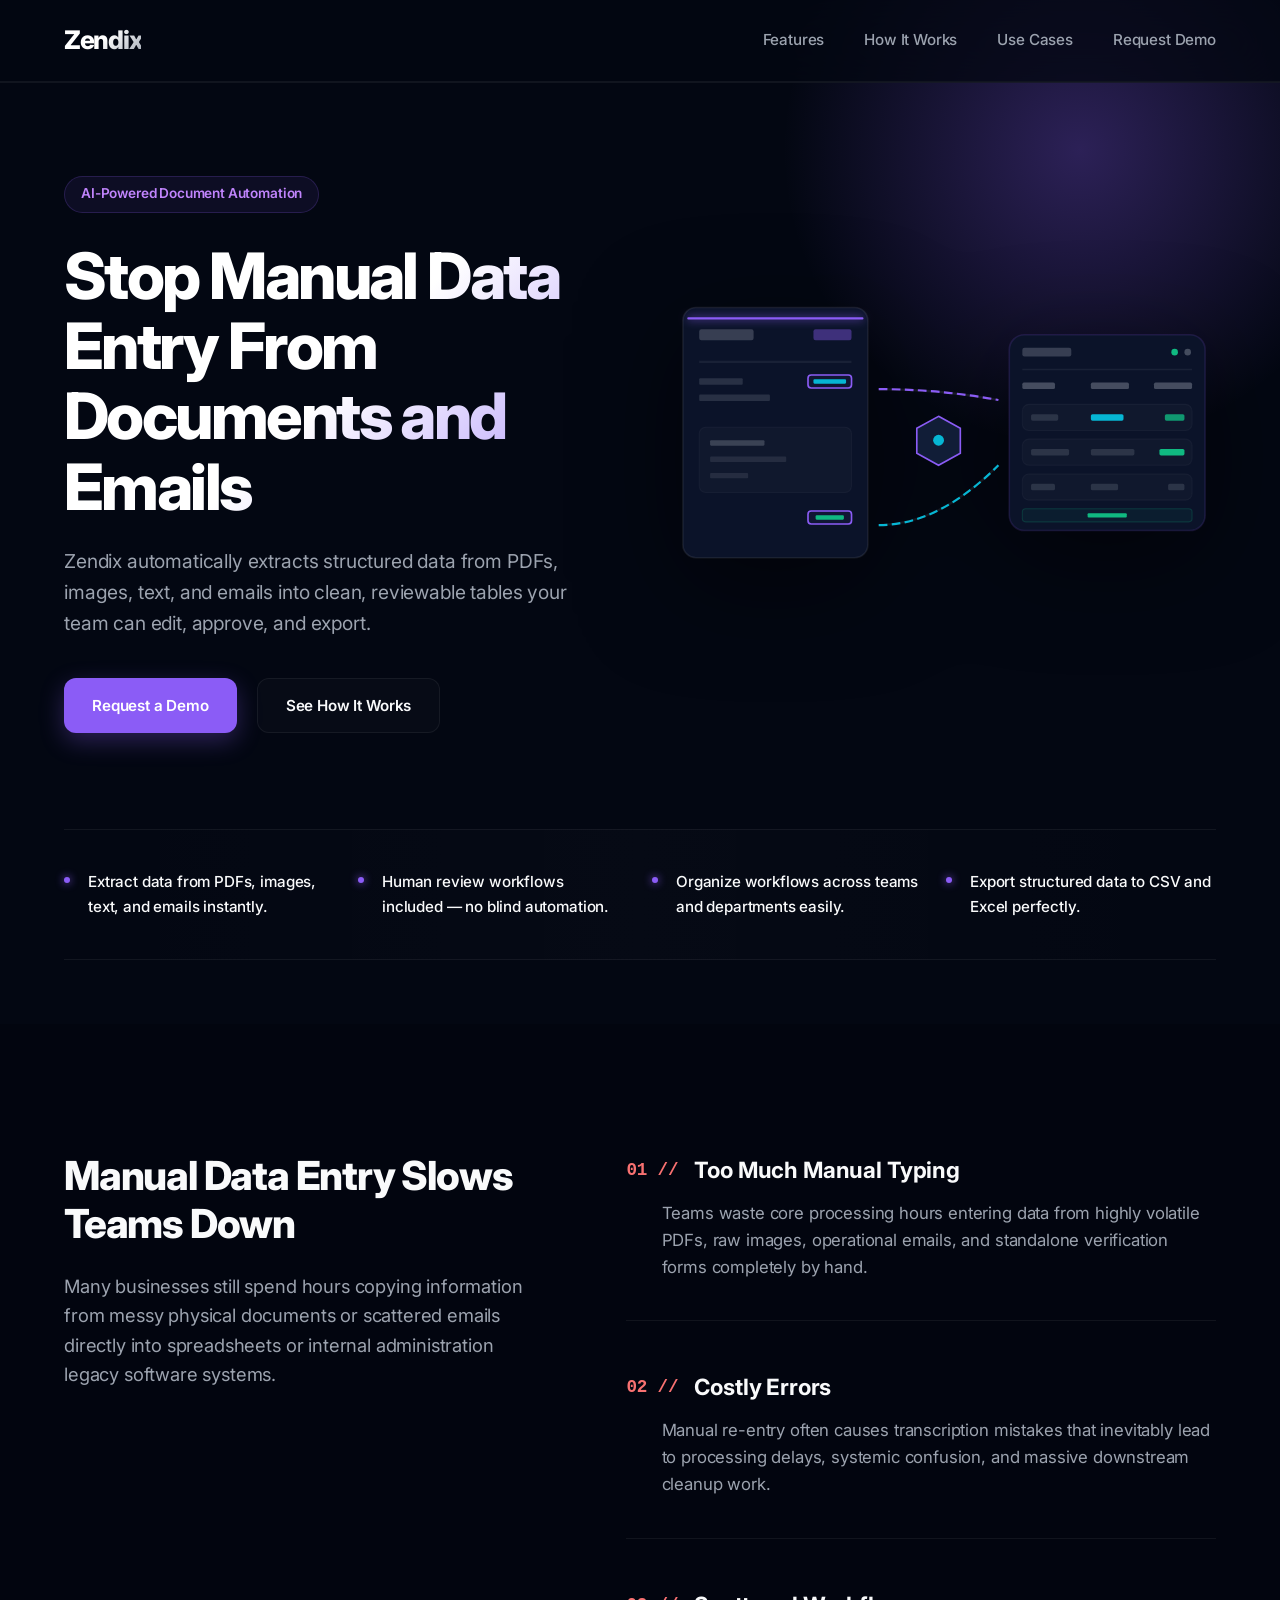
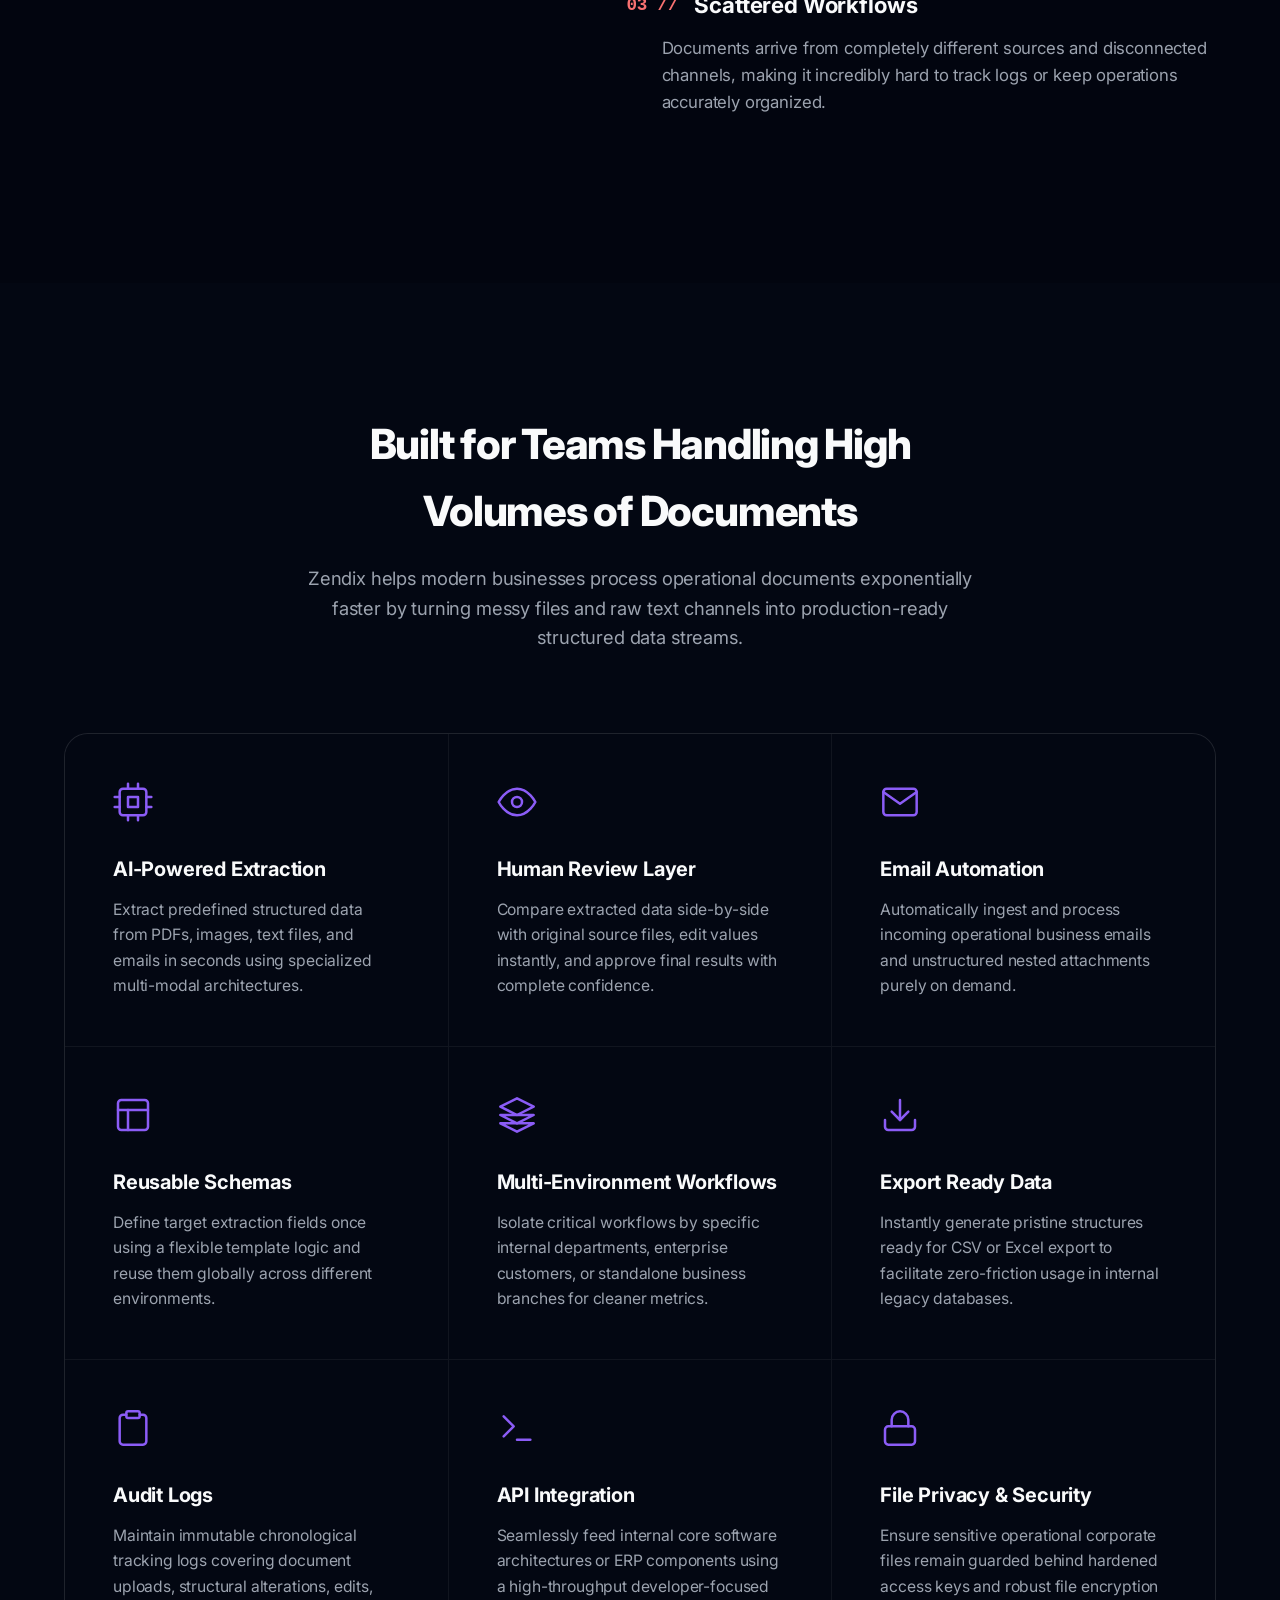
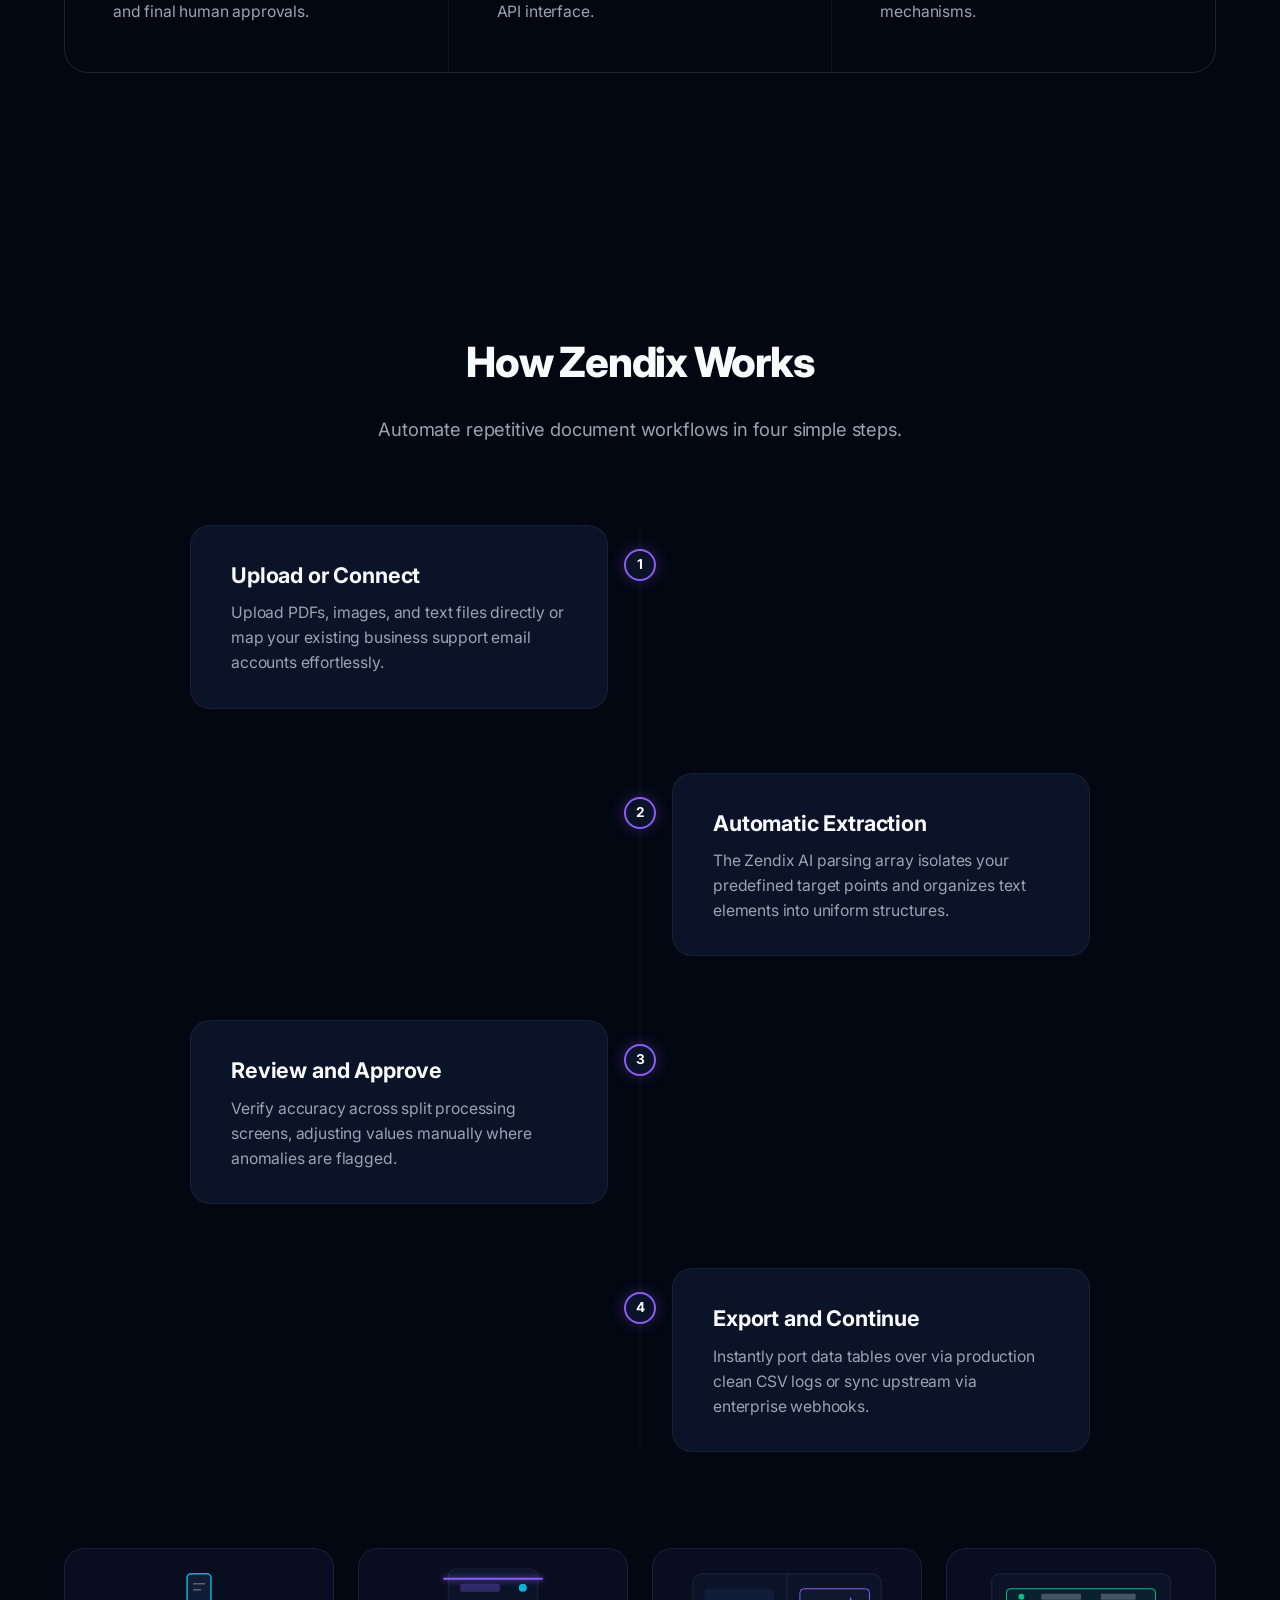
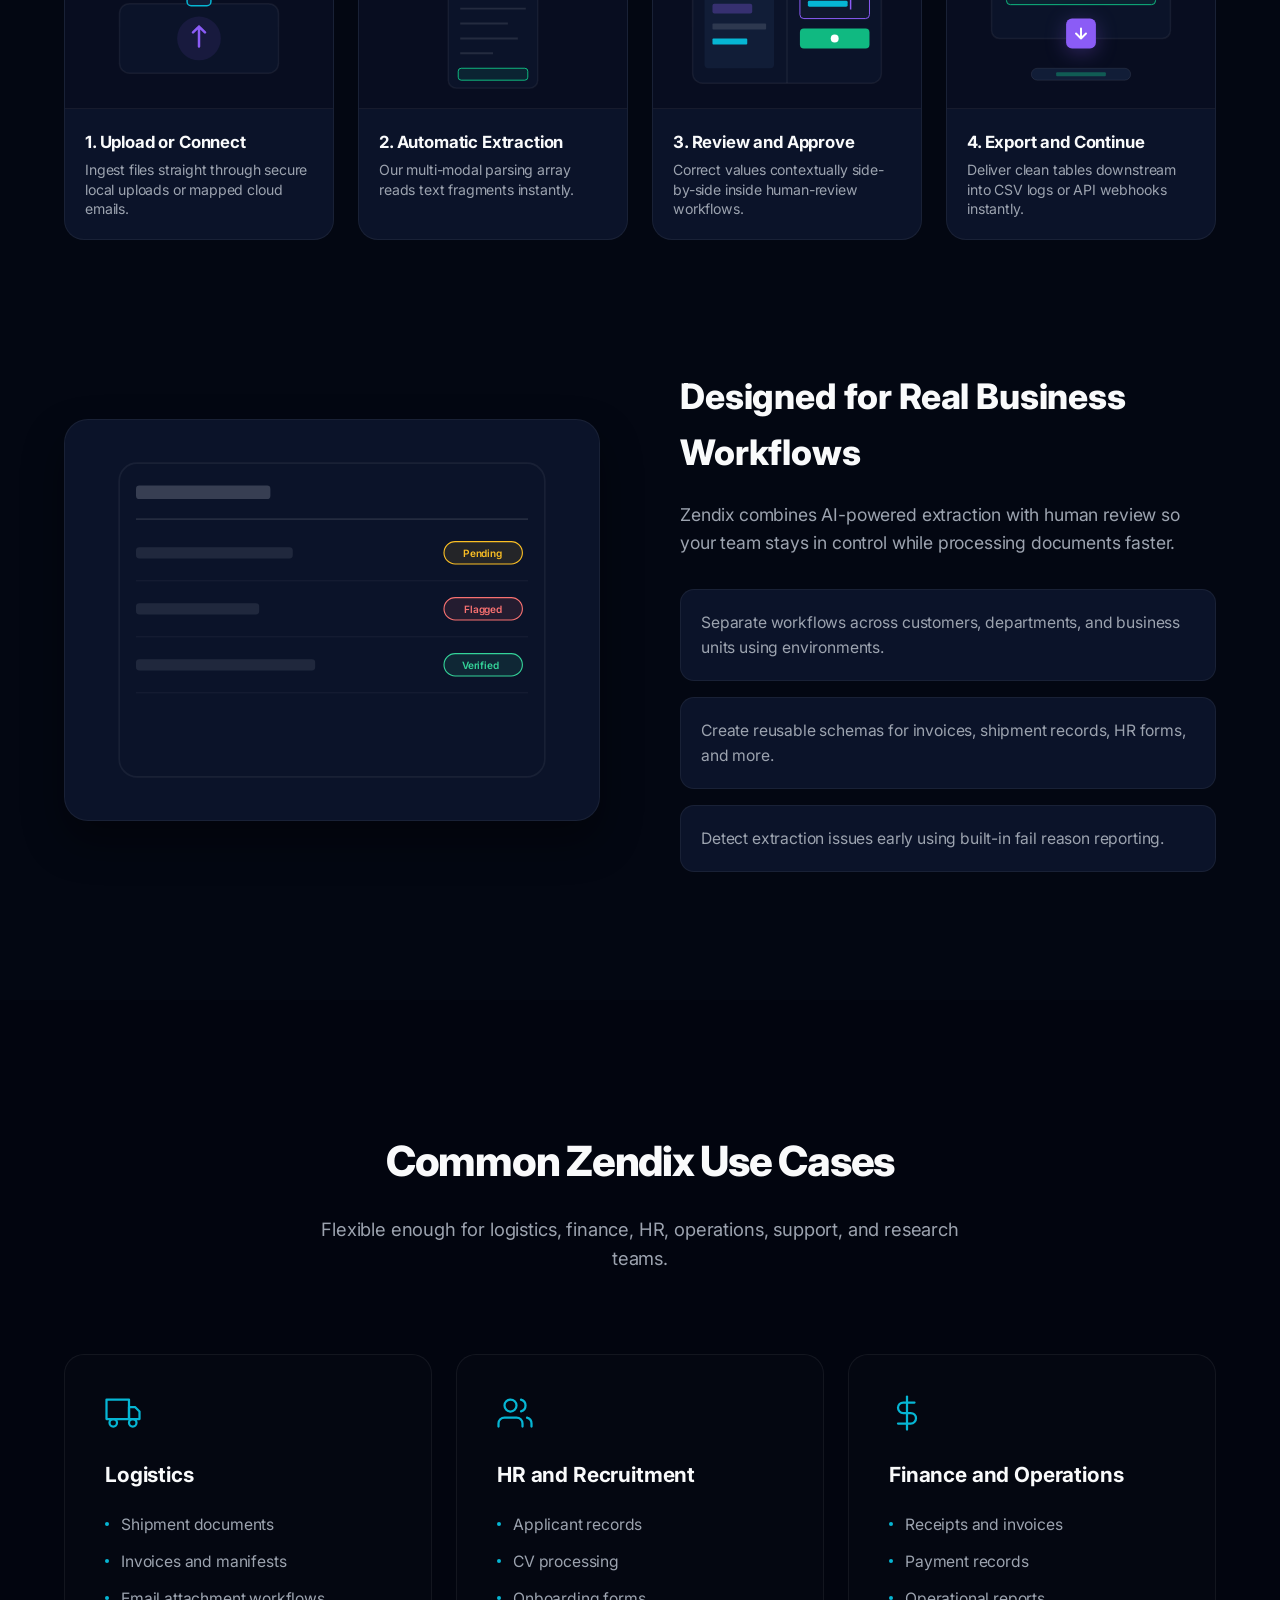
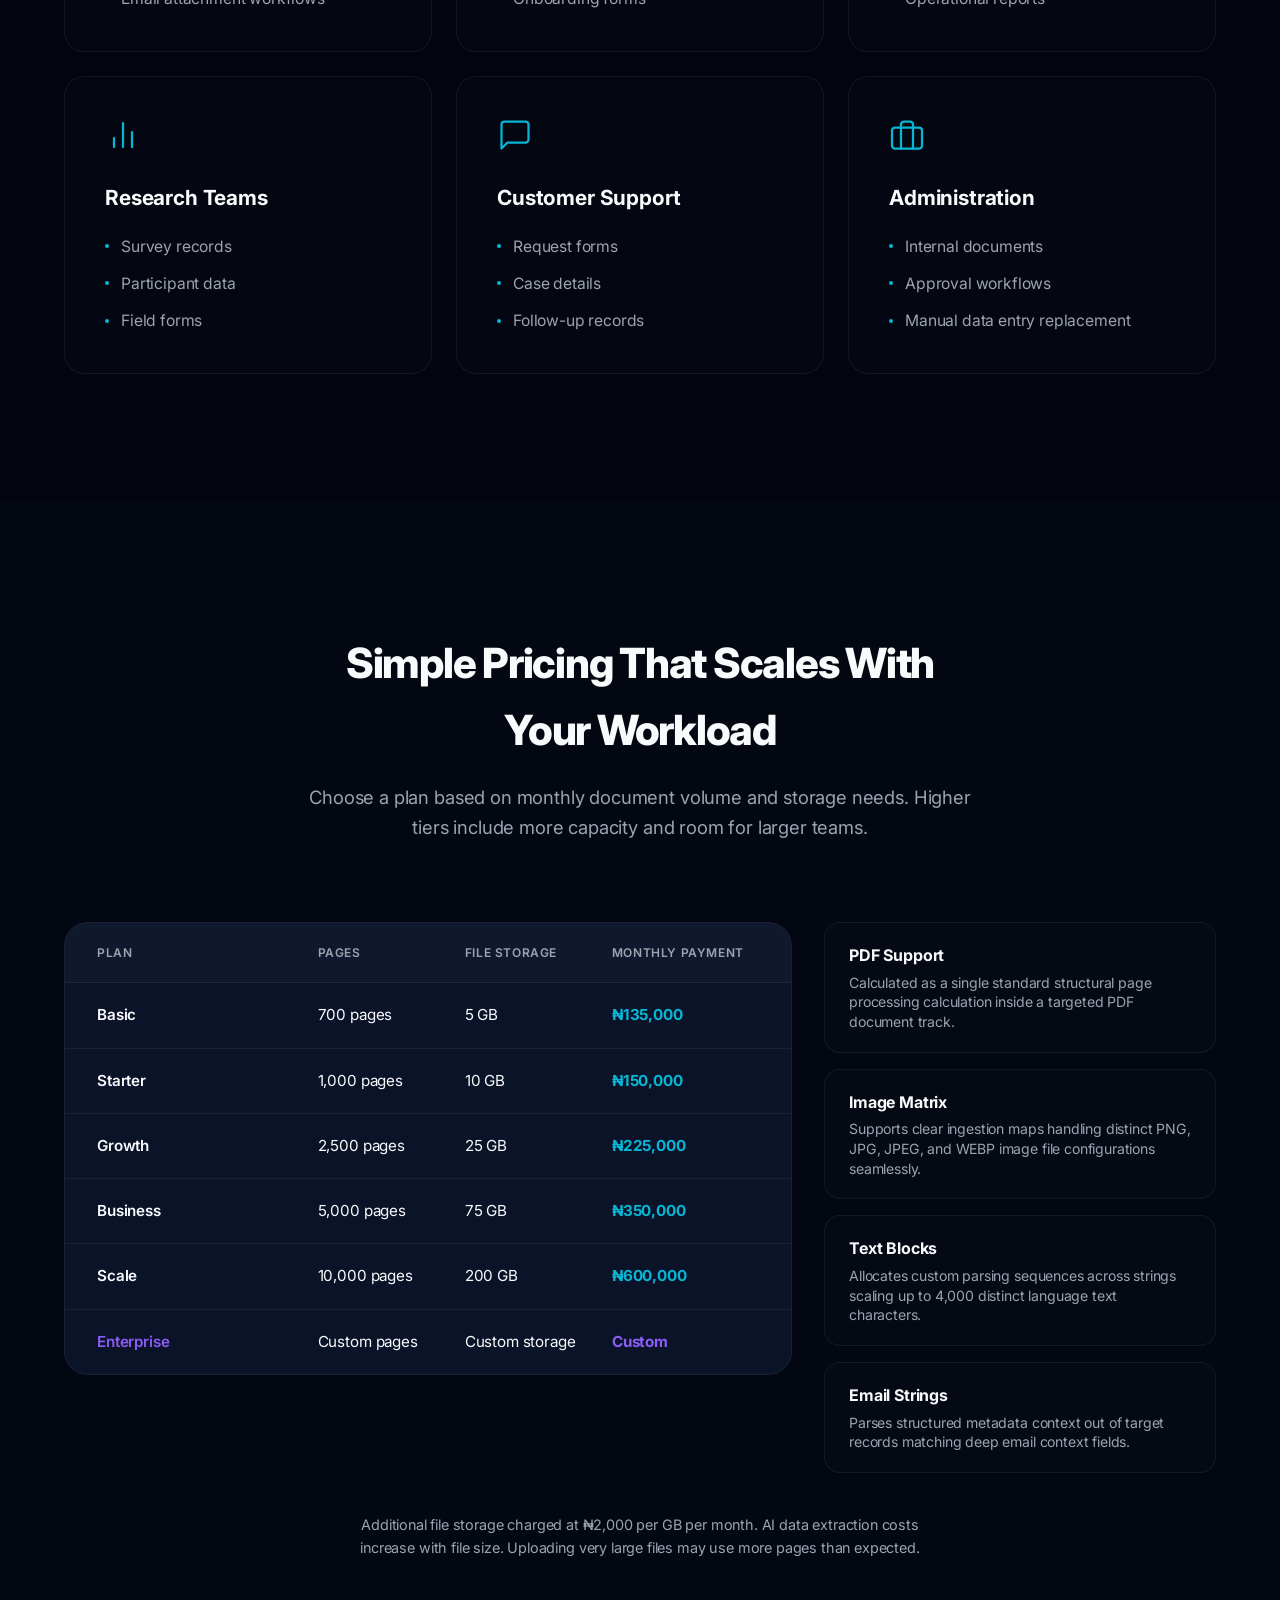
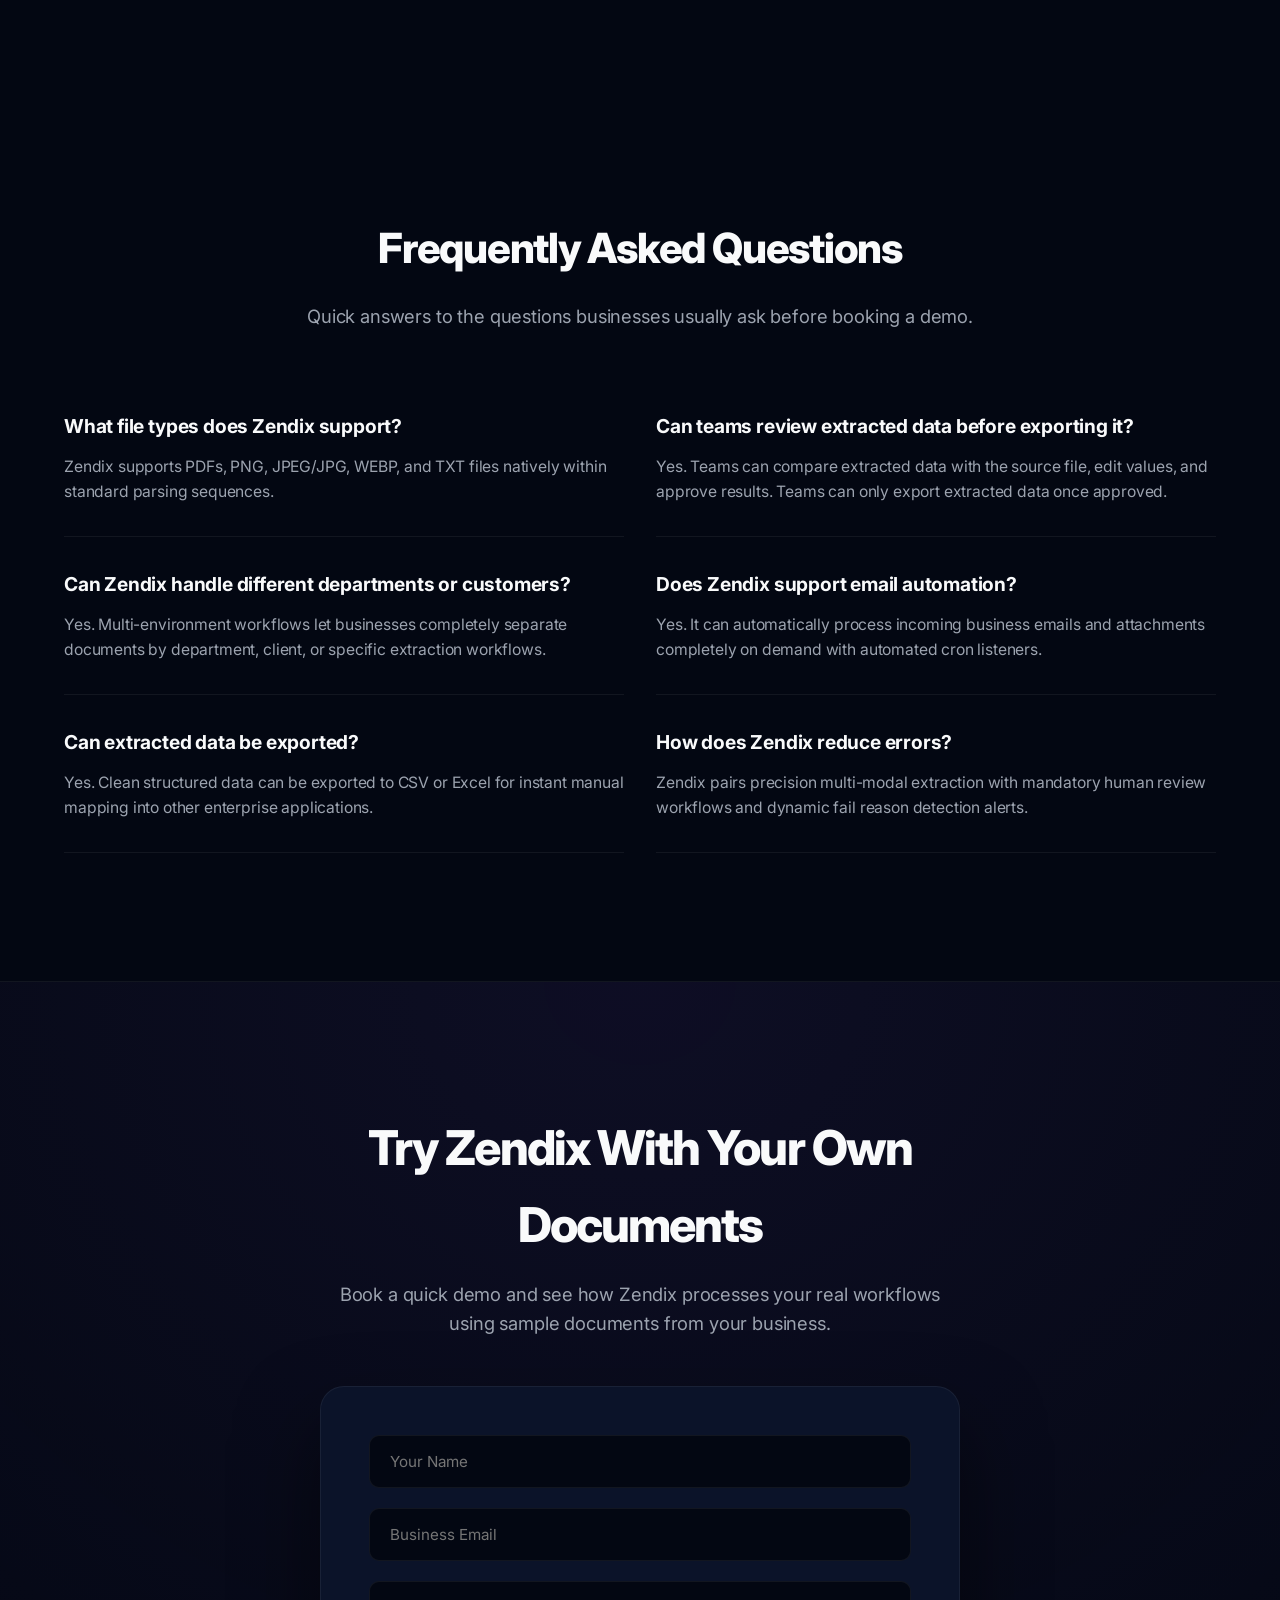
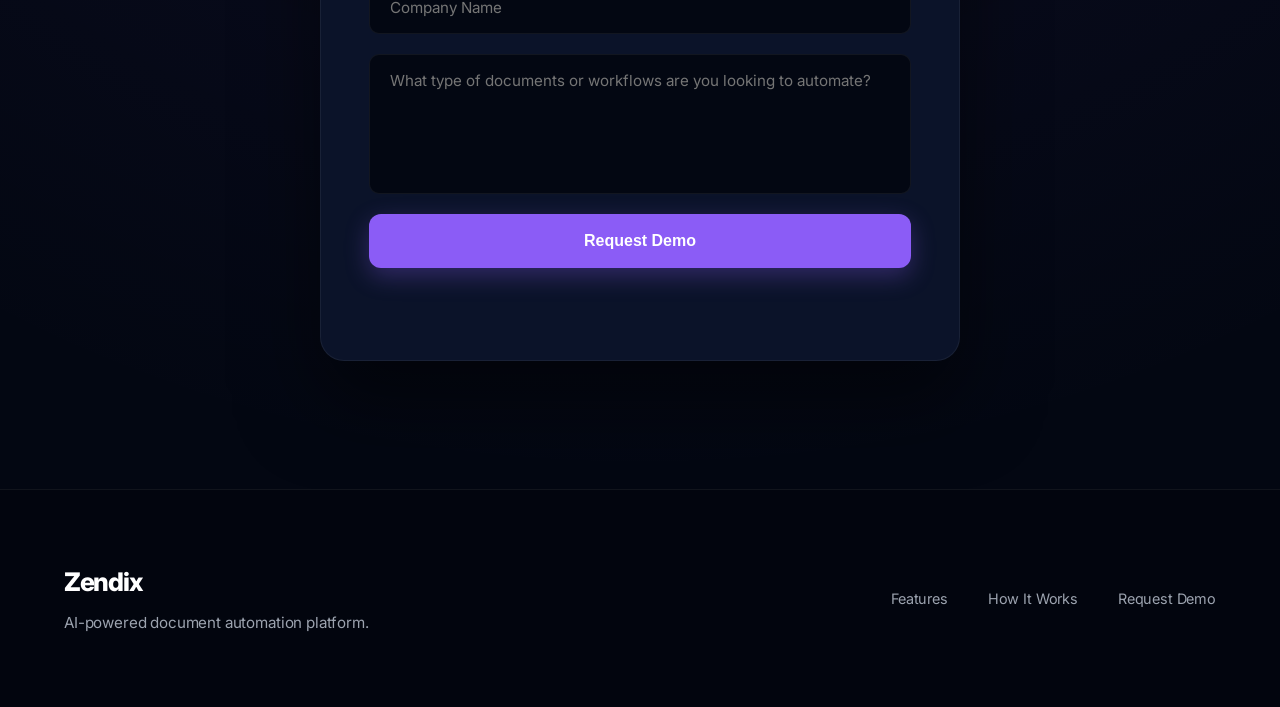
==== index.html @ 42fc2ec9 "modify index file" ====
<!DOCTYPE html>
<html lang="en">

<head>
  <meta charset="UTF-8" />
  <meta name="viewport" content="width=device-width, initial-scale=1.0" />
  <title>Zendix - Document Automation Platform</title>
  <link rel="preconnect" href="https://fonts.googleapis.com">
  <link rel="preconnect" href="https://fonts.gstatic.com" crossorigin>
  <link href="https://fonts.googleapis.com/css2?family=Inter:wght@400;500;600;700;800&display=swap" rel="stylesheet">
  <link rel="icon" href="/favicon.ico" type="image/x-icon">
  <meta name="description" content="Zendix — Automate your data entry workflow with AI." />
  
  <style>
    :root {
      --bg: #030712;
      --surface: #0b1329;
      --surface-card: #111d37;
      
      /* Vibrant Cyber Purple Core & Accents */
      --primary: #8b5cf6;
      --primary-hover: #7c3aed;
      --primary-glow: rgba(139, 92, 246, 0.3);
      --primary-muted: rgba(139, 92, 246, 0.08);
      
      --accent-cyan: #06b6d4;
      --accent-green: #10b981;
      
      /* Neutral Typography & Borders */
      --text: #f9fafb;
      --muted: #9ca3af;
      --border: rgba(255, 255, 255, 0.06);
      --border-hover: rgba(139, 92, 246, 0.35);
      
      --success: #34d399;
      --error: #f87171;
      --easing: cubic-bezier(0.4, 0, 0.2, 1);
    }

    * {
      margin: 0;
      padding: 0;
      box-sizing: border-box;
    }

    html {
      scroll-behavior: smooth;
      overflow-x: hidden;
    }

    body {
      font-family: 'Inter', sans-serif;
      background: var(--bg);
      color: var(--text);
      line-height: 1.6;
      letter-spacing: -0.01em;
      overflow-x: hidden;
    }

    a {
      text-decoration: none;
      color: inherit;
    }

    img {
      width: 100%;
      display: block;
    }

    .container {
      width: min(1200px, 90%);
      margin: 0 auto;
    }

    /* --- Navbar --- */
    .navbar {
      position: fixed;
      width: 100%;
      top: 0;
      z-index: 1000;
      backdrop-filter: blur(24px);
      -webkit-backdrop-filter: blur(24px);
      background: rgba(3, 7, 18, 0.75);
      border-bottom: 1px solid var(--border);
    }

    .nav-content {
      display: flex;
      justify-content: space-between;
      align-items: center;
      padding: 1.25rem 0;
    }

    .logo {
      font-size: 1.6rem;
      font-weight: 800;
      letter-spacing: -0.05em;
      background: linear-gradient(135deg, #ffffff 50%, var(--muted));
      -webkit-background-clip: text;
      -webkit-text-fill-color: transparent;
    }

    .nav-links {
      display: flex;
      gap: 2.5rem;
      align-items: center;
    }

    .nav-links a {
      color: var(--muted);
      transition: color 0.2s var(--easing);
      font-weight: 500;
      font-size: 0.95rem;
    }

    .nav-links a:hover {
      color: var(--text);
    }

    /* --- Mobile Navigation Menu --- */
    .menu-toggle {
      display: none;
      flex-direction: column;
      gap: 6px;
      cursor: pointer;
      z-index: 2001;
    }

    .menu-toggle span {
      width: 24px;
      height: 2px;
      background: var(--text);
      transition: all 0.3s var(--easing);
    }

    .menu-toggle.active span:nth-child(1) { transform: translateY(8px) rotate(45deg); }
    .menu-toggle.active span:nth-child(2) { opacity: 0; }
    .menu-toggle.active span:nth-child(3) { transform: translateY(-8px) rotate(-45deg); }

    .mobile-menu {
      display: block;
      max-height: 0;
      overflow: hidden;
      background: rgba(3, 7, 18, 0.98);
      backdrop-filter: blur(20px);
      border-bottom: 1px solid var(--border);
      transition: max-height 0.4s var(--easing);
    }

    .mobile-menu.active { max-height: 360px; }

    .mobile-menu-inner {
      display: flex;
      flex-direction: column;
      align-items: center;
      gap: 1.25rem;
      padding: 2rem 1.5rem;
    }

    .mobile-menu a {
      color: var(--text);
      font-size: 1.1rem;
      font-weight: 600;
      padding: 0.85rem;
      width: 100%;
      text-align: center;
    }

    /* --- Button System --- */
    .btn {
      display: inline-flex;
      align-items: center;
      justify-content: center;
      padding: 0.9rem 1.75rem;
      border-radius: 12px;
      font-weight: 600;
      font-size: 0.95rem;
      transition: all 0.25s var(--easing);
      cursor: pointer;
      border: none;
    }

    .btn-primary {
      background: var(--primary);
      color: white;
      box-shadow: 0 8px 24px var(--primary-glow);
    }

    .btn-primary:hover {
      background: var(--primary-hover);
      transform: translateY(-2px);
      box-shadow: 0 12px 28px rgba(139, 92, 246, 0.5);
    }

    .btn-secondary {
      border: 1px solid var(--border);
      color: var(--text);
      background: rgba(255, 255, 255, 0.02);
    }

    .btn-secondary:hover {
      background: rgba(255, 255, 255, 0.06);
      transform: translateY(-2px);
    }

    /* --- Premium Hero Section --- */
    .hero {
      padding: 11rem 0 6rem;
      position: relative;
    }

    .hero::before {
      content: "";
      position: absolute;
      width: 600px;
      height: 600px;
      background: radial-gradient(circle, var(--primary-glow) 0%, transparent 70%);
      top: -150px;
      right: -100px;
      z-index: -1;
      pointer-events: none;
    }

    .hero-grid {
      display: grid;
      grid-template-columns: 1fr 1fr;
      gap: 4rem;
      align-items: center;
    }

    .badge {
      display: inline-flex;
      align-items: center;
      padding: 0.4rem 1rem;
      border-radius: 999px;
      background: var(--primary-muted);
      color: #c084fc;
      font-size: 0.85rem;
      font-weight: 600;
      margin-bottom: 1.75rem;
      border: 1px solid rgba(139, 92, 246, 0.2);
    }

    .hero h1 {
      font-size: clamp(2.5rem, 5vw, 4rem);
      line-height: 1.1;
      letter-spacing: -0.04em;
      font-weight: 800;
      margin-bottom: 1.5rem;
      background: linear-gradient(135deg, #ffffff 50%, #a78bfa);
      -webkit-background-clip: text;
      -webkit-text-fill-color: transparent;
    }

    .hero p {
      color: var(--muted);
      font-size: 1.2rem;
      line-height: 1.6;
      margin-bottom: 2.5rem;
    }

    .hero-actions {
      display: flex;
      gap: 1.25rem;
      flex-wrap: wrap;
    }

    .hero-illustration {
      width: 100%;
      height: auto;
      max-width: 580px;
      justify-self: center;
      filter: drop-shadow(0 25px 50px rgba(0, 0, 0, 0.5));
    }

    /* --- Extraction Keyframes (Hero Automation) --- */
    @keyframes scanline {
      0%, 100% { transform: translateY(0); opacity: 0.3; }
      50% { transform: translateY(110px); opacity: 0.9; }
    }

    @keyframes pulsePath {
      0% { stroke-dashoffset: 24; }
      100% { stroke-dashoffset: 0; }
    }

    @keyframes flashBox {
      0%, 100% { stroke: var(--primary); fill: rgba(139, 92, 246, 0.05); }
      50% { stroke: var(--accent-cyan); fill: rgba(6, 182, 212, 0.15); }
    }

    @keyframes rowReveal {
      0%, 15% { opacity: 0.1; transform: translateX(-4px); }
      40%, 100% { opacity: 1; transform: translateX(0); }
    }

    /* CSS hooks targeting internal SVG nodes safely */
    .scan-line { animation: scanline 4s ease-in-out infinite; }
    .pulse-flow { stroke-dasharray: 8, 4; animation: pulsePath 1.5s linear infinite; }
    .extract-box { animation: flashBox 3s ease-in-out infinite; }
    .row-1 { animation: rowReveal 5s infinite ease-in-out; }
    .row-2 { animation: rowReveal 5s infinite ease-in-out 1s; }
    .row-3 { animation: rowReveal 5s infinite ease-in-out 2s; }

    /* --- Gallery Micro-Animations (Card SVG Elements) --- */
    @keyframes floatFile {
      0%, 100% { transform: translateY(0); }
      50% { transform: translateY(-8px); }
    }
    @keyframes pulseArrow {
      0%, 100% { transform: translateY(0); opacity: 0.4; }
      50% { transform: translateY(4px); opacity: 1; }
    }
    @keyframes cardScan {
      0% { transform: translateY(0); opacity: 0; }
      10%, 90% { opacity: 0.8; }
      100% { transform: translateY(90px); opacity: 0; }
    }
    @keyframes cursorBlink {
      0%, 100% { opacity: 0; }
      50% { opacity: 1; }
    }
    @keyframes slideExport {
      0% { transform: translateY(-15px); opacity: 0; }
      20%, 80% { transform: translateY(0); opacity: 1; }
      100% { transform: translateY(20px); opacity: 0; }
    }

    .anim-file { animation: floatFile 3s ease-in-out infinite; }
    .anim-arrow { animation: pulseArrow 2s ease-in-out infinite; }
    .anim-scan { animation: cardScan 3s linear infinite; }
    .anim-cursor { animation: cursorBlink 1s infinite; }
    .anim-export { animation: slideExport 3s ease-in-out infinite; }

    /* --- Section Global Structure --- */
    section {
      padding: 8rem 0;
    }

    .section-header {
      text-align: center;
      max-width: 680px;
      margin: 0 auto 5rem;
    }

    .section-header h2 {
      font-size: clamp(2rem, 3.5vw, 2.6rem);
      font-weight: 800;
      margin-bottom: 1.25rem;
      letter-spacing: -0.03em;
    }

    .section-header p {
      color: var(--muted);
      font-size: 1.15rem;
    }

    /* Inline Value Props Bar */
    .hero-points {
      display: grid;
      grid-template-columns: repeat(4, 1fr);
      gap: 1.5rem;
      border-top: 1px solid var(--border);
      border-bottom: 1px solid var(--border);
      padding: 2.5rem 0;
      background: linear-gradient(90deg, transparent, rgba(255,255,255,0.01) 50%, transparent);
    }

    .hero-point {
      color: var(--text);
      font-size: 0.95rem;
      font-weight: 500;
      position: relative;
      padding-left: 1.5rem;
    }

    .hero-point::before {
      content: "";
      position: absolute;
      left: 0;
      top: 0.4rem;
      width: 6px;
      height: 6px;
      border-radius: 50%;
      background: var(--primary);
      box-shadow: 0 0 8px var(--primary);
    }

    /* --- Asymmetrical Problems Section --- */
    #problems {
      background: #02050f;
    }

    .problems-layout {
      display: grid;
      grid-template-columns: 0.9fr 1.1fr;
      gap: 5rem;
      align-items: flex-start;
    }

    .problems-sticky h2 {
      font-size: 2.5rem;
      font-weight: 800;
      letter-spacing: -0.03em;
      line-height: 1.2;
      margin-bottom: 1.5rem;
    }

    .problems-sticky p {
      color: var(--muted);
      font-size: 1.15rem;
    }

    .problems-list {
      display: flex;
      flex-direction: column;
      gap: 3rem;
    }

    .problem-item {
      padding-bottom: 2.5rem;
      border-bottom: 1px solid var(--border);
    }

    .problem-item:last-child {
      border: none;
    }

    .problem-item h3 {
      font-size: 1.4rem;
      font-weight: 700;
      margin-bottom: 0.75rem;
      display: flex;
      align-items: center;
      gap: 1rem;
    }

    .problem-item h3 span {
      color: var(--error);
      font-family: monospace;
      font-size: 1.1rem;
    }

    .problem-item p {
      color: var(--muted);
      font-size: 1.05rem;
      padding-left: 2.2rem;
    }

    /* --- Borderless Seamless Features Matrix --- */
    #features .features-matrix {
      display: grid;
      grid-template-columns: repeat(3, 1fr);
      gap: 1px;
      background: var(--border);
      border-radius: 24px;
      overflow: hidden;
      border: 1px solid var(--border);
    }

    .feature-tile {
      background: var(--bg);
      padding: 3rem;
      transition: all 0.3s var(--easing);
    }

    .feature-tile:hover {
      background: rgba(11, 19, 41, 0.4);
    }

    /* Outlined Vector Icon Styling for Matrix */
    .feature-tile .tile-icon {
      width: 40px;
      height: 40px;
      margin-bottom: 1.5rem;
      color: var(--primary);
      stroke-width: 1.5px;
      transition: transform 0.3s var(--easing);
    }
    
    .feature-tile:hover .tile-icon {
      transform: scale(1.1);
      color: #a78bfa;
    }

    .feature-tile h3 {
      font-size: 1.25rem;
      font-weight: 700;
      margin-bottom: 0.75rem;
      letter-spacing: -0.01em;
    }

    .feature-tile p {
      color: var(--muted);
      font-size: 0.98rem;
      line-height: 1.6;
    }

    /* --- Alternating Workflow Timeline --- */
    .timeline-track {
      position: relative;
      max-width: 900px;
      margin: 0 auto;
      display: flex;
      flex-direction: column;
      gap: 4rem;
    }

    .timeline-track::before {
      content: "";
      position: absolute;
      top: 0;
      bottom: 0;
      left: 50%;
      width: 1px;
      background: var(--border);
      transform: translateX(-50%);
    }

    .timeline-node {
      display: grid;
      grid-template-columns: 1fr 1fr;
      gap: 4rem;
      align-items: center;
      position: relative;
    }

    .timeline-node:nth-child(even) .timeline-content {
      grid-column: 2;
    }

    .timeline-node:nth-child(even) .timeline-space {
      grid-column: 1;
      grid-row: 1;
    }

    .timeline-marker {
      position: absolute;
      left: 50%;
      top: 1.5rem;
      transform: translateX(-50%);
      width: 32px;
      height: 32px;
      border-radius: 50%;
      background: var(--surface);
      border: 2px solid var(--primary);
      color: var(--text);
      display: flex;
      align-items: center;
      justify-content: center;
      font-weight: 700;
      font-size: 0.85rem;
      box-shadow: 0 0 15px var(--primary-glow);
      z-index: 5;
    }

    .timeline-content {
      background: var(--surface);
      border: 1px solid var(--border);
      padding: 2rem 2.5rem;
      border-radius: 20px;
      transition: border 0.3s;
    }

    .timeline-content:hover {
      border-color: var(--border-hover);
    }

    .timeline-content h3 {
      font-size: 1.35rem;
      font-weight: 700;
      margin-bottom: 0.5rem;
    }

    .timeline-content p {
      color: var(--muted);
      font-size: 0.98rem;
    }

    /* Gallery & Showcases */
    .workflow-gallery {
      margin-top: 6rem;
      display: grid;
      grid-template-columns: repeat(4, 1fr);
      gap: 1.5rem;
    }

    .workflow-shot {
      background: var(--surface);
      border: 1px solid var(--border);
      border-radius: 20px;
      overflow: hidden;
      display: flex;
      flex-direction: column;
    }

    .workflow-shot svg {
      width: 100%;
      height: 160px;
      background: rgba(3, 7, 18, 0.4);
      border-bottom: 1px solid var(--border);
    }

    .shot-label {
      padding: 1.25rem 1.25rem 0.25rem;
      font-weight: 700;
      font-size: 1.05rem;
      color: var(--text);
    }

    .shot-desc {
      padding: 0 1.25rem 1.25rem;
      color: var(--muted);
      font-size: 0.88rem;
      line-height: 1.4;
    }

    .showcase {
      display: grid;
      grid-template-columns: repeat(2, 1fr);
      gap: 5rem;
      align-items: center;
      margin-top: 8rem;
    }

    /* --- Rotating Dynamic SVG Showcase --- */
    .showcase-display {
      position: relative;
      width: 100%;
      aspect-ratio: 4/3;
      background: var(--surface);
      border-radius: 24px;
      border: 1px solid var(--border);
      box-shadow: 0 20px 40px rgba(0,0,0,0.4);
      overflow: hidden;
    }

    .showcase-slide {
      position: absolute;
      top: 0;
      left: 0;
      width: 100%;
      height: 100%;
      opacity: 0;
      transform: scale(0.98);
      transition: opacity 0.6s var(--easing), transform 0.6s var(--easing);
      display: flex;
      align-items: center;
      justify-content: center;
      padding: 2rem;
      pointer-events: none;
    }

    .showcase-slide.active {
      opacity: 1;
      transform: scale(1);
      pointer-events: auto;
    }

    .showcase-slide svg {
      width: 100%;
      height: 100%;
    }

    .showcase-content h3 {
      font-size: 2.2rem;
      font-weight: 800;
      margin-bottom: 1.25rem;
    }

    .showcase-content p {
      color: var(--muted);
      font-size: 1.1rem;
      margin-bottom: 2rem;
    }

    .showcase-list {
      display: flex;
      flex-direction: column;
      gap: 1rem;
    }

    .showcase-list div {
      padding: 1.25rem;
      border-radius: 14px;
      background: var(--surface);
      border: 1px solid var(--border);
      color: var(--muted);
      font-size: 0.98rem;
    }

    /* --- Use Cases Grid with Custom Icons --- */
    #use-cases {
      background: #02050f;
    }

    .use-cases-grid {
      display: grid;
      grid-template-columns: repeat(3, 1fr);
      gap: 1.5rem;
    }

    .use-case-box {
      background: rgba(255,255,255,0.01);
      border: 1px solid var(--border);
      padding: 2.5rem;
      border-radius: 20px;
      transition: border 0.3s var(--easing);
    }

    .use-case-box:hover {
      border-color: rgba(6, 182, 212, 0.3);
    }

    .use-case-box .case-icon {
      width: 36px;
      height: 36px;
      margin-bottom: 1.25rem;
      color: var(--accent-cyan);
      stroke-width: 1.5px;
    }

    .use-case-box h3 {
      font-size: 1.3rem;
      font-weight: 700;
      margin-bottom: 1.25rem;
      color: var(--text);
    }

    .use-case-box ul {
      list-style: none;
      display: flex;
      flex-direction: column;
      gap: 0.75rem;
    }

    .use-case-box ul li {
      color: var(--muted);
      font-size: 0.98rem;
      display: flex;
      align-items: center;
      gap: 0.75rem;
    }

    .use-case-box ul li::before {
      content: "";
      width: 4px;
      height: 4px;
      background: var(--accent-cyan);
      border-radius: 50%;
    }

    /* --- Pricing Module --- */
    .pricing-split-grid {
      display: grid;
      grid-template-columns: 1.3fr 0.7fr;
      gap: 2rem;
      align-items: flex-start;
      margin-bottom: 2.5rem;
    }

    .pricing-main-block {
      background: var(--surface);
      border: 1px solid var(--border);
      border-radius: 24px;
      overflow: hidden;
    }

    .pricing-table-header {
      display: grid;
      grid-template-columns: 1.5fr repeat(3, 1fr);
      padding: 1.25rem 2rem;
      background: rgba(255, 255, 255, 0.02);
      border-bottom: 1px solid var(--border);
      font-size: 0.75rem;
      text-transform: uppercase;
      letter-spacing: 0.05em;
      color: var(--muted);
      font-weight: 600;
    }

    .pricing-row {
      display: grid;
      grid-template-columns: 1.5fr repeat(3, 1fr);
      padding: 1.25rem 2rem;
      border-bottom: 1px solid var(--border);
      font-size: 0.95rem;
      align-items: center;
      transition: background 0.2s;
    }

    .pricing-row:last-child { border: none; }
    .pricing-row:hover { background: rgba(255,255,255,0.01); }
    .pricing-row .plan-name { font-weight: 600; color: var(--text); }
    .pricing-row .plan-price { font-weight: 700; color: var(--accent-cyan); }

    .pricing-sidebar-block {
      display: flex;
      flex-direction: column;
      gap: 1rem;
    }

    .def-card {
      background: rgba(255, 255, 255, 0.01);
      border: 1px solid var(--border);
      border-radius: 16px;
      padding: 1.25rem 1.5rem;
    }

    .def-card h4 {
      font-size: 1rem;
      font-weight: 700;
      margin-bottom: 0.25rem;
      color: var(--text);
    }

    .def-card p {
      color: var(--muted);
      font-size: 0.88rem;
      line-height: 1.4;
    }

    .pricing-disclaimer {
      color: var(--muted);
      font-size: 0.9rem;
      text-align: center;
      max-width: 600px;
      margin: 0 auto;
    }

    /* --- Modern Masonry FAQs --- */
    .faq-masonry {
      display: grid;
      grid-template-columns: repeat(2, 1fr);
      gap: 2rem;
    }

    .faq-node {
      border-bottom: 1px solid var(--border);
      padding-bottom: 2rem;
    }

    .faq-node h3 {
      font-size: 1.2rem;
      font-weight: 700;
      margin-bottom: 0.75rem;
      letter-spacing: -0.01em;
    }

    .faq-node p {
      color: var(--muted);
      font-size: 0.98rem;
      line-height: 1.6;
    }

    /* --- Conversion Form --- */
    .cta {
      background: radial-gradient(100% 100% at 50% 0%, var(--primary-muted) 0%, transparent 100%);
      border-top: 1px solid var(--border);
    }

    .cta-box {
      max-width: 640px;
      margin: 0 auto;
      text-align: center;
    }

    .cta h2 {
      font-size: clamp(2.2rem, 4.5vw, 3rem);
      font-weight: 800;
      letter-spacing: -0.04em;
      margin-bottom: 1rem;
    }

    .cta p {
      color: var(--muted);
      font-size: 1.15rem;
      margin-bottom: 3rem;
    }

    .demo-form {
      display: grid;
      gap: 1.25rem;
      background: var(--surface);
      padding: 3rem;
      border-radius: 24px;
      border: 1px solid var(--border);
      box-shadow: 0 40px 80px rgba(0,0,0,0.5);
      text-align: left;
    }

    .demo-form input,
    .demo-form textarea {
      background: var(--bg);
      border: 1px solid var(--border);
      border-radius: 10px;
      padding: 1rem 1.25rem;
      color: white;
      font-size: 0.95rem;
      font-family: inherit;
      outline: none;
      transition: all 0.2s var(--easing);
    }

    .demo-form input:focus,
    .demo-form textarea:focus {
      border-color: var(--primary);
      box-shadow: 0 0 0 4px rgba(139, 92, 246, 0.15);
    }

    .demo-form textarea {
      min-height: 140px;
      resize: none;
    }

    .demo-form .btn {
      padding: 1.1rem;
      font-size: 1rem;
    }

    .form-status {
      min-height: 1.5rem;
      font-size: 0.95rem;
      font-weight: 600;
      text-align: center;
    }

    /* --- Footer Context --- */
    footer {
      padding: 4.5rem 0;
      border-top: 1px solid var(--border);
      background: #02050e;
    }

    .footer-content {
      display: flex;
      justify-content: space-between;
      align-items: center;
      gap: 2rem;
      flex-wrap: wrap;
    }

    .footer-content p {
      font-size: 0.95rem;
      margin-top: 0.5rem;
      color: var(--muted);
    }

    .footer-links {
      display: flex;
      gap: 2.5rem;
    }

    .footer-links a {
      color: var(--muted);
      font-size: 0.9rem;
      transition: color 0.2s;
    }

    .footer-links a:hover { color: var(--text); }

    /* --- Layout Adapters & Media Queries --- */
    @media (max-width: 1024px) {
      .hero-grid, .problems-layout, .showcase, .pricing-split-grid {
        grid-template-columns: 1fr;
        gap: 4rem;
      }
      .hero-grid { text-align: center; }
      .hero-actions { justify-content: center; }
      .hero-points { grid-template-columns: repeat(2, 1fr); gap: 2rem; }
      #features .features-matrix { grid-template-columns: repeat(2, 1fr); }
      .use-cases-grid { grid-template-columns: repeat(2, 1fr); }
      .timeline-track::before { left: 1.5rem; }
      .timeline-node { grid-template-columns: 1fr; gap: 1.5rem; }
      .timeline-node:nth-child(even) .timeline-content { grid-column: 1; }
      .timeline-marker { left: 1.5rem; }
      .timeline-content { margin-left: 3.5rem; }
      .workflow-gallery { grid-template-columns: repeat(2, 1fr); }
    }

    @media (max-width: 768px) {
      section { padding: 5rem 0; }
      .hero-points, #features .features-matrix, .use-cases-grid, .pricing-table-header, .pricing-row, .faq-masonry, .workflow-gallery {
        grid-template-columns: 1fr;
      }
      .pricing-table-header { display: none; }
      .pricing-row { gap: 0.5rem; padding: 1.5rem; }
      .pricing-row div::before {
        content: attr(data-label) ": ";
        color: var(--muted);
        font-size: 0.8rem;
        display: inline-block;
        width: 100px;
      }
      .pricing-row .plan-name::before { display: none; }
      .nav-links { display: none; }
      .menu-toggle { display: flex; }
      .demo-form { padding: 2rem 1.5rem; }
      .footer-content { flex-direction: column; text-align: center; }
    }
  </style>
</head>

<body>
  <nav class="navbar">
    <div class="container nav-content">
      <div class="logo">Zendix</div>
      <div class="nav-links">
        <a href="#features">Features</a>
        <a href="#workflow">How It Works</a>
        <a href="#use-cases">Use Cases</a>
        <a href="#demo">Request Demo</a>
      </div>

      <div class="menu-toggle" id="menuToggle" aria-label="Open menu" role="button" tabindex="0">
        <span></span>
        <span></span>
        <span></span>
      </div>
    </div>

    <div class="mobile-menu" id="mobileMenu">
      <div class="mobile-menu-inner">
        <a href="#features" class="mobile-link">Features</a>
        <a href="#workflow" class="mobile-link">How It Works</a>
        <a href="#use-cases" class="mobile-link">Use Cases</a>
        <a href="#demo" class="mobile-link">Request Demo</a>
      </div>
    </div>
  </nav>

  <section class="hero">
    <div class="container hero-grid">
      <div>
        <div class="badge">AI-Powered Document Automation</div>
        <h1>Stop Manual Data Entry From Documents and Emails</h1>
        <p>
          Zendix automatically extracts structured data from PDFs, images, text, and emails into clean, reviewable
          tables your team can edit, approve, and export.
        </p>
        <div class="hero-actions">
          <a href="#demo" class="btn btn-primary">Request a Demo</a>
          <a href="#workflow" class="btn btn-secondary">See How It Works</a>
        </div>
      </div>
      
      <!-- Native Self-Contained Document-To-Table Animated SVG Hero Illustration -->
      <svg class="hero-illustration" viewBox="0 0 500 350" fill="none" xmlns="http://www.w3.org/2000/svg">
        <!-- Left Side: Source Invoice Card -->
        <g transform="translate(10, 40)">
          <rect x="0" y="0" width="170" height="230" rx="12" fill="#0b1329" stroke="rgba(255, 255, 255, 0.08)" stroke-width="1.5"/>
          <rect x="15" y="20" width="50" height="10" rx="2" fill="#9ca3af" opacity="0.3"/>
          <rect x="120" y="20" width="35" height="10" rx="2" fill="#8b5cf6" opacity="0.4"/>
          
          <line x1="15" y1="50" x2="155" y2="50" stroke="rgba(255,255,255,0.06)" stroke-width="2"/>
          <rect x="15" y="65" width="40" height="6" rx="1" fill="#9ca3af" opacity="0.2"/>
          <rect x="15" y="80" width="65" height="6" rx="1" fill="#9ca3af" opacity="0.2"/>
          
          <!-- Highlight Extraction Targets (Animated OCR Overlays) -->
          <rect class="extract-box" x="115" y="62" width="40" height="12" rx="3" stroke="#8b5cf6" stroke-width="1.5" fill="rgba(139, 92, 246, 0.05)"/>
          <rect x="120" y="66" width="30" height="4" rx="1" fill="#06b6d4"/>
          
          <rect class="extract-box" x="115" y="187" width="40" height="12" rx="3" stroke="#8b5cf6" stroke-width="1.5" fill="rgba(139, 92, 246, 0.05)"/>
          <rect x="122" y="191" width="26" height="4" rx="1" fill="#10b981"/>
          
          <rect x="15" y="110" width="140" height="60" rx="6" fill="rgba(255,255,255,0.02)" stroke="rgba(255,255,255,0.04)"/>
          <rect x="25" y="122" width="50" height="5" rx="1" fill="#9ca3af" opacity="0.3"/>
          <rect x="25" y="137" width="70" height="5" rx="1" fill="#9ca3af" opacity="0.15"/>
          <rect x="25" y="152" width="35" height="5" rx="1" fill="#9ca3af" opacity="0.15"/>
          
          <line class="scan-line" x1="5" y1="10" x2="165" y2="10" stroke="#8b5cf6" stroke-width="2" stroke-linecap="round" filter="drop-shadow(0 0 4px #8b5cf6)"/>
        </g>

        <!-- Center Connecting Flow -->
        <g transform="translate(180, 0)">
          <path d="M 10 115 Q 65 115 120 125" fill="none" stroke="rgba(255, 255, 255, 0.08)" stroke-width="2"/>
          <path class="pulse-flow" d="M 10 115 Q 65 115 120 125" fill="none" stroke="#8b5cf6" stroke-width="2"/>
          
          <path d="M 10 240 Q 65 240 120 185" fill="none" stroke="rgba(255, 255, 255, 0.08)" stroke-width="2"/>
          <path class="pulse-flow" d="M 10 240 Q 65 240 120 185" fill="none" stroke="#06b6d4" stroke-width="2"/>
          
          <g transform="translate(45, 140)">
            <polygon points="20,0 40,11 40,34 20,45 0,34 0,11" fill="#111d37" stroke="#8b5cf6" stroke-width="1.5"/>
            <circle cx="20" cy="22" r="5" fill="#06b6d4">
              <animate attributeName="r" values="4;7;4" dur="3s" infinite="true"/>
              <animate attributeName="opacity" values="0.6;1;0.6" dur="3s" infinite="true"/>
            </circle>
          </g>
        </g>

        <!-- Right Side: Destination Data Table -->
        <g transform="translate(310, 65)">
          <rect x="0" y="0" width="180" height="180" rx="14" fill="#0b1329" stroke="rgba(139, 92, 246, 0.15)" stroke-width="1.5"/>
          
          <rect x="12" y="12" width="45" height="8" rx="2" fill="#9ca3af" opacity="0.3"/>
          <circle cx="152" cy="16" r="3" fill="#10b981"/>
          <circle cx="164" cy="16" r="3" fill="#9ca3af" opacity="0.4"/>
          <line x1="12" y1="32" x2="168" y2="32" stroke="rgba(255,255,255,0.06)" stroke-width="1.5"/>
          
          <rect x="12" y="44" width="30" height="6" rx="1.5" fill="#9ca3af" opacity="0.4"/>
          <rect x="75" y="44" width="35" height="6" rx="1.5" fill="#9ca3af" opacity="0.4"/>
          <rect x="133" y="44" width="35" height="6" rx="1.5" fill="#9ca3af" opacity="0.4"/>
          
          <g class="row-1">
            <rect x="12" y="64" width="156" height="24" rx="6" fill="rgba(255,255,255,0.02)" stroke="rgba(255,255,255,0.04)"/>
            <rect x="20" y="73" width="25" height="6" rx="1.5" fill="#9ca3af" opacity="0.2"/>
            <rect x="75" y="73" width="30" height="6" rx="1.5" fill="#06b6d4"/>
            <rect x="143" y="73" width="18" height="6" rx="1.5" fill="#10b981" opacity="0.8"/>
          </g>
          
          <g class="row-2">
            <rect x="12" y="96" width="156" height="24" rx="6" fill="rgba(255,255,255,0.02)" stroke="rgba(255,255,255,0.04)"/>
            <rect x="20" y="105" width="35" height="6" rx="1.5" fill="#9ca3af" opacity="0.2"/>
            <rect x="75" y="105" width="40" height="6" rx="1.5" fill="#9ca3af" opacity="0.2"/>
            <rect x="138" y="105" width="23" height="6" rx="1.5" fill="#10b981"/>
          </g>
          
          <g class="row-3">
            <rect x="12" y="128" width="156" height="24" rx="6" fill="rgba(255,255,255,0.02)" stroke="rgba(255,255,255,0.04)"/>
            <rect x="20" y="137" width="22" height="6" rx="1.5" fill="#9ca3af" opacity="0.2"/>
            <rect x="75" y="137" width="25" height="6" rx="1.5" fill="#9ca3af" opacity="0.2"/>
            <rect x="146" y="137" width="15" height="6" rx="1.5" fill="#9ca3af" opacity="0.2"/>
          </g>
          
          <rect x="12" y="160" width="156" height="12" rx="3" fill="rgba(16, 185, 129, 0.06)" stroke="rgba(16, 185, 129, 0.2)"/>
          <rect x="72" y="164" width="36" height="4" rx="1" fill="#10b981"/>
        </g>
      </svg>
    </div>
  </section>

  <section style="padding: 0 0 4rem 0;">
    <div class="container">
      <div class="hero-points">
        <div class="hero-point">Extract data from PDFs, images, text, and emails instantly.</div>
        <div class="hero-point">Human review workflows included — no blind automation.</div>
        <div class="hero-point">Organize workflows across teams and departments easily.</div>
        <div class="hero-point">Export structured data to CSV and Excel perfectly.</div>
      </div>
    </div>
  </section>

  <section id="problems">
    <div class="container problems-layout">
      <div class="problems-sticky">
        <h2>Manual Data Entry Slows Teams Down</h2>
        <p>Many businesses still spend hours copying information from messy physical documents or scattered emails directly into spreadsheets or internal administration legacy software systems.</p>
      </div>
      <div class="problems-list">
        <div class="problem-item">
          <h3><span>01 //</span> Too Much Manual Typing</h3>
          <p>Teams waste core processing hours entering data from highly volatile PDFs, raw images, operational emails, and standalone verification forms completely by hand.</p>
        </div>
        <div class="problem-item">
          <h3><span>02 //</span> Costly Errors</h3>
          <p>Manual re-entry often causes transcription mistakes that inevitably lead to processing delays, systemic confusion, and massive downstream cleanup work.</p>
        </div>
        <div class="problem-item">
          <h3><span>03 //</span> Scattered Workflows</h3>
          <p>Documents arrive from completely different sources and disconnected channels, making it incredibly hard to track logs or keep operations accurately organized.</p>
        </div>
      </div>
    </div>
  </section>

  <section id="features">
    <div class="container">
      <div class="section-header">
        <h2>Built for Teams Handling High Volumes of Documents</h2>
        <p>Zendix helps modern businesses process operational documents exponentially faster by turning messy files and raw text channels into production-ready structured data streams.</p>
      </div>
      <div class="features-matrix">
        <div class="feature-tile">
          <svg class="tile-icon" viewBox="0 0 24 24" fill="none" stroke="currentColor" stroke-linecap="round" stroke-linejoin="round"><rect x="4" y="4" width="16" height="16" rx="2"/><rect x="9" y="9" width="6" height="6"/><path d="M9 1v3M15 1v3M9 20v3M15 20v3M20 9h3M20 15h3M1 9h3M1 15h3"/></svg>
          <h3>AI-Powered Extraction</h3>
          <p>Extract predefined structured data from PDFs, images, text files, and emails in seconds using specialized multi-modal architectures.</p>
        </div>
        <div class="feature-tile">
          <svg class="tile-icon" viewBox="0 0 24 24" fill="none" stroke="currentColor" stroke-linecap="round" stroke-linejoin="round"><path d="M1 12s4-8 11-8 11 8 11 8-4 8-11 8-11-8-11-8z"/><circle cx="12" cy="12" r="3"/></svg>
          <h3>Human Review Layer</h3>
          <p>Compare extracted data side-by-side with original source files, edit values instantly, and approve final results with complete confidence.</p>
        </div>
        <div class="feature-tile">
          <svg class="tile-icon" viewBox="0 0 24 24" fill="none" stroke="currentColor" stroke-linecap="round" stroke-linejoin="round"><path d="M4 4h16c1.1 0 2 .9 2 2v12c0 1.1-.9 2-2 2H4c-1.1 0-2-.9-2-2V6c0-1.1.9-2 2-2z"/><polyline points="22,6 12,13 2,6"/></svg>
          <h3>Email Automation</h3>
          <p>Automatically ingest and process incoming operational business emails and unstructured nested attachments purely on demand.</p>
        </div>
        <div class="feature-tile">
          <svg class="tile-icon" viewBox="0 0 24 24" fill="none" stroke="currentColor" stroke-linecap="round" stroke-linejoin="round"><rect x="3" y="3" width="18" height="18" rx="2" ry="2"/><line x1="3" y1="9" x2="21" y2="9"/><line x1="9" y1="21" x2="9" y2="9"/></svg>
          <h3>Reusable Schemas</h3>
          <p>Define target extraction fields once using a flexible template logic and reuse them globally across different environments.</p>
        </div>
        <div class="feature-tile">
          <svg class="tile-icon" viewBox="0 0 24 24" fill="none" stroke="currentColor" stroke-linecap="round" stroke-linejoin="round"><polygon points="12 2 2 7 12 12 22 7"/><polygon points="2 17 12 22 22 17"/><polygon points="2 12 12 17 22 12"/></svg>
          <h3>Multi-Environment Workflows</h3>
          <p>Isolate critical workflows by specific internal departments, enterprise customers, or standalone business branches for cleaner metrics.</p>
        </div>
        <div class="feature-tile">
          <svg class="tile-icon" viewBox="0 0 24 24" fill="none" stroke="currentColor" stroke-linecap="round" stroke-linejoin="round"><path d="M21 15v4a2 2 0 0 1-2 2H5a2 2 0 0 1-2-2v-4"/><polyline points="17 10 12 15 7 10"/><line x1="12" y1="15" x2="12" y2="3"/></svg>
          <h3>Export Ready Data</h3>
          <p>Instantly generate pristine structures ready for CSV or Excel export to facilitate zero-friction usage in internal legacy databases.</p>
        </div>
        <div class="feature-tile">
          <svg class="tile-icon" viewBox="0 0 24 24" fill="none" stroke="currentColor" stroke-linecap="round" stroke-linejoin="round"><path d="M16 4h2a2 2 0 0 1 2 2v14a2 2 0 0 1-2 2H6a2 2 0 0 1-2-2V6a2 2 0 0 1 2-2h2"/><rect x="8" y="2" width="8" height="4" rx="1" ry="1"/></svg>
          <h3>Audit Logs</h3>
          <p>Maintain immutable chronological tracking logs covering document uploads, structural alterations, edits, and final human approvals.</p>
        </div>
        <div class="feature-tile">
          <svg class="tile-icon" viewBox="0 0 24 24" fill="none" stroke="currentColor" stroke-linecap="round" stroke-linejoin="round"><polyline points="4 17 10 11 4 5"/><line x1="12" y1="19" x2="20" y2="19"/></svg>
          <h3>API Integration</h3>
          <p>Seamlessly feed internal core software architectures or ERP components using a high-throughput developer-focused API interface.</p>
        </div>
        <div class="feature-tile">
          <svg class="tile-icon" viewBox="0 0 24 24" fill="none" stroke="currentColor" stroke-linecap="round" stroke-linejoin="round"><rect x="3" y="11" width="18" height="11" rx="2" ry="2"/><path d="M7 11V7a5 5 0 0 1 10 0v4"/></svg>
          <h3>File Privacy & Security</h3>
          <p>Ensure sensitive operational corporate files remain guarded behind hardened access keys and robust file encryption mechanisms.</p>
        </div>
      </div>
    </div>
  </section>

  <section id="workflow">
    <div class="container">
      <div class="section-header">
        <h2>How Zendix Works</h2>
        <p>Automate repetitive document workflows in four simple steps.</p>
      </div>
      
      <div class="timeline-track">
        <div class="timeline-node">
          <div class="timeline-marker">1</div>
          <div class="timeline-content">
            <h3>Upload or Connect</h3>
            <p>Upload PDFs, images, and text files directly or map your existing business support email accounts effortlessly.</p>
          </div>
          <div class="timeline-space"></div>
        </div>
        
        <div class="timeline-node">
          <div class="timeline-marker">2</div>
          <div class="timeline-space"></div>
          <div class="timeline-content">
            <h3>Automatic Extraction</h3>
            <p>The Zendix AI parsing array isolates your predefined target points and organizes text elements into uniform structures.</p>
          </div>
        </div>
        
        <div class="timeline-node">
          <div class="timeline-marker">3</div>
          <div class="timeline-content">
            <h3>Review and Approve</h3>
            <p>Verify accuracy across split processing screens, adjusting values manually where anomalies are flagged.</p>
          </div>
          <div class="timeline-space"></div>
        </div>
        
        <div class="timeline-node">
          <div class="timeline-marker">4</div>
          <div class="timeline-space"></div>
          <div class="timeline-content">
            <h3>Export and Continue</h3>
            <p>Instantly port data tables over via production clean CSV logs or sync upstream via enterprise webhooks.</p>
          </div>
        </div>
      </div>

      <!-- Updated Workflow Gallery with Interactive, High-Context Animated SVGs -->
      <div class="workflow-gallery">
        <div class="workflow-shot">
          <!-- Card 1: Upload or Connect SVG -->
          <svg viewBox="0 0 240 160" fill="none" xmlns="http://www.w3.org/2000/svg">
            <g transform="translate(40, 25)">
              <rect x="0" y="30" width="160" height="70" rx="10" fill="#0b1329" stroke="rgba(255,255,255,0.06)" stroke-width="1.5"/>
              <circle cx="80" cy="65" r="22" fill="rgba(139,92,246,0.1)"/>
              <path class="anim-arrow" d="M80 53 V73 M74 59 L80 53 L86 59" stroke="#8b5cf6" stroke-width="2.5" stroke-linecap="round" stroke-linejoin="round"/>
              <g class="anim-file">
                <rect x="68" y="0" width="24" height="32" rx="4" fill="#111d37" stroke="#06b6d4" stroke-width="1.5"/>
                <line x1="74" y1="10" x2="86" y2="10" stroke="rgba(255,255,255,0.3)" stroke-width="1.5"/>
                <line x1="74" y1="16" x2="82" y2="16" stroke="rgba(255,255,255,0.3)" stroke-width="1.5"/>
              </g>
            </g>
          </svg>
          <div class="shot-label">1. Upload or Connect</div>
          <div class="shot-desc">Ingest files straight through secure local uploads or mapped cloud emails.</div>
        </div>

        <div class="workflow-shot">
          <!-- Card 2: Automatic Extraction SVG -->
          <svg viewBox="0 0 240 160" fill="none" xmlns="http://www.w3.org/2000/svg">
            <g transform="translate(75, 20)">
              <rect x="0" y="0" width="90" height="120" rx="8" fill="#0b1329" stroke="rgba(255,255,255,0.06)" stroke-width="1.5"/>
              <rect x="12" y="15" width="40" height="8" rx="2" fill="#8b5cf6" opacity="0.3"/>
              <circle cx="75" cy="19" r="4" fill="#06b6d4"/>
              <line x1="12" y1="40" x2="78" y2="40" stroke="rgba(255,255,255,0.1)" stroke-width="2"/>
              <line x1="12" y1="55" x2="60" y2="55" stroke="rgba(255,255,255,0.1)" stroke-width="2"/>
              <line x1="12" y1="70" x2="70" y2="70" stroke="rgba(255,255,255,0.1)" stroke-width="2"/>
              <line x1="12" y1="85" x2="45" y2="85" stroke="rgba(255,255,255,0.1)" stroke-width="2"/>
              <rect x="10" y="100" width="70" height="12" rx="3" fill="rgba(16,185,129,0.1)" stroke="#10b981" stroke-width="1"/>
              <line class="anim-scan" x1="-5" y1="10" x2="95" y2="10" stroke="#8b5cf6" stroke-width="2" filter="drop-shadow(0 0 3px #8b5cf6)"/>
            </g>
          </svg>
          <div class="shot-label">2. Automatic Extraction</div>
          <div class="shot-desc">Our multi-modal parsing array reads text fragments instantly.</div>
        </div>

        <div class="workflow-shot">
          <!-- Card 3: Review and Approve SVG -->
          <svg viewBox="0 0 240 160" fill="none" xmlns="http://www.w3.org/2000/svg">
            <g transform="translate(25, 25)">
              <rect x="0" y="0" width="190" height="110" rx="10" fill="#0b1329" stroke="rgba(255,255,255,0.06)" stroke-width="1.5"/>
              <line x1="95" y1="0" x2="95" y2="110" stroke="rgba(255,255,255,0.06)" stroke-width="1.5"/>
              <!-- Left Split Frame View -->
              <rect x="12" y="15" width="70" height="80" rx="4" fill="#111d37"/>
              <rect x="20" y="30" width="40" height="10" rx="2" fill="#8b5cf6" opacity="0.3"/>
              <rect x="20" y="50" width="54" height="6" rx="1" fill="#9ca3af" opacity="0.2"/>
              <rect x="20" y="65" width="35" height="6" rx="1" fill="#06b6d4"/>
              <!-- Right Split Editor View -->
              <rect x="108" y="15" width="70" height="30" rx="4" fill="rgba(255,255,255,0.02)" stroke="#8b5cf6" stroke-width="1"/>
              <rect x="116" y="27" width="40" height="6" rx="1.5" fill="#06b6d4"/>
              <line class="anim-cursor" x1="159" y1="24" x2="159" y2="36" stroke="#8b5cf6" stroke-width="1.5"/>
              <rect x="108" y="55" width="70" height="20" rx="4" fill="#10b981"/>
              <circle cx="143" cy="65" r="4" fill="white"/>
            </g>
          </svg>
          <div class="shot-label">3. Review and Approve</div>
          <div class="shot-desc">Correct values contextually side-by-side inside human-review workflows.</div>
        </div>

        <div class="workflow-shot">
          <!-- Card 4: Export and Continue SVG -->
          <svg viewBox="0 0 240 160" fill="none" xmlns="http://www.w3.org/2000/svg">
            <g transform="translate(30, 25)">
              <rect x="0" y="0" width="180" height="65" rx="8" fill="#0b1329" stroke="rgba(255,255,255,0.06)" stroke-width="1.5"/>
              <rect x="15" y="15" width="150" height="16" rx="4" fill="rgba(16,185,129,0.08)" stroke="#10b981" stroke-width="1"/>
              <circle cx="30" cy="23" r="3" fill="#10b981"/>
              <rect x="50" y="20" width="40" height="6" rx="1" fill="#9ca3af" opacity="0.4"/>
              <rect x="110" y="20" width="35" height="6" rx="1" fill="#9ca3af" opacity="0.4"/>
              <g class="anim-export">
                <rect x="75" y="45" width="30" height="30" rx="6" fill="#8b5cf6" filter="drop-shadow(0 4px 10px rgba(139,92,246,0.3))"/>
                <path d="M85 60 L90 65 L95 60 M90 55 V65" stroke="white" stroke-width="2" stroke-linecap="round" stroke-linejoin="round"/>
              </g>
              <rect x="40" y="95" width="100" height="12" rx="6" fill="#111d37" stroke="rgba(255,255,255,0.08)"/>
              <rect x="65" y="99" width="50" height="4" rx="1" fill="#10b981" opacity="0.4"/>
            </g>
          </svg>
          <div class="shot-label">4. Export and Continue</div>
          <div class="shot-desc">Deliver clean tables downstream into CSV logs or API webhooks instantly.</div>
        </div>
      </div>

      <div class="showcase">
        <div class="showcase-display" id="showcaseDisplay">
          <!-- Slide 1: Pending Tasks Table Interface -->
          <div class="showcase-slide active">
            <svg viewBox="0 0 400 300" fill="none" xmlns="http://www.w3.org/2000/svg">
              <rect x="10" y="10" width="380" height="280" rx="16" fill="#0b1329" stroke="rgba(255,255,255,0.06)" stroke-width="1.5"/>
              <!-- Table Header -->
              <rect x="25" y="30" width="120" height="12" rx="3" fill="#9ca3af" opacity="0.3"/>
              <line x1="25" y1="60" x2="375" y2="60" stroke="rgba(255,255,255,0.1)" stroke-width="1.5"/>
              <!-- Row 1: Pending -->
              <g transform="translate(0, 20)">
                <rect x="25" y="65" width="140" height="10" rx="3" fill="#9ca3af" opacity="0.15"/>
                <rect x="300" y="60" width="70" height="20" rx="10" fill="rgba(251, 191, 36, 0.1)" stroke="#fbbf24" stroke-width="1"/>
                <text x="317" y="74" fill="#fbbf24" font-family="'Inter', sans-serif" font-size="9" font-weight="600">Pending</text>
                <line x1="25" y1="95" x2="375" y2="95" stroke="rgba(255,255,255,0.05)" stroke-width="1"/>
              </g>
              <!-- Row 2: Flagged -->
              <g transform="translate(0, 70)">
                <rect x="25" y="65" width="110" height="10" rx="3" fill="#9ca3af" opacity="0.15"/>
                <rect x="300" y="60" width="70" height="20" rx="10" fill="rgba(248, 113, 113, 0.1)" stroke="#f87171" stroke-width="1"/>
                <text x="318" y="74" fill="#f87171" font-family="'Inter', sans-serif" font-size="9" font-weight="600">Flagged</text>
                <line x1="25" y1="95" x2="375" y2="95" stroke="rgba(255,255,255,0.05)" stroke-width="1"/>
              </g>
              <!-- Row 3: Verified -->
              <g transform="translate(0, 120)">
                <rect x="25" y="65" width="160" height="10" rx="3" fill="#9ca3af" opacity="0.15"/>
                <rect x="300" y="60" width="70" height="20" rx="10" fill="rgba(52, 211, 153, 0.1)" stroke="#34d399" stroke-width="1"/>
                <text x="316" y="74" fill="#34d399" font-family="'Inter', sans-serif" font-size="9" font-weight="600">Verified</text>
                <line x1="25" y1="95" x2="375" y2="95" stroke="rgba(255,255,255,0.05)" stroke-width="1"/>
              </g>
            </svg>
          </div>

          <!-- Slide 2: Zendix Engine Hub Connections -->
          <div class="showcase-slide">
            <svg viewBox="0 0 400 300" fill="none" xmlns="http://www.w3.org/2000/svg">
              <!-- Connector Lines -->
              <path d="M 100 70 Q 200 70 200 150" stroke="#8b5cf6" stroke-width="1.5" stroke-dasharray="4 4"/>
              <path d="M 100 150 L 200 150" stroke="#06b6d4" stroke-width="1.5"/>
              <path d="M 100 230 Q 200 230 200 150" stroke="#10b981" stroke-width="1.5" stroke-dasharray="4 4"/>
              
              <!-- Left Nodes (Business Tools) -->
              <!-- Email Node -->
              <g transform="translate(40, 45)">
                <rect x="0" y="0" width="60" height="40" rx="8" fill="#111d37" stroke="rgba(255,255,255,0.06)"/>
                <path d="M18 14 h24 v12 h-24 z M18 14 l12 8 l12 -8" stroke="#8b5cf6" stroke-width="1.5" stroke-linejoin="round" fill="none"/>
              </g>
              <!-- ERP Node -->
              <g transform="translate(40, 130)">
                <rect x="0" y="0" width="60" height="40" rx="8" fill="#111d37" stroke="rgba(255,255,255,0.06)"/>
                <text x="18" y="25" fill="#06b6d4" font-family="'Inter', sans-serif" font-size="11" font-weight="700" letter-spacing="0.05em">ERP</text>
              </g>
              <!-- Spreadsheet Node -->
              <g transform="translate(40, 210)">
                <rect x="0" y="0" width="60" height="40" rx="8" fill="#111d37" stroke="rgba(255,255,255,0.06)"/>
                <path d="M22 14 h16 v12 h-16 z M22 20 h16 M30 14 v12" stroke="#10b981" stroke-width="1.5" fill="none"/>
              </g>

              <!-- Central Zendix Engine Core Hub -->
              <g transform="translate(220, 105)">
                <rect x="0" y="0" width="140" height="90" rx="16" fill="#030712" stroke="#8b5cf6" stroke-width="2" filter="drop-shadow(0 0 15px rgba(139,92,246,0.2))"/>
                <text x="38" y="44" fill="#ffffff" font-family="'Inter', sans-serif" font-size="15" font-weight="800" letter-spacing="-0.03em">Zendix</text>
                <rect x="35" y="56" width="70" height="12" rx="6" fill="rgba(139, 92, 246, 0.15)"/>
                <circle cx="45" cy="62" r="3" fill="#06b6d4"/>
                <circle cx="57" cy="62" r="3" fill="#10b981"/>
                <circle cx="69" cy="62" r="3" fill="#8b5cf6"/>
              </g>
            </svg>
          </div>

          <!-- Slide 3: Efficiency Performance Analytics -->
          <div class="showcase-slide">
            <svg viewBox="0 0 400 300" fill="none" xmlns="http://www.w3.org/2000/svg">
              <rect x="10" y="10" width="380" height="280" rx="16" fill="#0b1329" stroke="rgba(255,255,255,0.06)" stroke-width="1.5"/>
              
              <!-- Core Line Chart Grid & Vector Path -->
              <g transform="translate(30, 30)">
                <path d="M 10 130 Q 90 120 130 70 T 250 30" fill="none" stroke="#8b5cf6" stroke-width="3" filter="drop-shadow(0 4px 8px rgba(139,92,246,0.3))"/>
                <line x1="10" y1="150" x2="250" y2="150" stroke="rgba(255,255,255,0.06)" stroke-width="1.5"/>
                <line x1="10" y1="10" x2="10" y2="150" stroke="rgba(255,255,255,0.06)" stroke-width="1.5"/>
                <circle cx="250" cy="30" r="4" fill="#06b6d4"/>
              </g>

              <!-- Metric KPI Block 1: Accuracy -->
              <g transform="translate(40, 205)">
                <rect x="0" y="0" width="145" height="65" rx="12" fill="#111d37" stroke="rgba(255,255,255,0.04)"/>
                <text x="15" y="22" fill="#9ca3af" font-family="'Inter', sans-serif" font-size="10" font-weight="500">ACCURACY</text>
                <text x="15" y="50" fill="#34d399" font-family="'Inter', sans-serif" font-size="20" font-weight="700" letter-spacing="-0.02em">99.4%</text>
              </g>

              <!-- Metric KPI Block 2: Hours Saved -->
              <g transform="translate(215, 205)">
                <rect x="0" y="0" width="145" height="65" rx="12" fill="#111d37" stroke="rgba(255,255,255,0.04)"/>
                <text x="15" y="22" fill="#9ca3af" font-family="'Inter', sans-serif" font-size="10" font-weight="500">HOURS SAVED</text>
                <text x="15" y="50" fill="#ffffff" font-family="'Inter', sans-serif" font-size="20" font-weight="700" letter-spacing="-0.02em">6.2 hrs</text>
              </g>
            </svg>
          </div>
        </div>

        <div class="showcase-content">
          <h3>Designed for Real Business Workflows</h3>
          <p>Zendix combines AI-powered extraction with human review so your team stays in control while processing documents faster.</p>
          <div class="showcase-list">
            <div>Separate workflows across customers, departments, and business units using environments.</div>
            <div>Create reusable schemas for invoices, shipment records, HR forms, and more.</div>
            <div>Detect extraction issues early using built-in fail reason reporting.</div>
          </div>
        </div>
      </div>
    </div>
  </section>

  <section id="use-cases">
    <div class="container">
      <div class="section-header">
        <h2>Common Zendix Use Cases</h2>
        <p>Flexible enough for logistics, finance, HR, operations, support, and research teams.</p>
      </div>
      <div class="use-cases-grid">
        <div class="use-case-box">
          <svg class="case-icon" viewBox="0 0 24 24" fill="none" stroke="currentColor" stroke-linecap="round" stroke-linejoin="round"><rect x="1" y="3" width="15" height="13"/><polygon points="16 8 20 8 23 11 23 16 16 16 16 8"/><circle cx="5.5" cy="18.5" r="2.5"/><circle cx="18.5" cy="18.5" r="2.5"/></svg>
          <h3>Logistics</h3>
          <ul>
            <li>Shipment documents</li>
            <li>Invoices and manifests</li>
            <li>Email attachment workflows</li>
          </ul>
        </div>
        <div class="use-case-box">
          <svg class="case-icon" viewBox="0 0 24 24" fill="none" stroke="currentColor" stroke-linecap="round" stroke-linejoin="round"><path d="M17 21v-2a4 4 0 0 0-4-4H5a4 4 0 0 0-4 4v2"/><circle cx="9" cy="7" r="4"/><path d="M23 21v-2a4 4 0 0 0-3-3.87"/><path d="M16 3.13a4 4 0 0 1 0 7.75"/></svg>
          <h3>HR and Recruitment</h3>
          <ul>
            <li>Applicant records</li>
            <li>CV processing</li>
            <li>Onboarding forms</li>
          </ul>
        </div>
        <div class="use-case-box">
          <svg class="case-icon" viewBox="0 0 24 24" fill="none" stroke="currentColor" stroke-linecap="round" stroke-linejoin="round"><line x1="12" y1="1" x2="12" y2="23"/><path d="M17 5H9.5a3.5 3.5 0 0 0 0 7h5a3.5 3.5 0 0 1 0 7H6"/></svg>
          <h3>Finance and Operations</h3>
          <ul>
            <li>Receipts and invoices</li>
            <li>Payment records</li>
            <li>Operational reports</li>
          </ul>
        </div>
        <div class="use-case-box">
          <svg class="case-icon" viewBox="0 0 24 24" fill="none" stroke="currentColor" stroke-linecap="round" stroke-linejoin="round"><line x1="18" y1="20" x2="18" y2="10"/><line x1="12" y1="20" x2="12" y2="4"/><line x1="6" y1="20" x2="6" y2="14"/></svg>
          <h3>Research Teams</h3>
          <ul>
            <li>Survey records</li>
            <li>Participant data</li>
            <li>Field forms</li>
          </ul>
        </div>
        <div class="use-case-box">
          <svg class="case-icon" viewBox="0 0 24 24" fill="none" stroke="currentColor" stroke-linecap="round" stroke-linejoin="round"><path d="M21 15a2 2 0 0 1-2 2H7l-4 4V5a2 2 0 0 1 2-2h14a2 2 0 0 1 2 2z"/></svg>
          <h3>Customer Support</h3>
          <ul>
            <li>Request forms</li>
            <li>Case details</li>
            <li>Follow-up records</li>
          </ul>
        </div>
        <div class="use-case-box">
          <svg class="case-icon" viewBox="0 0 24 24" fill="none" stroke="currentColor" stroke-linecap="round" stroke-linejoin="round"><rect x="2" y="7" width="20" height="14" rx="2" ry="2"/><path d="M16 21V5a2 2 0 0 0-2-2h-4a2 2 0 0 0-2 2v16"/></svg>
          <h3>Administration</h3>
          <ul>
            <li>Internal documents</li>
            <li>Approval workflows</li>
            <li>Manual data entry replacement</li>
          </ul>
        </div>
      </div>
    </div>
  </section>

  <section id="pricing">
    <div class="container">
      <div class="section-header">
        <h2>Simple Pricing That Scales With Your Workload</h2>
        <p>Choose a plan based on monthly document volume and storage needs. Higher tiers include more capacity and room for larger teams.</p>
      </div>
      
      <div class="pricing-split-grid">
        <div class="pricing-main-block">
          <div class="pricing-table-header">
            <div>Plan</div>
            <div>Pages</div>
            <div>File Storage</div>
            <div>Monthly Payment</div>
          </div>
          
          <div class="pricing-row">
            <div class="plan-name">Basic</div>
            <div data-label="Pages">700 pages</div>
            <div data-label="Storage">5 GB</div>
            <div data-label="Price" class="plan-price">₦135,000</div>
          </div>
          <div class="pricing-row">
            <div class="plan-name">Starter</div>
            <div data-label="Pages">1,000 pages</div>
            <div data-label="Storage">10 GB</div>
            <div data-label="Price" class="plan-price">₦150,000</div>
          </div>
          <div class="pricing-row">
            <div class="plan-name">Growth</div>
            <div data-label="Pages">2,500 pages</div>
            <div data-label="Storage">25 GB</div>
            <div data-label="Price" class="plan-price">₦225,000</div>
          </div>
          <div class="pricing-row">
            <div class="plan-name">Business</div>
            <div data-label="Pages">5,000 pages</div>
            <div data-label="Storage">75 GB</div>
            <div data-label="Price" class="plan-price">₦350,000</div>
          </div>
          <div class="pricing-row">
            <div class="plan-name">Scale</div>
            <div data-label="Pages">10,000 pages</div>
            <div data-label="Storage">200 GB</div>
            <div data-label="Price" class="plan-price">₦600,000</div>
          </div>
          <div class="pricing-row">
            <div class="plan-name" style="color: var(--primary);">Enterprise</div>
            <div data-label="Pages">Custom pages</div>
            <div data-label="Storage">Custom storage</div>
            <div data-label="Price" class="plan-price" style="color: var(--primary);">Custom</div>
          </div>
        </div>

        <div class="pricing-sidebar-block">
          <div class="def-card">
            <h4>PDF Support</h4>
            <p>Calculated as a single standard structural page processing calculation inside a targeted PDF document track.</p>
          </div>
          <div class="def-card">
            <h4>Image Matrix</h4>
            <p>Supports clear ingestion maps handling distinct PNG, JPG, JPEG, and WEBP image file configurations seamlessly.</p>
          </div>
          <div class="def-card">
            <h4>Text Blocks</h4>
            <p>Allocates custom parsing sequences across strings scaling up to 4,000 distinct language text characters.</p>
          </div>
          <div class="def-card">
            <h4>Email Strings</h4>
            <p>Parses structured metadata context out of target records matching deep email context fields.</p>
          </div>
        </div>
      </div>

      <div class="pricing-disclaimer">
        <p>Additional file storage charged at ₦2,000 per GB per month. AI data extraction costs increase with file size. Uploading very large files may use more pages than expected.</p>
      </div>
    </div>
  </section>

  <section id="faq">
    <div class="container">
      <div class="section-header">
        <h2>Frequently Asked Questions</h2>
        <p>Quick answers to the questions businesses usually ask before booking a demo.</p>
      </div>
      <div class="faq-masonry">
        <div class="faq-node">
          <h3>What file types does Zendix support?</h3>
          <p>Zendix supports PDFs, PNG, JPEG/JPG, WEBP, and TXT files natively within standard parsing sequences.</p>
        </div>
        <div class="faq-node">
          <h3>Can teams review extracted data before exporting it?</h3>
          <p>Yes. Teams can compare extracted data with the source file, edit values, and approve results. Teams can only export extracted data once approved.</p>
        </div>
        <div class="faq-node">
          <h3>Can Zendix handle different departments or customers?</h3>
          <p>Yes. Multi-environment workflows let businesses completely separate documents by department, client, or specific extraction workflows.</p>
        </div>
        <div class="faq-node">
          <h3>Does Zendix support email automation?</h3>
          <p>Yes. It can automatically process incoming business emails and attachments completely on demand with automated cron listeners.</p>
        </div>
        <div class="faq-node">
          <h3>Can extracted data be exported?</h3>
          <p>Yes. Clean structured data can be exported to CSV or Excel for instant manual mapping into other enterprise applications.</p>
        </div>
        <div class="faq-node">
          <h3>How does Zendix reduce errors?</h3>
          <p>Zendix pairs precision multi-modal extraction with mandatory human review workflows and dynamic fail reason detection alerts.</p>
        </div>
      </div>
    </div>
  </section>

  <section class="cta" id="demo">
    <div class="container">
      <div class="cta-box">
        <h2>Try Zendix With Your Own Documents</h2>
        <p>Book a quick demo and see how Zendix processes your real workflows using sample documents from your business.</p>
        <form class="demo-form" id="demoForm" action="https://formspree.io/f/xzdaqpjr" method="POST">
          <input type="text" name="name" placeholder="Your Name" required>
          <input type="email" name="email" placeholder="Business Email" required>
          <input type="text" name="company" placeholder="Company Name">
          <textarea name="message" placeholder="What type of documents or workflows are you looking to automate?" required></textarea>
          <button class="btn btn-primary" type="submit" id="submitBtn">Request Demo</button>
          <div class="form-status" id="formStatus" aria-live="polite"></div>
        </form>
      </div>
    </div>
  </section>

  <footer>
    <div class="container footer-content">
      <div>
        <div class="logo">Zendix</div>
        <p>AI-powered document automation platform.</p>
      </div>
      <div class="footer-links">
        <a href="#features">Features</a>
        <a href="#workflow">How It Works</a>
        <a href="#demo">Request Demo</a>
      </div>
    </div>
  </footer>

  <script>
    // --- Mobile Menu Toggle ---
    const menuToggle = document.getElementById('menuToggle');
    const mobileMenu = document.getElementById('mobileMenu');
    
    if (menuToggle && mobileMenu) {
      menuToggle.addEventListener('click', () => {
        menuToggle.classList.toggle('active');
        mobileMenu.classList.toggle('active');
      });
      
      document.querySelectorAll('.mobile-link').forEach(link => {
        link.addEventListener('click', () => {
          menuToggle.classList.remove('active');
          mobileMenu.classList.remove('active');
        });
      });
    }

    // --- Dynamic SVG Showcase Rotation ---
    const slides = document.querySelectorAll('.showcase-slide');
    let currentSlide = 0;

    if (slides.length > 0) {
      setInterval(() => {
        slides[currentSlide].classList.remove('active');
        currentSlide = (currentSlide + 1) % slides.length;
        slides[currentSlide].classList.add('active');
      }, 4000); // Transitions to the next image seamlessly every 4 seconds
    }

    // --- Formspree AJAX Submission & UI State Handler ---
    const demoForm = document.getElementById('demoForm');
    const submitBtn = document.getElementById('submitBtn');
    const formStatus = document.getElementById('formStatus');

    if (demoForm) {
      demoForm.addEventListener('submit', async (event) => {
        event.preventDefault();
        
        submitBtn.disabled = true;
        submitBtn.textContent = 'Sending Request...';
        formStatus.textContent = '';
        formStatus.style.color = 'var(--text)';

        const formData = new FormData(demoForm);

        try {
          const response = await fetch(demoForm.action, {
            method: demoForm.method,
            body: formData,
            headers: {
              'Accept': 'application/json'
            }
          });

          if (response.ok) {
            formStatus.style.color = 'var(--success)';
            formStatus.textContent = 'Thank you! Your demo request has been sent successfully.';
            demoForm.reset();
          } else {
            const data = await response.json();
            formStatus.style.color = 'var(--error)';
            if (data.errors) {
              formStatus.textContent = data.errors.map(error => error.message).join(', ');
            } else {
              formStatus.textContent = 'Oops! There was a problem submitting your form.';
            }
          }
        } catch (error) {
          formStatus.style.color = 'var(--error)';
          formStatus.textContent = 'Network error. Please check your internet connection and try again.';
        } finally {
          submitBtn.disabled = false;
          submitBtn.textContent = 'Request Demo';
        }
      });
    }
  </script>
</body>
</html>
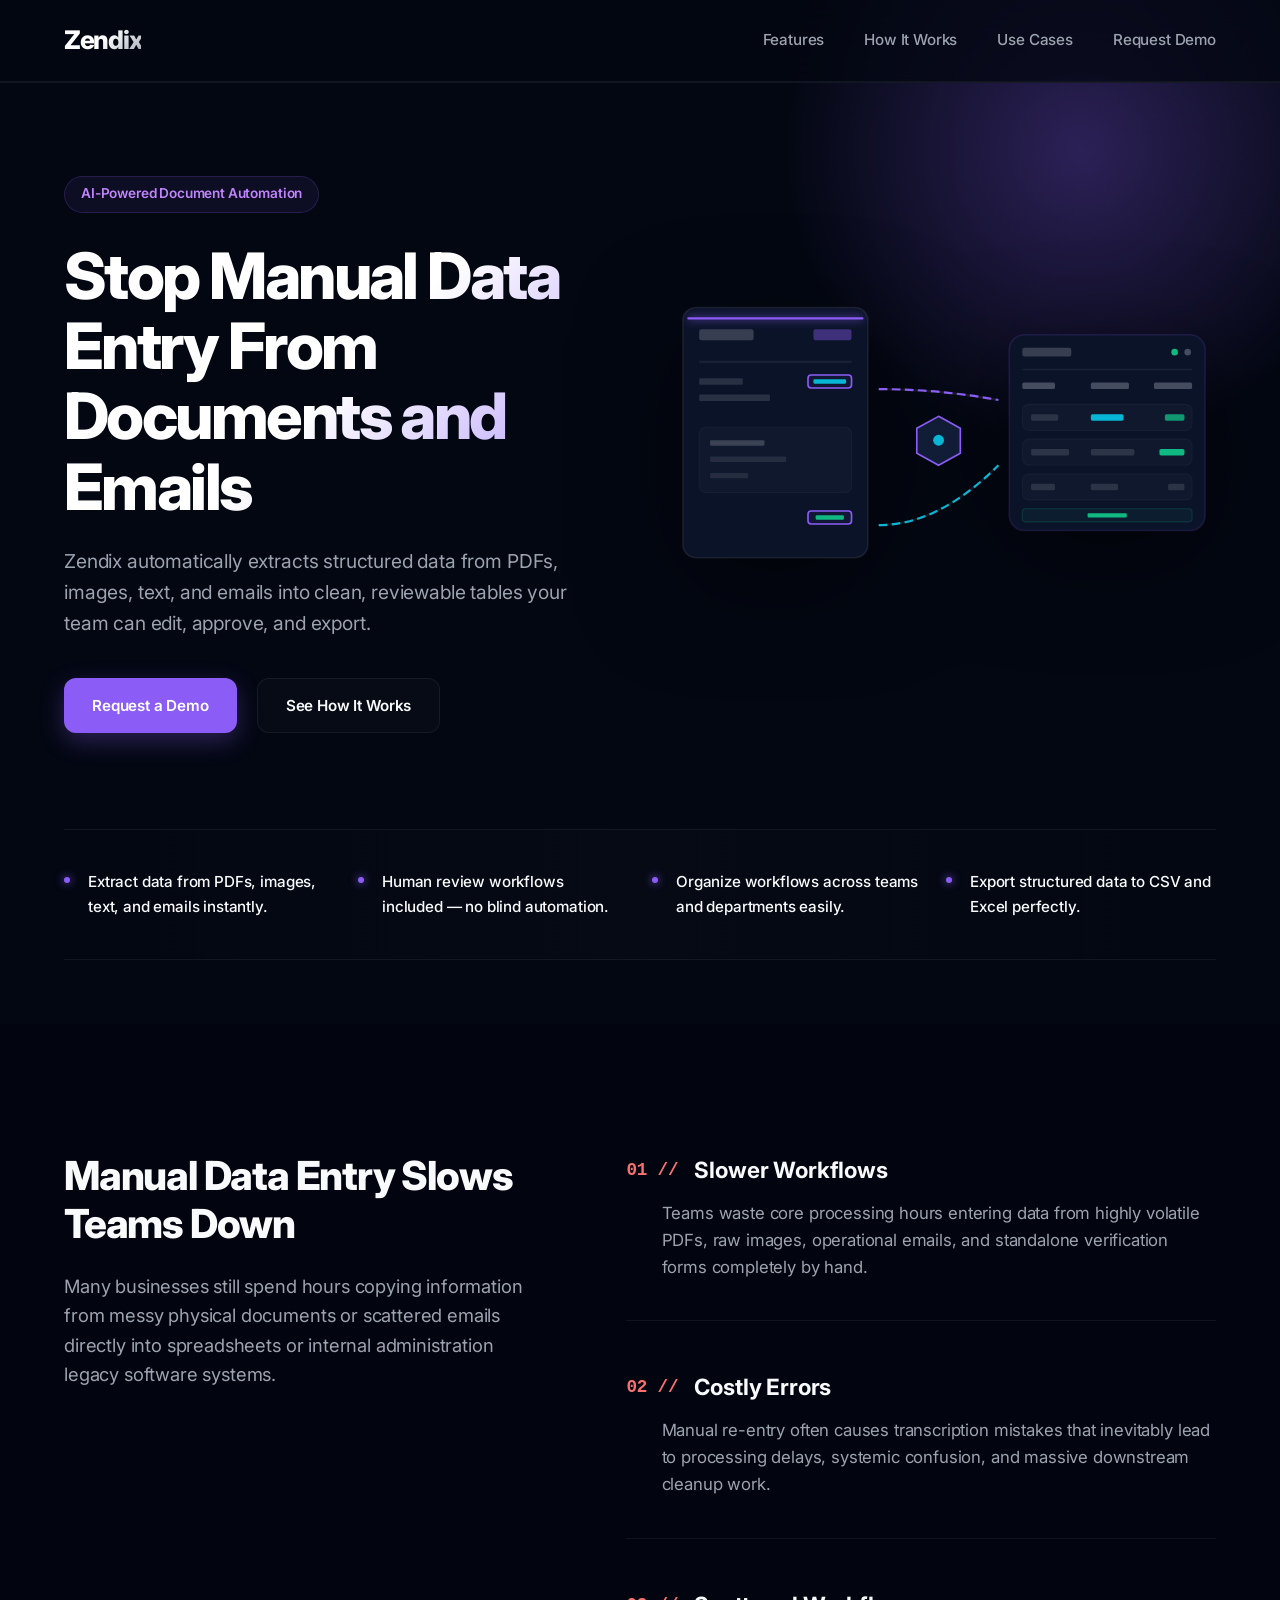
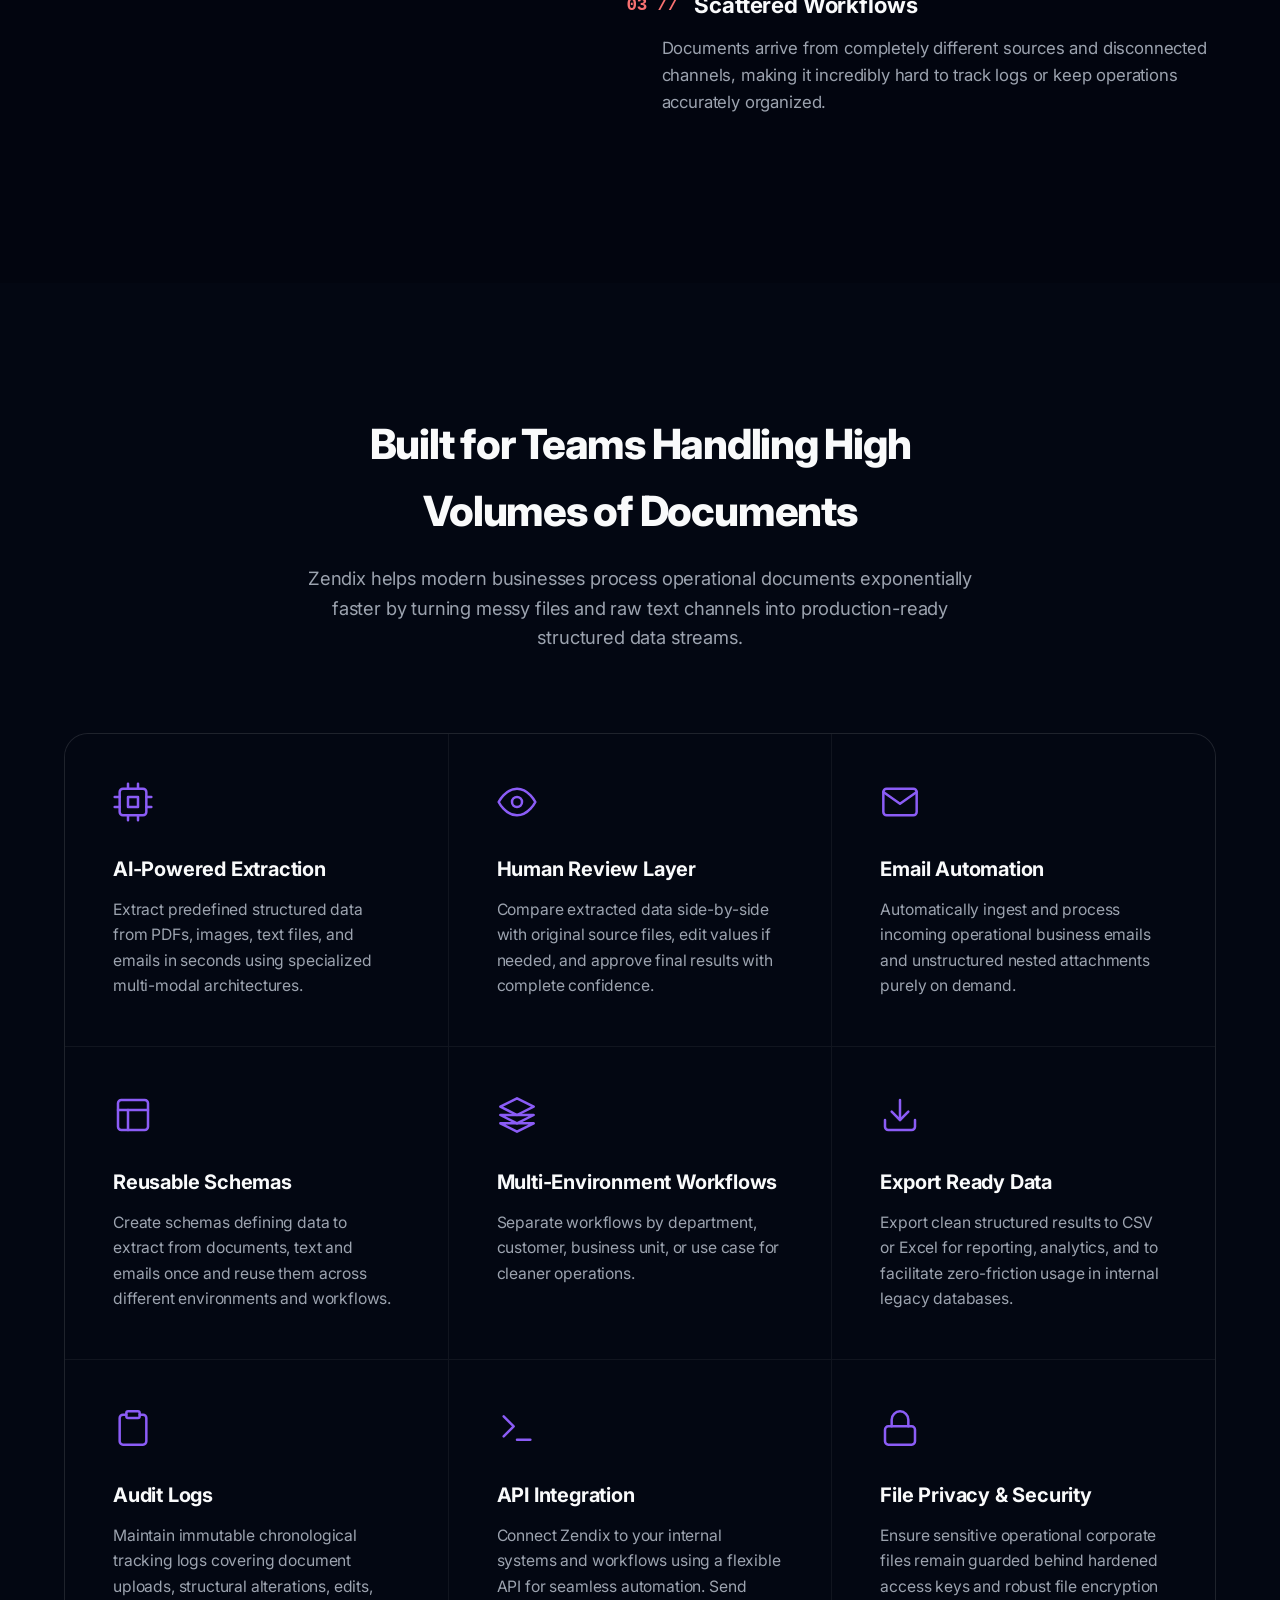
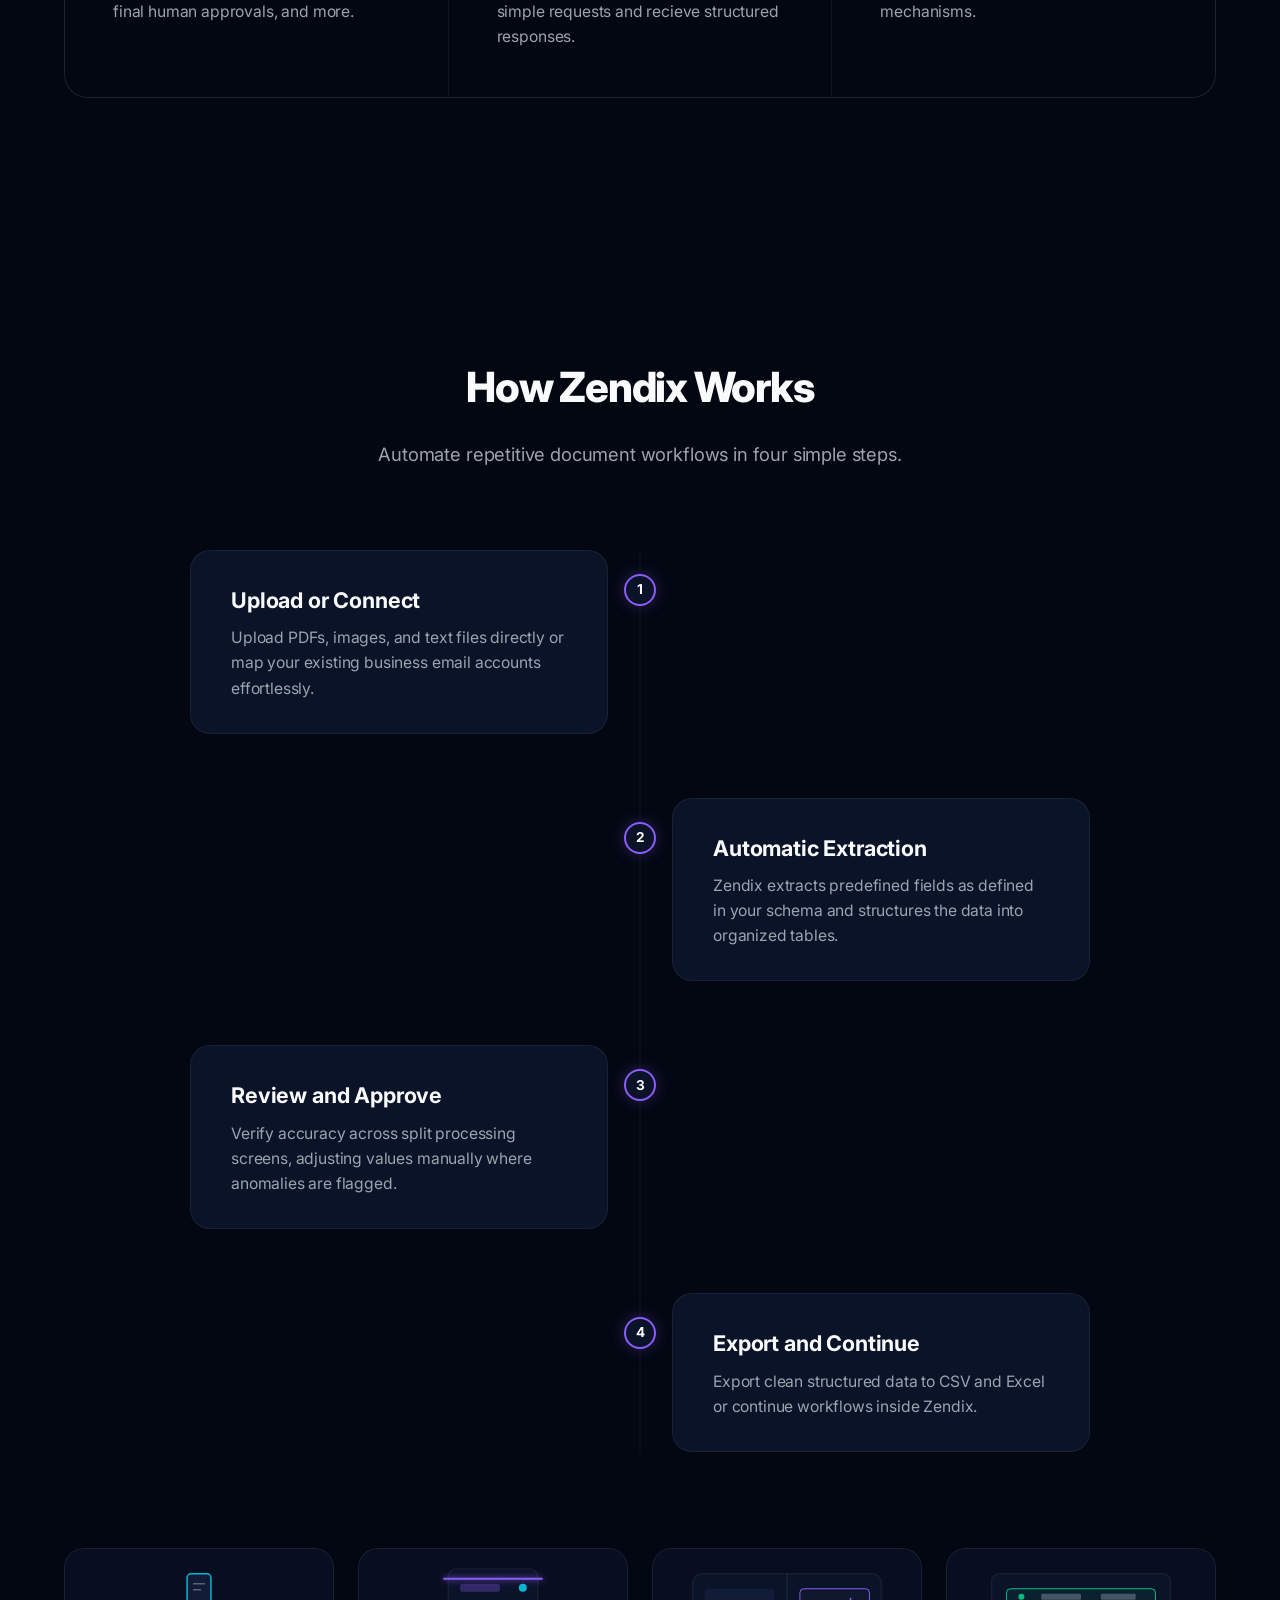
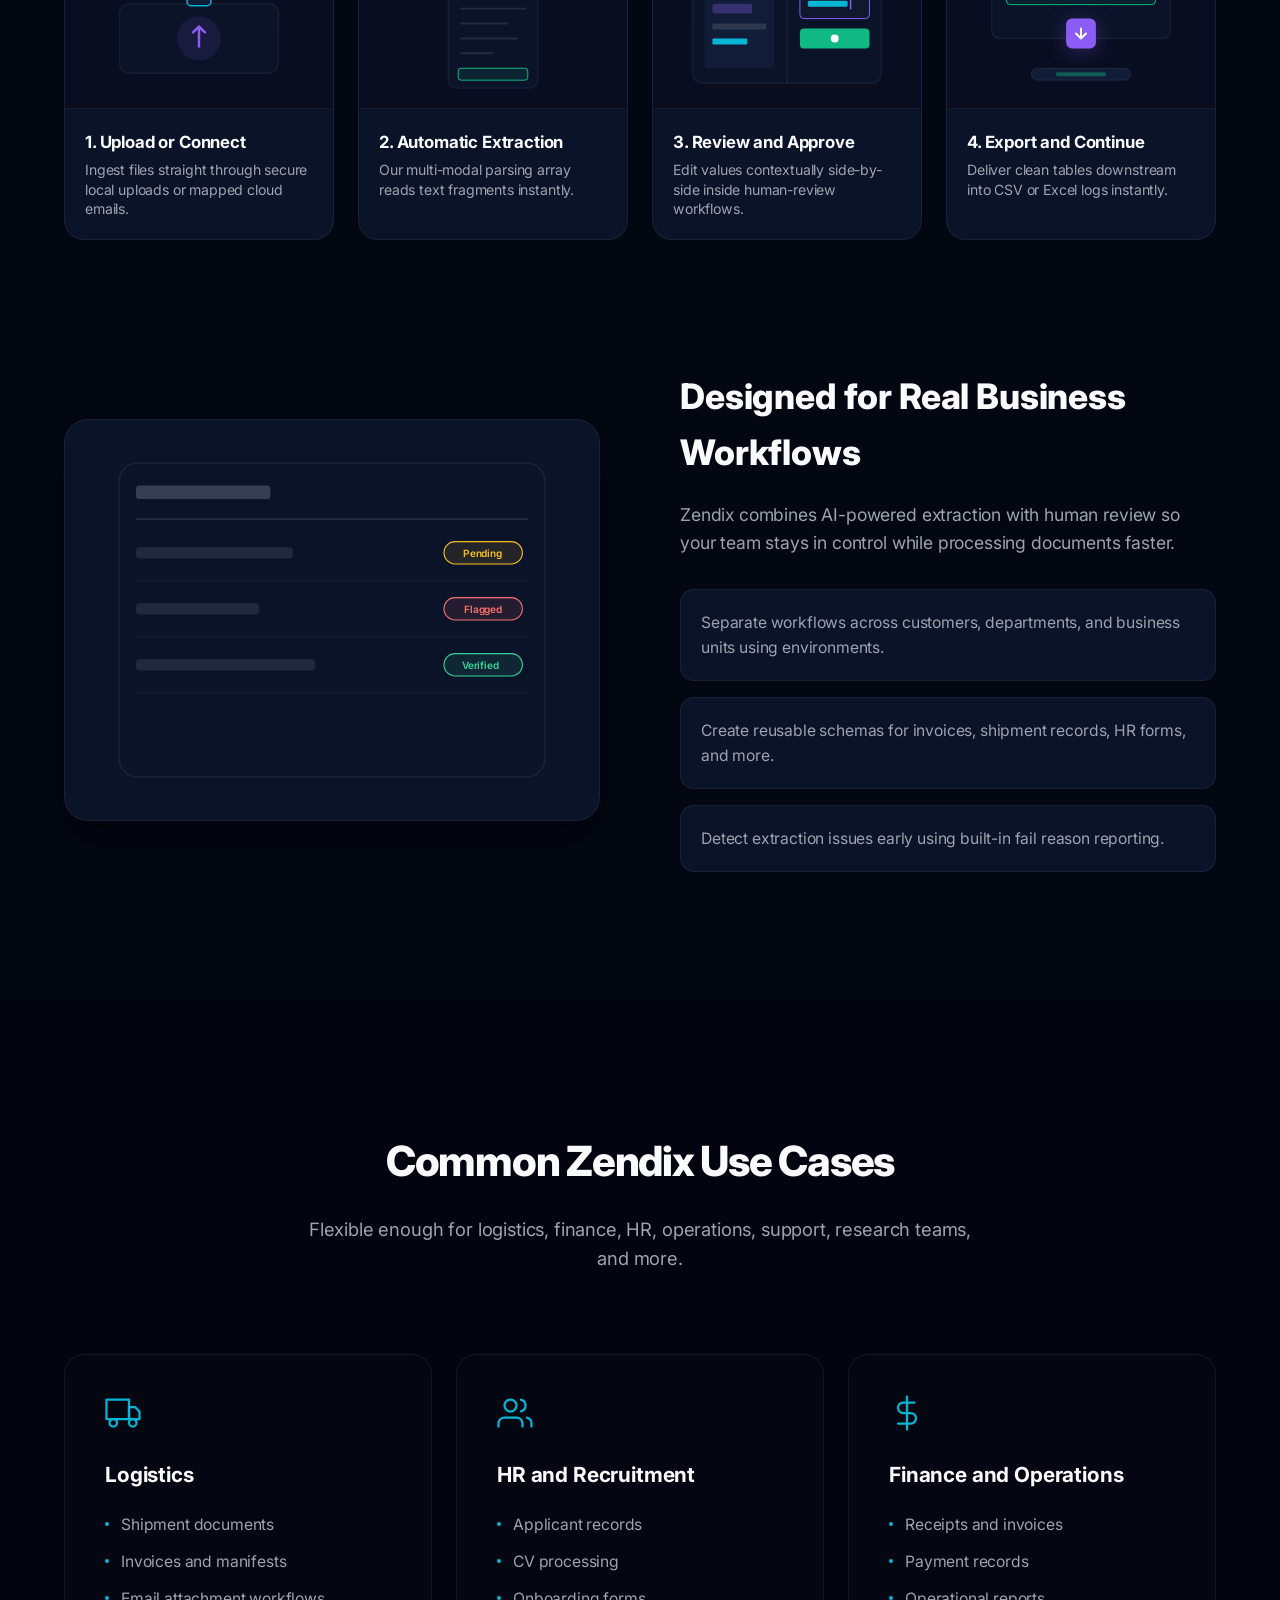
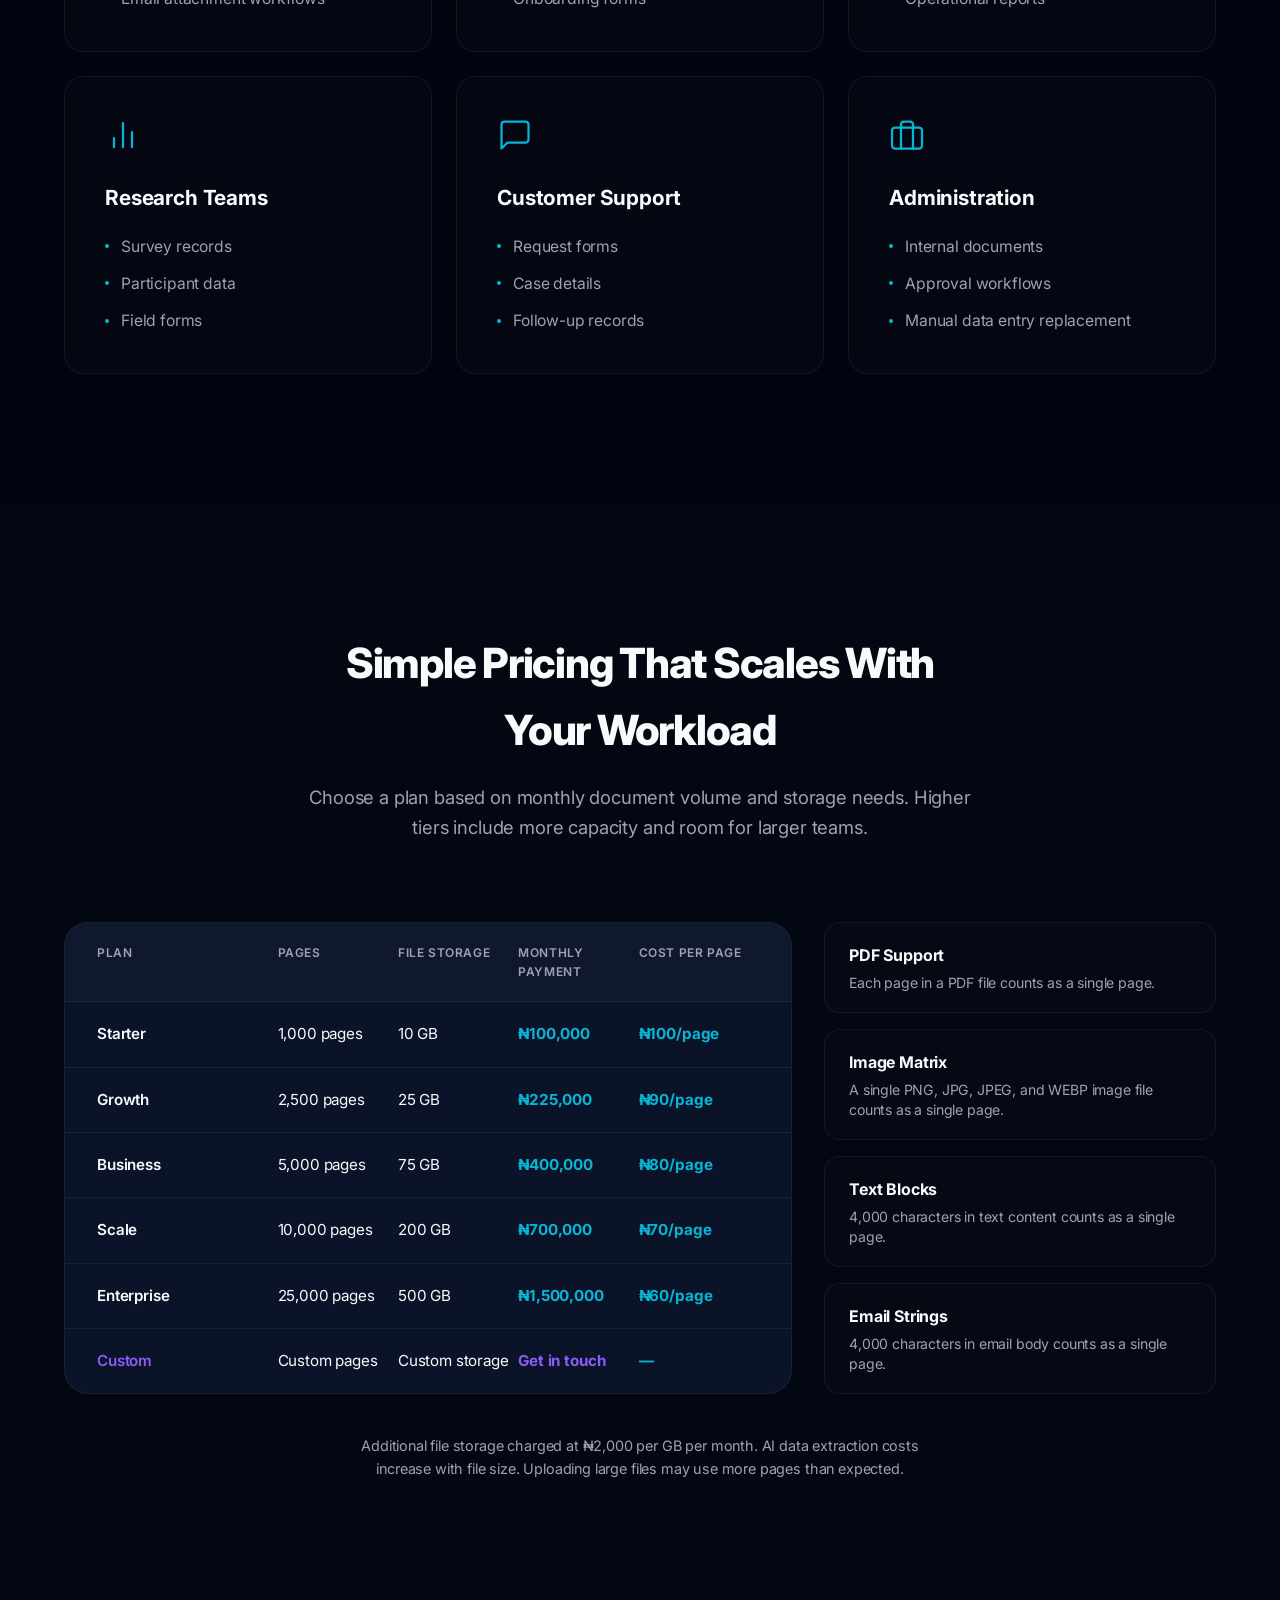
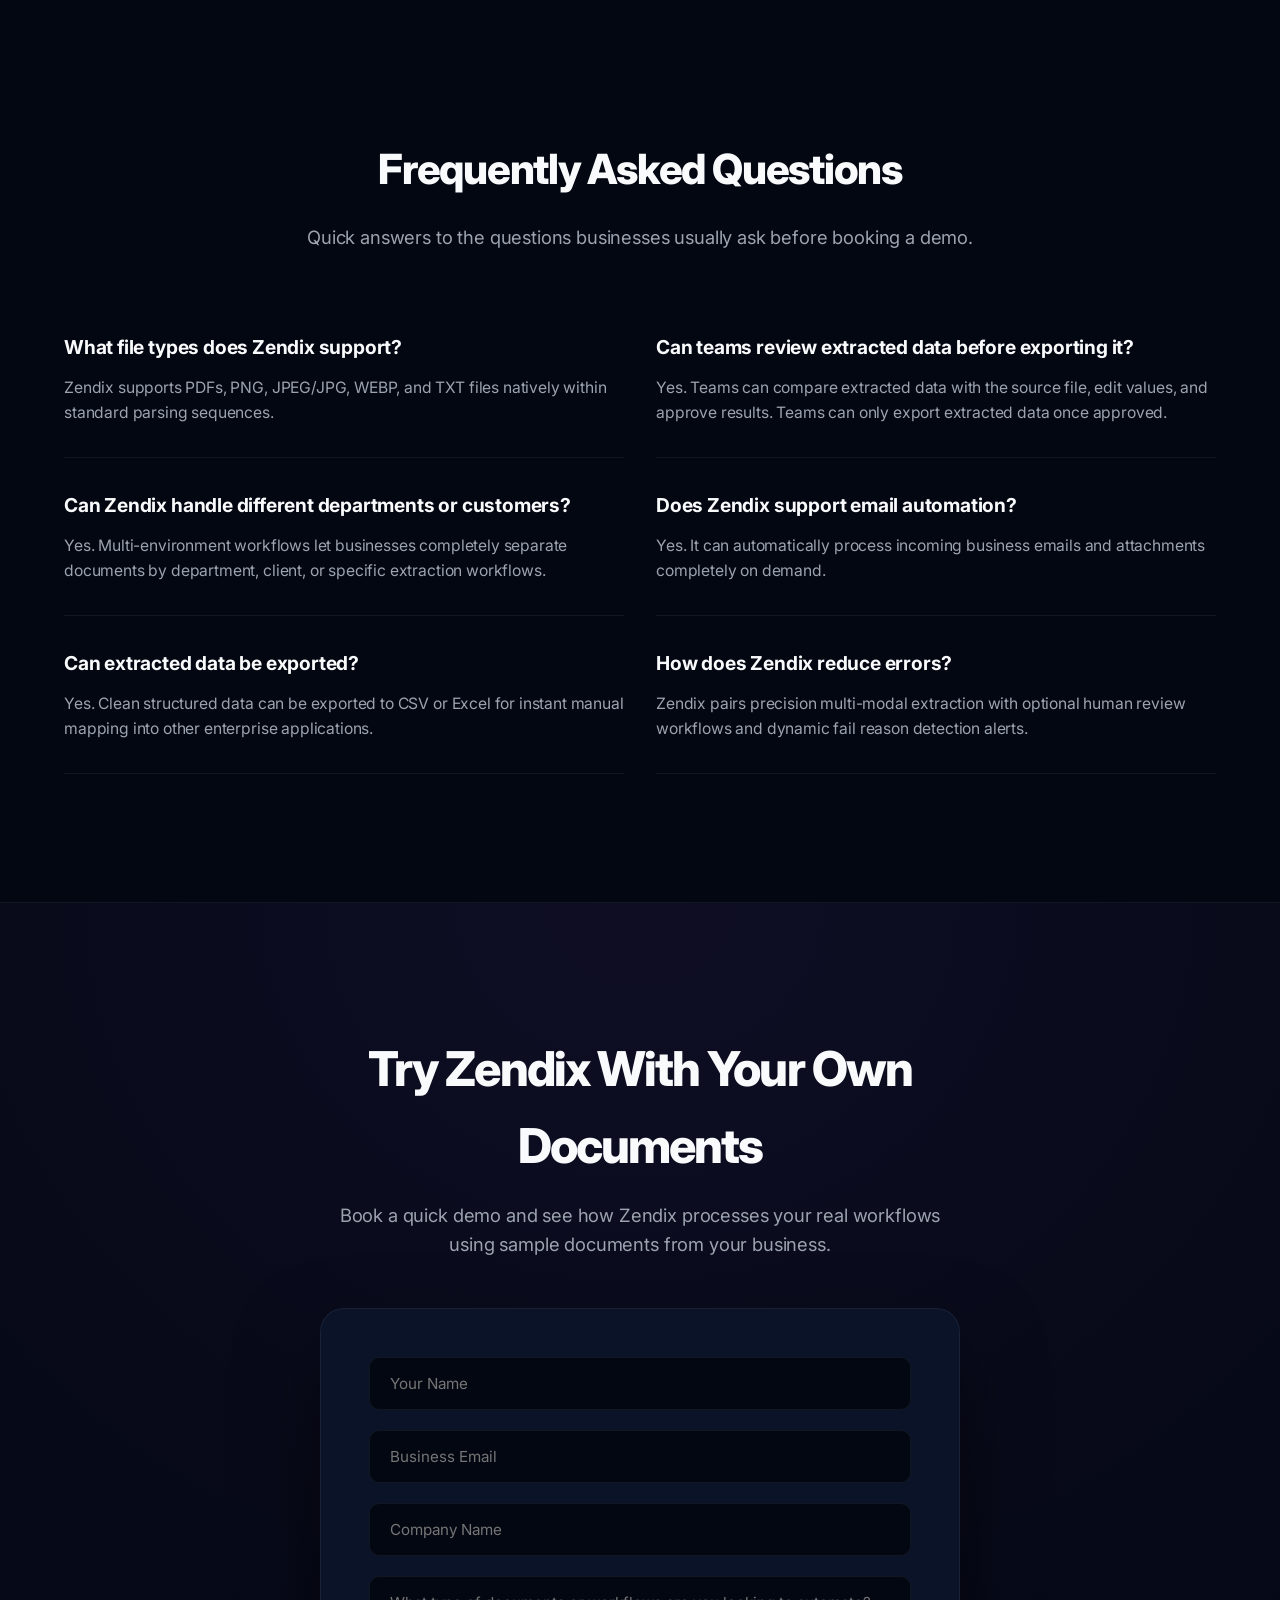
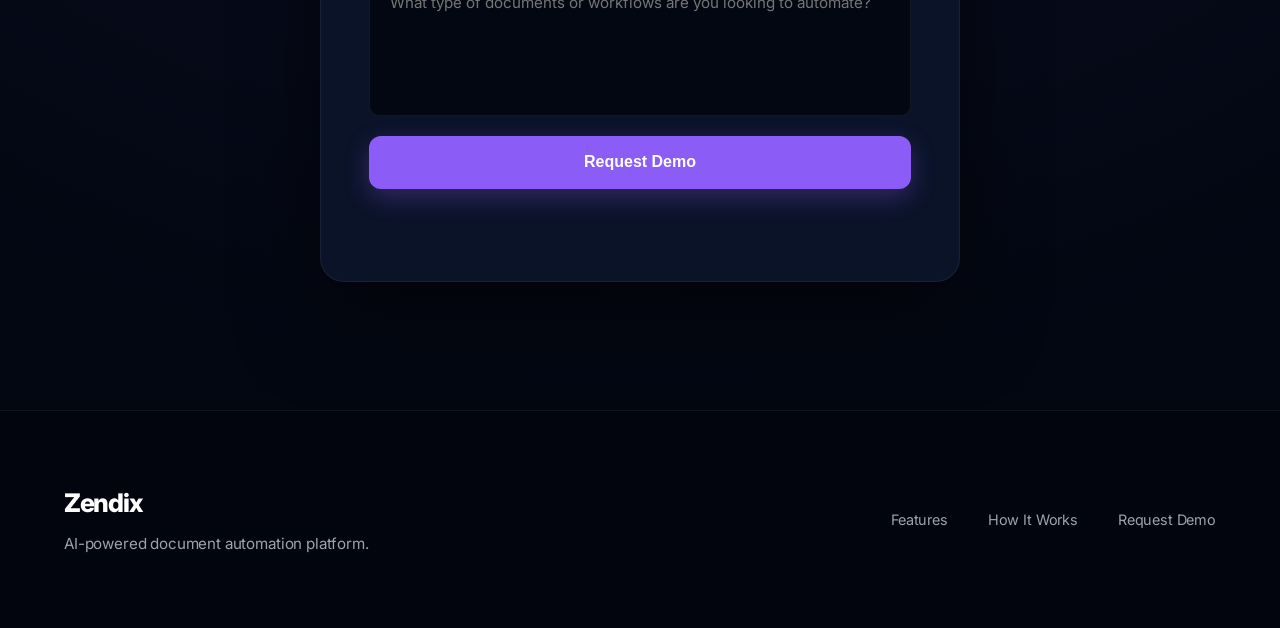
==== commit 85213c14: "update index file" ====
--- a/index.html
+++ b/index.html
@@ -4,7 +4,7 @@
 <head>
   <meta charset="UTF-8" />
   <meta name="viewport" content="width=device-width, initial-scale=1.0" />
-  <title>Zendix - Document Automation Platform</title>
+  <title>Zendix - Automate your data entry workflow with AI.</title>
   <link rel="preconnect" href="https://fonts.googleapis.com">
   <link rel="preconnect" href="https://fonts.gstatic.com" crossorigin>
   <link href="https://fonts.googleapis.com/css2?family=Inter:wght@400;500;600;700;800&display=swap" rel="stylesheet">
@@ -768,7 +768,7 @@
 
     .pricing-table-header {
       display: grid;
-      grid-template-columns: 1.5fr repeat(3, 1fr);
+      grid-template-columns: 1.5fr repeat(4, 1fr);
       padding: 1.25rem 2rem;
       background: rgba(255, 255, 255, 0.02);
       border-bottom: 1px solid var(--border);
@@ -781,7 +781,7 @@
 
     .pricing-row {
       display: grid;
-      grid-template-columns: 1.5fr repeat(3, 1fr);
+      grid-template-columns: 1.5fr repeat(4, 1fr);
       padding: 1.25rem 2rem;
       border-bottom: 1px solid var(--border);
       font-size: 0.95rem;
@@ -1148,7 +1148,7 @@
       </div>
       <div class="problems-list">
         <div class="problem-item">
-          <h3><span>01 //</span> Too Much Manual Typing</h3>
+          <h3><span>01 //</span> Slower Workflows</h3>
           <p>Teams waste core processing hours entering data from highly volatile PDFs, raw images, operational emails, and standalone verification forms completely by hand.</p>
         </div>
         <div class="problem-item">
@@ -1178,7 +1178,7 @@
         <div class="feature-tile">
           <svg class="tile-icon" viewBox="0 0 24 24" fill="none" stroke="currentColor" stroke-linecap="round" stroke-linejoin="round"><path d="M1 12s4-8 11-8 11 8 11 8-4 8-11 8-11-8-11-8z"/><circle cx="12" cy="12" r="3"/></svg>
           <h3>Human Review Layer</h3>
-          <p>Compare extracted data side-by-side with original source files, edit values instantly, and approve final results with complete confidence.</p>
+          <p>Compare extracted data side-by-side with original source files, edit values if needed, and approve final results with complete confidence.</p>
         </div>
         <div class="feature-tile">
           <svg class="tile-icon" viewBox="0 0 24 24" fill="none" stroke="currentColor" stroke-linecap="round" stroke-linejoin="round"><path d="M4 4h16c1.1 0 2 .9 2 2v12c0 1.1-.9 2-2 2H4c-1.1 0-2-.9-2-2V6c0-1.1.9-2 2-2z"/><polyline points="22,6 12,13 2,6"/></svg>
@@ -1188,27 +1188,27 @@
         <div class="feature-tile">
           <svg class="tile-icon" viewBox="0 0 24 24" fill="none" stroke="currentColor" stroke-linecap="round" stroke-linejoin="round"><rect x="3" y="3" width="18" height="18" rx="2" ry="2"/><line x1="3" y1="9" x2="21" y2="9"/><line x1="9" y1="21" x2="9" y2="9"/></svg>
           <h3>Reusable Schemas</h3>
-          <p>Define target extraction fields once using a flexible template logic and reuse them globally across different environments.</p>
+          <p>Create schemas defining data to extract from documents, text and emails once and reuse them across different environments and workflows.</p>
         </div>
         <div class="feature-tile">
           <svg class="tile-icon" viewBox="0 0 24 24" fill="none" stroke="currentColor" stroke-linecap="round" stroke-linejoin="round"><polygon points="12 2 2 7 12 12 22 7"/><polygon points="2 17 12 22 22 17"/><polygon points="2 12 12 17 22 12"/></svg>
           <h3>Multi-Environment Workflows</h3>
-          <p>Isolate critical workflows by specific internal departments, enterprise customers, or standalone business branches for cleaner metrics.</p>
+          <p>Separate workflows by department, customer, business unit, or use case for cleaner operations.</p>
         </div>
         <div class="feature-tile">
           <svg class="tile-icon" viewBox="0 0 24 24" fill="none" stroke="currentColor" stroke-linecap="round" stroke-linejoin="round"><path d="M21 15v4a2 2 0 0 1-2 2H5a2 2 0 0 1-2-2v-4"/><polyline points="17 10 12 15 7 10"/><line x1="12" y1="15" x2="12" y2="3"/></svg>
           <h3>Export Ready Data</h3>
-          <p>Instantly generate pristine structures ready for CSV or Excel export to facilitate zero-friction usage in internal legacy databases.</p>
+          <p>Export clean structured results to CSV or Excel for reporting, analytics, and to facilitate zero-friction usage in internal legacy databases.</p>
         </div>
         <div class="feature-tile">
           <svg class="tile-icon" viewBox="0 0 24 24" fill="none" stroke="currentColor" stroke-linecap="round" stroke-linejoin="round"><path d="M16 4h2a2 2 0 0 1 2 2v14a2 2 0 0 1-2 2H6a2 2 0 0 1-2-2V6a2 2 0 0 1 2-2h2"/><rect x="8" y="2" width="8" height="4" rx="1" ry="1"/></svg>
           <h3>Audit Logs</h3>
-          <p>Maintain immutable chronological tracking logs covering document uploads, structural alterations, edits, and final human approvals.</p>
+          <p>Maintain immutable chronological tracking logs covering document uploads, structural alterations, edits, final human approvals, and more.</p>
         </div>
         <div class="feature-tile">
           <svg class="tile-icon" viewBox="0 0 24 24" fill="none" stroke="currentColor" stroke-linecap="round" stroke-linejoin="round"><polyline points="4 17 10 11 4 5"/><line x1="12" y1="19" x2="20" y2="19"/></svg>
           <h3>API Integration</h3>
-          <p>Seamlessly feed internal core software architectures or ERP components using a high-throughput developer-focused API interface.</p>
+          <p>Connect Zendix to your internal systems and workflows using a flexible API for seamless automation. Send simple requests and recieve structured responses.</p>
         </div>
         <div class="feature-tile">
           <svg class="tile-icon" viewBox="0 0 24 24" fill="none" stroke="currentColor" stroke-linecap="round" stroke-linejoin="round"><rect x="3" y="11" width="18" height="11" rx="2" ry="2"/><path d="M7 11V7a5 5 0 0 1 10 0v4"/></svg>
@@ -1231,7 +1231,7 @@
           <div class="timeline-marker">1</div>
           <div class="timeline-content">
             <h3>Upload or Connect</h3>
-            <p>Upload PDFs, images, and text files directly or map your existing business support email accounts effortlessly.</p>
+            <p>Upload PDFs, images, and text files directly or map your existing business email accounts effortlessly.</p>
           </div>
           <div class="timeline-space"></div>
         </div>
@@ -1241,7 +1241,7 @@
           <div class="timeline-space"></div>
           <div class="timeline-content">
             <h3>Automatic Extraction</h3>
-            <p>The Zendix AI parsing array isolates your predefined target points and organizes text elements into uniform structures.</p>
+            <p>Zendix extracts predefined fields as defined in your schema and structures the data into organized tables.</p>
           </div>
         </div>
         
@@ -1259,7 +1259,7 @@
           <div class="timeline-space"></div>
           <div class="timeline-content">
             <h3>Export and Continue</h3>
-            <p>Instantly port data tables over via production clean CSV logs or sync upstream via enterprise webhooks.</p>
+            <p>Export clean structured data to CSV and Excel or continue workflows inside Zendix.</p>
           </div>
         </div>
       </div>
@@ -1323,7 +1323,7 @@
             </g>
           </svg>
           <div class="shot-label">3. Review and Approve</div>
-          <div class="shot-desc">Correct values contextually side-by-side inside human-review workflows.</div>
+          <div class="shot-desc">Edit values contextually side-by-side inside human-review workflows.</div>
         </div>
 
         <div class="workflow-shot">
@@ -1344,7 +1344,7 @@
             </g>
           </svg>
           <div class="shot-label">4. Export and Continue</div>
-          <div class="shot-desc">Deliver clean tables downstream into CSV logs or API webhooks instantly.</div>
+          <div class="shot-desc">Deliver clean tables downstream into CSV or Excel logs instantly.</div>
         </div>
       </div>
 
@@ -1465,7 +1465,7 @@
     <div class="container">
       <div class="section-header">
         <h2>Common Zendix Use Cases</h2>
-        <p>Flexible enough for logistics, finance, HR, operations, support, and research teams.</p>
+        <p>Flexible enough for logistics, finance, HR, operations, support, research teams, and more.</p>
       </div>
       <div class="use-cases-grid">
         <div class="use-case-box">
@@ -1540,68 +1540,75 @@
             <div>Pages</div>
             <div>File Storage</div>
             <div>Monthly Payment</div>
+            <div>Cost Per Page</div>
           </div>
           
-          <div class="pricing-row">
-            <div class="plan-name">Basic</div>
-            <div data-label="Pages">700 pages</div>
-            <div data-label="Storage">5 GB</div>
-            <div data-label="Price" class="plan-price">₦135,000</div>
-          </div>
           <div class="pricing-row">
             <div class="plan-name">Starter</div>
             <div data-label="Pages">1,000 pages</div>
             <div data-label="Storage">10 GB</div>
-            <div data-label="Price" class="plan-price">₦150,000</div>
+            <div data-label="Price" class="plan-price">₦100,000</div>
+            <div data-label="Cost" class="plan-price">₦100/page</div>
           </div>
           <div class="pricing-row">
             <div class="plan-name">Growth</div>
             <div data-label="Pages">2,500 pages</div>
             <div data-label="Storage">25 GB</div>
             <div data-label="Price" class="plan-price">₦225,000</div>
+            <div data-label="Cost" class="plan-price">₦90/page</div>
           </div>
           <div class="pricing-row">
             <div class="plan-name">Business</div>
             <div data-label="Pages">5,000 pages</div>
             <div data-label="Storage">75 GB</div>
-            <div data-label="Price" class="plan-price">₦350,000</div>
+            <div data-label="Price" class="plan-price">₦400,000</div>
+            <div data-label="Cost" class="plan-price">₦80/page</div>
           </div>
           <div class="pricing-row">
             <div class="plan-name">Scale</div>
             <div data-label="Pages">10,000 pages</div>
             <div data-label="Storage">200 GB</div>
-            <div data-label="Price" class="plan-price">₦600,000</div>
+            <div data-label="Price" class="plan-price">₦700,000</div>
+            <div data-label="Cost" class="plan-price">₦70/page</div>
           </div>
           <div class="pricing-row">
-            <div class="plan-name" style="color: var(--primary);">Enterprise</div>
+            <div class="plan-name">Enterprise</div>
+            <div data-label="Pages">25,000 pages</div>
+            <div data-label="Storage">500 GB</div>
+            <div data-label="Price" class="plan-price">₦1,500,000</div>
+            <div data-label="Cost" class="plan-price">₦60/page</div>
+          </div>
+          <div class="pricing-row">
+            <div class="plan-name" style="color: var(--primary);">Custom</div>
             <div data-label="Pages">Custom pages</div>
             <div data-label="Storage">Custom storage</div>
-            <div data-label="Price" class="plan-price" style="color: var(--primary);">Custom</div>
+            <div data-label="Price" class="plan-price" style="color: var(--primary);">Get in touch</div>
+            <div data-label="Cost" class="plan-price">—</div>
           </div>
         </div>
 
         <div class="pricing-sidebar-block">
           <div class="def-card">
             <h4>PDF Support</h4>
-            <p>Calculated as a single standard structural page processing calculation inside a targeted PDF document track.</p>
+            <p>Each page in a PDF file counts as a single page.</p>
           </div>
           <div class="def-card">
             <h4>Image Matrix</h4>
-            <p>Supports clear ingestion maps handling distinct PNG, JPG, JPEG, and WEBP image file configurations seamlessly.</p>
+            <p>A single PNG, JPG, JPEG, and WEBP image file counts as a single page.</p>
           </div>
           <div class="def-card">
             <h4>Text Blocks</h4>
-            <p>Allocates custom parsing sequences across strings scaling up to 4,000 distinct language text characters.</p>
+            <p>4,000 characters in text content counts as a single page.</p>
           </div>
           <div class="def-card">
             <h4>Email Strings</h4>
-            <p>Parses structured metadata context out of target records matching deep email context fields.</p>
+            <p>4,000 characters in email body counts as a single page.</p>
           </div>
         </div>
       </div>
 
       <div class="pricing-disclaimer">
-        <p>Additional file storage charged at ₦2,000 per GB per month. AI data extraction costs increase with file size. Uploading very large files may use more pages than expected.</p>
+        <p>Additional file storage charged at ₦2,000 per GB per month. AI data extraction costs increase with file size. Uploading large files may use more pages than expected.</p>
       </div>
     </div>
   </section>
@@ -1627,7 +1634,7 @@
         </div>
         <div class="faq-node">
           <h3>Does Zendix support email automation?</h3>
-          <p>Yes. It can automatically process incoming business emails and attachments completely on demand with automated cron listeners.</p>
+          <p>Yes. It can automatically process incoming business emails and attachments completely on demand.</p>
         </div>
         <div class="faq-node">
           <h3>Can extracted data be exported?</h3>
@@ -1635,7 +1642,7 @@
         </div>
         <div class="faq-node">
           <h3>How does Zendix reduce errors?</h3>
-          <p>Zendix pairs precision multi-modal extraction with mandatory human review workflows and dynamic fail reason detection alerts.</p>
+          <p>Zendix pairs precision multi-modal extraction with optional human review workflows and dynamic fail reason detection alerts.</p>
         </div>
       </div>
     </div>
@@ -1646,7 +1653,7 @@
       <div class="cta-box">
         <h2>Try Zendix With Your Own Documents</h2>
         <p>Book a quick demo and see how Zendix processes your real workflows using sample documents from your business.</p>
-        <form class="demo-form" id="demoForm" action="https://formspree.io/f/xzdaqpjr" method="POST">
+        <form class="demo-form" id="demoForm" action="https://formspree.io/f/mqejzyog" method="POST">
           <input type="text" name="name" placeholder="Your Name" required>
           <input type="email" name="email" placeholder="Business Email" required>
           <input type="text" name="company" placeholder="Company Name">
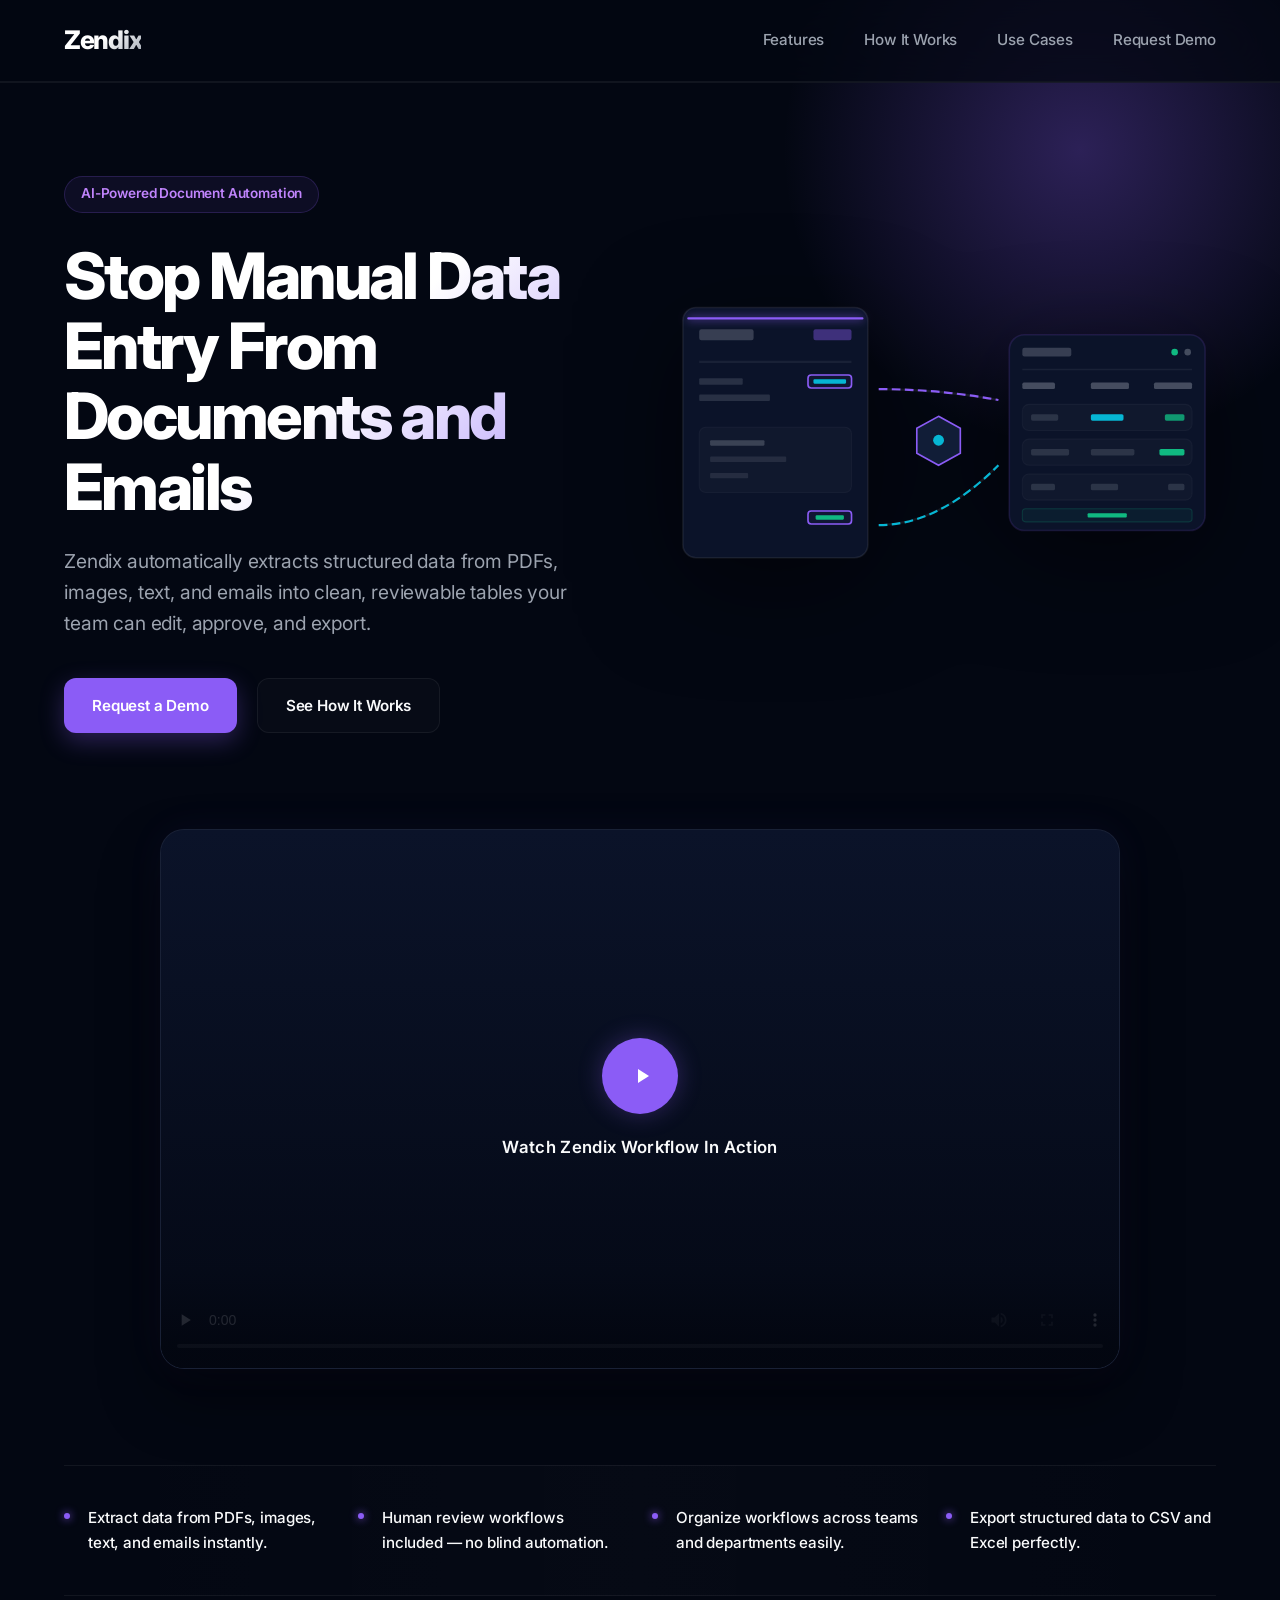
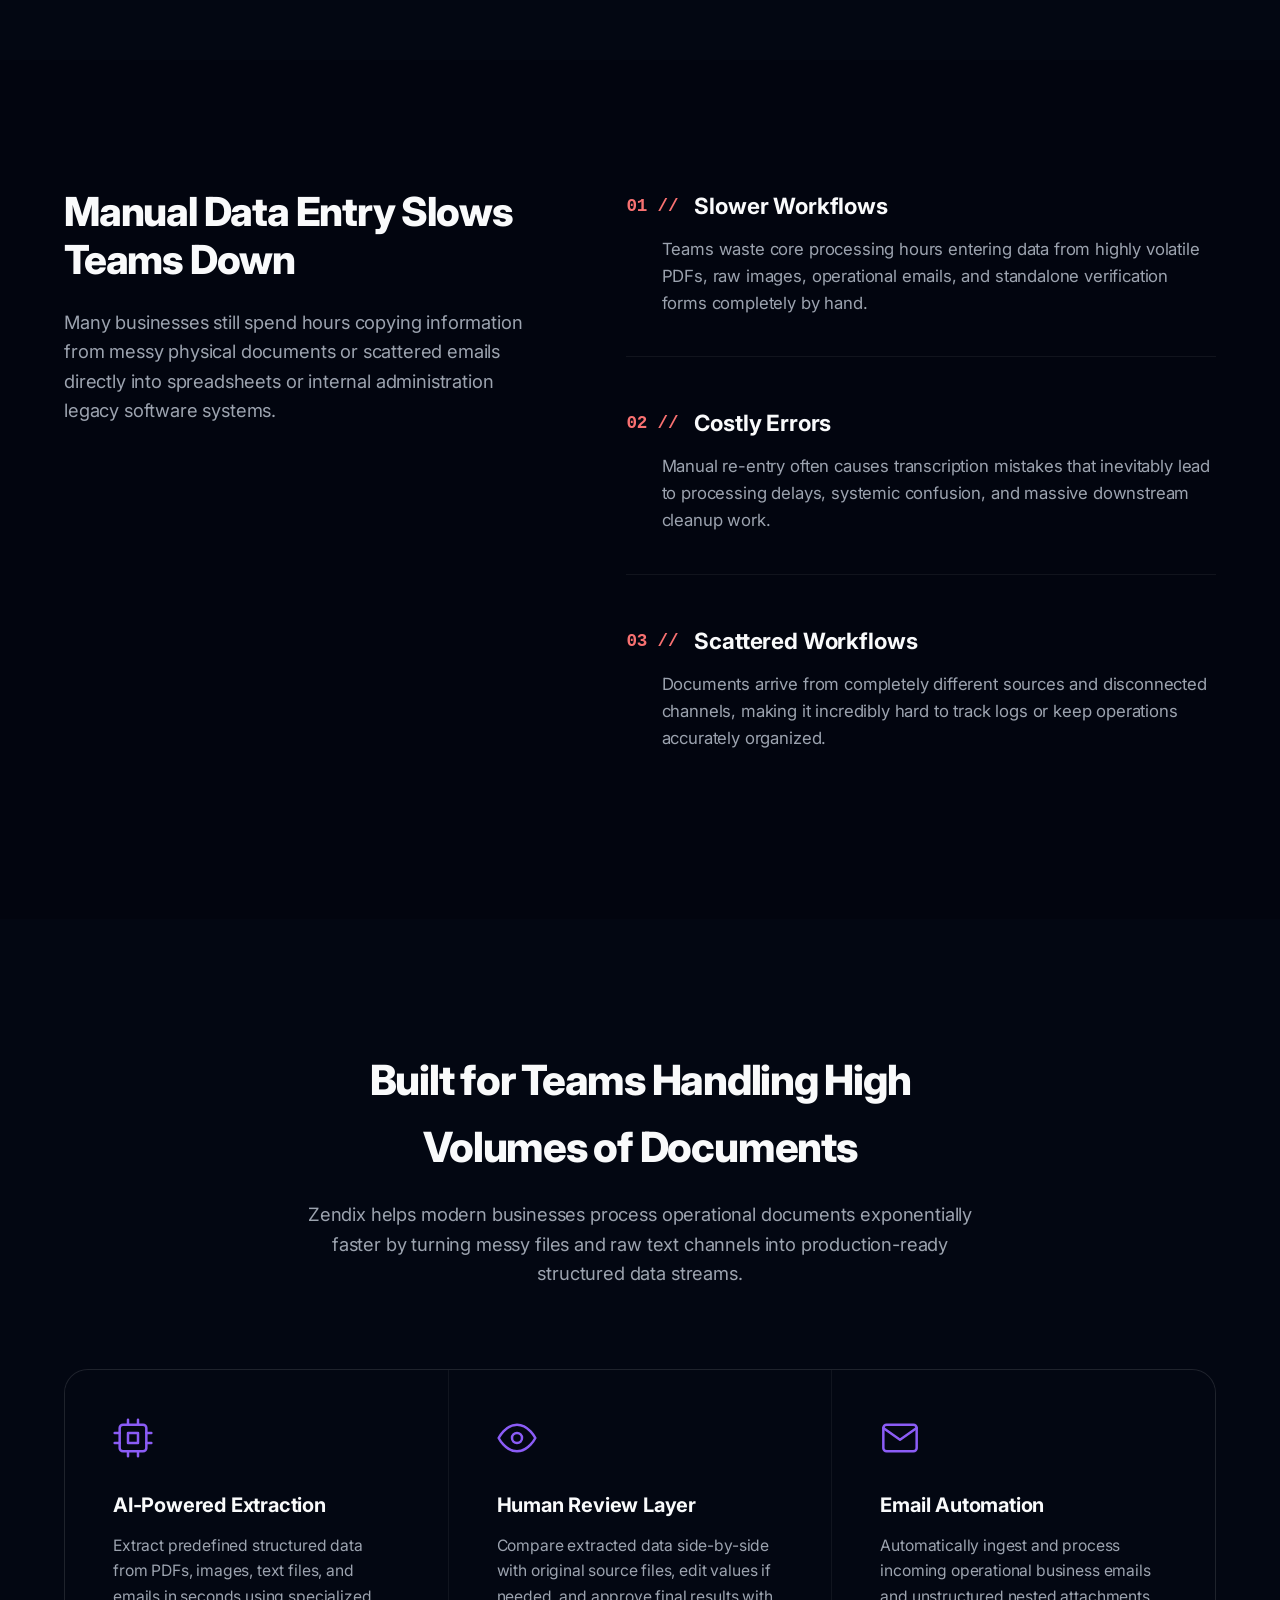
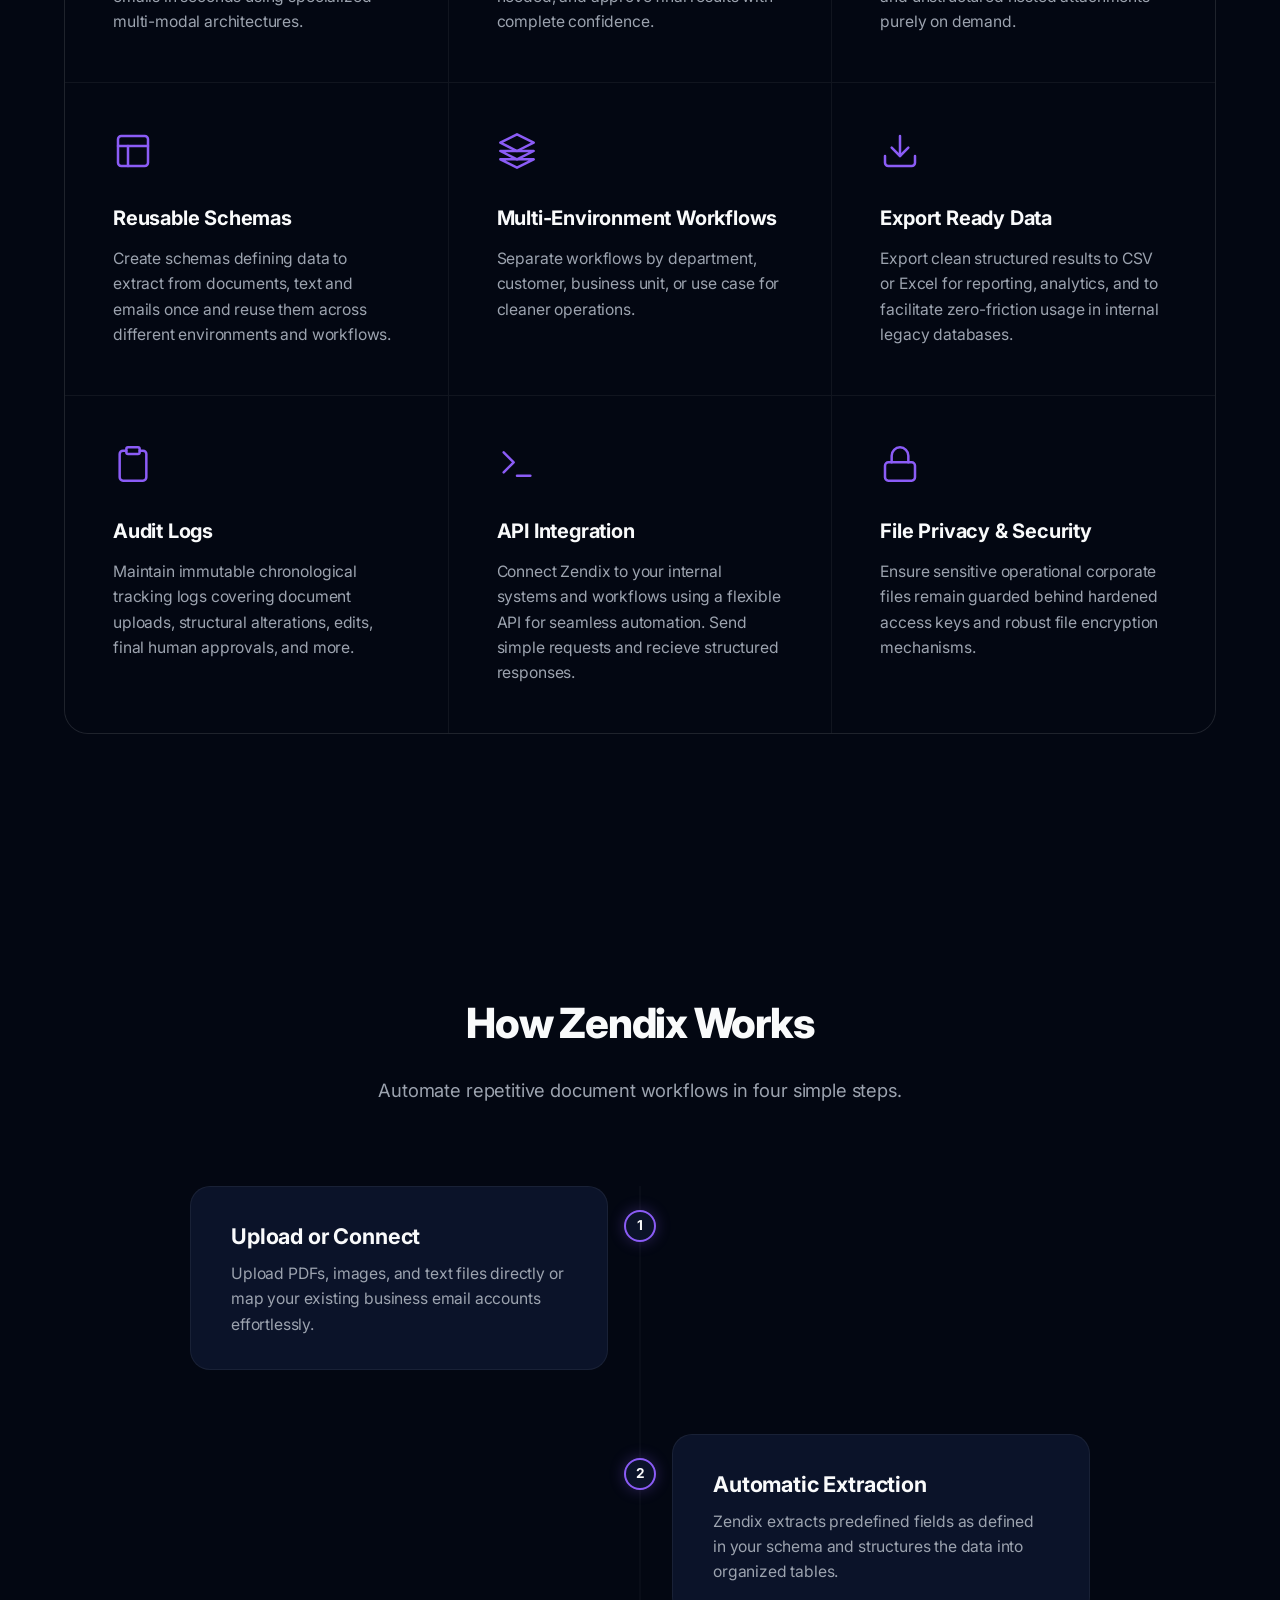
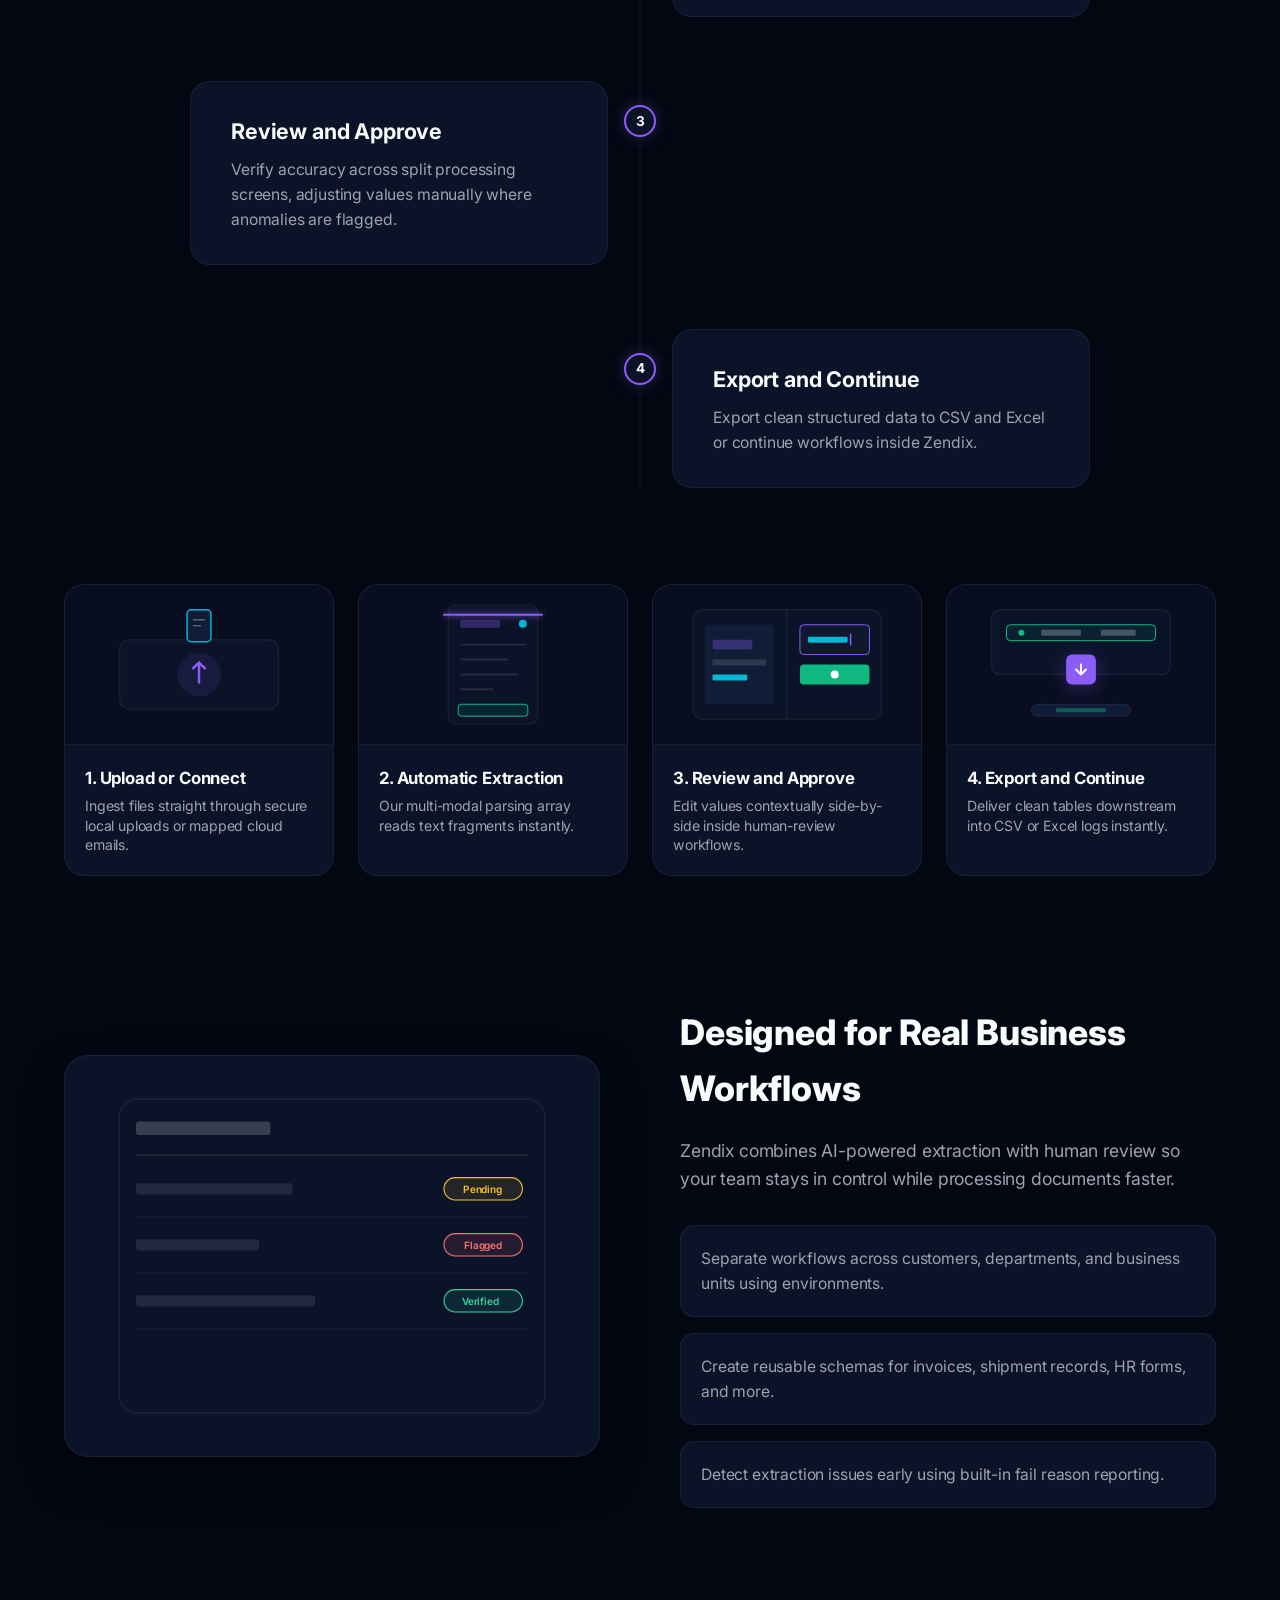
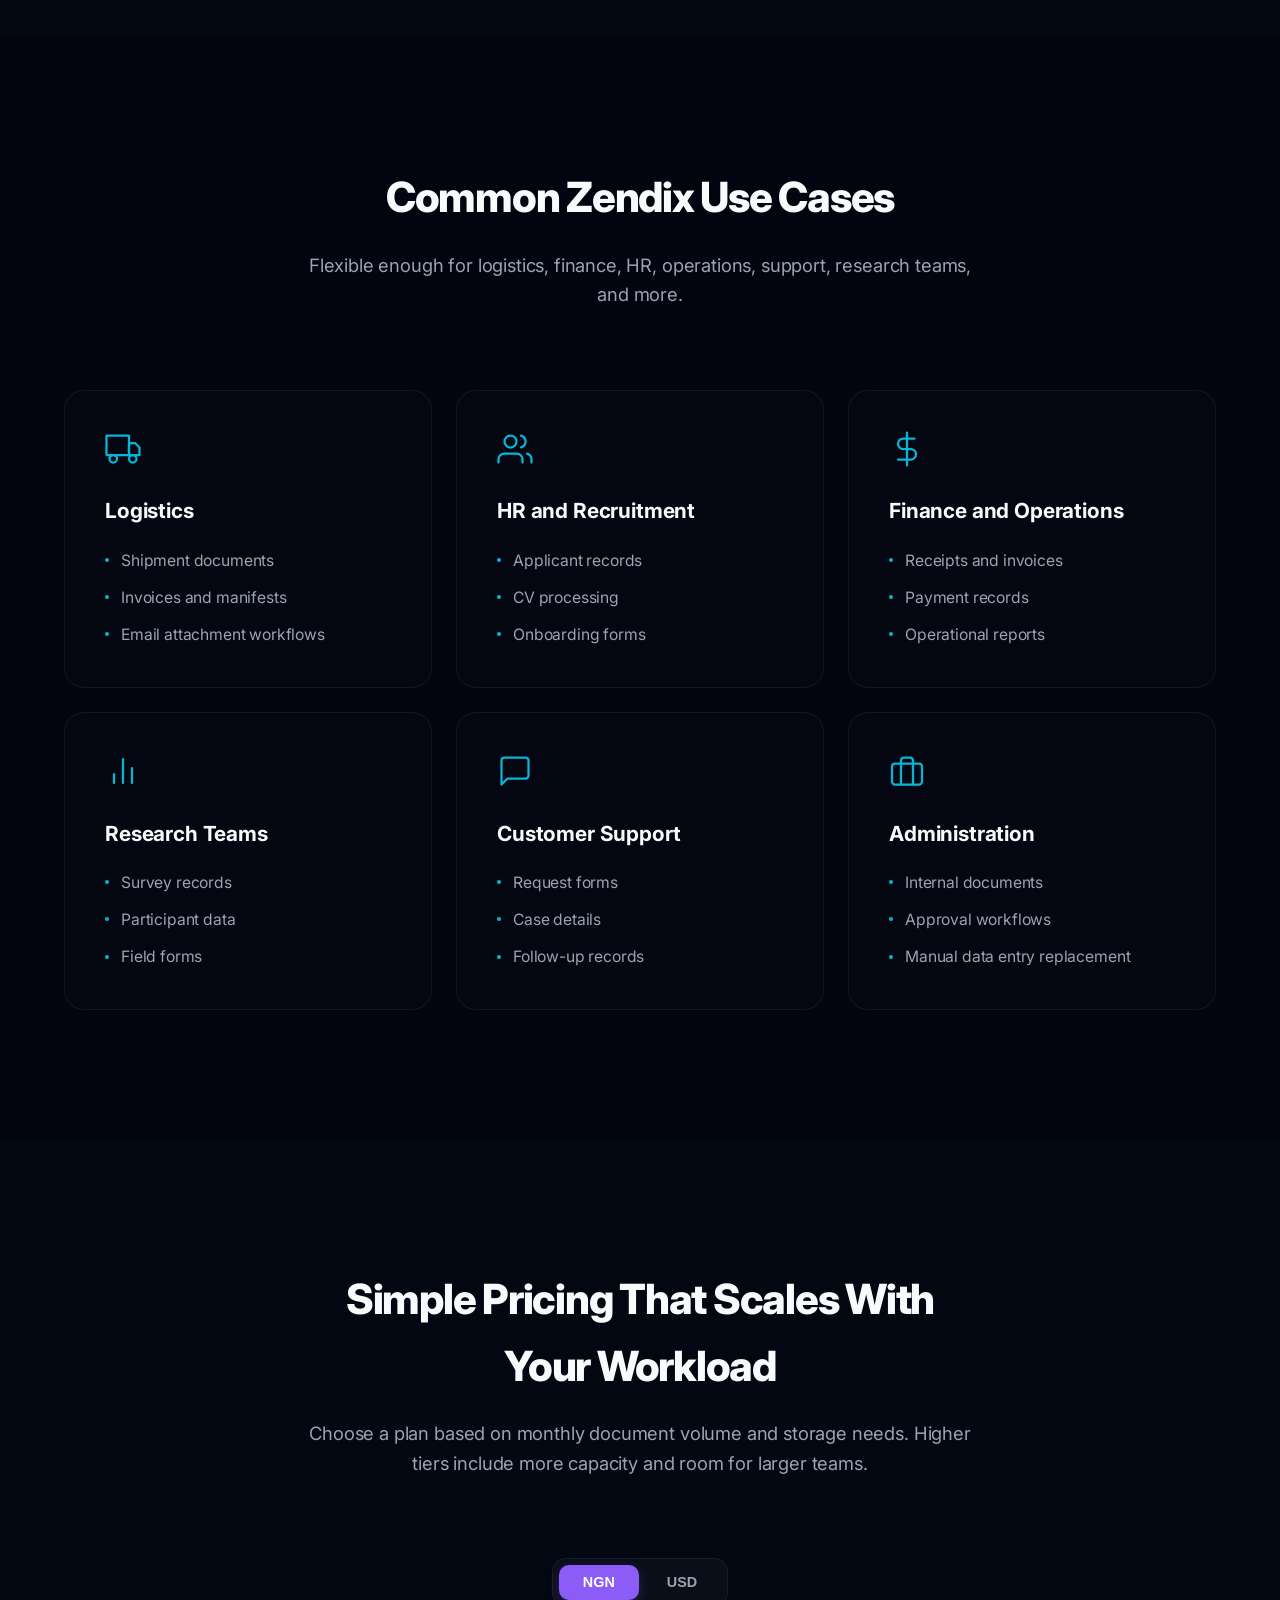
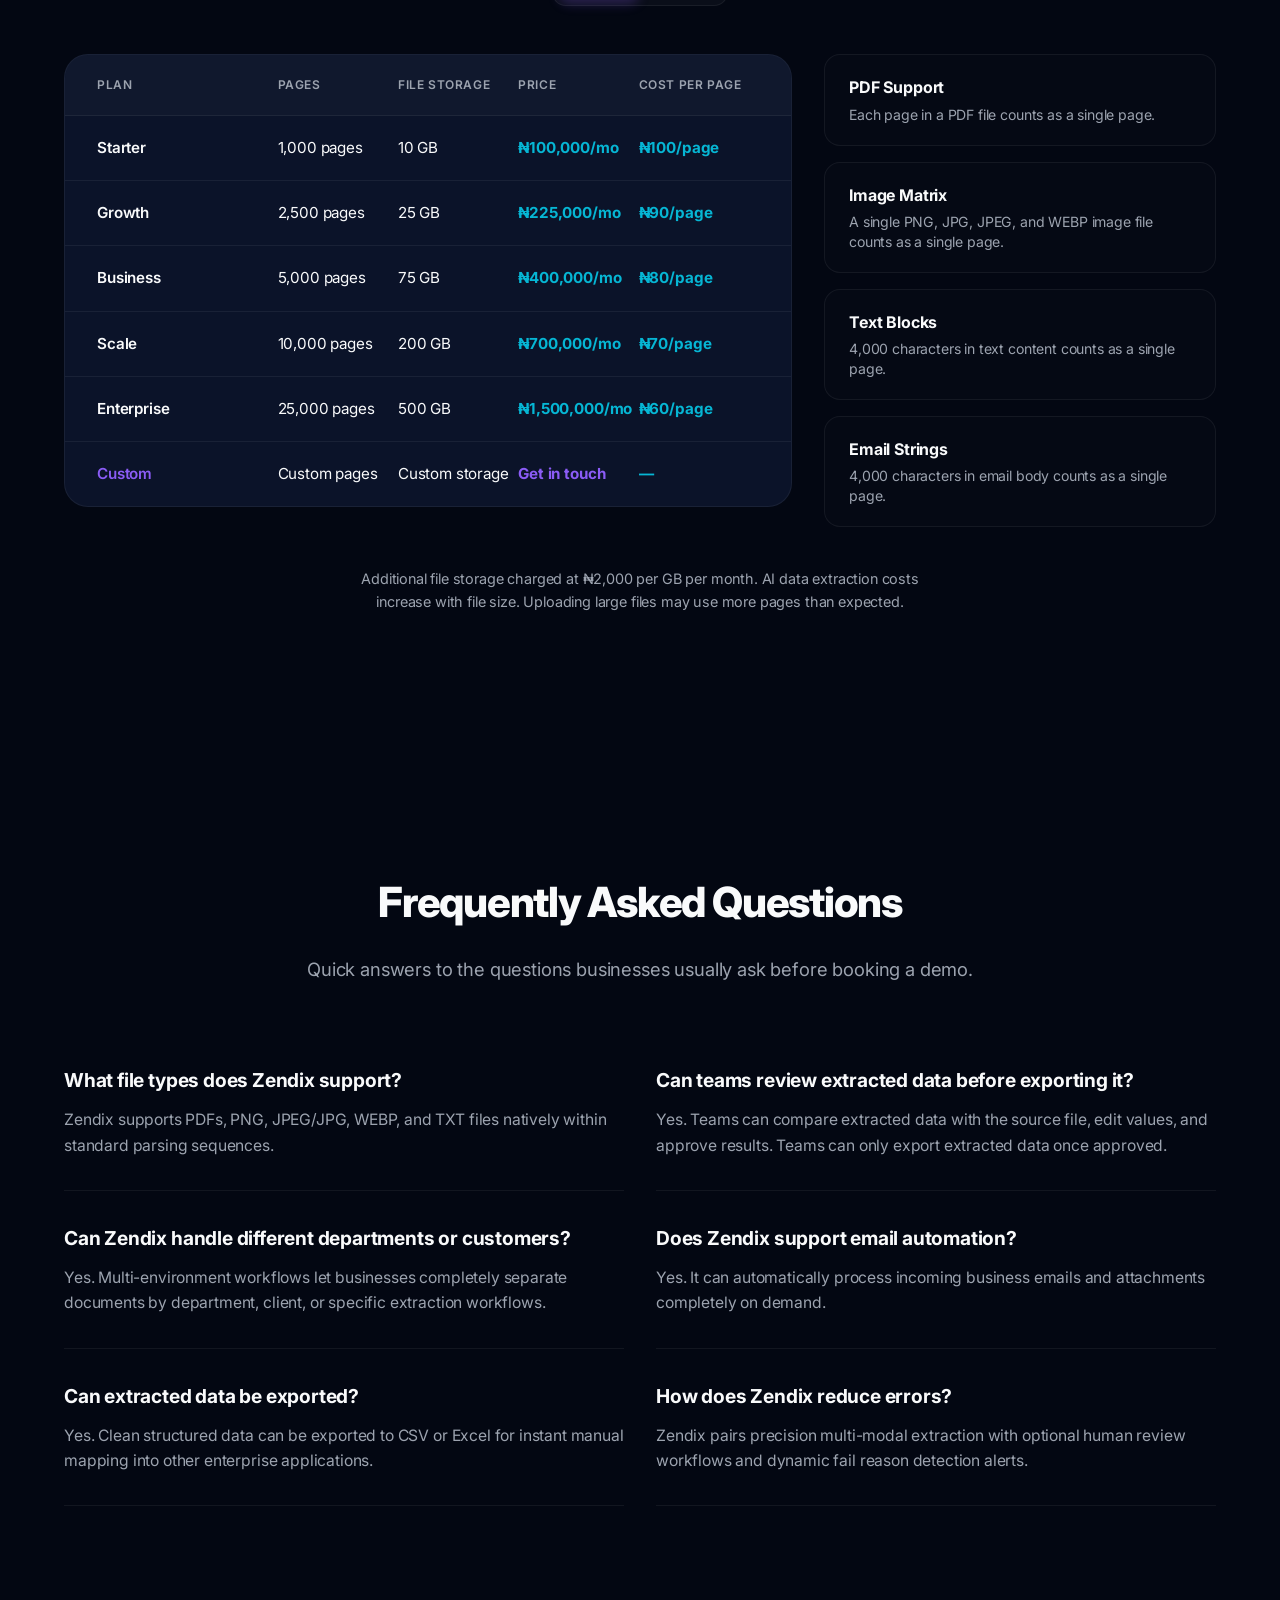
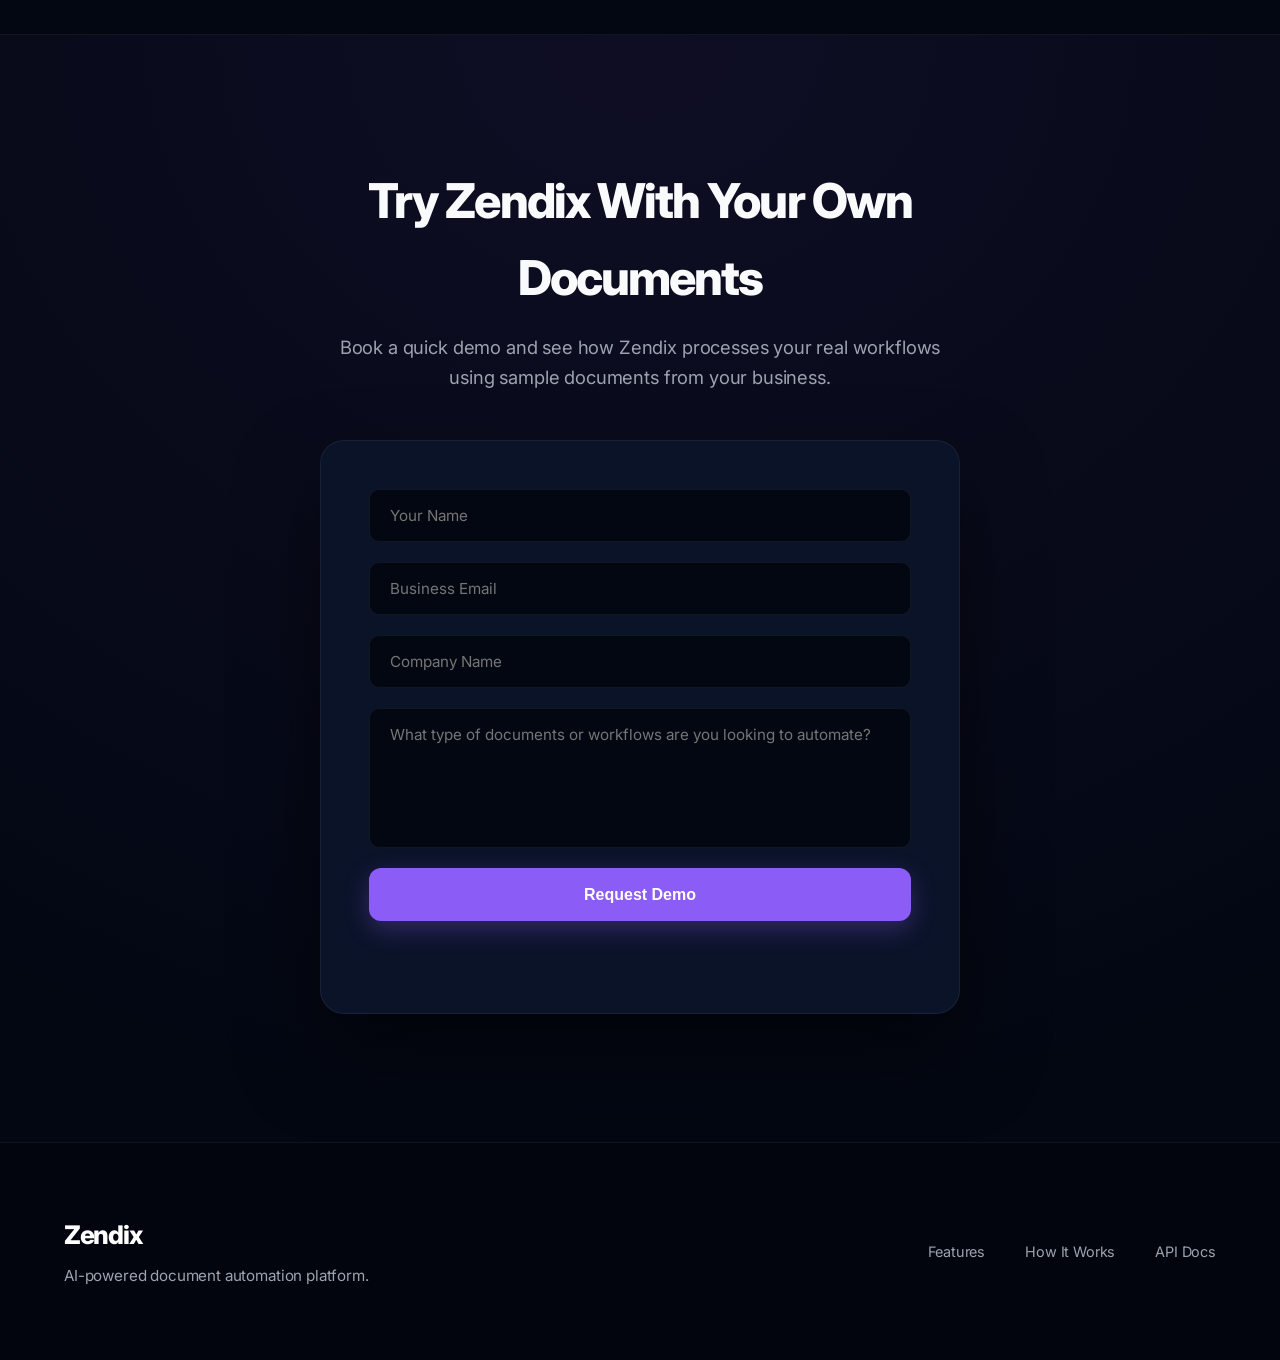
==== commit 151fc7a3: "update index file 2" ====
--- a/index.html
+++ b/index.html
@@ -205,7 +205,7 @@
 
     /* --- Premium Hero Section --- */
     .hero {
-      padding: 11rem 0 6rem;
+      padding: 11rem 0 4rem;
       position: relative;
     }
 
@@ -273,6 +273,82 @@
       filter: drop-shadow(0 25px 50px rgba(0, 0, 0, 0.5));
     }
 
+    /* --- Video Section --- */
+    .video-section {
+      padding: 2rem 0 6rem;
+    }
+
+    .video-wrapper {
+      position: relative;
+      width: 100%;
+      max-width: 960px;
+      margin: 0 auto;
+      aspect-ratio: 16/9;
+      background: var(--surface);
+      border-radius: 24px;
+      border: 1px solid var(--border);
+      box-shadow: 0 30px 60px rgba(0, 0, 0, 0.4), 0 0 40px rgba(139, 92, 246, 0.05);
+      overflow: hidden;
+    }
+
+    .video-wrapper iframe, 
+    .video-wrapper video {
+      width: 100%;
+      height: 100%;
+      border: none;
+      display: block;
+    }
+
+    /* Video Placeholder Overlay Styling */
+    .video-overlay {
+      position: absolute;
+      top: 0;
+      left: 0;
+      width: 100%;
+      height: 100%;
+      background: linear-gradient(180deg, rgba(11, 19, 41, 0.6) 0%, rgba(3, 7, 18, 0.9) 100%);
+      display: flex;
+      flex-direction: column;
+      align-items: center;
+      justify-content: center;
+      cursor: pointer;
+      z-index: 10;
+      transition: opacity 0.4s var(--easing);
+    }
+
+    .video-overlay:hover .play-btn {
+      transform: scale(1.08);
+      background: var(--primary-hover);
+      box-shadow: 0 0 35px var(--primary);
+    }
+
+    .play-btn {
+      width: 76px;
+      height: 76px;
+      background: var(--primary);
+      border-radius: 50%;
+      display: flex;
+      align-items: center;
+      justify-content: center;
+      margin-bottom: 1.25rem;
+      transition: all 0.3s var(--easing);
+      box-shadow: 0 0 25px var(--primary-glow);
+    }
+
+    .play-btn svg {
+      width: 24px;
+      height: 24px;
+      fill: #ffffff;
+      transform: translateX(2px);
+    }
+
+    .video-overlay p {
+      font-size: 1.05rem;
+      font-weight: 600;
+      color: var(--text);
+      letter-spacing: 0.02em;
+    }
+
     /* --- Extraction Keyframes (Hero Automation) --- */
     @keyframes scanline {
       0%, 100% { transform: translateY(0); opacity: 0.3; }
@@ -294,7 +370,6 @@
       40%, 100% { opacity: 1; transform: translateX(0); }
     }
 
-    /* CSS hooks targeting internal SVG nodes safely */
     .scan-line { animation: scanline 4s ease-in-out infinite; }
     .pulse-flow { stroke-dasharray: 8, 4; animation: pulsePath 1.5s linear infinite; }
     .extract-box { animation: flashBox 3s ease-in-out infinite; }
@@ -468,7 +543,6 @@
       background: rgba(11, 19, 41, 0.4);
     }
 
-    /* Outlined Vector Icon Styling for Matrix */
     .feature-tile .tile-icon {
       width: 40px;
       height: 40px;
@@ -751,6 +825,47 @@
     }
 
     /* --- Pricing Module --- */
+    .pricing-toggle-container {
+      display: flex;
+      justify-content: center;
+      margin-bottom: 3rem;
+    }
+
+    .currency-switcher {
+      background: rgba(255, 255, 255, 0.03);
+      border: 1px solid var(--border);
+      padding: 0.35rem;
+      border-radius: 14px;
+      display: inline-flex;
+      gap: 0.25rem;
+    }
+
+    .switcher-btn {
+      background: transparent;
+      border: none;
+      color: var(--muted);
+      padding: 0.6rem 1.5rem;
+      border-radius: 10px;
+      font-size: 0.9rem;
+      font-weight: 600;
+      cursor: pointer;
+      transition: all 0.2s var(--easing);
+    }
+
+    .switcher-btn.active {
+      background: var(--primary);
+      color: #ffffff;
+      box-shadow: 0 4px 12px rgba(139, 92, 246, 0.25);
+    }
+
+    .pricing-table-wrapper {
+      display: none;
+    }
+
+    .pricing-table-wrapper.active {
+      display: block;
+    }
+
     .pricing-split-grid {
       display: grid;
       grid-template-columns: 1.3fr 0.7fr;
@@ -1056,7 +1171,6 @@
           <rect x="15" y="65" width="40" height="6" rx="1" fill="#9ca3af" opacity="0.2"/>
           <rect x="15" y="80" width="65" height="6" rx="1" fill="#9ca3af" opacity="0.2"/>
           
-          <!-- Highlight Extraction Targets (Animated OCR Overlays) -->
           <rect class="extract-box" x="115" y="62" width="40" height="12" rx="3" stroke="#8b5cf6" stroke-width="1.5" fill="rgba(139, 92, 246, 0.05)"/>
           <rect x="120" y="66" width="30" height="4" rx="1" fill="#06b6d4"/>
           
@@ -1129,6 +1243,27 @@
     </div>
   </section>
 
+  <!-- Premium Video Showcase Section -->
+  <section class="video-section">
+    <div class="container">
+      <div class="video-wrapper">
+        <div class="video-overlay" id="videoOverlay">
+          <div class="play-btn">
+            <svg viewBox="0 0 24 24" xmlns="http://www.w3.org/2000/svg">
+              <path d="M8 5v14l11-7z"/>
+            </svg>
+          </div>
+          <p>Watch Zendix Workflow In Action</p>
+        </div>
+        <!-- Default video element placeholder. Replace URL source with your actual platform demo video or an embedded player -->
+        <video id="demoVideo" controls preload="none" poster="[data-uri]">
+          <source src="https://assets.mixkit.co/videos/preview/mixkit-software-developer-working-on-a-conceptual-code-40131-large.mp4" type="video/mp4">
+          Your browser does not support the video tag.
+        </video>
+      </div>
+    </div>
+  </section>
+
   <section style="padding: 0 0 4rem 0;">
     <div class="container">
       <div class="hero-points">
@@ -1264,10 +1399,8 @@
         </div>
       </div>
 
-      <!-- Updated Workflow Gallery with Interactive, High-Context Animated SVGs -->
       <div class="workflow-gallery">
         <div class="workflow-shot">
-          <!-- Card 1: Upload or Connect SVG -->
           <svg viewBox="0 0 240 160" fill="none" xmlns="http://www.w3.org/2000/svg">
             <g transform="translate(40, 25)">
               <rect x="0" y="30" width="160" height="70" rx="10" fill="#0b1329" stroke="rgba(255,255,255,0.06)" stroke-width="1.5"/>
@@ -1285,7 +1418,6 @@
         </div>
 
         <div class="workflow-shot">
-          <!-- Card 2: Automatic Extraction SVG -->
           <svg viewBox="0 0 240 160" fill="none" xmlns="http://www.w3.org/2000/svg">
             <g transform="translate(75, 20)">
               <rect x="0" y="0" width="90" height="120" rx="8" fill="#0b1329" stroke="rgba(255,255,255,0.06)" stroke-width="1.5"/>
@@ -1304,17 +1436,14 @@
         </div>
 
         <div class="workflow-shot">
-          <!-- Card 3: Review and Approve SVG -->
           <svg viewBox="0 0 240 160" fill="none" xmlns="http://www.w3.org/2000/svg">
             <g transform="translate(25, 25)">
               <rect x="0" y="0" width="190" height="110" rx="10" fill="#0b1329" stroke="rgba(255,255,255,0.06)" stroke-width="1.5"/>
               <line x1="95" y1="0" x2="95" y2="110" stroke="rgba(255,255,255,0.06)" stroke-width="1.5"/>
-              <!-- Left Split Frame View -->
               <rect x="12" y="15" width="70" height="80" rx="4" fill="#111d37"/>
               <rect x="20" y="30" width="40" height="10" rx="2" fill="#8b5cf6" opacity="0.3"/>
               <rect x="20" y="50" width="54" height="6" rx="1" fill="#9ca3af" opacity="0.2"/>
               <rect x="20" y="65" width="35" height="6" rx="1" fill="#06b6d4"/>
-              <!-- Right Split Editor View -->
               <rect x="108" y="15" width="70" height="30" rx="4" fill="rgba(255,255,255,0.02)" stroke="#8b5cf6" stroke-width="1"/>
               <rect x="116" y="27" width="40" height="6" rx="1.5" fill="#06b6d4"/>
               <line class="anim-cursor" x1="159" y1="24" x2="159" y2="36" stroke="#8b5cf6" stroke-width="1.5"/>
@@ -1327,7 +1456,6 @@
         </div>
 
         <div class="workflow-shot">
-          <!-- Card 4: Export and Continue SVG -->
           <svg viewBox="0 0 240 160" fill="none" xmlns="http://www.w3.org/2000/svg">
             <g transform="translate(30, 25)">
               <rect x="0" y="0" width="180" height="65" rx="8" fill="#0b1329" stroke="rgba(255,255,255,0.06)" stroke-width="1.5"/>
@@ -1350,7 +1478,6 @@
 
       <div class="showcase">
         <div class="showcase-display" id="showcaseDisplay">
-          <!-- Slide 1: Pending Tasks Table Interface -->
           <div class="showcase-slide active">
             <svg viewBox="0 0 400 300" fill="none" xmlns="http://www.w3.org/2000/svg">
               <rect x="10" y="10" width="380" height="280" rx="16" fill="#0b1329" stroke="rgba(255,255,255,0.06)" stroke-width="1.5"/>
@@ -1381,32 +1508,25 @@
             </svg>
           </div>
 
-          <!-- Slide 2: Zendix Engine Hub Connections -->
           <div class="showcase-slide">
             <svg viewBox="0 0 400 300" fill="none" xmlns="http://www.w3.org/2000/svg">
-              <!-- Connector Lines -->
               <path d="M 100 70 Q 200 70 200 150" stroke="#8b5cf6" stroke-width="1.5" stroke-dasharray="4 4"/>
               <path d="M 100 150 L 200 150" stroke="#06b6d4" stroke-width="1.5"/>
               <path d="M 100 230 Q 200 230 200 150" stroke="#10b981" stroke-width="1.5" stroke-dasharray="4 4"/>
               
-              <!-- Left Nodes (Business Tools) -->
-              <!-- Email Node -->
               <g transform="translate(40, 45)">
                 <rect x="0" y="0" width="60" height="40" rx="8" fill="#111d37" stroke="rgba(255,255,255,0.06)"/>
                 <path d="M18 14 h24 v12 h-24 z M18 14 l12 8 l12 -8" stroke="#8b5cf6" stroke-width="1.5" stroke-linejoin="round" fill="none"/>
               </g>
-              <!-- ERP Node -->
               <g transform="translate(40, 130)">
                 <rect x="0" y="0" width="60" height="40" rx="8" fill="#111d37" stroke="rgba(255,255,255,0.06)"/>
                 <text x="18" y="25" fill="#06b6d4" font-family="'Inter', sans-serif" font-size="11" font-weight="700" letter-spacing="0.05em">ERP</text>
               </g>
-              <!-- Spreadsheet Node -->
               <g transform="translate(40, 210)">
                 <rect x="0" y="0" width="60" height="40" rx="8" fill="#111d37" stroke="rgba(255,255,255,0.06)"/>
                 <path d="M22 14 h16 v12 h-16 z M22 20 h16 M30 14 v12" stroke="#10b981" stroke-width="1.5" fill="none"/>
               </g>
 
-              <!-- Central Zendix Engine Core Hub -->
               <g transform="translate(220, 105)">
                 <rect x="0" y="0" width="140" height="90" rx="16" fill="#030712" stroke="#8b5cf6" stroke-width="2" filter="drop-shadow(0 0 15px rgba(139,92,246,0.2))"/>
                 <text x="38" y="44" fill="#ffffff" font-family="'Inter', sans-serif" font-size="15" font-weight="800" letter-spacing="-0.03em">Zendix</text>
@@ -1418,12 +1538,10 @@
             </svg>
           </div>
 
-          <!-- Slide 3: Efficiency Performance Analytics -->
           <div class="showcase-slide">
             <svg viewBox="0 0 400 300" fill="none" xmlns="http://www.w3.org/2000/svg">
               <rect x="10" y="10" width="380" height="280" rx="16" fill="#0b1329" stroke="rgba(255,255,255,0.06)" stroke-width="1.5"/>
               
-              <!-- Core Line Chart Grid & Vector Path -->
               <g transform="translate(30, 30)">
                 <path d="M 10 130 Q 90 120 130 70 T 250 30" fill="none" stroke="#8b5cf6" stroke-width="3" filter="drop-shadow(0 4px 8px rgba(139,92,246,0.3))"/>
                 <line x1="10" y1="150" x2="250" y2="150" stroke="rgba(255,255,255,0.06)" stroke-width="1.5"/>
@@ -1431,14 +1549,12 @@
                 <circle cx="250" cy="30" r="4" fill="#06b6d4"/>
               </g>
 
-              <!-- Metric KPI Block 1: Accuracy -->
               <g transform="translate(40, 205)">
                 <rect x="0" y="0" width="145" height="65" rx="12" fill="#111d37" stroke="rgba(255,255,255,0.04)"/>
                 <text x="15" y="22" fill="#9ca3af" font-family="'Inter', sans-serif" font-size="10" font-weight="500">ACCURACY</text>
                 <text x="15" y="50" fill="#34d399" font-family="'Inter', sans-serif" font-size="20" font-weight="700" letter-spacing="-0.02em">99.4%</text>
               </g>
 
-              <!-- Metric KPI Block 2: Hours Saved -->
               <g transform="translate(215, 205)">
                 <rect x="0" y="0" width="145" height="65" rx="12" fill="#111d37" stroke="rgba(255,255,255,0.04)"/>
                 <text x="15" y="22" fill="#9ca3af" font-family="'Inter', sans-serif" font-size="10" font-weight="500">HOURS SAVED</text>
@@ -1532,77 +1648,165 @@
         <h2>Simple Pricing That Scales With Your Workload</h2>
         <p>Choose a plan based on monthly document volume and storage needs. Higher tiers include more capacity and room for larger teams.</p>
       </div>
+
+      <!-- Currency Switching Toggle Button Bar -->
+      <div class="pricing-toggle-container">
+        <div class="currency-switcher">
+          <button type="button" class="switcher-btn active" id="btnNgn">NGN</button>
+          <button type="button" class="switcher-btn" id="btnUsd">USD</button>
+        </div>
+      </div>
       
-      <div class="pricing-split-grid">
-        <div class="pricing-main-block">
-          <div class="pricing-table-header">
-            <div>Plan</div>
-            <div>Pages</div>
-            <div>File Storage</div>
-            <div>Monthly Payment</div>
-            <div>Cost Per Page</div>
+      <!-- Container Wrapper 1: Naira (NGN) Pricing Block -->
+      <div class="pricing-table-wrapper active" id="tableNgn">
+        <div class="pricing-split-grid">
+          <div class="pricing-main-block">
+            <div class="pricing-table-header">
+              <div>Plan</div>
+              <div>Pages</div>
+              <div>File Storage</div>
+              <div>Price</div>
+              <div>Cost Per Page</div>
+            </div>
+            
+            <div class="pricing-row">
+              <div class="plan-name">Starter</div>
+              <div data-label="Pages">1,000 pages</div>
+              <div data-label="File Storage">10 GB</div>
+              <div data-label="Price" class="plan-price">₦100,000/mo</div>
+              <div data-label="Cost Per Page" class="plan-price">₦100/page</div>
+            </div>
+            <div class="pricing-row">
+              <div class="plan-name">Growth</div>
+              <div data-label="Pages">2,500 pages</div>
+              <div data-label="File Storage">25 GB</div>
+              <div data-label="Price" class="plan-price">₦225,000/mo</div>
+              <div data-label="Cost Per Page" class="plan-price">₦90/page</div>
+            </div>
+            <div class="pricing-row">
+              <div class="plan-name">Business</div>
+              <div data-label="Pages">5,000 pages</div>
+              <div data-label="File Storage">75 GB</div>
+              <div data-label="Price" class="plan-price">₦400,000/mo</div>
+              <div data-label="Cost Per Page" class="plan-price">₦80/page</div>
+            </div>
+            <div class="pricing-row">
+              <div class="plan-name">Scale</div>
+              <div data-label="Pages">10,000 pages</div>
+              <div data-label="File Storage">200 GB</div>
+              <div data-label="Price" class="plan-price">₦700,000/mo</div>
+              <div data-label="Cost Per Page" class="plan-price">₦70/page</div>
+            </div>
+            <div class="pricing-row">
+              <div class="plan-name">Enterprise</div>
+              <div data-label="Pages">25,000 pages</div>
+              <div data-label="File Storage">500 GB</div>
+              <div data-label="Price" class="plan-price">₦1,500,000/mo</div>
+              <div data-label="Cost Per Page" class="plan-price">₦60/page</div>
+            </div>
+            <div class="pricing-row">
+              <div class="plan-name" style="color: var(--primary);">Custom</div>
+              <div data-label="Pages">Custom pages</div>
+              <div data-label="File Storage">Custom storage</div>
+              <div data-label="Price" class="plan-price" style="color: var(--primary);">Get in touch</div>
+              <div data-label="Cost Per Page" class="plan-price">—</div>
+            </div>
           </div>
-          
-          <div class="pricing-row">
-            <div class="plan-name">Starter</div>
-            <div data-label="Pages">1,000 pages</div>
-            <div data-label="Storage">10 GB</div>
-            <div data-label="Price" class="plan-price">₦100,000</div>
-            <div data-label="Cost" class="plan-price">₦100/page</div>
+
+          <div class="pricing-sidebar-block">
+            <div class="def-card">
+              <h4>PDF Support</h4>
+              <p>Each page in a PDF file counts as a single page.</p>
+            </div>
+            <div class="def-card">
+              <h4>Image Matrix</h4>
+              <p>A single PNG, JPG, JPEG, and WEBP image file counts as a single page.</p>
+            </div>
+            <div class="def-card">
+              <h4>Text Blocks</h4>
+              <p>4,000 characters in text content counts as a single page.</p>
+            </div>
+            <div class="def-card">
+              <h4>Email Strings</h4>
+              <p>4,000 characters in email body counts as a single page.</p>
+            </div>
           </div>
-          <div class="pricing-row">
-            <div class="plan-name">Growth</div>
-            <div data-label="Pages">2,500 pages</div>
-            <div data-label="Storage">25 GB</div>
-            <div data-label="Price" class="plan-price">₦225,000</div>
-            <div data-label="Cost" class="plan-price">₦90/page</div>
+        </div>
+      </div>
+
+      <!-- Container Wrapper 2: Dollar (USD) Pricing Block -->
+      <div class="pricing-table-wrapper" id="tableUsd">
+        <div class="pricing-split-grid">
+          <div class="pricing-main-block">
+            <div class="pricing-table-header">
+              <div>Plan</div>
+              <div>Pages</div>
+              <div>File Storage</div>
+              <div>Price</div>
+              <div>Cost Per Page</div>
+            </div>
+            
+            <div class="pricing-row">
+              <div class="plan-name">Starter</div>
+              <div data-label="Pages">1,000 pages</div>
+              <div data-label="File Storage">10 GB</div>
+              <div data-label="Price" class="plan-price">$150/mo</div>
+              <div data-label="Cost Per Page" class="plan-price">$0.15/page</div>
+            </div>
+            <div class="pricing-row">
+              <div class="plan-name">Growth</div>
+              <div data-label="Pages">2,500 pages</div>
+              <div data-label="File Storage">25 GB</div>
+              <div data-label="Price" class="plan-price">$275/mo</div>
+              <div data-label="Cost Per Page" class="plan-price">$0.11/page</div>
+            </div>
+            <div class="pricing-row">
+              <div class="plan-name">Business</div>
+              <div data-label="Pages">5,000 pages</div>
+              <div data-label="File Storage">75 GB</div>
+              <div data-label="Price" class="plan-price">$450/mo</div>
+              <div data-label="Cost Per Page" class="plan-price">$0.09/page</div>
+            </div>
+            <div class="pricing-row">
+              <div class="plan-name">Scale</div>
+              <div data-label="Pages">10,000 pages</div>
+              <div data-label="File Storage">200 GB</div>
+              <div data-label="Price" class="plan-price">$750/mo</div>
+              <div data-label="Cost Per Page" class="plan-price">$0.075/page</div>
+            </div>
+            <div class="pricing-row">
+              <div class="plan-name">Enterprise</div>
+              <div data-label="Pages">25,000 pages</div>
+              <div data-label="File Storage">500 GB</div>
+              <div data-label="Price" class="plan-price">$1,550/mo</div>
+              <div data-label="Cost Per Page" class="plan-price">$0.062/page</div>
+            </div>
+            <div class="pricing-row">
+              <div class="plan-name" style="color: var(--primary);">Custom</div>
+              <div data-label="Pages">Custom pages</div>
+              <div data-label="File Storage">Custom storage</div>
+              <div data-label="Price" class="plan-price" style="color: var(--primary);">Get in touch</div>
+              <div data-label="Cost Per Page" class="plan-price">—</div>
+            </div>
           </div>
-          <div class="pricing-row">
-            <div class="plan-name">Business</div>
-            <div data-label="Pages">5,000 pages</div>
-            <div data-label="Storage">75 GB</div>
-            <div data-label="Price" class="plan-price">₦400,000</div>
-            <div data-label="Cost" class="plan-price">₦80/page</div>
-          </div>
-          <div class="pricing-row">
-            <div class="plan-name">Scale</div>
-            <div data-label="Pages">10,000 pages</div>
-            <div data-label="Storage">200 GB</div>
-            <div data-label="Price" class="plan-price">₦700,000</div>
-            <div data-label="Cost" class="plan-price">₦70/page</div>
-          </div>
-          <div class="pricing-row">
-            <div class="plan-name">Enterprise</div>
-            <div data-label="Pages">25,000 pages</div>
-            <div data-label="Storage">500 GB</div>
-            <div data-label="Price" class="plan-price">₦1,500,000</div>
-            <div data-label="Cost" class="plan-price">₦60/page</div>
-          </div>
-          <div class="pricing-row">
-            <div class="plan-name" style="color: var(--primary);">Custom</div>
-            <div data-label="Pages">Custom pages</div>
-            <div data-label="Storage">Custom storage</div>
-            <div data-label="Price" class="plan-price" style="color: var(--primary);">Get in touch</div>
-            <div data-label="Cost" class="plan-price">—</div>
-          </div>
-        </div>
-
-        <div class="pricing-sidebar-block">
-          <div class="def-card">
-            <h4>PDF Support</h4>
-            <p>Each page in a PDF file counts as a single page.</p>
-          </div>
-          <div class="def-card">
-            <h4>Image Matrix</h4>
-            <p>A single PNG, JPG, JPEG, and WEBP image file counts as a single page.</p>
-          </div>
-          <div class="def-card">
-            <h4>Text Blocks</h4>
-            <p>4,000 characters in text content counts as a single page.</p>
-          </div>
-          <div class="def-card">
-            <h4>Email Strings</h4>
-            <p>4,000 characters in email body counts as a single page.</p>
+
+          <div class="pricing-sidebar-block">
+            <div class="def-card">
+              <h4>PDF Support</h4>
+              <p>Each page in a PDF file counts as a single page.</p>
+            </div>
+            <div class="def-card">
+              <h4>Image Matrix</h4>
+              <p>A single PNG, JPG, JPEG, and WEBP image file counts as a single page.</p>
+            </div>
+            <div class="def-card">
+              <h4>Text Blocks</h4>
+              <p>4,000 characters in text content counts as a single page.</p>
+            </div>
+            <div class="def-card">
+              <h4>Email Strings</h4>
+              <p>4,000 characters in email body counts as a single page.</p>
+            </div>
           </div>
         </div>
       </div>
@@ -1674,7 +1878,7 @@
       <div class="footer-links">
         <a href="#features">Features</a>
         <a href="#workflow">How It Works</a>
-        <a href="#demo">Request Demo</a>
+        <a href="https://docs.zendix.app/">API Docs</a>
       </div>
     </div>
   </footer>
@@ -1698,6 +1902,42 @@
       });
     }
 
+    // --- Interactive Video Section Layer Handler ---
+    const videoOverlay = document.getElementById('videoOverlay');
+    const demoVideo = document.getElementById('demoVideo');
+
+    if (videoOverlay && demoVideo) {
+      videoOverlay.addEventListener('click', () => {
+        videoOverlay.style.opacity = '0';
+        setTimeout(() => {
+          videoOverlay.style.display = 'none';
+        }, 400);
+        demoVideo.play();
+      });
+    }
+
+    // --- Dynamic Pricing Currency Switcher ---
+    const btnNgn = document.getElementById('btnNgn');
+    const btnUsd = document.getElementById('btnUsd');
+    const tableNgn = document.getElementById('tableNgn');
+    const tableUsd = document.getElementById('tableUsd');
+
+    if (btnNgn && btnUsd && tableNgn && tableUsd) {
+      btnNgn.addEventListener('click', () => {
+        btnUsd.classList.remove('active');
+        btnNgn.classList.add('active');
+        tableUsd.classList.remove('active');
+        tableNgn.classList.add('active');
+      });
+
+      btnUsd.addEventListener('click', () => {
+        btnNgn.classList.remove('active');
+        btnUsd.classList.add('active');
+        tableNgn.classList.remove('active');
+        tableUsd.classList.add('active');
+      });
+    }
+
     // --- Dynamic SVG Showcase Rotation ---
     const slides = document.querySelectorAll('.showcase-slide');
     let currentSlide = 0;
@@ -1707,7 +1947,7 @@
         slides[currentSlide].classList.remove('active');
         currentSlide = (currentSlide + 1) % slides.length;
         slides[currentSlide].classList.add('active');
-      }, 4000); // Transitions to the next image seamlessly every 4 seconds
+      }, 4000);
     }
 
     // --- Formspree AJAX Submission & UI State Handler ---
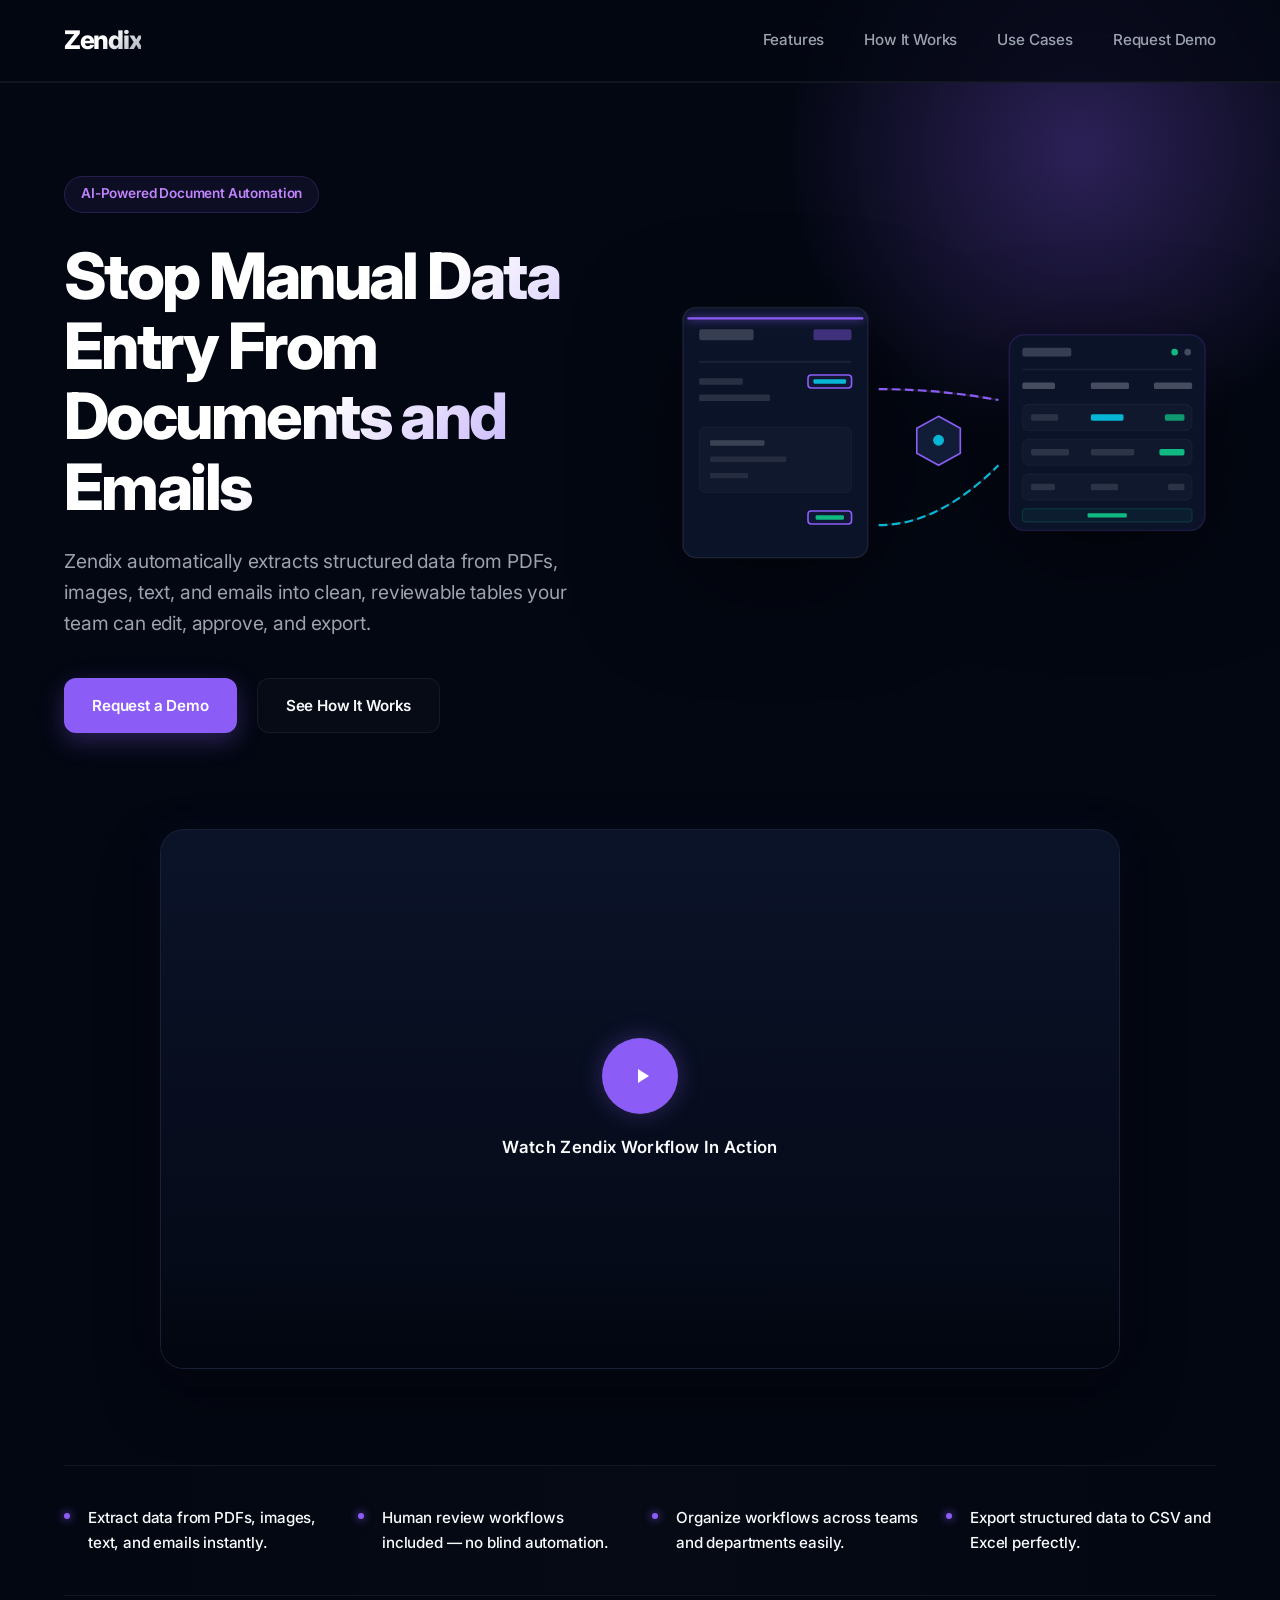
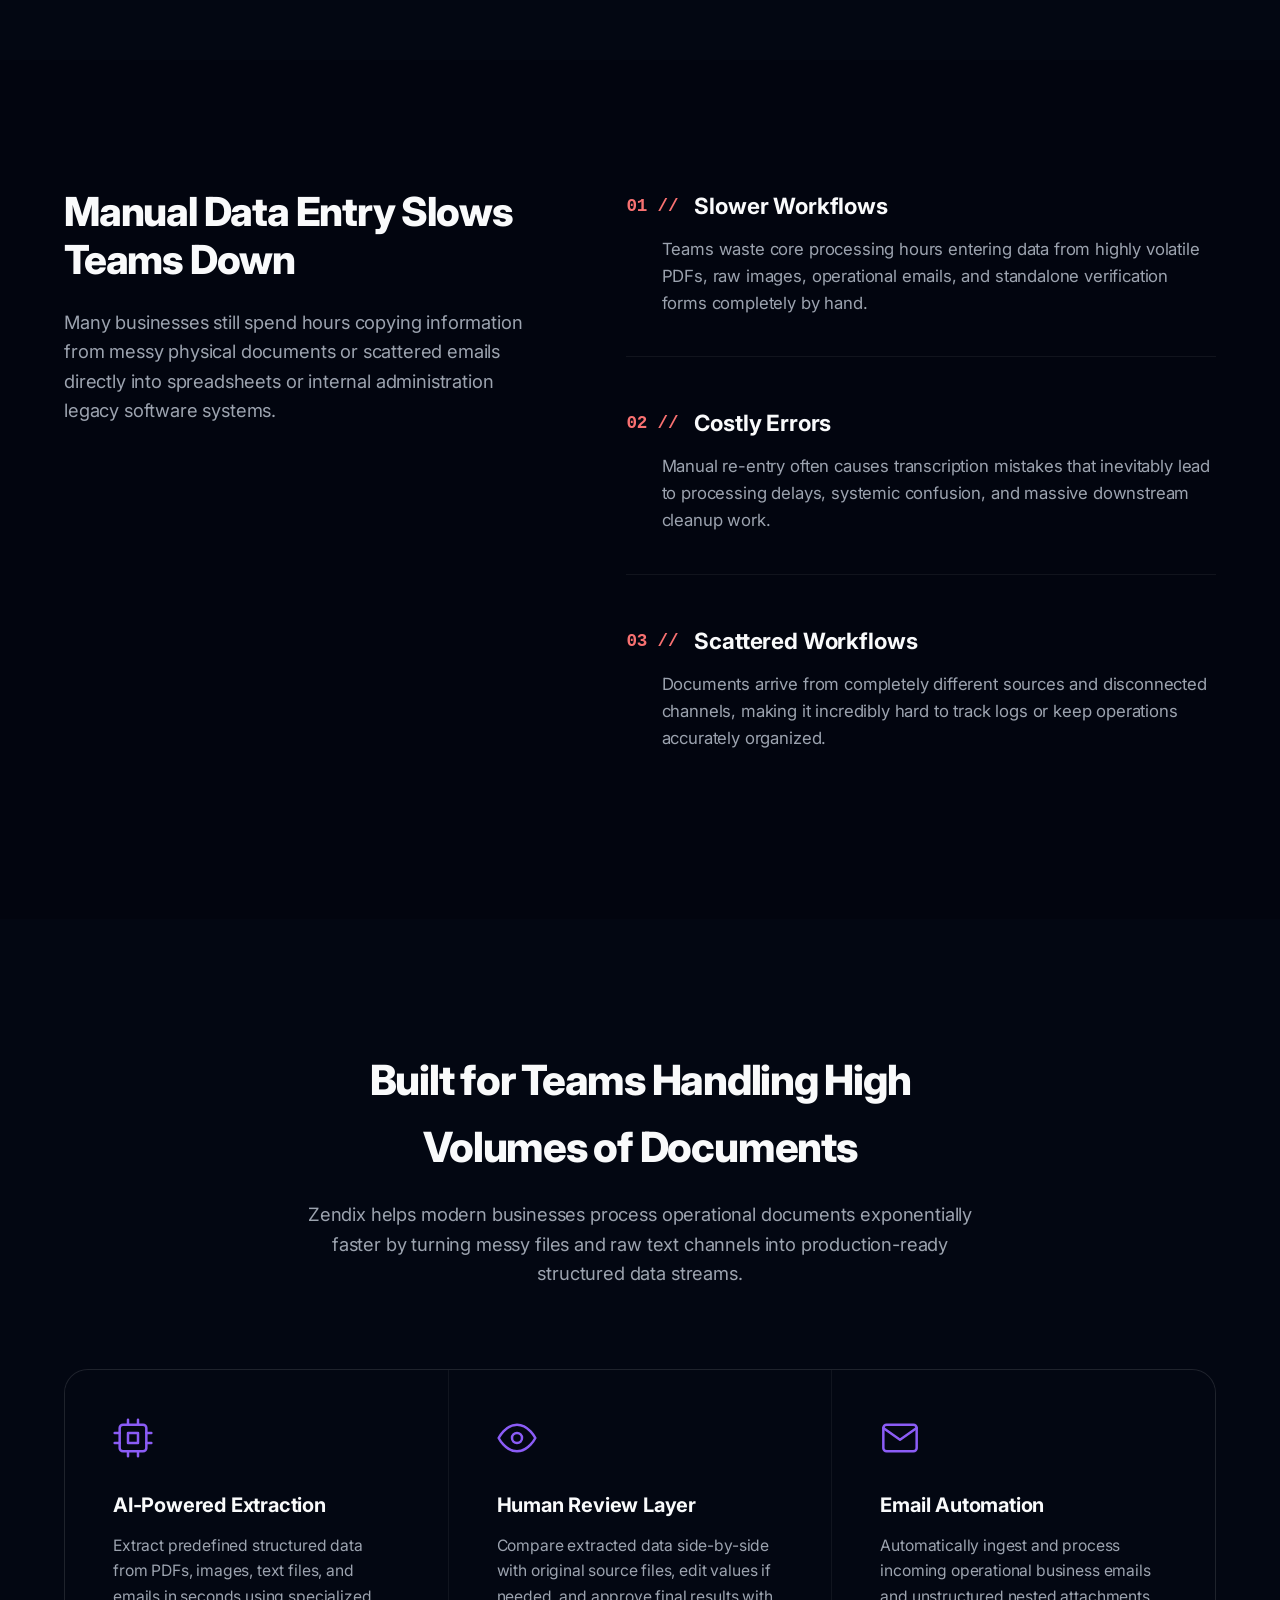
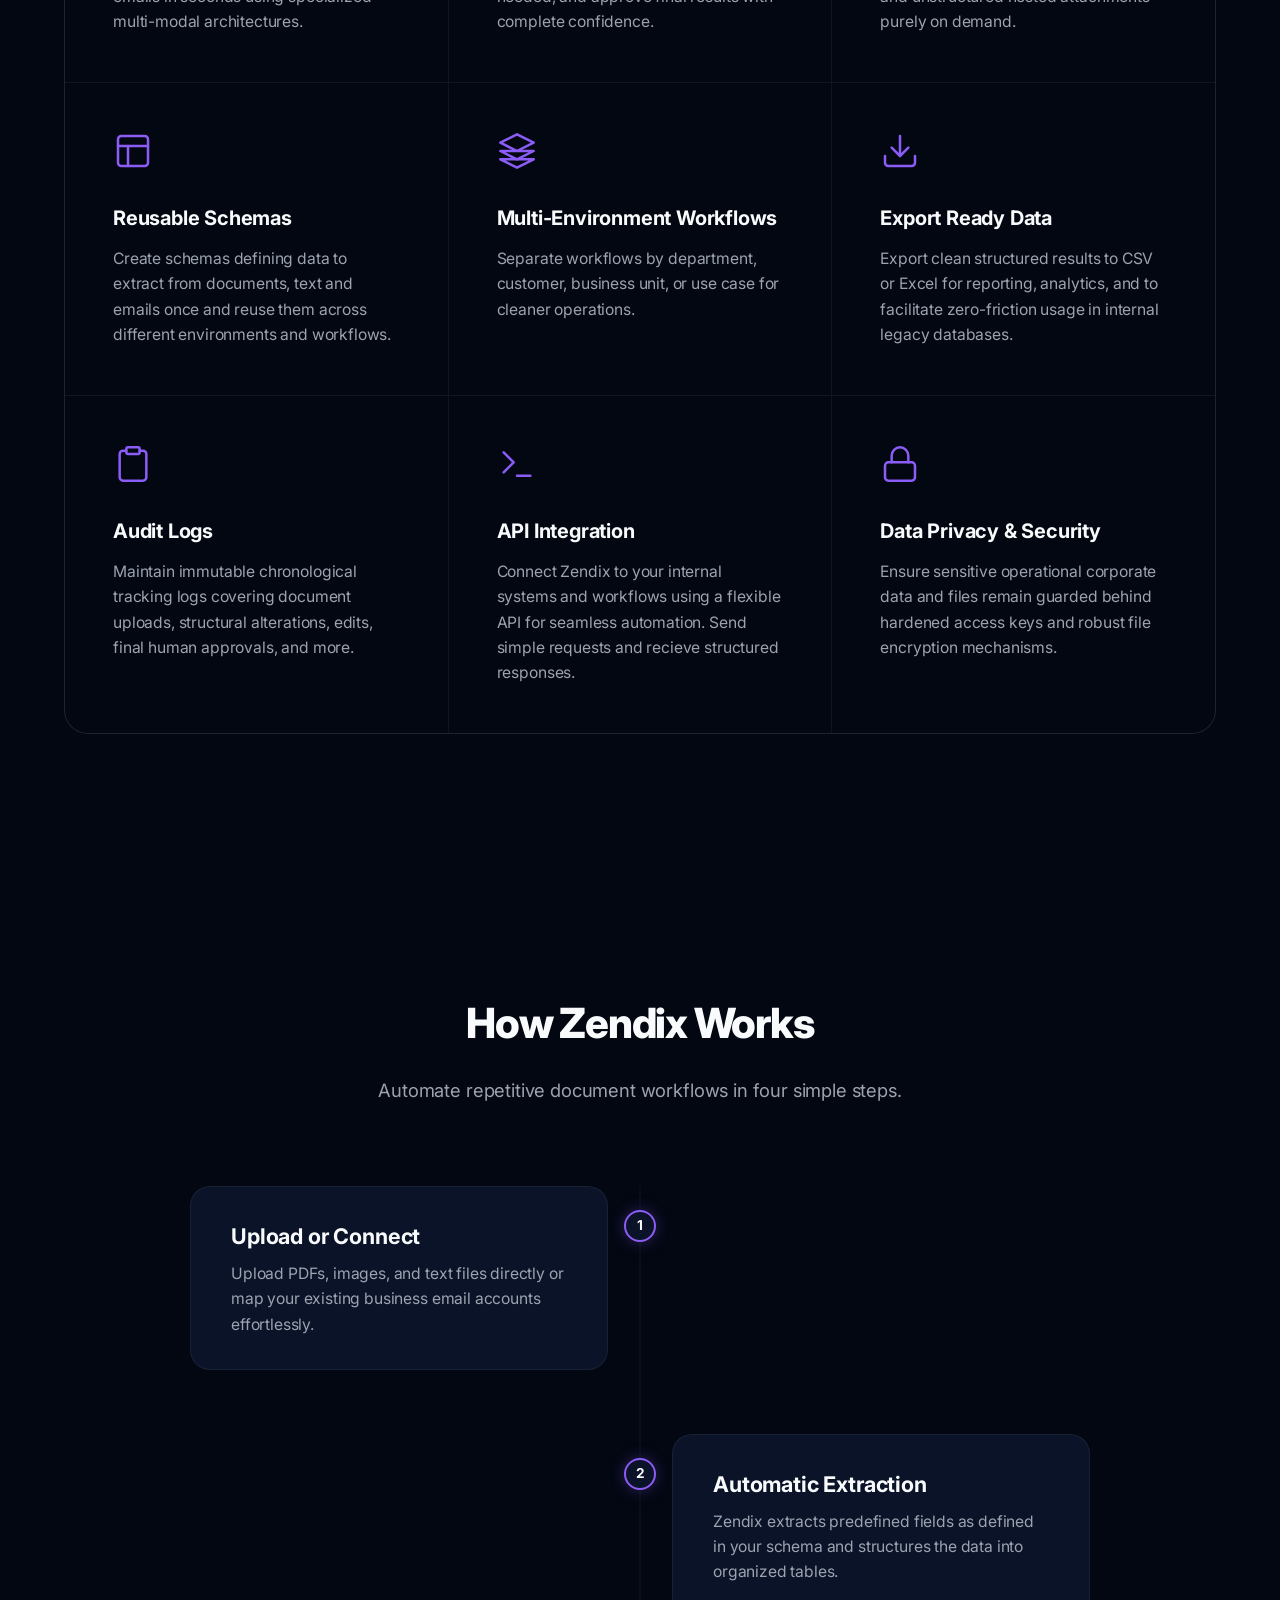
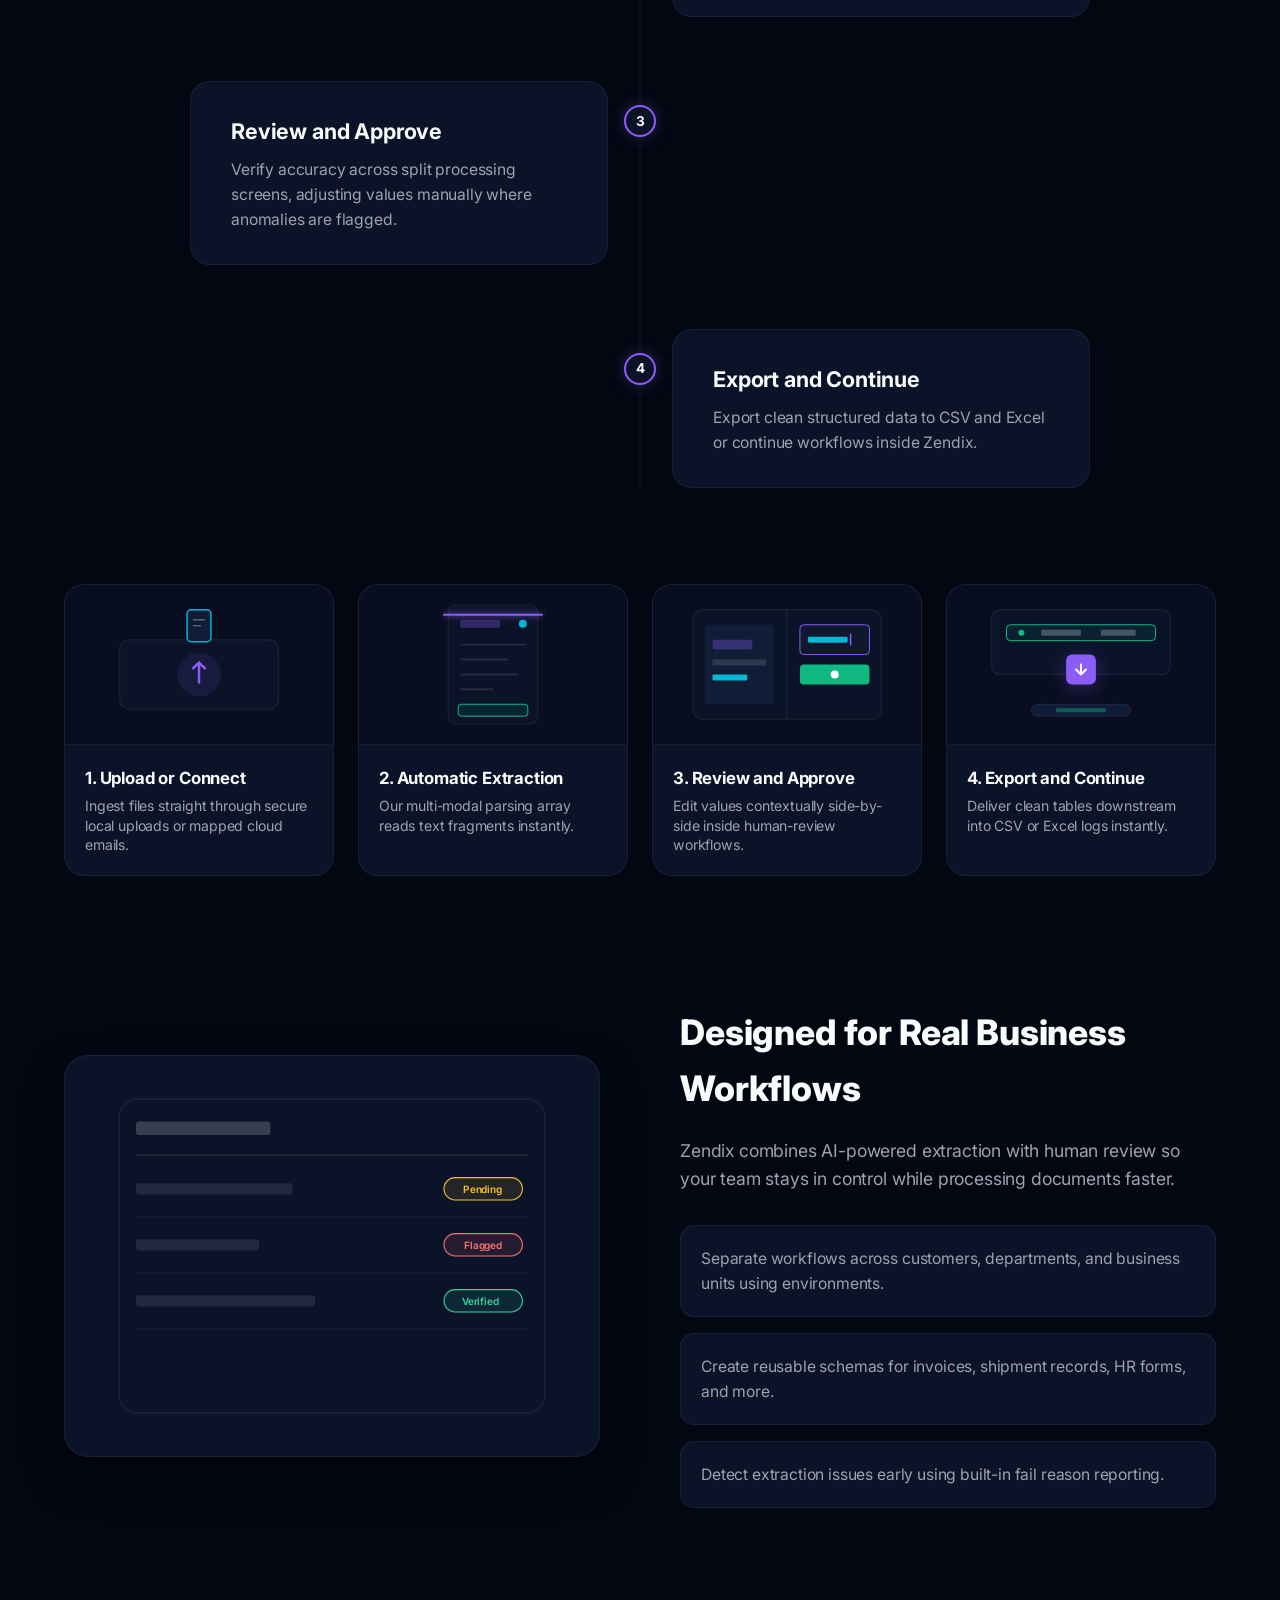
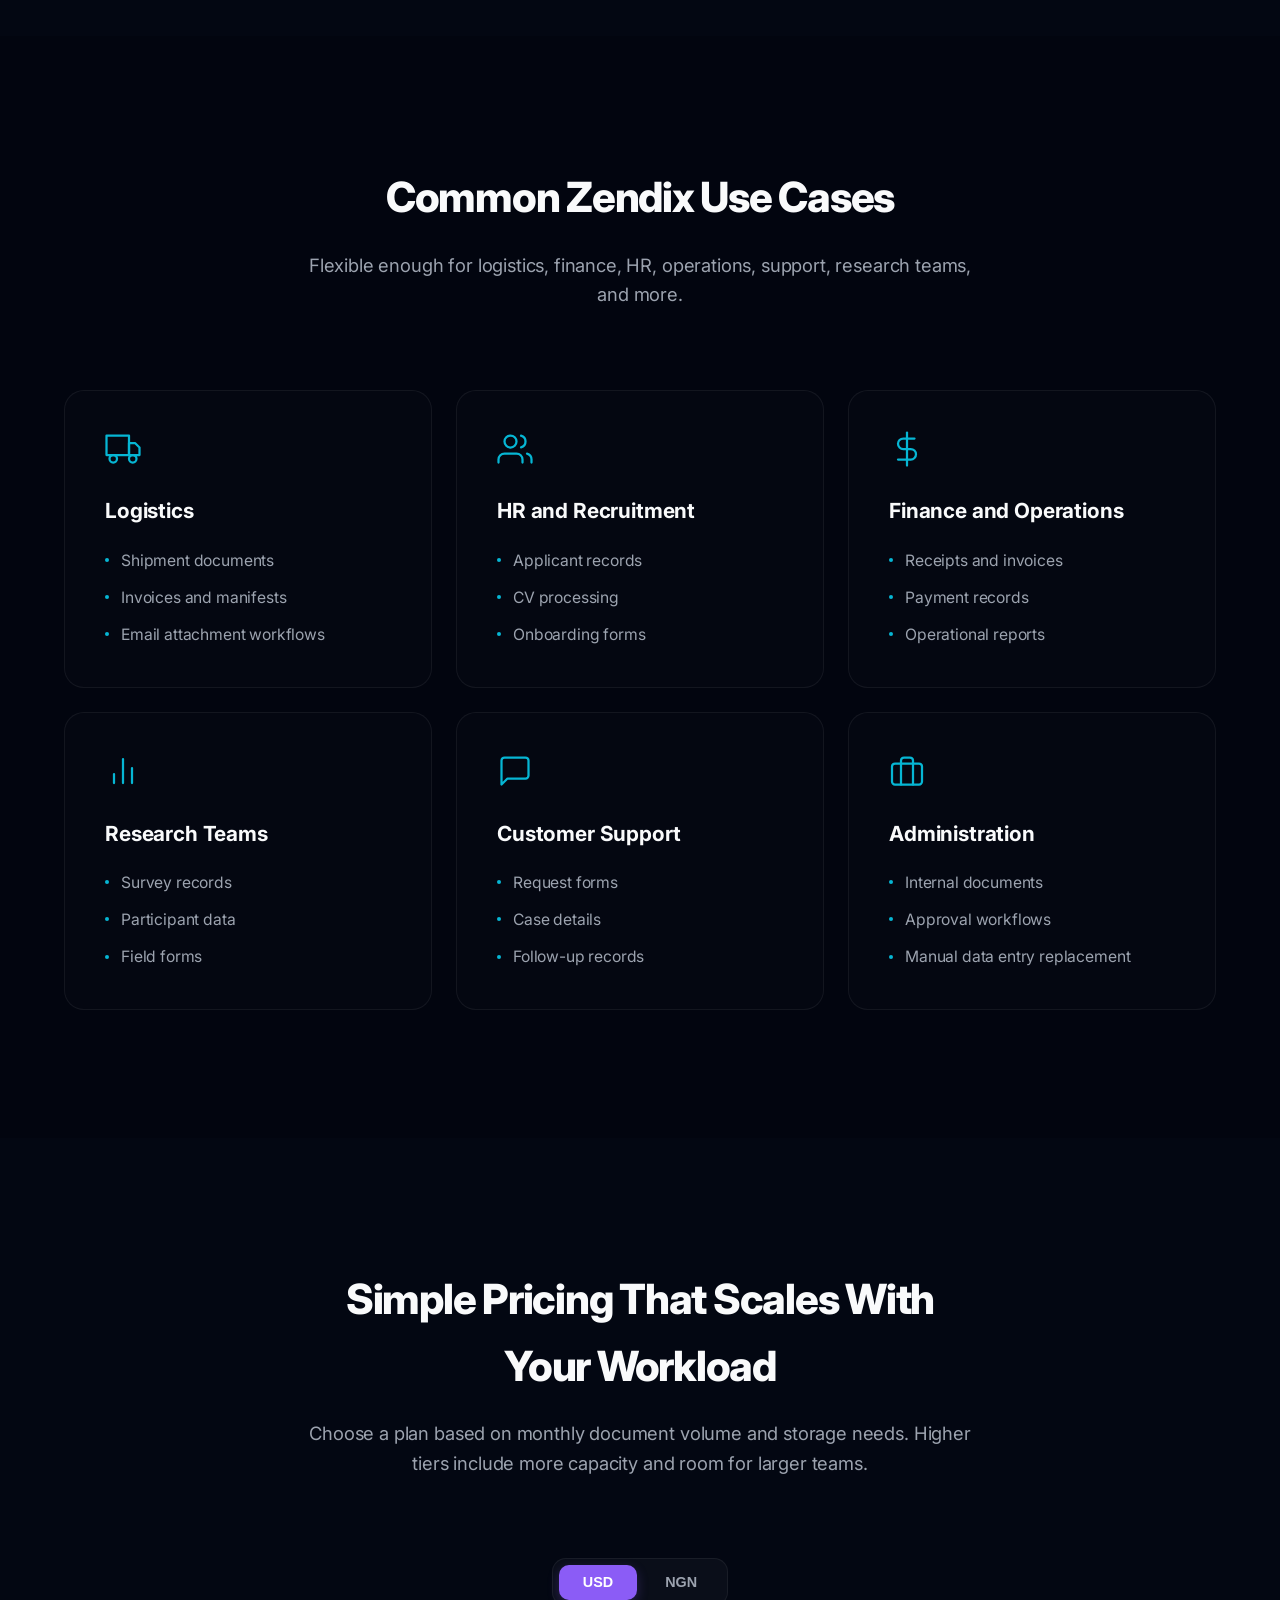
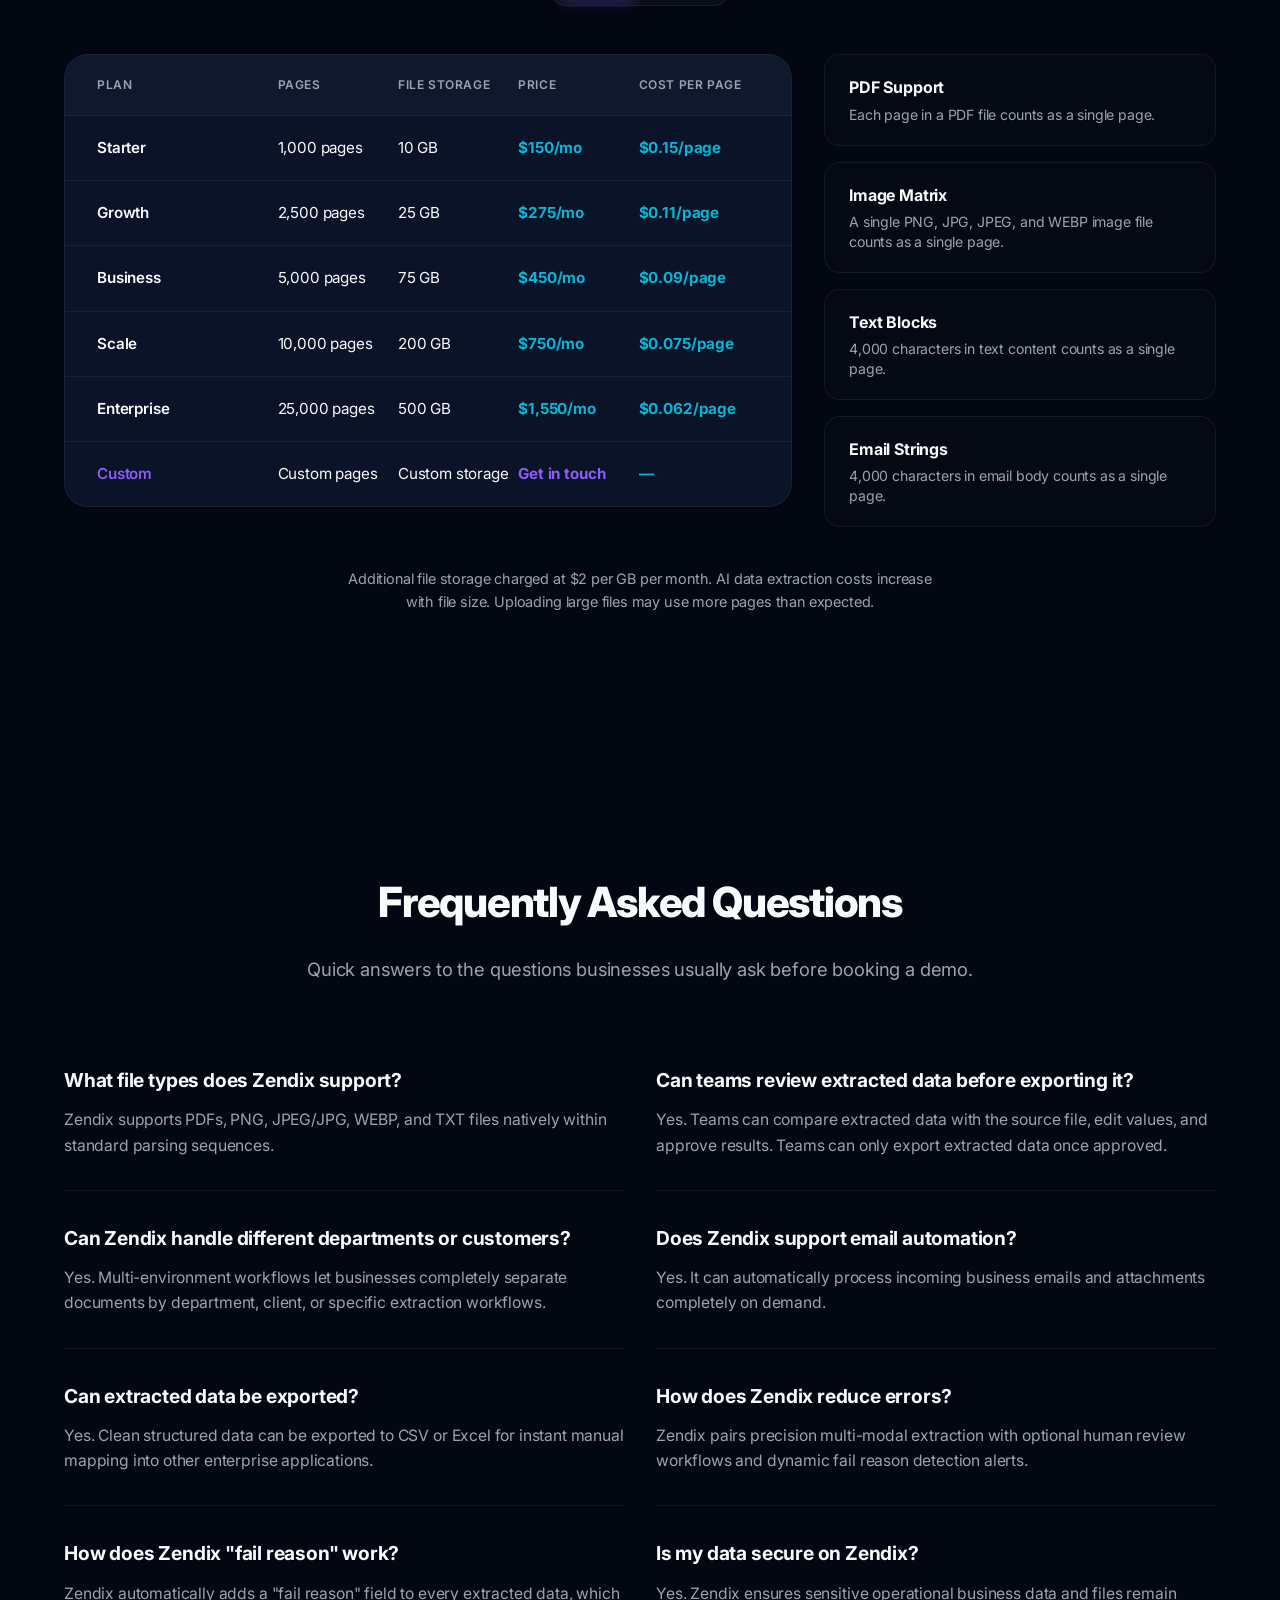
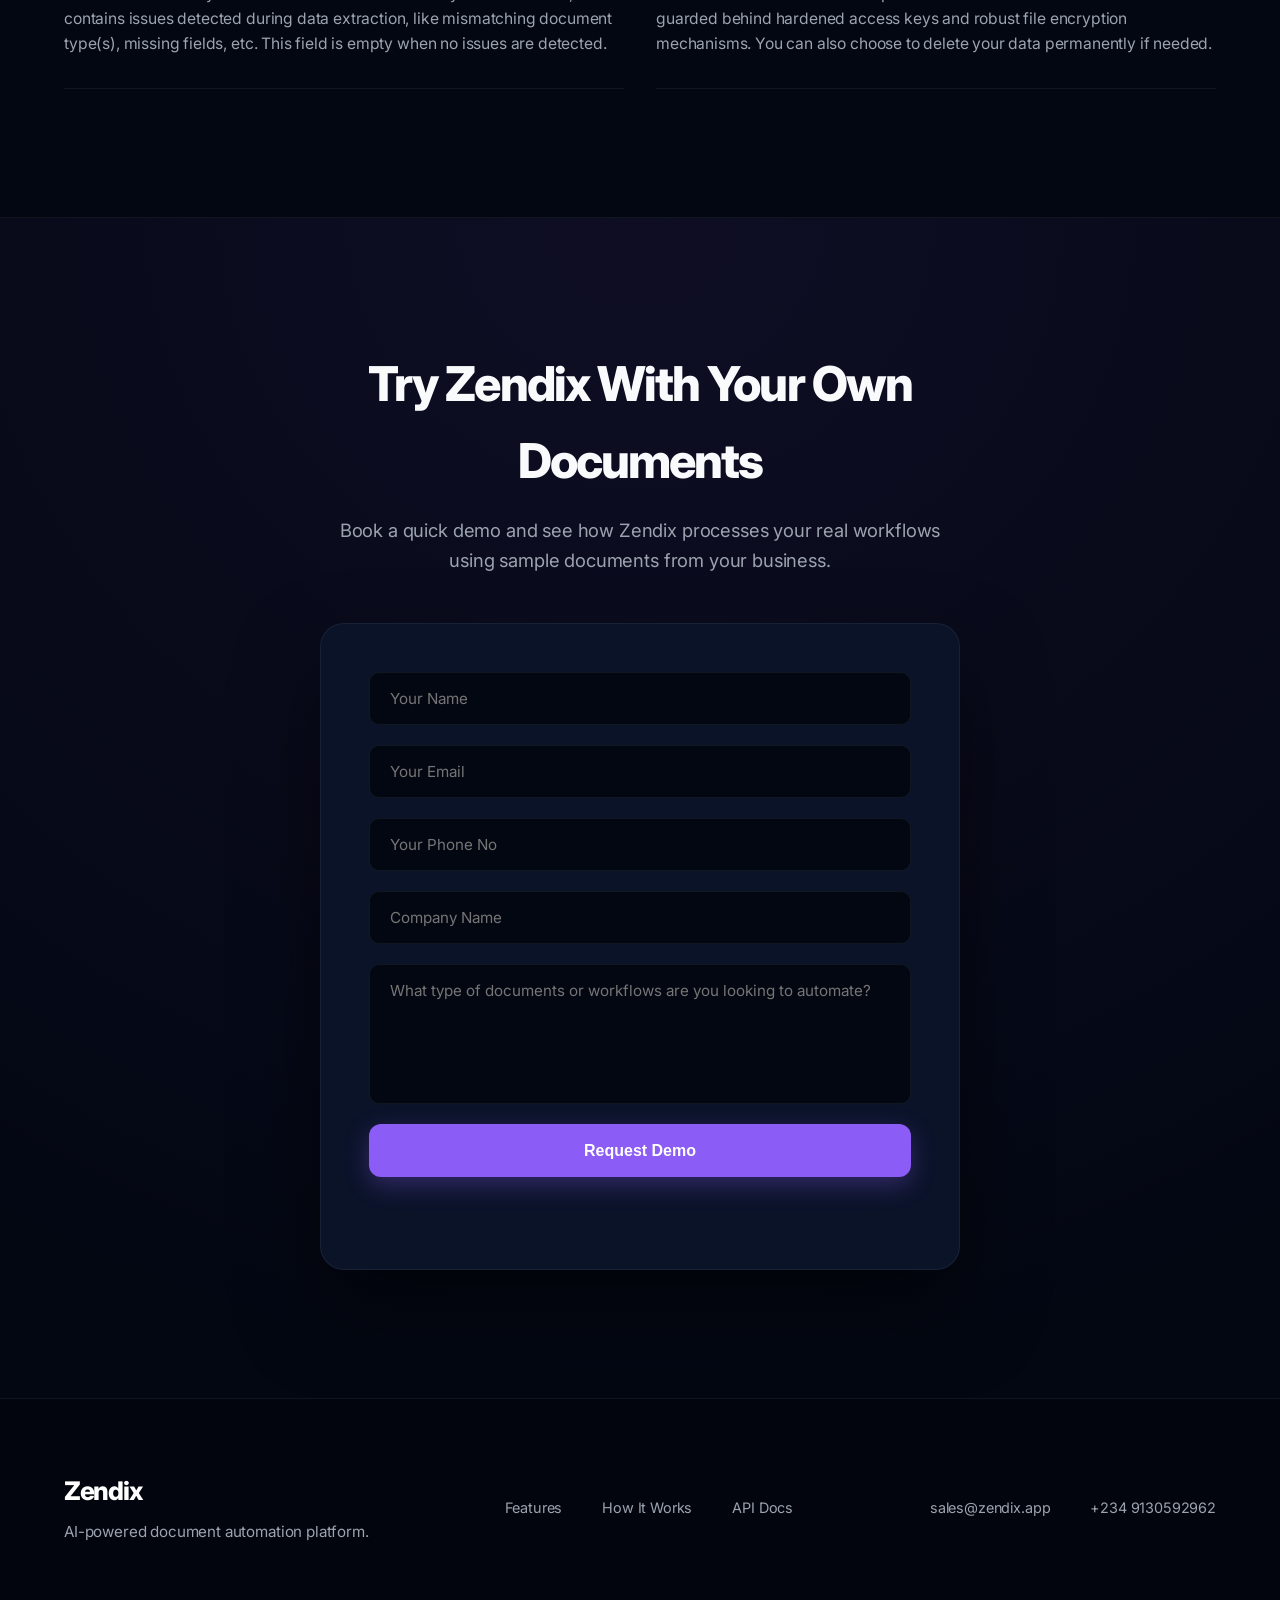
==== commit 1b4e476d: "update index" ====
--- a/index.html
+++ b/index.html
@@ -10,28 +10,28 @@
   <link href="https://fonts.googleapis.com/css2?family=Inter:wght@400;500;600;700;800&display=swap" rel="stylesheet">
   <link rel="icon" href="/favicon.ico" type="image/x-icon">
   <meta name="description" content="Zendix — Automate your data entry workflow with AI." />
-  
+
   <style>
     :root {
       --bg: #030712;
       --surface: #0b1329;
       --surface-card: #111d37;
-      
+
       /* Vibrant Cyber Purple Core & Accents */
       --primary: #8b5cf6;
       --primary-hover: #7c3aed;
       --primary-glow: rgba(139, 92, 246, 0.3);
       --primary-muted: rgba(139, 92, 246, 0.08);
-      
+
       --accent-cyan: #06b6d4;
       --accent-green: #10b981;
-      
+
       /* Neutral Typography & Borders */
       --text: #f9fafb;
       --muted: #9ca3af;
       --border: rgba(255, 255, 255, 0.06);
       --border-hover: rgba(139, 92, 246, 0.35);
-      
+
       --success: #34d399;
       --error: #f87171;
       --easing: cubic-bezier(0.4, 0, 0.2, 1);
@@ -133,9 +133,17 @@
       transition: all 0.3s var(--easing);
     }
 
-    .menu-toggle.active span:nth-child(1) { transform: translateY(8px) rotate(45deg); }
-    .menu-toggle.active span:nth-child(2) { opacity: 0; }
-    .menu-toggle.active span:nth-child(3) { transform: translateY(-8px) rotate(-45deg); }
+    .menu-toggle.active span:nth-child(1) {
+      transform: translateY(8px) rotate(45deg);
+    }
+
+    .menu-toggle.active span:nth-child(2) {
+      opacity: 0;
+    }
+
+    .menu-toggle.active span:nth-child(3) {
+      transform: translateY(-8px) rotate(-45deg);
+    }
 
     .mobile-menu {
       display: block;
@@ -147,7 +155,9 @@
       transition: max-height 0.4s var(--easing);
     }
 
-    .mobile-menu.active { max-height: 360px; }
+    .mobile-menu.active {
+      max-height: 360px;
+    }
 
     .mobile-menu-inner {
       display: flex;
@@ -291,7 +301,7 @@
       overflow: hidden;
     }
 
-    .video-wrapper iframe, 
+    .video-wrapper iframe,
     .video-wrapper video {
       width: 100%;
       height: 100%;
@@ -351,61 +361,176 @@
 
     /* --- Extraction Keyframes (Hero Automation) --- */
     @keyframes scanline {
-      0%, 100% { transform: translateY(0); opacity: 0.3; }
-      50% { transform: translateY(110px); opacity: 0.9; }
+
+      0%,
+      100% {
+        transform: translateY(0);
+        opacity: 0.3;
+      }
+
+      50% {
+        transform: translateY(110px);
+        opacity: 0.9;
+      }
     }
 
     @keyframes pulsePath {
-      0% { stroke-dashoffset: 24; }
-      100% { stroke-dashoffset: 0; }
+      0% {
+        stroke-dashoffset: 24;
+      }
+
+      100% {
+        stroke-dashoffset: 0;
+      }
     }
 
     @keyframes flashBox {
-      0%, 100% { stroke: var(--primary); fill: rgba(139, 92, 246, 0.05); }
-      50% { stroke: var(--accent-cyan); fill: rgba(6, 182, 212, 0.15); }
+
+      0%,
+      100% {
+        stroke: var(--primary);
+        fill: rgba(139, 92, 246, 0.05);
+      }
+
+      50% {
+        stroke: var(--accent-cyan);
+        fill: rgba(6, 182, 212, 0.15);
+      }
     }
 
     @keyframes rowReveal {
-      0%, 15% { opacity: 0.1; transform: translateX(-4px); }
-      40%, 100% { opacity: 1; transform: translateX(0); }
-    }
-
-    .scan-line { animation: scanline 4s ease-in-out infinite; }
-    .pulse-flow { stroke-dasharray: 8, 4; animation: pulsePath 1.5s linear infinite; }
-    .extract-box { animation: flashBox 3s ease-in-out infinite; }
-    .row-1 { animation: rowReveal 5s infinite ease-in-out; }
-    .row-2 { animation: rowReveal 5s infinite ease-in-out 1s; }
-    .row-3 { animation: rowReveal 5s infinite ease-in-out 2s; }
+
+      0%,
+      15% {
+        opacity: 0.1;
+        transform: translateX(-4px);
+      }
+
+      40%,
+      100% {
+        opacity: 1;
+        transform: translateX(0);
+      }
+    }
+
+    .scan-line {
+      animation: scanline 4s ease-in-out infinite;
+    }
+
+    .pulse-flow {
+      stroke-dasharray: 8, 4;
+      animation: pulsePath 1.5s linear infinite;
+    }
+
+    .extract-box {
+      animation: flashBox 3s ease-in-out infinite;
+    }
+
+    .row-1 {
+      animation: rowReveal 5s infinite ease-in-out;
+    }
+
+    .row-2 {
+      animation: rowReveal 5s infinite ease-in-out 1s;
+    }
+
+    .row-3 {
+      animation: rowReveal 5s infinite ease-in-out 2s;
+    }
 
     /* --- Gallery Micro-Animations (Card SVG Elements) --- */
     @keyframes floatFile {
-      0%, 100% { transform: translateY(0); }
-      50% { transform: translateY(-8px); }
-    }
+
+      0%,
+      100% {
+        transform: translateY(0);
+      }
+
+      50% {
+        transform: translateY(-8px);
+      }
+    }
+
     @keyframes pulseArrow {
-      0%, 100% { transform: translateY(0); opacity: 0.4; }
-      50% { transform: translateY(4px); opacity: 1; }
-    }
+
+      0%,
+      100% {
+        transform: translateY(0);
+        opacity: 0.4;
+      }
+
+      50% {
+        transform: translateY(4px);
+        opacity: 1;
+      }
+    }
+
     @keyframes cardScan {
-      0% { transform: translateY(0); opacity: 0; }
-      10%, 90% { opacity: 0.8; }
-      100% { transform: translateY(90px); opacity: 0; }
-    }
+      0% {
+        transform: translateY(0);
+        opacity: 0;
+      }
+
+      10%,
+      90% {
+        opacity: 0.8;
+      }
+
+      100% {
+        transform: translateY(90px);
+        opacity: 0;
+      }
+    }
+
     @keyframes cursorBlink {
-      0%, 100% { opacity: 0; }
-      50% { opacity: 1; }
-    }
+
+      0%,
+      100% {
+        opacity: 0;
+      }
+
+      50% {
+        opacity: 1;
+      }
+    }
+
     @keyframes slideExport {
-      0% { transform: translateY(-15px); opacity: 0; }
-      20%, 80% { transform: translateY(0); opacity: 1; }
-      100% { transform: translateY(20px); opacity: 0; }
-    }
-
-    .anim-file { animation: floatFile 3s ease-in-out infinite; }
-    .anim-arrow { animation: pulseArrow 2s ease-in-out infinite; }
-    .anim-scan { animation: cardScan 3s linear infinite; }
-    .anim-cursor { animation: cursorBlink 1s infinite; }
-    .anim-export { animation: slideExport 3s ease-in-out infinite; }
+      0% {
+        transform: translateY(-15px);
+        opacity: 0;
+      }
+
+      20%,
+      80% {
+        transform: translateY(0);
+        opacity: 1;
+      }
+
+      100% {
+        transform: translateY(20px);
+        opacity: 0;
+      }
+    }
+
+    .anim-file {
+      animation: floatFile 3s ease-in-out infinite;
+    }
+
+    .anim-arrow {
+      animation: pulseArrow 2s ease-in-out infinite;
+    }
+
+    .anim-scan {
+      animation: cardScan 3s linear infinite;
+    }
+
+    .anim-cursor {
+      animation: cursorBlink 1s infinite;
+    }
+
+    .anim-export {
+      animation: slideExport 3s ease-in-out infinite;
+    }
 
     /* --- Section Global Structure --- */
     section {
@@ -438,7 +563,7 @@
       border-top: 1px solid var(--border);
       border-bottom: 1px solid var(--border);
       padding: 2.5rem 0;
-      background: linear-gradient(90deg, transparent, rgba(255,255,255,0.01) 50%, transparent);
+      background: linear-gradient(90deg, transparent, rgba(255, 255, 255, 0.01) 50%, transparent);
     }
 
     .hero-point {
@@ -551,7 +676,7 @@
       stroke-width: 1.5px;
       transition: transform 0.3s var(--easing);
     }
-    
+
     .feature-tile:hover .tile-icon {
       transform: scale(1.1);
       color: #a78bfa;
@@ -705,7 +830,7 @@
       background: var(--surface);
       border-radius: 24px;
       border: 1px solid var(--border);
-      box-shadow: 0 20px 40px rgba(0,0,0,0.4);
+      box-shadow: 0 20px 40px rgba(0, 0, 0, 0.4);
       overflow: hidden;
     }
 
@@ -775,7 +900,7 @@
     }
 
     .use-case-box {
-      background: rgba(255,255,255,0.01);
+      background: rgba(255, 255, 255, 0.01);
       border: 1px solid var(--border);
       padding: 2.5rem;
       border-radius: 20px;
@@ -904,10 +1029,23 @@
       transition: background 0.2s;
     }
 
-    .pricing-row:last-child { border: none; }
-    .pricing-row:hover { background: rgba(255,255,255,0.01); }
-    .pricing-row .plan-name { font-weight: 600; color: var(--text); }
-    .pricing-row .plan-price { font-weight: 700; color: var(--accent-cyan); }
+    .pricing-row:last-child {
+      border: none;
+    }
+
+    .pricing-row:hover {
+      background: rgba(255, 255, 255, 0.01);
+    }
+
+    .pricing-row .plan-name {
+      font-weight: 600;
+      color: var(--text);
+    }
+
+    .pricing-row .plan-price {
+      font-weight: 700;
+      color: var(--accent-cyan);
+    }
 
     .pricing-sidebar-block {
       display: flex;
@@ -1000,7 +1138,7 @@
       padding: 3rem;
       border-radius: 24px;
       border: 1px solid var(--border);
-      box-shadow: 0 40px 80px rgba(0,0,0,0.5);
+      box-shadow: 0 40px 80px rgba(0, 0, 0, 0.5);
       text-align: left;
     }
 
@@ -1072,34 +1210,92 @@
       transition: color 0.2s;
     }
 
-    .footer-links a:hover { color: var(--text); }
+    .footer-links a:hover {
+      color: var(--text);
+    }
 
     /* --- Layout Adapters & Media Queries --- */
     @media (max-width: 1024px) {
-      .hero-grid, .problems-layout, .showcase, .pricing-split-grid {
+
+      .hero-grid,
+      .problems-layout,
+      .showcase,
+      .pricing-split-grid {
         grid-template-columns: 1fr;
         gap: 4rem;
       }
-      .hero-grid { text-align: center; }
-      .hero-actions { justify-content: center; }
-      .hero-points { grid-template-columns: repeat(2, 1fr); gap: 2rem; }
-      #features .features-matrix { grid-template-columns: repeat(2, 1fr); }
-      .use-cases-grid { grid-template-columns: repeat(2, 1fr); }
-      .timeline-track::before { left: 1.5rem; }
-      .timeline-node { grid-template-columns: 1fr; gap: 1.5rem; }
-      .timeline-node:nth-child(even) .timeline-content { grid-column: 1; }
-      .timeline-marker { left: 1.5rem; }
-      .timeline-content { margin-left: 3.5rem; }
-      .workflow-gallery { grid-template-columns: repeat(2, 1fr); }
+
+      .hero-grid {
+        text-align: center;
+      }
+
+      .hero-actions {
+        justify-content: center;
+      }
+
+      .hero-points {
+        grid-template-columns: repeat(2, 1fr);
+        gap: 2rem;
+      }
+
+      #features .features-matrix {
+        grid-template-columns: repeat(2, 1fr);
+      }
+
+      .use-cases-grid {
+        grid-template-columns: repeat(2, 1fr);
+      }
+
+      .timeline-track::before {
+        left: 1.5rem;
+      }
+
+      .timeline-node {
+        grid-template-columns: 1fr;
+        gap: 1.5rem;
+      }
+
+      .timeline-node:nth-child(even) .timeline-content {
+        grid-column: 1;
+      }
+
+      .timeline-marker {
+        left: 1.5rem;
+      }
+
+      .timeline-content {
+        margin-left: 3.5rem;
+      }
+
+      .workflow-gallery {
+        grid-template-columns: repeat(2, 1fr);
+      }
     }
 
     @media (max-width: 768px) {
-      section { padding: 5rem 0; }
-      .hero-points, #features .features-matrix, .use-cases-grid, .pricing-table-header, .pricing-row, .faq-masonry, .workflow-gallery {
+      section {
+        padding: 5rem 0;
+      }
+
+      .hero-points,
+      #features .features-matrix,
+      .use-cases-grid,
+      .pricing-table-header,
+      .pricing-row,
+      .faq-masonry,
+      .workflow-gallery {
         grid-template-columns: 1fr;
       }
-      .pricing-table-header { display: none; }
-      .pricing-row { gap: 0.5rem; padding: 1.5rem; }
+
+      .pricing-table-header {
+        display: none;
+      }
+
+      .pricing-row {
+        gap: 0.5rem;
+        padding: 1.5rem;
+      }
+
       .pricing-row div::before {
         content: attr(data-label) ": ";
         color: var(--muted);
@@ -1107,11 +1303,27 @@
         display: inline-block;
         width: 100px;
       }
-      .pricing-row .plan-name::before { display: none; }
-      .nav-links { display: none; }
-      .menu-toggle { display: flex; }
-      .demo-form { padding: 2rem 1.5rem; }
-      .footer-content { flex-direction: column; text-align: center; }
+
+      .pricing-row .plan-name::before {
+        display: none;
+      }
+
+      .nav-links {
+        display: none;
+      }
+
+      .menu-toggle {
+        display: flex;
+      }
+
+      .demo-form {
+        padding: 2rem 1.5rem;
+      }
+
+      .footer-content {
+        flex-direction: column;
+        text-align: center;
+      }
     }
   </style>
 </head>
@@ -1158,86 +1370,96 @@
           <a href="#workflow" class="btn btn-secondary">See How It Works</a>
         </div>
       </div>
-      
+
       <!-- Native Self-Contained Document-To-Table Animated SVG Hero Illustration -->
       <svg class="hero-illustration" viewBox="0 0 500 350" fill="none" xmlns="http://www.w3.org/2000/svg">
         <!-- Left Side: Source Invoice Card -->
         <g transform="translate(10, 40)">
-          <rect x="0" y="0" width="170" height="230" rx="12" fill="#0b1329" stroke="rgba(255, 255, 255, 0.08)" stroke-width="1.5"/>
-          <rect x="15" y="20" width="50" height="10" rx="2" fill="#9ca3af" opacity="0.3"/>
-          <rect x="120" y="20" width="35" height="10" rx="2" fill="#8b5cf6" opacity="0.4"/>
-          
-          <line x1="15" y1="50" x2="155" y2="50" stroke="rgba(255,255,255,0.06)" stroke-width="2"/>
-          <rect x="15" y="65" width="40" height="6" rx="1" fill="#9ca3af" opacity="0.2"/>
-          <rect x="15" y="80" width="65" height="6" rx="1" fill="#9ca3af" opacity="0.2"/>
-          
-          <rect class="extract-box" x="115" y="62" width="40" height="12" rx="3" stroke="#8b5cf6" stroke-width="1.5" fill="rgba(139, 92, 246, 0.05)"/>
-          <rect x="120" y="66" width="30" height="4" rx="1" fill="#06b6d4"/>
-          
-          <rect class="extract-box" x="115" y="187" width="40" height="12" rx="3" stroke="#8b5cf6" stroke-width="1.5" fill="rgba(139, 92, 246, 0.05)"/>
-          <rect x="122" y="191" width="26" height="4" rx="1" fill="#10b981"/>
-          
-          <rect x="15" y="110" width="140" height="60" rx="6" fill="rgba(255,255,255,0.02)" stroke="rgba(255,255,255,0.04)"/>
-          <rect x="25" y="122" width="50" height="5" rx="1" fill="#9ca3af" opacity="0.3"/>
-          <rect x="25" y="137" width="70" height="5" rx="1" fill="#9ca3af" opacity="0.15"/>
-          <rect x="25" y="152" width="35" height="5" rx="1" fill="#9ca3af" opacity="0.15"/>
-          
-          <line class="scan-line" x1="5" y1="10" x2="165" y2="10" stroke="#8b5cf6" stroke-width="2" stroke-linecap="round" filter="drop-shadow(0 0 4px #8b5cf6)"/>
+          <rect x="0" y="0" width="170" height="230" rx="12" fill="#0b1329" stroke="rgba(255, 255, 255, 0.08)"
+            stroke-width="1.5" />
+          <rect x="15" y="20" width="50" height="10" rx="2" fill="#9ca3af" opacity="0.3" />
+          <rect x="120" y="20" width="35" height="10" rx="2" fill="#8b5cf6" opacity="0.4" />
+
+          <line x1="15" y1="50" x2="155" y2="50" stroke="rgba(255,255,255,0.06)" stroke-width="2" />
+          <rect x="15" y="65" width="40" height="6" rx="1" fill="#9ca3af" opacity="0.2" />
+          <rect x="15" y="80" width="65" height="6" rx="1" fill="#9ca3af" opacity="0.2" />
+
+          <rect class="extract-box" x="115" y="62" width="40" height="12" rx="3" stroke="#8b5cf6" stroke-width="1.5"
+            fill="rgba(139, 92, 246, 0.05)" />
+          <rect x="120" y="66" width="30" height="4" rx="1" fill="#06b6d4" />
+
+          <rect class="extract-box" x="115" y="187" width="40" height="12" rx="3" stroke="#8b5cf6" stroke-width="1.5"
+            fill="rgba(139, 92, 246, 0.05)" />
+          <rect x="122" y="191" width="26" height="4" rx="1" fill="#10b981" />
+
+          <rect x="15" y="110" width="140" height="60" rx="6" fill="rgba(255,255,255,0.02)"
+            stroke="rgba(255,255,255,0.04)" />
+          <rect x="25" y="122" width="50" height="5" rx="1" fill="#9ca3af" opacity="0.3" />
+          <rect x="25" y="137" width="70" height="5" rx="1" fill="#9ca3af" opacity="0.15" />
+          <rect x="25" y="152" width="35" height="5" rx="1" fill="#9ca3af" opacity="0.15" />
+
+          <line class="scan-line" x1="5" y1="10" x2="165" y2="10" stroke="#8b5cf6" stroke-width="2"
+            stroke-linecap="round" filter="drop-shadow(0 0 4px #8b5cf6)" />
         </g>
 
         <!-- Center Connecting Flow -->
         <g transform="translate(180, 0)">
-          <path d="M 10 115 Q 65 115 120 125" fill="none" stroke="rgba(255, 255, 255, 0.08)" stroke-width="2"/>
-          <path class="pulse-flow" d="M 10 115 Q 65 115 120 125" fill="none" stroke="#8b5cf6" stroke-width="2"/>
-          
-          <path d="M 10 240 Q 65 240 120 185" fill="none" stroke="rgba(255, 255, 255, 0.08)" stroke-width="2"/>
-          <path class="pulse-flow" d="M 10 240 Q 65 240 120 185" fill="none" stroke="#06b6d4" stroke-width="2"/>
-          
+          <path d="M 10 115 Q 65 115 120 125" fill="none" stroke="rgba(255, 255, 255, 0.08)" stroke-width="2" />
+          <path class="pulse-flow" d="M 10 115 Q 65 115 120 125" fill="none" stroke="#8b5cf6" stroke-width="2" />
+
+          <path d="M 10 240 Q 65 240 120 185" fill="none" stroke="rgba(255, 255, 255, 0.08)" stroke-width="2" />
+          <path class="pulse-flow" d="M 10 240 Q 65 240 120 185" fill="none" stroke="#06b6d4" stroke-width="2" />
+
           <g transform="translate(45, 140)">
-            <polygon points="20,0 40,11 40,34 20,45 0,34 0,11" fill="#111d37" stroke="#8b5cf6" stroke-width="1.5"/>
+            <polygon points="20,0 40,11 40,34 20,45 0,34 0,11" fill="#111d37" stroke="#8b5cf6" stroke-width="1.5" />
             <circle cx="20" cy="22" r="5" fill="#06b6d4">
-              <animate attributeName="r" values="4;7;4" dur="3s" infinite="true"/>
-              <animate attributeName="opacity" values="0.6;1;0.6" dur="3s" infinite="true"/>
+              <animate attributeName="r" values="4;7;4" dur="3s" infinite="true" />
+              <animate attributeName="opacity" values="0.6;1;0.6" dur="3s" infinite="true" />
             </circle>
           </g>
         </g>
 
         <!-- Right Side: Destination Data Table -->
         <g transform="translate(310, 65)">
-          <rect x="0" y="0" width="180" height="180" rx="14" fill="#0b1329" stroke="rgba(139, 92, 246, 0.15)" stroke-width="1.5"/>
-          
-          <rect x="12" y="12" width="45" height="8" rx="2" fill="#9ca3af" opacity="0.3"/>
-          <circle cx="152" cy="16" r="3" fill="#10b981"/>
-          <circle cx="164" cy="16" r="3" fill="#9ca3af" opacity="0.4"/>
-          <line x1="12" y1="32" x2="168" y2="32" stroke="rgba(255,255,255,0.06)" stroke-width="1.5"/>
-          
-          <rect x="12" y="44" width="30" height="6" rx="1.5" fill="#9ca3af" opacity="0.4"/>
-          <rect x="75" y="44" width="35" height="6" rx="1.5" fill="#9ca3af" opacity="0.4"/>
-          <rect x="133" y="44" width="35" height="6" rx="1.5" fill="#9ca3af" opacity="0.4"/>
-          
+          <rect x="0" y="0" width="180" height="180" rx="14" fill="#0b1329" stroke="rgba(139, 92, 246, 0.15)"
+            stroke-width="1.5" />
+
+          <rect x="12" y="12" width="45" height="8" rx="2" fill="#9ca3af" opacity="0.3" />
+          <circle cx="152" cy="16" r="3" fill="#10b981" />
+          <circle cx="164" cy="16" r="3" fill="#9ca3af" opacity="0.4" />
+          <line x1="12" y1="32" x2="168" y2="32" stroke="rgba(255,255,255,0.06)" stroke-width="1.5" />
+
+          <rect x="12" y="44" width="30" height="6" rx="1.5" fill="#9ca3af" opacity="0.4" />
+          <rect x="75" y="44" width="35" height="6" rx="1.5" fill="#9ca3af" opacity="0.4" />
+          <rect x="133" y="44" width="35" height="6" rx="1.5" fill="#9ca3af" opacity="0.4" />
+
           <g class="row-1">
-            <rect x="12" y="64" width="156" height="24" rx="6" fill="rgba(255,255,255,0.02)" stroke="rgba(255,255,255,0.04)"/>
-            <rect x="20" y="73" width="25" height="6" rx="1.5" fill="#9ca3af" opacity="0.2"/>
-            <rect x="75" y="73" width="30" height="6" rx="1.5" fill="#06b6d4"/>
-            <rect x="143" y="73" width="18" height="6" rx="1.5" fill="#10b981" opacity="0.8"/>
+            <rect x="12" y="64" width="156" height="24" rx="6" fill="rgba(255,255,255,0.02)"
+              stroke="rgba(255,255,255,0.04)" />
+            <rect x="20" y="73" width="25" height="6" rx="1.5" fill="#9ca3af" opacity="0.2" />
+            <rect x="75" y="73" width="30" height="6" rx="1.5" fill="#06b6d4" />
+            <rect x="143" y="73" width="18" height="6" rx="1.5" fill="#10b981" opacity="0.8" />
           </g>
-          
+
           <g class="row-2">
-            <rect x="12" y="96" width="156" height="24" rx="6" fill="rgba(255,255,255,0.02)" stroke="rgba(255,255,255,0.04)"/>
-            <rect x="20" y="105" width="35" height="6" rx="1.5" fill="#9ca3af" opacity="0.2"/>
-            <rect x="75" y="105" width="40" height="6" rx="1.5" fill="#9ca3af" opacity="0.2"/>
-            <rect x="138" y="105" width="23" height="6" rx="1.5" fill="#10b981"/>
+            <rect x="12" y="96" width="156" height="24" rx="6" fill="rgba(255,255,255,0.02)"
+              stroke="rgba(255,255,255,0.04)" />
+            <rect x="20" y="105" width="35" height="6" rx="1.5" fill="#9ca3af" opacity="0.2" />
+            <rect x="75" y="105" width="40" height="6" rx="1.5" fill="#9ca3af" opacity="0.2" />
+            <rect x="138" y="105" width="23" height="6" rx="1.5" fill="#10b981" />
           </g>
-          
+
           <g class="row-3">
-            <rect x="12" y="128" width="156" height="24" rx="6" fill="rgba(255,255,255,0.02)" stroke="rgba(255,255,255,0.04)"/>
-            <rect x="20" y="137" width="22" height="6" rx="1.5" fill="#9ca3af" opacity="0.2"/>
-            <rect x="75" y="137" width="25" height="6" rx="1.5" fill="#9ca3af" opacity="0.2"/>
-            <rect x="146" y="137" width="15" height="6" rx="1.5" fill="#9ca3af" opacity="0.2"/>
+            <rect x="12" y="128" width="156" height="24" rx="6" fill="rgba(255,255,255,0.02)"
+              stroke="rgba(255,255,255,0.04)" />
+            <rect x="20" y="137" width="22" height="6" rx="1.5" fill="#9ca3af" opacity="0.2" />
+            <rect x="75" y="137" width="25" height="6" rx="1.5" fill="#9ca3af" opacity="0.2" />
+            <rect x="146" y="137" width="15" height="6" rx="1.5" fill="#9ca3af" opacity="0.2" />
           </g>
-          
-          <rect x="12" y="160" width="156" height="12" rx="3" fill="rgba(16, 185, 129, 0.06)" stroke="rgba(16, 185, 129, 0.2)"/>
-          <rect x="72" y="164" width="36" height="4" rx="1" fill="#10b981"/>
+
+          <rect x="12" y="160" width="156" height="12" rx="3" fill="rgba(16, 185, 129, 0.06)"
+            stroke="rgba(16, 185, 129, 0.2)" />
+          <rect x="72" y="164" width="36" height="4" rx="1" fill="#10b981" />
         </g>
       </svg>
     </div>
@@ -1250,14 +1472,17 @@
         <div class="video-overlay" id="videoOverlay">
           <div class="play-btn">
             <svg viewBox="0 0 24 24" xmlns="http://www.w3.org/2000/svg">
-              <path d="M8 5v14l11-7z"/>
+              <path d="M8 5v14l11-7z" />
             </svg>
           </div>
           <p>Watch Zendix Workflow In Action</p>
         </div>
         <!-- Default video element placeholder. Replace URL source with your actual platform demo video or an embedded player -->
-        <video id="demoVideo" controls preload="none" poster="[data-uri]">
-          <source src="https://assets.mixkit.co/videos/preview/mixkit-software-developer-working-on-a-conceptual-code-40131-large.mp4" type="video/mp4">
+        <video id="demoVideo" controls preload="none"
+          poster="[data-uri]">
+          <source
+            src="https://res.cloudinary.com/djcpw3ots/video/upload/v1779061750/InShot_20260518_003816291_acklzq.mp4"
+            type="video/mp4">
           Your browser does not support the video tag.
         </video>
       </div>
@@ -1279,20 +1504,24 @@
     <div class="container problems-layout">
       <div class="problems-sticky">
         <h2>Manual Data Entry Slows Teams Down</h2>
-        <p>Many businesses still spend hours copying information from messy physical documents or scattered emails directly into spreadsheets or internal administration legacy software systems.</p>
+        <p>Many businesses still spend hours copying information from messy physical documents or scattered emails
+          directly into spreadsheets or internal administration legacy software systems.</p>
       </div>
       <div class="problems-list">
         <div class="problem-item">
           <h3><span>01 //</span> Slower Workflows</h3>
-          <p>Teams waste core processing hours entering data from highly volatile PDFs, raw images, operational emails, and standalone verification forms completely by hand.</p>
+          <p>Teams waste core processing hours entering data from highly volatile PDFs, raw images, operational emails,
+            and standalone verification forms completely by hand.</p>
         </div>
         <div class="problem-item">
           <h3><span>02 //</span> Costly Errors</h3>
-          <p>Manual re-entry often causes transcription mistakes that inevitably lead to processing delays, systemic confusion, and massive downstream cleanup work.</p>
+          <p>Manual re-entry often causes transcription mistakes that inevitably lead to processing delays, systemic
+            confusion, and massive downstream cleanup work.</p>
         </div>
         <div class="problem-item">
           <h3><span>03 //</span> Scattered Workflows</h3>
-          <p>Documents arrive from completely different sources and disconnected channels, making it incredibly hard to track logs or keep operations accurately organized.</p>
+          <p>Documents arrive from completely different sources and disconnected channels, making it incredibly hard to
+            track logs or keep operations accurately organized.</p>
         </div>
       </div>
     </div>
@@ -1302,53 +1531,102 @@
     <div class="container">
       <div class="section-header">
         <h2>Built for Teams Handling High Volumes of Documents</h2>
-        <p>Zendix helps modern businesses process operational documents exponentially faster by turning messy files and raw text channels into production-ready structured data streams.</p>
+        <p>Zendix helps modern businesses process operational documents exponentially faster by turning messy files and
+          raw text channels into production-ready structured data streams.</p>
       </div>
       <div class="features-matrix">
         <div class="feature-tile">
-          <svg class="tile-icon" viewBox="0 0 24 24" fill="none" stroke="currentColor" stroke-linecap="round" stroke-linejoin="round"><rect x="4" y="4" width="16" height="16" rx="2"/><rect x="9" y="9" width="6" height="6"/><path d="M9 1v3M15 1v3M9 20v3M15 20v3M20 9h3M20 15h3M1 9h3M1 15h3"/></svg>
+          <svg class="tile-icon" viewBox="0 0 24 24" fill="none" stroke="currentColor" stroke-linecap="round"
+            stroke-linejoin="round">
+            <rect x="4" y="4" width="16" height="16" rx="2" />
+            <rect x="9" y="9" width="6" height="6" />
+            <path d="M9 1v3M15 1v3M9 20v3M15 20v3M20 9h3M20 15h3M1 9h3M1 15h3" />
+          </svg>
           <h3>AI-Powered Extraction</h3>
-          <p>Extract predefined structured data from PDFs, images, text files, and emails in seconds using specialized multi-modal architectures.</p>
+          <p>Extract predefined structured data from PDFs, images, text files, and emails in seconds using specialized
+            multi-modal architectures.</p>
         </div>
         <div class="feature-tile">
-          <svg class="tile-icon" viewBox="0 0 24 24" fill="none" stroke="currentColor" stroke-linecap="round" stroke-linejoin="round"><path d="M1 12s4-8 11-8 11 8 11 8-4 8-11 8-11-8-11-8z"/><circle cx="12" cy="12" r="3"/></svg>
+          <svg class="tile-icon" viewBox="0 0 24 24" fill="none" stroke="currentColor" stroke-linecap="round"
+            stroke-linejoin="round">
+            <path d="M1 12s4-8 11-8 11 8 11 8-4 8-11 8-11-8-11-8z" />
+            <circle cx="12" cy="12" r="3" />
+          </svg>
           <h3>Human Review Layer</h3>
-          <p>Compare extracted data side-by-side with original source files, edit values if needed, and approve final results with complete confidence.</p>
+          <p>Compare extracted data side-by-side with original source files, edit values if needed, and approve final
+            results with complete confidence.</p>
         </div>
         <div class="feature-tile">
-          <svg class="tile-icon" viewBox="0 0 24 24" fill="none" stroke="currentColor" stroke-linecap="round" stroke-linejoin="round"><path d="M4 4h16c1.1 0 2 .9 2 2v12c0 1.1-.9 2-2 2H4c-1.1 0-2-.9-2-2V6c0-1.1.9-2 2-2z"/><polyline points="22,6 12,13 2,6"/></svg>
+          <svg class="tile-icon" viewBox="0 0 24 24" fill="none" stroke="currentColor" stroke-linecap="round"
+            stroke-linejoin="round">
+            <path d="M4 4h16c1.1 0 2 .9 2 2v12c0 1.1-.9 2-2 2H4c-1.1 0-2-.9-2-2V6c0-1.1.9-2 2-2z" />
+            <polyline points="22,6 12,13 2,6" />
+          </svg>
           <h3>Email Automation</h3>
-          <p>Automatically ingest and process incoming operational business emails and unstructured nested attachments purely on demand.</p>
+          <p>Automatically ingest and process incoming operational business emails and unstructured nested attachments
+            purely on demand.</p>
         </div>
         <div class="feature-tile">
-          <svg class="tile-icon" viewBox="0 0 24 24" fill="none" stroke="currentColor" stroke-linecap="round" stroke-linejoin="round"><rect x="3" y="3" width="18" height="18" rx="2" ry="2"/><line x1="3" y1="9" x2="21" y2="9"/><line x1="9" y1="21" x2="9" y2="9"/></svg>
+          <svg class="tile-icon" viewBox="0 0 24 24" fill="none" stroke="currentColor" stroke-linecap="round"
+            stroke-linejoin="round">
+            <rect x="3" y="3" width="18" height="18" rx="2" ry="2" />
+            <line x1="3" y1="9" x2="21" y2="9" />
+            <line x1="9" y1="21" x2="9" y2="9" />
+          </svg>
           <h3>Reusable Schemas</h3>
-          <p>Create schemas defining data to extract from documents, text and emails once and reuse them across different environments and workflows.</p>
+          <p>Create schemas defining data to extract from documents, text and emails once and reuse them across
+            different environments and workflows.</p>
         </div>
         <div class="feature-tile">
-          <svg class="tile-icon" viewBox="0 0 24 24" fill="none" stroke="currentColor" stroke-linecap="round" stroke-linejoin="round"><polygon points="12 2 2 7 12 12 22 7"/><polygon points="2 17 12 22 22 17"/><polygon points="2 12 12 17 22 12"/></svg>
+          <svg class="tile-icon" viewBox="0 0 24 24" fill="none" stroke="currentColor" stroke-linecap="round"
+            stroke-linejoin="round">
+            <polygon points="12 2 2 7 12 12 22 7" />
+            <polygon points="2 17 12 22 22 17" />
+            <polygon points="2 12 12 17 22 12" />
+          </svg>
           <h3>Multi-Environment Workflows</h3>
           <p>Separate workflows by department, customer, business unit, or use case for cleaner operations.</p>
         </div>
         <div class="feature-tile">
-          <svg class="tile-icon" viewBox="0 0 24 24" fill="none" stroke="currentColor" stroke-linecap="round" stroke-linejoin="round"><path d="M21 15v4a2 2 0 0 1-2 2H5a2 2 0 0 1-2-2v-4"/><polyline points="17 10 12 15 7 10"/><line x1="12" y1="15" x2="12" y2="3"/></svg>
+          <svg class="tile-icon" viewBox="0 0 24 24" fill="none" stroke="currentColor" stroke-linecap="round"
+            stroke-linejoin="round">
+            <path d="M21 15v4a2 2 0 0 1-2 2H5a2 2 0 0 1-2-2v-4" />
+            <polyline points="17 10 12 15 7 10" />
+            <line x1="12" y1="15" x2="12" y2="3" />
+          </svg>
           <h3>Export Ready Data</h3>
-          <p>Export clean structured results to CSV or Excel for reporting, analytics, and to facilitate zero-friction usage in internal legacy databases.</p>
+          <p>Export clean structured results to CSV or Excel for reporting, analytics, and to facilitate zero-friction
+            usage in internal legacy databases.</p>
         </div>
         <div class="feature-tile">
-          <svg class="tile-icon" viewBox="0 0 24 24" fill="none" stroke="currentColor" stroke-linecap="round" stroke-linejoin="round"><path d="M16 4h2a2 2 0 0 1 2 2v14a2 2 0 0 1-2 2H6a2 2 0 0 1-2-2V6a2 2 0 0 1 2-2h2"/><rect x="8" y="2" width="8" height="4" rx="1" ry="1"/></svg>
+          <svg class="tile-icon" viewBox="0 0 24 24" fill="none" stroke="currentColor" stroke-linecap="round"
+            stroke-linejoin="round">
+            <path d="M16 4h2a2 2 0 0 1 2 2v14a2 2 0 0 1-2 2H6a2 2 0 0 1-2-2V6a2 2 0 0 1 2-2h2" />
+            <rect x="8" y="2" width="8" height="4" rx="1" ry="1" />
+          </svg>
           <h3>Audit Logs</h3>
-          <p>Maintain immutable chronological tracking logs covering document uploads, structural alterations, edits, final human approvals, and more.</p>
+          <p>Maintain immutable chronological tracking logs covering document uploads, structural alterations, edits,
+            final human approvals, and more.</p>
         </div>
         <div class="feature-tile">
-          <svg class="tile-icon" viewBox="0 0 24 24" fill="none" stroke="currentColor" stroke-linecap="round" stroke-linejoin="round"><polyline points="4 17 10 11 4 5"/><line x1="12" y1="19" x2="20" y2="19"/></svg>
+          <svg class="tile-icon" viewBox="0 0 24 24" fill="none" stroke="currentColor" stroke-linecap="round"
+            stroke-linejoin="round">
+            <polyline points="4 17 10 11 4 5" />
+            <line x1="12" y1="19" x2="20" y2="19" />
+          </svg>
           <h3>API Integration</h3>
-          <p>Connect Zendix to your internal systems and workflows using a flexible API for seamless automation. Send simple requests and recieve structured responses.</p>
+          <p>Connect Zendix to your internal systems and workflows using a flexible API for seamless automation. Send
+            simple requests and recieve structured responses.</p>
         </div>
         <div class="feature-tile">
-          <svg class="tile-icon" viewBox="0 0 24 24" fill="none" stroke="currentColor" stroke-linecap="round" stroke-linejoin="round"><rect x="3" y="11" width="18" height="11" rx="2" ry="2"/><path d="M7 11V7a5 5 0 0 1 10 0v4"/></svg>
-          <h3>File Privacy & Security</h3>
-          <p>Ensure sensitive operational corporate files remain guarded behind hardened access keys and robust file encryption mechanisms.</p>
+          <svg class="tile-icon" viewBox="0 0 24 24" fill="none" stroke="currentColor" stroke-linecap="round"
+            stroke-linejoin="round">
+            <rect x="3" y="11" width="18" height="11" rx="2" ry="2" />
+            <path d="M7 11V7a5 5 0 0 1 10 0v4" />
+          </svg>
+          <h3>Data Privacy & Security</h3>
+          <p>Ensure sensitive operational corporate data and files remain guarded behind hardened access keys and robust file
+            encryption mechanisms.</p>
         </div>
       </div>
     </div>
@@ -1360,35 +1638,38 @@
         <h2>How Zendix Works</h2>
         <p>Automate repetitive document workflows in four simple steps.</p>
       </div>
-      
+
       <div class="timeline-track">
         <div class="timeline-node">
           <div class="timeline-marker">1</div>
           <div class="timeline-content">
             <h3>Upload or Connect</h3>
-            <p>Upload PDFs, images, and text files directly or map your existing business email accounts effortlessly.</p>
+            <p>Upload PDFs, images, and text files directly or map your existing business email accounts effortlessly.
+            </p>
           </div>
           <div class="timeline-space"></div>
         </div>
-        
+
         <div class="timeline-node">
           <div class="timeline-marker">2</div>
           <div class="timeline-space"></div>
           <div class="timeline-content">
             <h3>Automatic Extraction</h3>
-            <p>Zendix extracts predefined fields as defined in your schema and structures the data into organized tables.</p>
+            <p>Zendix extracts predefined fields as defined in your schema and structures the data into organized
+              tables.</p>
           </div>
         </div>
-        
+
         <div class="timeline-node">
           <div class="timeline-marker">3</div>
           <div class="timeline-content">
             <h3>Review and Approve</h3>
-            <p>Verify accuracy across split processing screens, adjusting values manually where anomalies are flagged.</p>
+            <p>Verify accuracy across split processing screens, adjusting values manually where anomalies are flagged.
+            </p>
           </div>
           <div class="timeline-space"></div>
         </div>
-        
+
         <div class="timeline-node">
           <div class="timeline-marker">4</div>
           <div class="timeline-space"></div>
@@ -1403,13 +1684,15 @@
         <div class="workflow-shot">
           <svg viewBox="0 0 240 160" fill="none" xmlns="http://www.w3.org/2000/svg">
             <g transform="translate(40, 25)">
-              <rect x="0" y="30" width="160" height="70" rx="10" fill="#0b1329" stroke="rgba(255,255,255,0.06)" stroke-width="1.5"/>
-              <circle cx="80" cy="65" r="22" fill="rgba(139,92,246,0.1)"/>
-              <path class="anim-arrow" d="M80 53 V73 M74 59 L80 53 L86 59" stroke="#8b5cf6" stroke-width="2.5" stroke-linecap="round" stroke-linejoin="round"/>
+              <rect x="0" y="30" width="160" height="70" rx="10" fill="#0b1329" stroke="rgba(255,255,255,0.06)"
+                stroke-width="1.5" />
+              <circle cx="80" cy="65" r="22" fill="rgba(139,92,246,0.1)" />
+              <path class="anim-arrow" d="M80 53 V73 M74 59 L80 53 L86 59" stroke="#8b5cf6" stroke-width="2.5"
+                stroke-linecap="round" stroke-linejoin="round" />
               <g class="anim-file">
-                <rect x="68" y="0" width="24" height="32" rx="4" fill="#111d37" stroke="#06b6d4" stroke-width="1.5"/>
-                <line x1="74" y1="10" x2="86" y2="10" stroke="rgba(255,255,255,0.3)" stroke-width="1.5"/>
-                <line x1="74" y1="16" x2="82" y2="16" stroke="rgba(255,255,255,0.3)" stroke-width="1.5"/>
+                <rect x="68" y="0" width="24" height="32" rx="4" fill="#111d37" stroke="#06b6d4" stroke-width="1.5" />
+                <line x1="74" y1="10" x2="86" y2="10" stroke="rgba(255,255,255,0.3)" stroke-width="1.5" />
+                <line x1="74" y1="16" x2="82" y2="16" stroke="rgba(255,255,255,0.3)" stroke-width="1.5" />
               </g>
             </g>
           </svg>
@@ -1420,15 +1703,18 @@
         <div class="workflow-shot">
           <svg viewBox="0 0 240 160" fill="none" xmlns="http://www.w3.org/2000/svg">
             <g transform="translate(75, 20)">
-              <rect x="0" y="0" width="90" height="120" rx="8" fill="#0b1329" stroke="rgba(255,255,255,0.06)" stroke-width="1.5"/>
-              <rect x="12" y="15" width="40" height="8" rx="2" fill="#8b5cf6" opacity="0.3"/>
-              <circle cx="75" cy="19" r="4" fill="#06b6d4"/>
-              <line x1="12" y1="40" x2="78" y2="40" stroke="rgba(255,255,255,0.1)" stroke-width="2"/>
-              <line x1="12" y1="55" x2="60" y2="55" stroke="rgba(255,255,255,0.1)" stroke-width="2"/>
-              <line x1="12" y1="70" x2="70" y2="70" stroke="rgba(255,255,255,0.1)" stroke-width="2"/>
-              <line x1="12" y1="85" x2="45" y2="85" stroke="rgba(255,255,255,0.1)" stroke-width="2"/>
-              <rect x="10" y="100" width="70" height="12" rx="3" fill="rgba(16,185,129,0.1)" stroke="#10b981" stroke-width="1"/>
-              <line class="anim-scan" x1="-5" y1="10" x2="95" y2="10" stroke="#8b5cf6" stroke-width="2" filter="drop-shadow(0 0 3px #8b5cf6)"/>
+              <rect x="0" y="0" width="90" height="120" rx="8" fill="#0b1329" stroke="rgba(255,255,255,0.06)"
+                stroke-width="1.5" />
+              <rect x="12" y="15" width="40" height="8" rx="2" fill="#8b5cf6" opacity="0.3" />
+              <circle cx="75" cy="19" r="4" fill="#06b6d4" />
+              <line x1="12" y1="40" x2="78" y2="40" stroke="rgba(255,255,255,0.1)" stroke-width="2" />
+              <line x1="12" y1="55" x2="60" y2="55" stroke="rgba(255,255,255,0.1)" stroke-width="2" />
+              <line x1="12" y1="70" x2="70" y2="70" stroke="rgba(255,255,255,0.1)" stroke-width="2" />
+              <line x1="12" y1="85" x2="45" y2="85" stroke="rgba(255,255,255,0.1)" stroke-width="2" />
+              <rect x="10" y="100" width="70" height="12" rx="3" fill="rgba(16,185,129,0.1)" stroke="#10b981"
+                stroke-width="1" />
+              <line class="anim-scan" x1="-5" y1="10" x2="95" y2="10" stroke="#8b5cf6" stroke-width="2"
+                filter="drop-shadow(0 0 3px #8b5cf6)" />
             </g>
           </svg>
           <div class="shot-label">2. Automatic Extraction</div>
@@ -1438,17 +1724,19 @@
         <div class="workflow-shot">
           <svg viewBox="0 0 240 160" fill="none" xmlns="http://www.w3.org/2000/svg">
             <g transform="translate(25, 25)">
-              <rect x="0" y="0" width="190" height="110" rx="10" fill="#0b1329" stroke="rgba(255,255,255,0.06)" stroke-width="1.5"/>
-              <line x1="95" y1="0" x2="95" y2="110" stroke="rgba(255,255,255,0.06)" stroke-width="1.5"/>
-              <rect x="12" y="15" width="70" height="80" rx="4" fill="#111d37"/>
-              <rect x="20" y="30" width="40" height="10" rx="2" fill="#8b5cf6" opacity="0.3"/>
-              <rect x="20" y="50" width="54" height="6" rx="1" fill="#9ca3af" opacity="0.2"/>
-              <rect x="20" y="65" width="35" height="6" rx="1" fill="#06b6d4"/>
-              <rect x="108" y="15" width="70" height="30" rx="4" fill="rgba(255,255,255,0.02)" stroke="#8b5cf6" stroke-width="1"/>
-              <rect x="116" y="27" width="40" height="6" rx="1.5" fill="#06b6d4"/>
-              <line class="anim-cursor" x1="159" y1="24" x2="159" y2="36" stroke="#8b5cf6" stroke-width="1.5"/>
-              <rect x="108" y="55" width="70" height="20" rx="4" fill="#10b981"/>
-              <circle cx="143" cy="65" r="4" fill="white"/>
+              <rect x="0" y="0" width="190" height="110" rx="10" fill="#0b1329" stroke="rgba(255,255,255,0.06)"
+                stroke-width="1.5" />
+              <line x1="95" y1="0" x2="95" y2="110" stroke="rgba(255,255,255,0.06)" stroke-width="1.5" />
+              <rect x="12" y="15" width="70" height="80" rx="4" fill="#111d37" />
+              <rect x="20" y="30" width="40" height="10" rx="2" fill="#8b5cf6" opacity="0.3" />
+              <rect x="20" y="50" width="54" height="6" rx="1" fill="#9ca3af" opacity="0.2" />
+              <rect x="20" y="65" width="35" height="6" rx="1" fill="#06b6d4" />
+              <rect x="108" y="15" width="70" height="30" rx="4" fill="rgba(255,255,255,0.02)" stroke="#8b5cf6"
+                stroke-width="1" />
+              <rect x="116" y="27" width="40" height="6" rx="1.5" fill="#06b6d4" />
+              <line class="anim-cursor" x1="159" y1="24" x2="159" y2="36" stroke="#8b5cf6" stroke-width="1.5" />
+              <rect x="108" y="55" width="70" height="20" rx="4" fill="#10b981" />
+              <circle cx="143" cy="65" r="4" fill="white" />
             </g>
           </svg>
           <div class="shot-label">3. Review and Approve</div>
@@ -1458,17 +1746,21 @@
         <div class="workflow-shot">
           <svg viewBox="0 0 240 160" fill="none" xmlns="http://www.w3.org/2000/svg">
             <g transform="translate(30, 25)">
-              <rect x="0" y="0" width="180" height="65" rx="8" fill="#0b1329" stroke="rgba(255,255,255,0.06)" stroke-width="1.5"/>
-              <rect x="15" y="15" width="150" height="16" rx="4" fill="rgba(16,185,129,0.08)" stroke="#10b981" stroke-width="1"/>
-              <circle cx="30" cy="23" r="3" fill="#10b981"/>
-              <rect x="50" y="20" width="40" height="6" rx="1" fill="#9ca3af" opacity="0.4"/>
-              <rect x="110" y="20" width="35" height="6" rx="1" fill="#9ca3af" opacity="0.4"/>
+              <rect x="0" y="0" width="180" height="65" rx="8" fill="#0b1329" stroke="rgba(255,255,255,0.06)"
+                stroke-width="1.5" />
+              <rect x="15" y="15" width="150" height="16" rx="4" fill="rgba(16,185,129,0.08)" stroke="#10b981"
+                stroke-width="1" />
+              <circle cx="30" cy="23" r="3" fill="#10b981" />
+              <rect x="50" y="20" width="40" height="6" rx="1" fill="#9ca3af" opacity="0.4" />
+              <rect x="110" y="20" width="35" height="6" rx="1" fill="#9ca3af" opacity="0.4" />
               <g class="anim-export">
-                <rect x="75" y="45" width="30" height="30" rx="6" fill="#8b5cf6" filter="drop-shadow(0 4px 10px rgba(139,92,246,0.3))"/>
-                <path d="M85 60 L90 65 L95 60 M90 55 V65" stroke="white" stroke-width="2" stroke-linecap="round" stroke-linejoin="round"/>
+                <rect x="75" y="45" width="30" height="30" rx="6" fill="#8b5cf6"
+                  filter="drop-shadow(0 4px 10px rgba(139,92,246,0.3))" />
+                <path d="M85 60 L90 65 L95 60 M90 55 V65" stroke="white" stroke-width="2" stroke-linecap="round"
+                  stroke-linejoin="round" />
               </g>
-              <rect x="40" y="95" width="100" height="12" rx="6" fill="#111d37" stroke="rgba(255,255,255,0.08)"/>
-              <rect x="65" y="99" width="50" height="4" rx="1" fill="#10b981" opacity="0.4"/>
+              <rect x="40" y="95" width="100" height="12" rx="6" fill="#111d37" stroke="rgba(255,255,255,0.08)" />
+              <rect x="65" y="99" width="50" height="4" rx="1" fill="#10b981" opacity="0.4" />
             </g>
           </svg>
           <div class="shot-label">4. Export and Continue</div>
@@ -1480,85 +1772,102 @@
         <div class="showcase-display" id="showcaseDisplay">
           <div class="showcase-slide active">
             <svg viewBox="0 0 400 300" fill="none" xmlns="http://www.w3.org/2000/svg">
-              <rect x="10" y="10" width="380" height="280" rx="16" fill="#0b1329" stroke="rgba(255,255,255,0.06)" stroke-width="1.5"/>
+              <rect x="10" y="10" width="380" height="280" rx="16" fill="#0b1329" stroke="rgba(255,255,255,0.06)"
+                stroke-width="1.5" />
               <!-- Table Header -->
-              <rect x="25" y="30" width="120" height="12" rx="3" fill="#9ca3af" opacity="0.3"/>
-              <line x1="25" y1="60" x2="375" y2="60" stroke="rgba(255,255,255,0.1)" stroke-width="1.5"/>
+              <rect x="25" y="30" width="120" height="12" rx="3" fill="#9ca3af" opacity="0.3" />
+              <line x1="25" y1="60" x2="375" y2="60" stroke="rgba(255,255,255,0.1)" stroke-width="1.5" />
               <!-- Row 1: Pending -->
               <g transform="translate(0, 20)">
-                <rect x="25" y="65" width="140" height="10" rx="3" fill="#9ca3af" opacity="0.15"/>
-                <rect x="300" y="60" width="70" height="20" rx="10" fill="rgba(251, 191, 36, 0.1)" stroke="#fbbf24" stroke-width="1"/>
-                <text x="317" y="74" fill="#fbbf24" font-family="'Inter', sans-serif" font-size="9" font-weight="600">Pending</text>
-                <line x1="25" y1="95" x2="375" y2="95" stroke="rgba(255,255,255,0.05)" stroke-width="1"/>
+                <rect x="25" y="65" width="140" height="10" rx="3" fill="#9ca3af" opacity="0.15" />
+                <rect x="300" y="60" width="70" height="20" rx="10" fill="rgba(251, 191, 36, 0.1)" stroke="#fbbf24"
+                  stroke-width="1" />
+                <text x="317" y="74" fill="#fbbf24" font-family="'Inter', sans-serif" font-size="9"
+                  font-weight="600">Pending</text>
+                <line x1="25" y1="95" x2="375" y2="95" stroke="rgba(255,255,255,0.05)" stroke-width="1" />
               </g>
               <!-- Row 2: Flagged -->
               <g transform="translate(0, 70)">
-                <rect x="25" y="65" width="110" height="10" rx="3" fill="#9ca3af" opacity="0.15"/>
-                <rect x="300" y="60" width="70" height="20" rx="10" fill="rgba(248, 113, 113, 0.1)" stroke="#f87171" stroke-width="1"/>
-                <text x="318" y="74" fill="#f87171" font-family="'Inter', sans-serif" font-size="9" font-weight="600">Flagged</text>
-                <line x1="25" y1="95" x2="375" y2="95" stroke="rgba(255,255,255,0.05)" stroke-width="1"/>
+                <rect x="25" y="65" width="110" height="10" rx="3" fill="#9ca3af" opacity="0.15" />
+                <rect x="300" y="60" width="70" height="20" rx="10" fill="rgba(248, 113, 113, 0.1)" stroke="#f87171"
+                  stroke-width="1" />
+                <text x="318" y="74" fill="#f87171" font-family="'Inter', sans-serif" font-size="9"
+                  font-weight="600">Flagged</text>
+                <line x1="25" y1="95" x2="375" y2="95" stroke="rgba(255,255,255,0.05)" stroke-width="1" />
               </g>
               <!-- Row 3: Verified -->
               <g transform="translate(0, 120)">
-                <rect x="25" y="65" width="160" height="10" rx="3" fill="#9ca3af" opacity="0.15"/>
-                <rect x="300" y="60" width="70" height="20" rx="10" fill="rgba(52, 211, 153, 0.1)" stroke="#34d399" stroke-width="1"/>
-                <text x="316" y="74" fill="#34d399" font-family="'Inter', sans-serif" font-size="9" font-weight="600">Verified</text>
-                <line x1="25" y1="95" x2="375" y2="95" stroke="rgba(255,255,255,0.05)" stroke-width="1"/>
+                <rect x="25" y="65" width="160" height="10" rx="3" fill="#9ca3af" opacity="0.15" />
+                <rect x="300" y="60" width="70" height="20" rx="10" fill="rgba(52, 211, 153, 0.1)" stroke="#34d399"
+                  stroke-width="1" />
+                <text x="316" y="74" fill="#34d399" font-family="'Inter', sans-serif" font-size="9"
+                  font-weight="600">Verified</text>
+                <line x1="25" y1="95" x2="375" y2="95" stroke="rgba(255,255,255,0.05)" stroke-width="1" />
               </g>
             </svg>
           </div>
 
           <div class="showcase-slide">
             <svg viewBox="0 0 400 300" fill="none" xmlns="http://www.w3.org/2000/svg">
-              <path d="M 100 70 Q 200 70 200 150" stroke="#8b5cf6" stroke-width="1.5" stroke-dasharray="4 4"/>
-              <path d="M 100 150 L 200 150" stroke="#06b6d4" stroke-width="1.5"/>
-              <path d="M 100 230 Q 200 230 200 150" stroke="#10b981" stroke-width="1.5" stroke-dasharray="4 4"/>
-              
+              <path d="M 100 70 Q 200 70 200 150" stroke="#8b5cf6" stroke-width="1.5" stroke-dasharray="4 4" />
+              <path d="M 100 150 L 200 150" stroke="#06b6d4" stroke-width="1.5" />
+              <path d="M 100 230 Q 200 230 200 150" stroke="#10b981" stroke-width="1.5" stroke-dasharray="4 4" />
+
               <g transform="translate(40, 45)">
-                <rect x="0" y="0" width="60" height="40" rx="8" fill="#111d37" stroke="rgba(255,255,255,0.06)"/>
-                <path d="M18 14 h24 v12 h-24 z M18 14 l12 8 l12 -8" stroke="#8b5cf6" stroke-width="1.5" stroke-linejoin="round" fill="none"/>
+                <rect x="0" y="0" width="60" height="40" rx="8" fill="#111d37" stroke="rgba(255,255,255,0.06)" />
+                <path d="M18 14 h24 v12 h-24 z M18 14 l12 8 l12 -8" stroke="#8b5cf6" stroke-width="1.5"
+                  stroke-linejoin="round" fill="none" />
               </g>
               <g transform="translate(40, 130)">
-                <rect x="0" y="0" width="60" height="40" rx="8" fill="#111d37" stroke="rgba(255,255,255,0.06)"/>
-                <text x="18" y="25" fill="#06b6d4" font-family="'Inter', sans-serif" font-size="11" font-weight="700" letter-spacing="0.05em">ERP</text>
+                <rect x="0" y="0" width="60" height="40" rx="8" fill="#111d37" stroke="rgba(255,255,255,0.06)" />
+                <text x="18" y="25" fill="#06b6d4" font-family="'Inter', sans-serif" font-size="11" font-weight="700"
+                  letter-spacing="0.05em">ERP</text>
               </g>
               <g transform="translate(40, 210)">
-                <rect x="0" y="0" width="60" height="40" rx="8" fill="#111d37" stroke="rgba(255,255,255,0.06)"/>
-                <path d="M22 14 h16 v12 h-16 z M22 20 h16 M30 14 v12" stroke="#10b981" stroke-width="1.5" fill="none"/>
+                <rect x="0" y="0" width="60" height="40" rx="8" fill="#111d37" stroke="rgba(255,255,255,0.06)" />
+                <path d="M22 14 h16 v12 h-16 z M22 20 h16 M30 14 v12" stroke="#10b981" stroke-width="1.5" fill="none" />
               </g>
 
               <g transform="translate(220, 105)">
-                <rect x="0" y="0" width="140" height="90" rx="16" fill="#030712" stroke="#8b5cf6" stroke-width="2" filter="drop-shadow(0 0 15px rgba(139,92,246,0.2))"/>
-                <text x="38" y="44" fill="#ffffff" font-family="'Inter', sans-serif" font-size="15" font-weight="800" letter-spacing="-0.03em">Zendix</text>
-                <rect x="35" y="56" width="70" height="12" rx="6" fill="rgba(139, 92, 246, 0.15)"/>
-                <circle cx="45" cy="62" r="3" fill="#06b6d4"/>
-                <circle cx="57" cy="62" r="3" fill="#10b981"/>
-                <circle cx="69" cy="62" r="3" fill="#8b5cf6"/>
+                <rect x="0" y="0" width="140" height="90" rx="16" fill="#030712" stroke="#8b5cf6" stroke-width="2"
+                  filter="drop-shadow(0 0 15px rgba(139,92,246,0.2))" />
+                <text x="38" y="44" fill="#ffffff" font-family="'Inter', sans-serif" font-size="15" font-weight="800"
+                  letter-spacing="-0.03em">Zendix</text>
+                <rect x="35" y="56" width="70" height="12" rx="6" fill="rgba(139, 92, 246, 0.15)" />
+                <circle cx="45" cy="62" r="3" fill="#06b6d4" />
+                <circle cx="57" cy="62" r="3" fill="#10b981" />
+                <circle cx="69" cy="62" r="3" fill="#8b5cf6" />
               </g>
             </svg>
           </div>
 
           <div class="showcase-slide">
             <svg viewBox="0 0 400 300" fill="none" xmlns="http://www.w3.org/2000/svg">
-              <rect x="10" y="10" width="380" height="280" rx="16" fill="#0b1329" stroke="rgba(255,255,255,0.06)" stroke-width="1.5"/>
-              
+              <rect x="10" y="10" width="380" height="280" rx="16" fill="#0b1329" stroke="rgba(255,255,255,0.06)"
+                stroke-width="1.5" />
+
               <g transform="translate(30, 30)">
-                <path d="M 10 130 Q 90 120 130 70 T 250 30" fill="none" stroke="#8b5cf6" stroke-width="3" filter="drop-shadow(0 4px 8px rgba(139,92,246,0.3))"/>
-                <line x1="10" y1="150" x2="250" y2="150" stroke="rgba(255,255,255,0.06)" stroke-width="1.5"/>
-                <line x1="10" y1="10" x2="10" y2="150" stroke="rgba(255,255,255,0.06)" stroke-width="1.5"/>
-                <circle cx="250" cy="30" r="4" fill="#06b6d4"/>
+                <path d="M 10 130 Q 90 120 130 70 T 250 30" fill="none" stroke="#8b5cf6" stroke-width="3"
+                  filter="drop-shadow(0 4px 8px rgba(139,92,246,0.3))" />
+                <line x1="10" y1="150" x2="250" y2="150" stroke="rgba(255,255,255,0.06)" stroke-width="1.5" />
+                <line x1="10" y1="10" x2="10" y2="150" stroke="rgba(255,255,255,0.06)" stroke-width="1.5" />
+                <circle cx="250" cy="30" r="4" fill="#06b6d4" />
               </g>
 
               <g transform="translate(40, 205)">
-                <rect x="0" y="0" width="145" height="65" rx="12" fill="#111d37" stroke="rgba(255,255,255,0.04)"/>
-                <text x="15" y="22" fill="#9ca3af" font-family="'Inter', sans-serif" font-size="10" font-weight="500">ACCURACY</text>
-                <text x="15" y="50" fill="#34d399" font-family="'Inter', sans-serif" font-size="20" font-weight="700" letter-spacing="-0.02em">99.4%</text>
+                <rect x="0" y="0" width="145" height="65" rx="12" fill="#111d37" stroke="rgba(255,255,255,0.04)" />
+                <text x="15" y="22" fill="#9ca3af" font-family="'Inter', sans-serif" font-size="10"
+                  font-weight="500">ACCURACY</text>
+                <text x="15" y="50" fill="#34d399" font-family="'Inter', sans-serif" font-size="20" font-weight="700"
+                  letter-spacing="-0.02em">99.4%</text>
               </g>
 
               <g transform="translate(215, 205)">
-                <rect x="0" y="0" width="145" height="65" rx="12" fill="#111d37" stroke="rgba(255,255,255,0.04)"/>
-                <text x="15" y="22" fill="#9ca3af" font-family="'Inter', sans-serif" font-size="10" font-weight="500">HOURS SAVED</text>
-                <text x="15" y="50" fill="#ffffff" font-family="'Inter', sans-serif" font-size="20" font-weight="700" letter-spacing="-0.02em">6.2 hrs</text>
+                <rect x="0" y="0" width="145" height="65" rx="12" fill="#111d37" stroke="rgba(255,255,255,0.04)" />
+                <text x="15" y="22" fill="#9ca3af" font-family="'Inter', sans-serif" font-size="10"
+                  font-weight="500">HOURS SAVED</text>
+                <text x="15" y="50" fill="#ffffff" font-family="'Inter', sans-serif" font-size="20" font-weight="700"
+                  letter-spacing="-0.02em">6.2 hrs</text>
               </g>
             </svg>
           </div>
@@ -1566,7 +1875,8 @@
 
         <div class="showcase-content">
           <h3>Designed for Real Business Workflows</h3>
-          <p>Zendix combines AI-powered extraction with human review so your team stays in control while processing documents faster.</p>
+          <p>Zendix combines AI-powered extraction with human review so your team stays in control while processing
+            documents faster.</p>
           <div class="showcase-list">
             <div>Separate workflows across customers, departments, and business units using environments.</div>
             <div>Create reusable schemas for invoices, shipment records, HR forms, and more.</div>
@@ -1585,7 +1895,13 @@
       </div>
       <div class="use-cases-grid">
         <div class="use-case-box">
-          <svg class="case-icon" viewBox="0 0 24 24" fill="none" stroke="currentColor" stroke-linecap="round" stroke-linejoin="round"><rect x="1" y="3" width="15" height="13"/><polygon points="16 8 20 8 23 11 23 16 16 16 16 8"/><circle cx="5.5" cy="18.5" r="2.5"/><circle cx="18.5" cy="18.5" r="2.5"/></svg>
+          <svg class="case-icon" viewBox="0 0 24 24" fill="none" stroke="currentColor" stroke-linecap="round"
+            stroke-linejoin="round">
+            <rect x="1" y="3" width="15" height="13" />
+            <polygon points="16 8 20 8 23 11 23 16 16 16 16 8" />
+            <circle cx="5.5" cy="18.5" r="2.5" />
+            <circle cx="18.5" cy="18.5" r="2.5" />
+          </svg>
           <h3>Logistics</h3>
           <ul>
             <li>Shipment documents</li>
@@ -1594,7 +1910,13 @@
           </ul>
         </div>
         <div class="use-case-box">
-          <svg class="case-icon" viewBox="0 0 24 24" fill="none" stroke="currentColor" stroke-linecap="round" stroke-linejoin="round"><path d="M17 21v-2a4 4 0 0 0-4-4H5a4 4 0 0 0-4 4v2"/><circle cx="9" cy="7" r="4"/><path d="M23 21v-2a4 4 0 0 0-3-3.87"/><path d="M16 3.13a4 4 0 0 1 0 7.75"/></svg>
+          <svg class="case-icon" viewBox="0 0 24 24" fill="none" stroke="currentColor" stroke-linecap="round"
+            stroke-linejoin="round">
+            <path d="M17 21v-2a4 4 0 0 0-4-4H5a4 4 0 0 0-4 4v2" />
+            <circle cx="9" cy="7" r="4" />
+            <path d="M23 21v-2a4 4 0 0 0-3-3.87" />
+            <path d="M16 3.13a4 4 0 0 1 0 7.75" />
+          </svg>
           <h3>HR and Recruitment</h3>
           <ul>
             <li>Applicant records</li>
@@ -1603,7 +1925,11 @@
           </ul>
         </div>
         <div class="use-case-box">
-          <svg class="case-icon" viewBox="0 0 24 24" fill="none" stroke="currentColor" stroke-linecap="round" stroke-linejoin="round"><line x1="12" y1="1" x2="12" y2="23"/><path d="M17 5H9.5a3.5 3.5 0 0 0 0 7h5a3.5 3.5 0 0 1 0 7H6"/></svg>
+          <svg class="case-icon" viewBox="0 0 24 24" fill="none" stroke="currentColor" stroke-linecap="round"
+            stroke-linejoin="round">
+            <line x1="12" y1="1" x2="12" y2="23" />
+            <path d="M17 5H9.5a3.5 3.5 0 0 0 0 7h5a3.5 3.5 0 0 1 0 7H6" />
+          </svg>
           <h3>Finance and Operations</h3>
           <ul>
             <li>Receipts and invoices</li>
@@ -1612,7 +1938,12 @@
           </ul>
         </div>
         <div class="use-case-box">
-          <svg class="case-icon" viewBox="0 0 24 24" fill="none" stroke="currentColor" stroke-linecap="round" stroke-linejoin="round"><line x1="18" y1="20" x2="18" y2="10"/><line x1="12" y1="20" x2="12" y2="4"/><line x1="6" y1="20" x2="6" y2="14"/></svg>
+          <svg class="case-icon" viewBox="0 0 24 24" fill="none" stroke="currentColor" stroke-linecap="round"
+            stroke-linejoin="round">
+            <line x1="18" y1="20" x2="18" y2="10" />
+            <line x1="12" y1="20" x2="12" y2="4" />
+            <line x1="6" y1="20" x2="6" y2="14" />
+          </svg>
           <h3>Research Teams</h3>
           <ul>
             <li>Survey records</li>
@@ -1621,7 +1952,10 @@
           </ul>
         </div>
         <div class="use-case-box">
-          <svg class="case-icon" viewBox="0 0 24 24" fill="none" stroke="currentColor" stroke-linecap="round" stroke-linejoin="round"><path d="M21 15a2 2 0 0 1-2 2H7l-4 4V5a2 2 0 0 1 2-2h14a2 2 0 0 1 2 2z"/></svg>
+          <svg class="case-icon" viewBox="0 0 24 24" fill="none" stroke="currentColor" stroke-linecap="round"
+            stroke-linejoin="round">
+            <path d="M21 15a2 2 0 0 1-2 2H7l-4 4V5a2 2 0 0 1 2-2h14a2 2 0 0 1 2 2z" />
+          </svg>
           <h3>Customer Support</h3>
           <ul>
             <li>Request forms</li>
@@ -1630,7 +1964,11 @@
           </ul>
         </div>
         <div class="use-case-box">
-          <svg class="case-icon" viewBox="0 0 24 24" fill="none" stroke="currentColor" stroke-linecap="round" stroke-linejoin="round"><rect x="2" y="7" width="20" height="14" rx="2" ry="2"/><path d="M16 21V5a2 2 0 0 0-2-2h-4a2 2 0 0 0-2 2v16"/></svg>
+          <svg class="case-icon" viewBox="0 0 24 24" fill="none" stroke="currentColor" stroke-linecap="round"
+            stroke-linejoin="round">
+            <rect x="2" y="7" width="20" height="14" rx="2" ry="2" />
+            <path d="M16 21V5a2 2 0 0 0-2-2h-4a2 2 0 0 0-2 2v16" />
+          </svg>
           <h3>Administration</h3>
           <ul>
             <li>Internal documents</li>
@@ -1646,19 +1984,20 @@
     <div class="container">
       <div class="section-header">
         <h2>Simple Pricing That Scales With Your Workload</h2>
-        <p>Choose a plan based on monthly document volume and storage needs. Higher tiers include more capacity and room for larger teams.</p>
+        <p>Choose a plan based on monthly document volume and storage needs. Higher tiers include more capacity and room
+          for larger teams.</p>
       </div>
 
       <!-- Currency Switching Toggle Button Bar -->
       <div class="pricing-toggle-container">
         <div class="currency-switcher">
-          <button type="button" class="switcher-btn active" id="btnNgn">NGN</button>
-          <button type="button" class="switcher-btn" id="btnUsd">USD</button>
-        </div>
-      </div>
-      
+          <button type="button" class="switcher-btn active" id="btnUsd">USD</button>
+          <button type="button" class="switcher-btn" id="btnNgn">NGN</button>
+        </div>
+      </div>
+
       <!-- Container Wrapper 1: Naira (NGN) Pricing Block -->
-      <div class="pricing-table-wrapper active" id="tableNgn">
+      <div class="pricing-table-wrapper" id="tableNgn">
         <div class="pricing-split-grid">
           <div class="pricing-main-block">
             <div class="pricing-table-header">
@@ -1668,7 +2007,7 @@
               <div>Price</div>
               <div>Cost Per Page</div>
             </div>
-            
+
             <div class="pricing-row">
               <div class="plan-name">Starter</div>
               <div data-label="Pages">1,000 pages</div>
@@ -1732,10 +2071,13 @@
             </div>
           </div>
         </div>
+        <div class="pricing-disclaimer">
+          <p>Additional file storage charged at ₦2,000 per GB per month. AI data extraction costs increase with file size. Uploading large files may use more pages than expected.</p>
+        </div>
       </div>
 
       <!-- Container Wrapper 2: Dollar (USD) Pricing Block -->
-      <div class="pricing-table-wrapper" id="tableUsd">
+      <div class="pricing-table-wrapper active" id="tableUsd">
         <div class="pricing-split-grid">
           <div class="pricing-main-block">
             <div class="pricing-table-header">
@@ -1745,7 +2087,7 @@
               <div>Price</div>
               <div>Cost Per Page</div>
             </div>
-            
+
             <div class="pricing-row">
               <div class="plan-name">Starter</div>
               <div data-label="Pages">1,000 pages</div>
@@ -1809,10 +2151,9 @@
             </div>
           </div>
         </div>
-      </div>
-
-      <div class="pricing-disclaimer">
-        <p>Additional file storage charged at ₦2,000 per GB per month. AI data extraction costs increase with file size. Uploading large files may use more pages than expected.</p>
+        <div class="pricing-disclaimer">
+          <p>Additional file storage charged at $2 per GB per month. AI data extraction costs increase with file size. Uploading large files may use more pages than expected.</p>
+        </div>
       </div>
     </div>
   </section>
@@ -1830,11 +2171,13 @@
         </div>
         <div class="faq-node">
           <h3>Can teams review extracted data before exporting it?</h3>
-          <p>Yes. Teams can compare extracted data with the source file, edit values, and approve results. Teams can only export extracted data once approved.</p>
+          <p>Yes. Teams can compare extracted data with the source file, edit values, and approve results. Teams can
+            only export extracted data once approved.</p>
         </div>
         <div class="faq-node">
           <h3>Can Zendix handle different departments or customers?</h3>
-          <p>Yes. Multi-environment workflows let businesses completely separate documents by department, client, or specific extraction workflows.</p>
+          <p>Yes. Multi-environment workflows let businesses completely separate documents by department, client, or
+            specific extraction workflows.</p>
         </div>
         <div class="faq-node">
           <h3>Does Zendix support email automation?</h3>
@@ -1842,11 +2185,23 @@
         </div>
         <div class="faq-node">
           <h3>Can extracted data be exported?</h3>
-          <p>Yes. Clean structured data can be exported to CSV or Excel for instant manual mapping into other enterprise applications.</p>
+          <p>Yes. Clean structured data can be exported to CSV or Excel for instant manual mapping into other enterprise
+            applications.</p>
         </div>
         <div class="faq-node">
           <h3>How does Zendix reduce errors?</h3>
-          <p>Zendix pairs precision multi-modal extraction with optional human review workflows and dynamic fail reason detection alerts.</p>
+          <p>Zendix pairs precision multi-modal extraction with optional human review workflows and dynamic fail reason
+            detection alerts.</p>
+        </div>
+        <div class="faq-node">
+          <h3>How does Zendix "fail reason" work?</h3>
+          <p>Zendix automatically adds a "fail reason" field to every extracted data, which contains issues detected during
+          data extraction, like mismatching document type(s), missing fields, etc. This field is empty when no issues are detected.</p>
+        </div>
+        <div class="faq-node">
+          <h3>Is my data secure on Zendix?</h3>
+          <p>Yes. Zendix ensures sensitive operational business data and files remain guarded
+          behind hardened access keys and robust file encryption mechanisms. You can also choose to delete your data permanently if needed.</p>
         </div>
       </div>
     </div>
@@ -1856,12 +2211,15 @@
     <div class="container">
       <div class="cta-box">
         <h2>Try Zendix With Your Own Documents</h2>
-        <p>Book a quick demo and see how Zendix processes your real workflows using sample documents from your business.</p>
+        <p>Book a quick demo and see how Zendix processes your real workflows using sample documents from your business.
+        </p>
         <form class="demo-form" id="demoForm" action="https://formspree.io/f/mqejzyog" method="POST">
           <input type="text" name="name" placeholder="Your Name" required>
-          <input type="email" name="email" placeholder="Business Email" required>
+          <input type="email" name="email" placeholder="Your Email" required>
+          <input type="tel" name="telephone" placeholder="Your Phone No" required>
           <input type="text" name="company" placeholder="Company Name">
-          <textarea name="message" placeholder="What type of documents or workflows are you looking to automate?" required></textarea>
+          <textarea name="message" placeholder="What type of documents or workflows are you looking to automate?"
+            required></textarea>
           <button class="btn btn-primary" type="submit" id="submitBtn">Request Demo</button>
           <div class="form-status" id="formStatus" aria-live="polite"></div>
         </form>
@@ -1878,7 +2236,11 @@
       <div class="footer-links">
         <a href="#features">Features</a>
         <a href="#workflow">How It Works</a>
-        <a href="https://docs.zendix.app/">API Docs</a>
+        <a href="https://docs.zendix.app/" target="_blank">API Docs</a>
+      </div>
+      <div class="footer-links">
+        <a href="mailto:sales@zendix.app">sales@zendix.app</a>
+        <a href="tel:09130592962">+234 9130592962</a>
       </div>
     </div>
   </footer>
@@ -1887,13 +2249,13 @@
     // --- Mobile Menu Toggle ---
     const menuToggle = document.getElementById('menuToggle');
     const mobileMenu = document.getElementById('mobileMenu');
-    
+
     if (menuToggle && mobileMenu) {
       menuToggle.addEventListener('click', () => {
         menuToggle.classList.toggle('active');
         mobileMenu.classList.toggle('active');
       });
-      
+
       document.querySelectorAll('.mobile-link').forEach(link => {
         link.addEventListener('click', () => {
           menuToggle.classList.remove('active');
@@ -1958,7 +2320,7 @@
     if (demoForm) {
       demoForm.addEventListener('submit', async (event) => {
         event.preventDefault();
-        
+
         submitBtn.disabled = true;
         submitBtn.textContent = 'Sending Request...';
         formStatus.textContent = '';
@@ -1999,4 +2361,5 @@
     }
   </script>
 </body>
+
 </html>
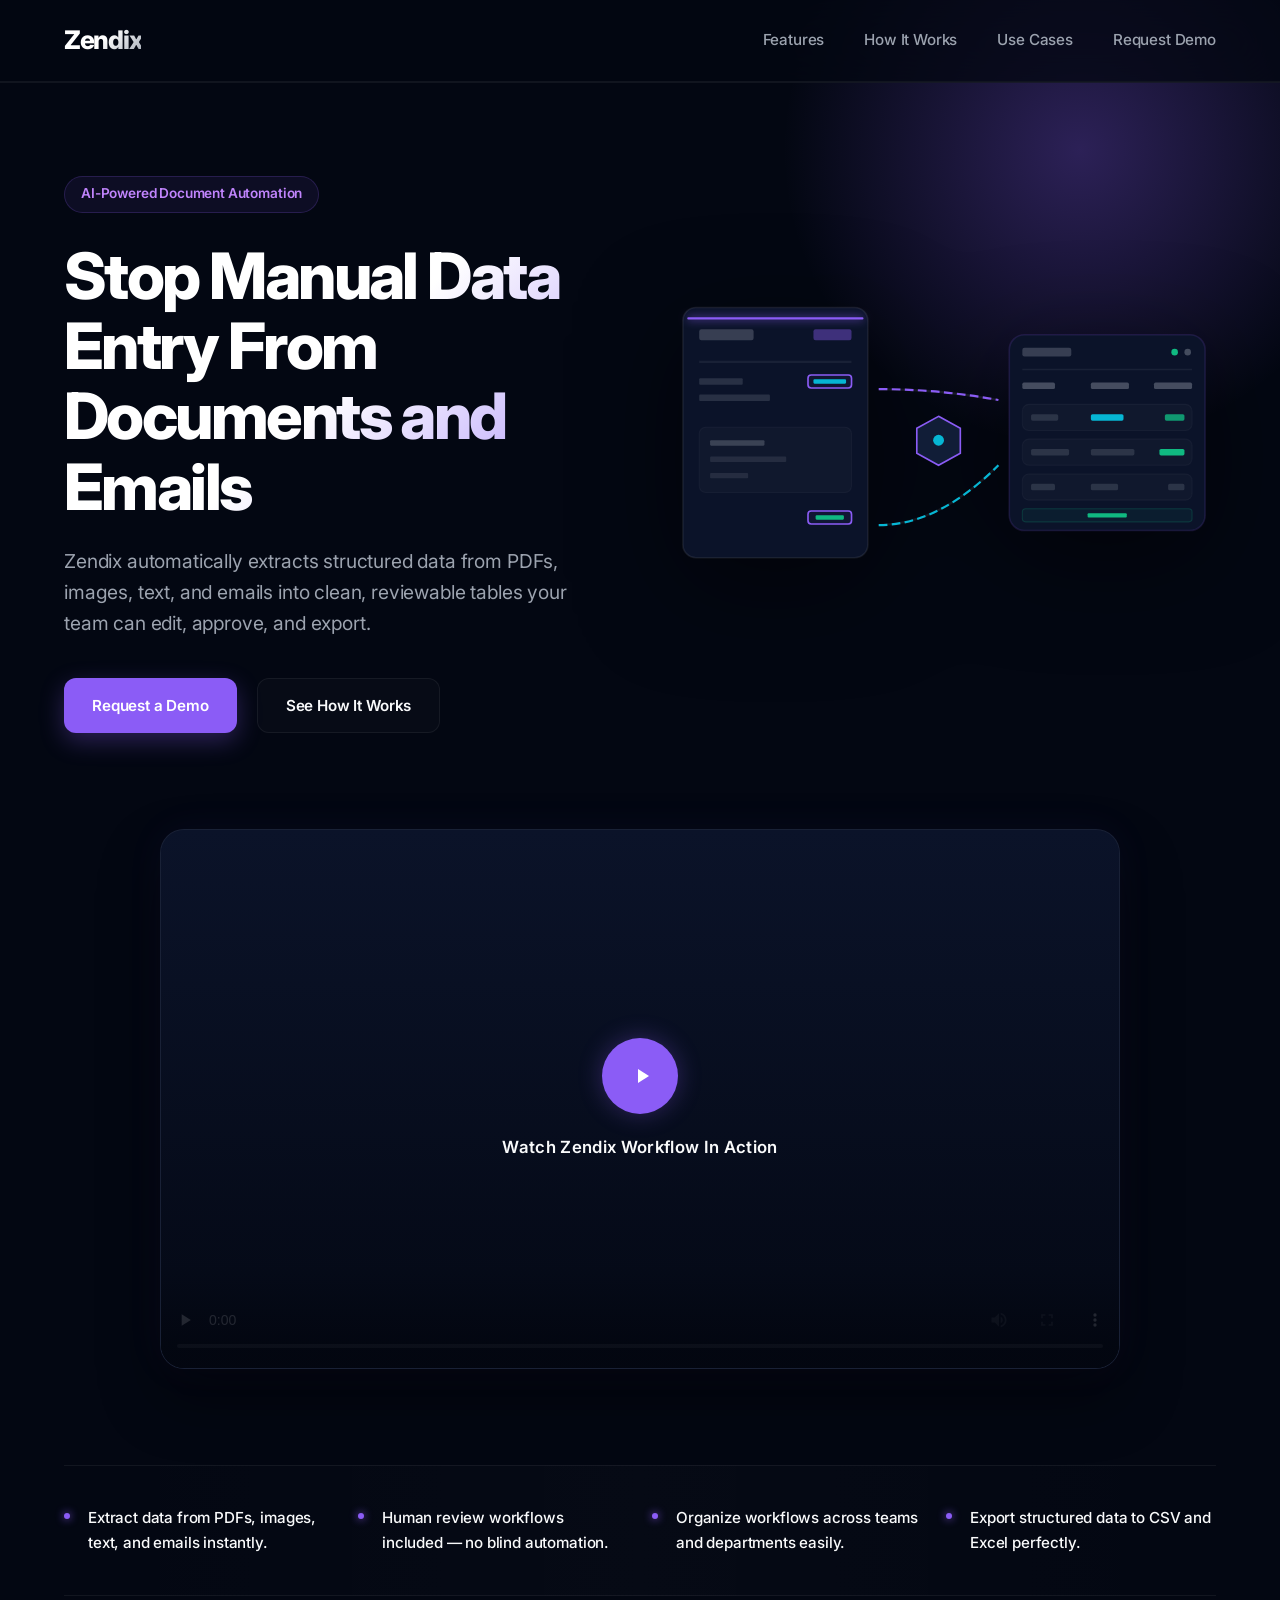
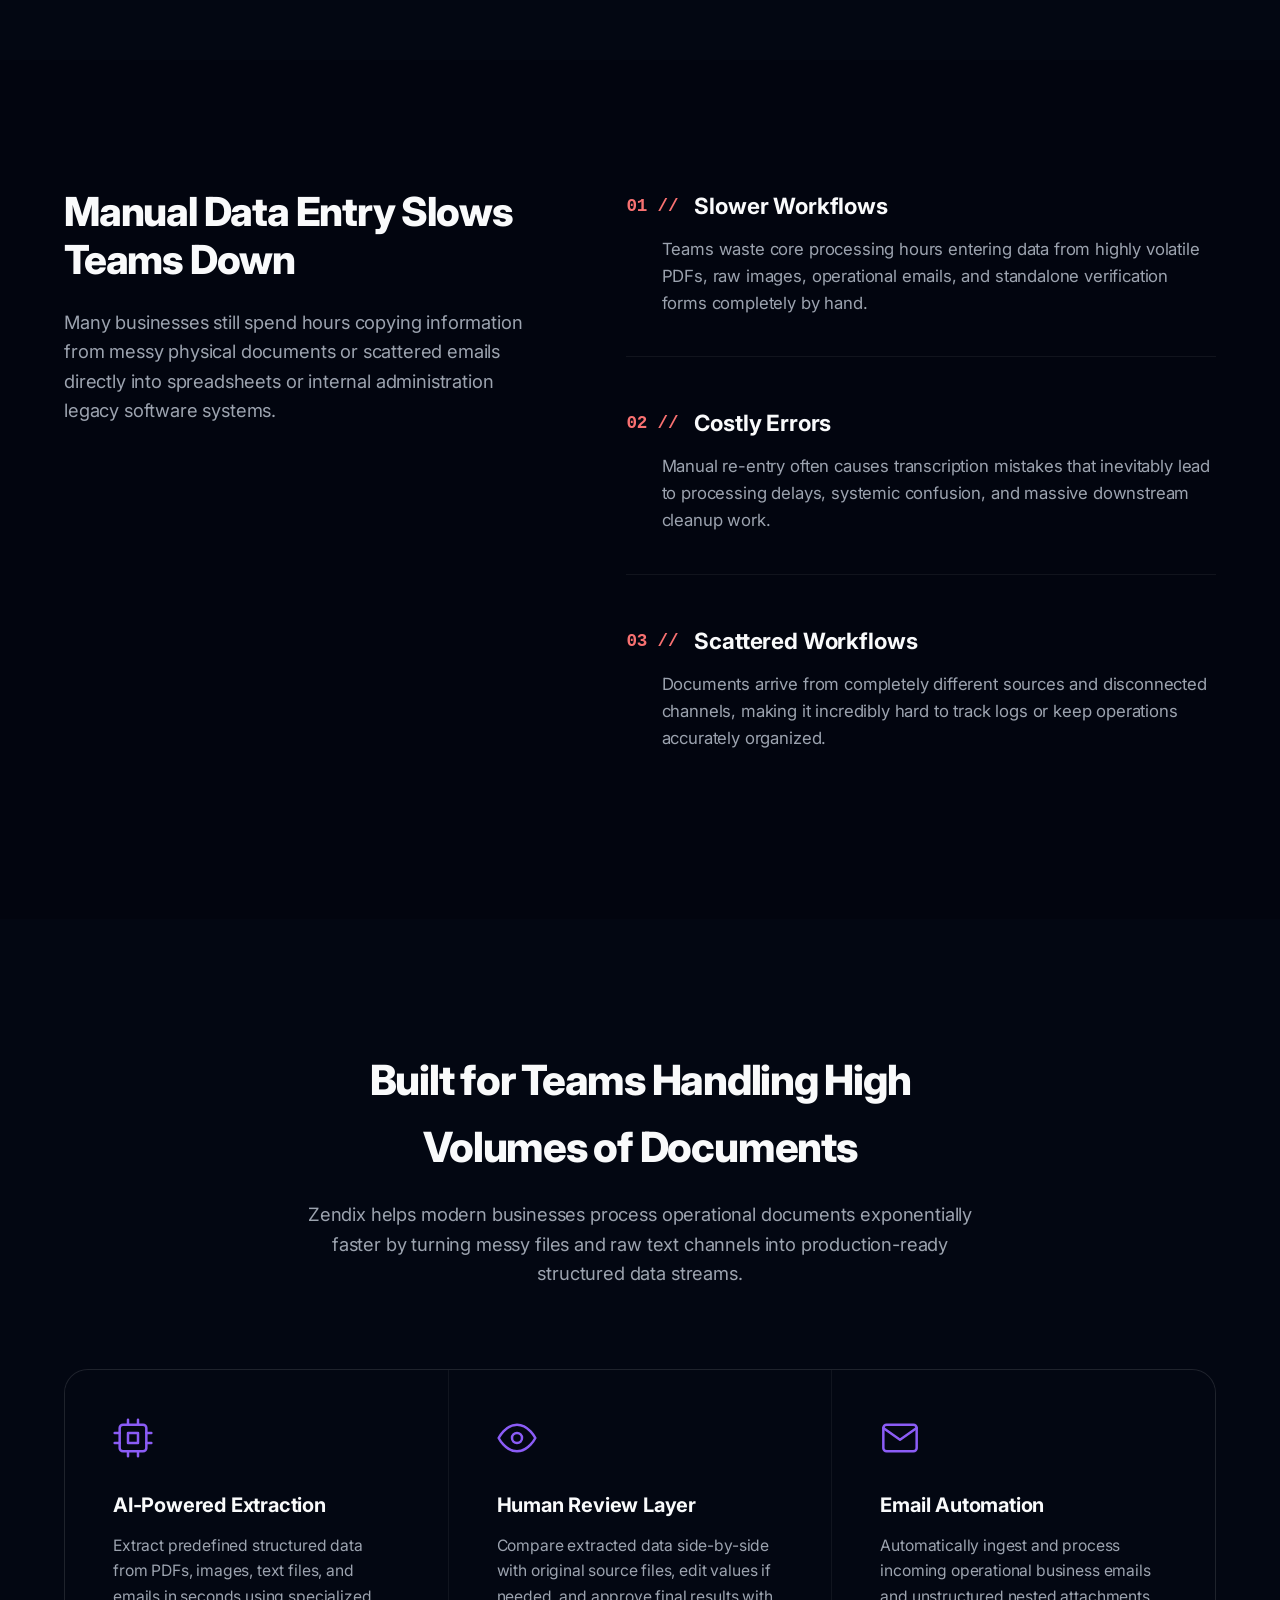
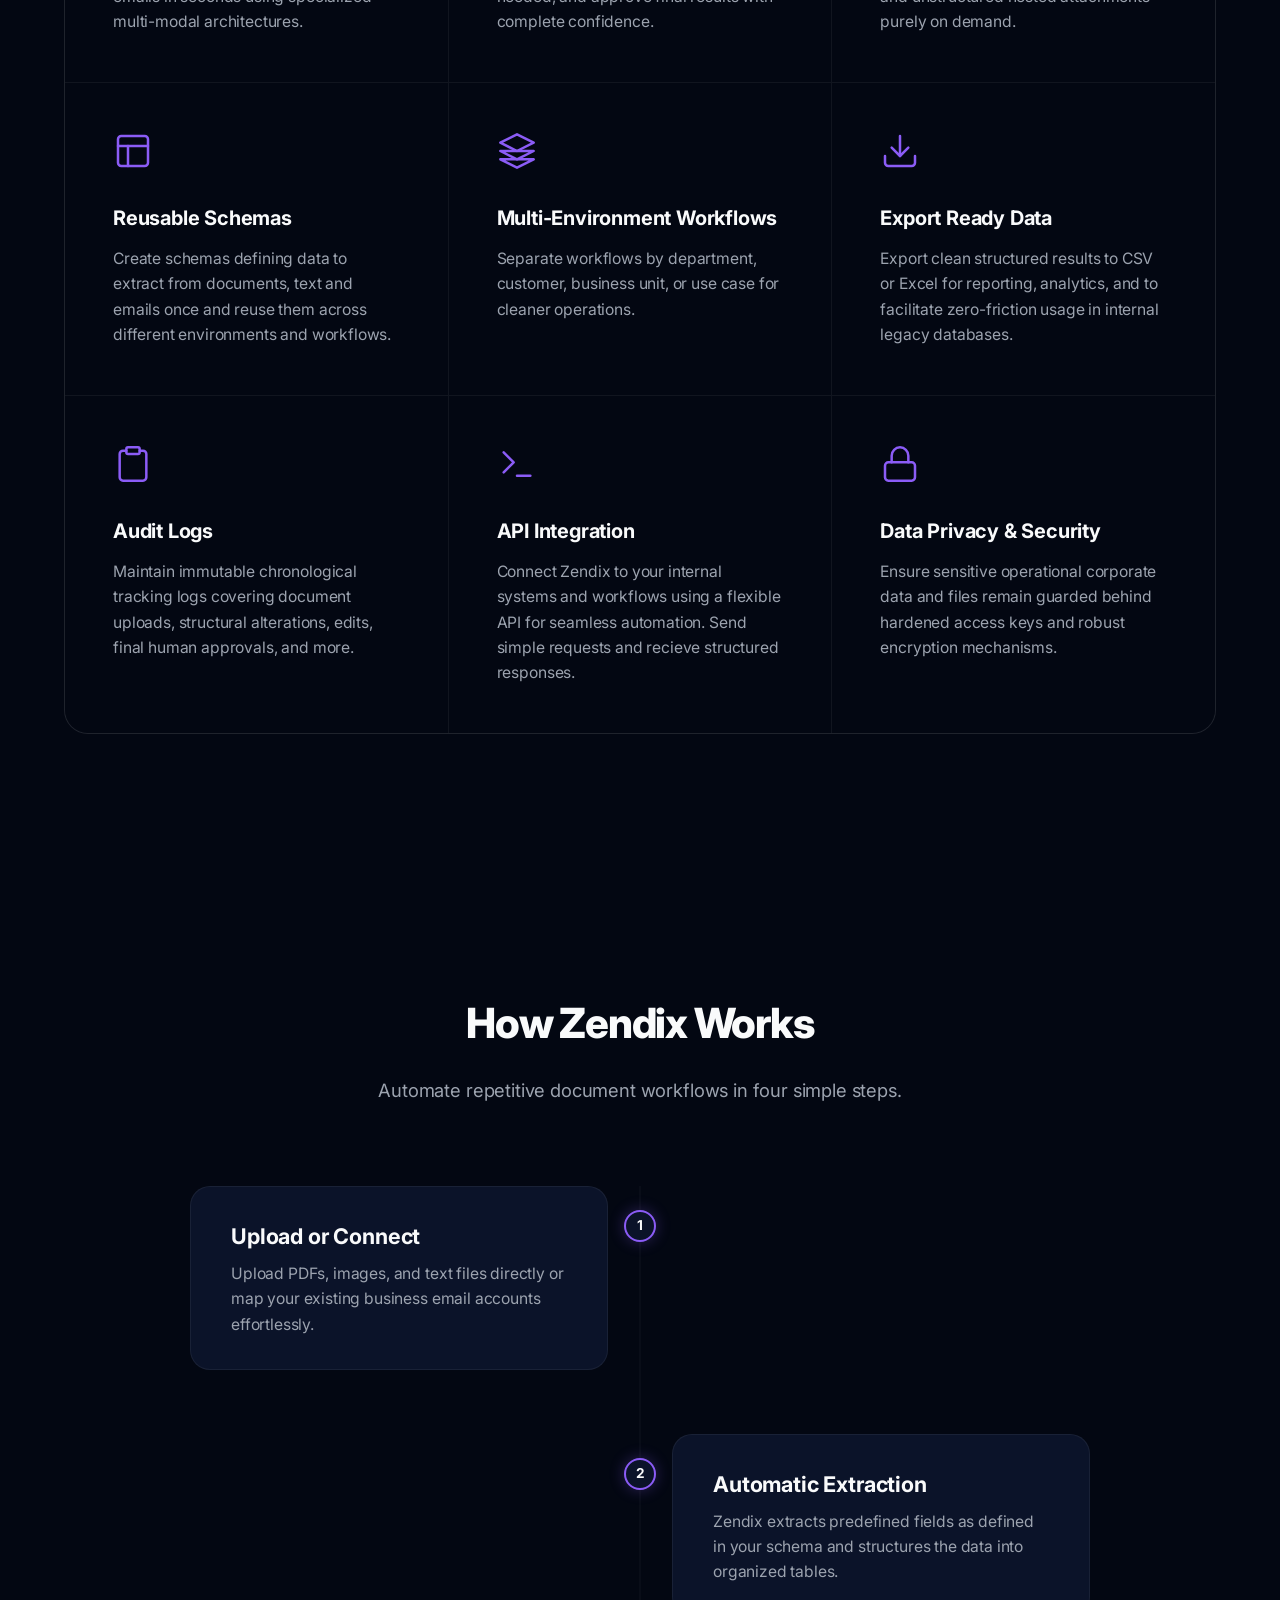
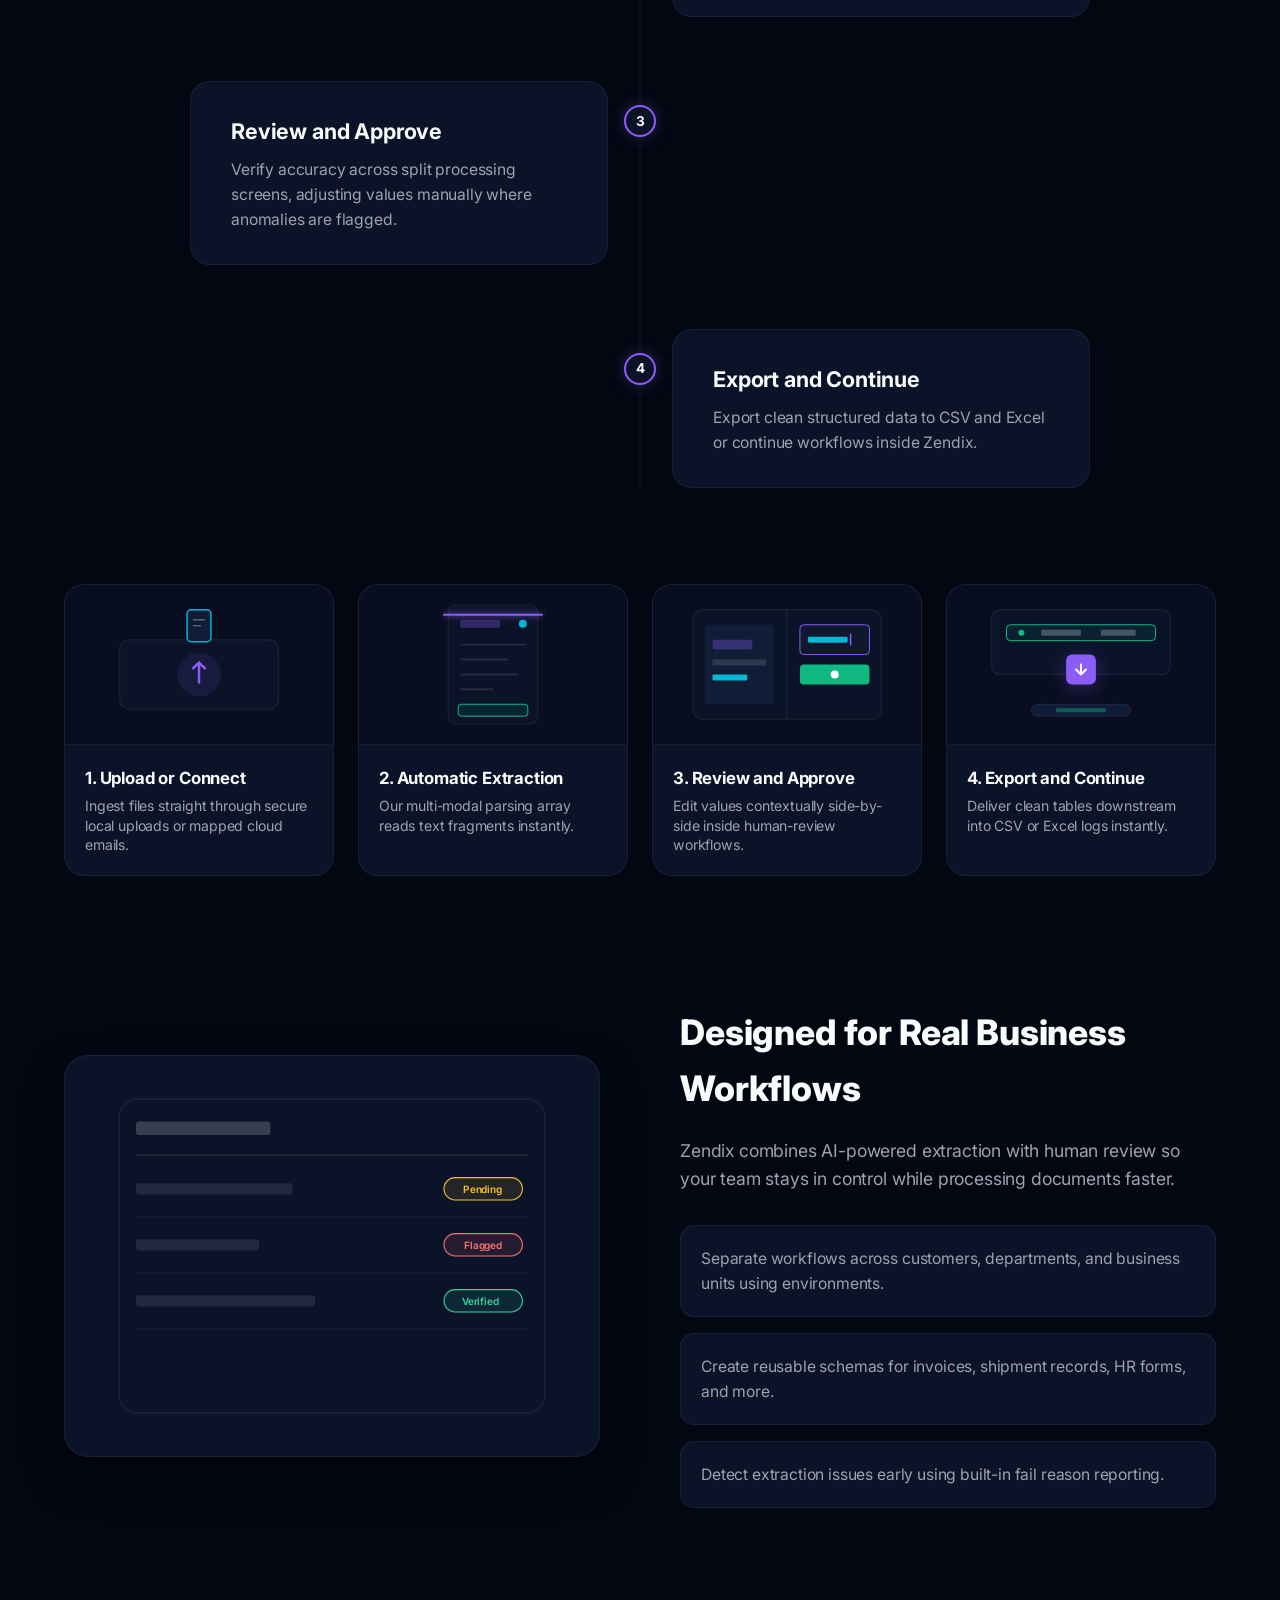
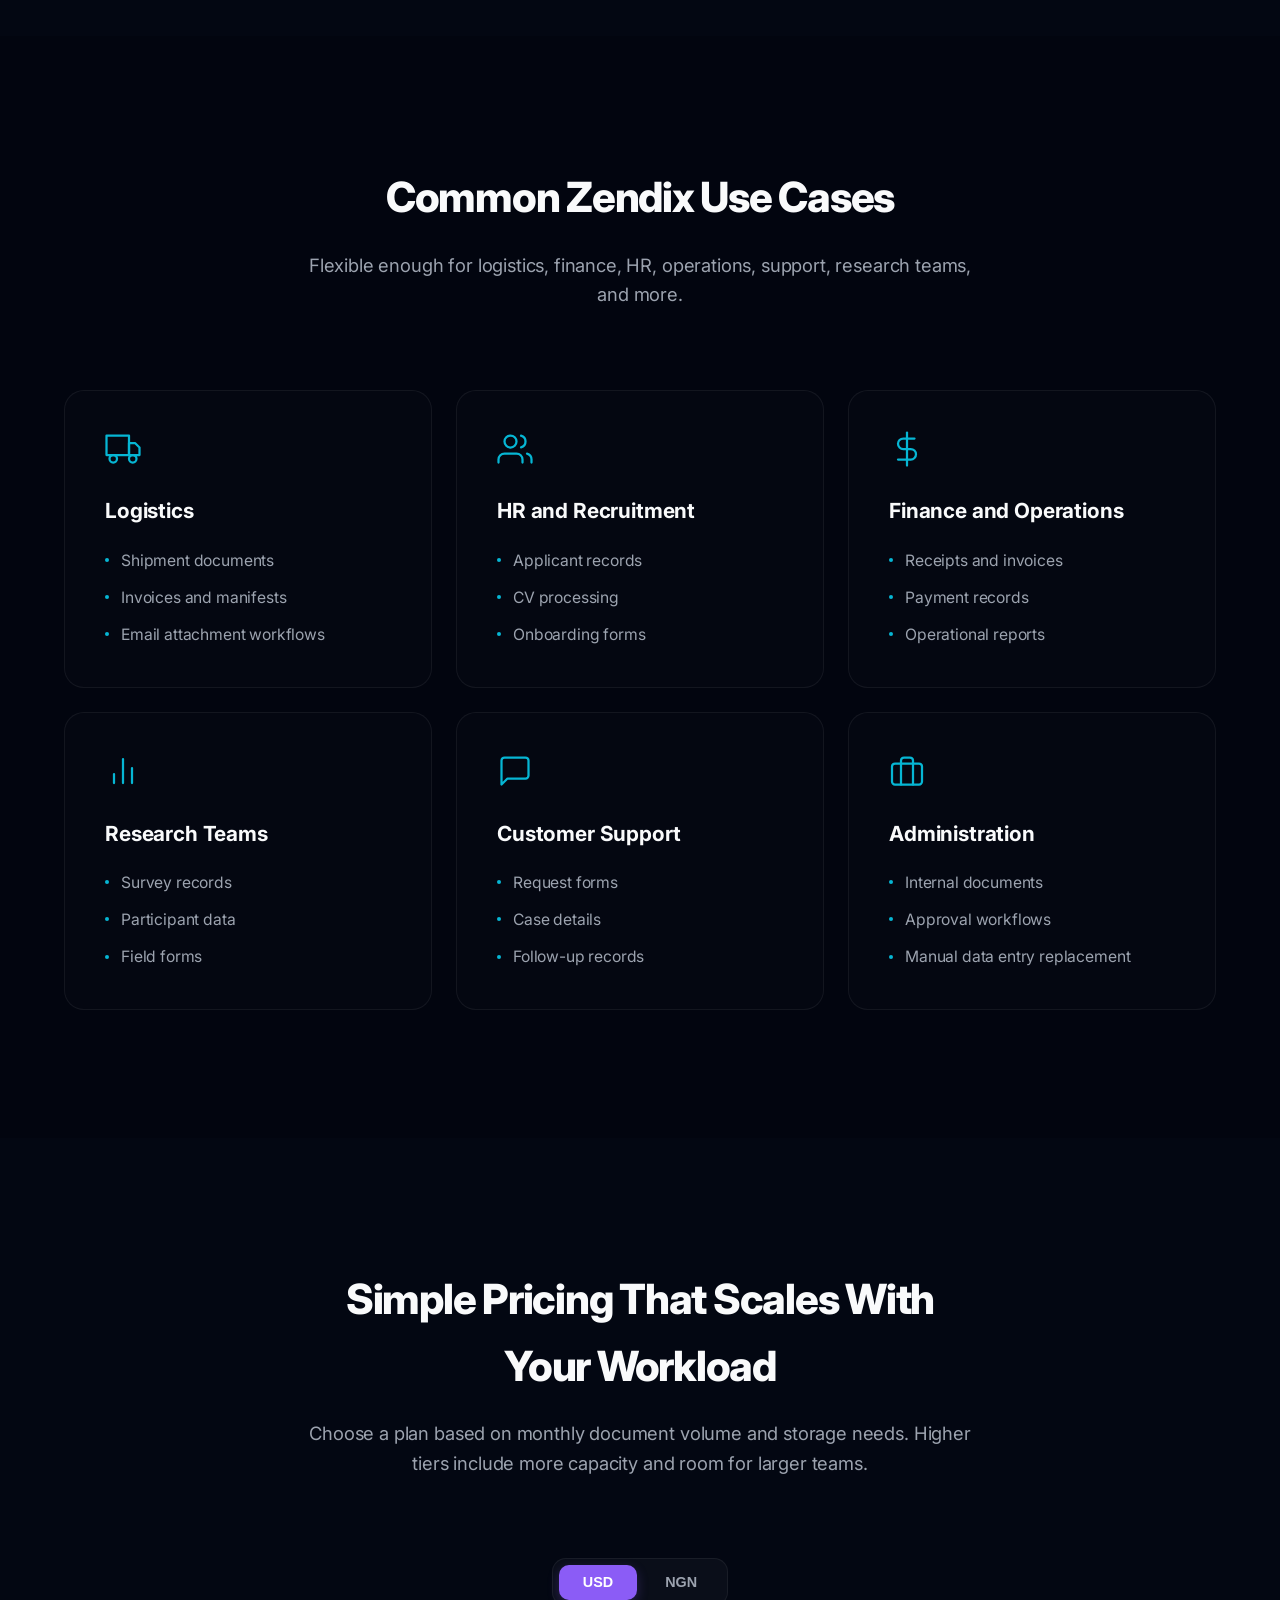
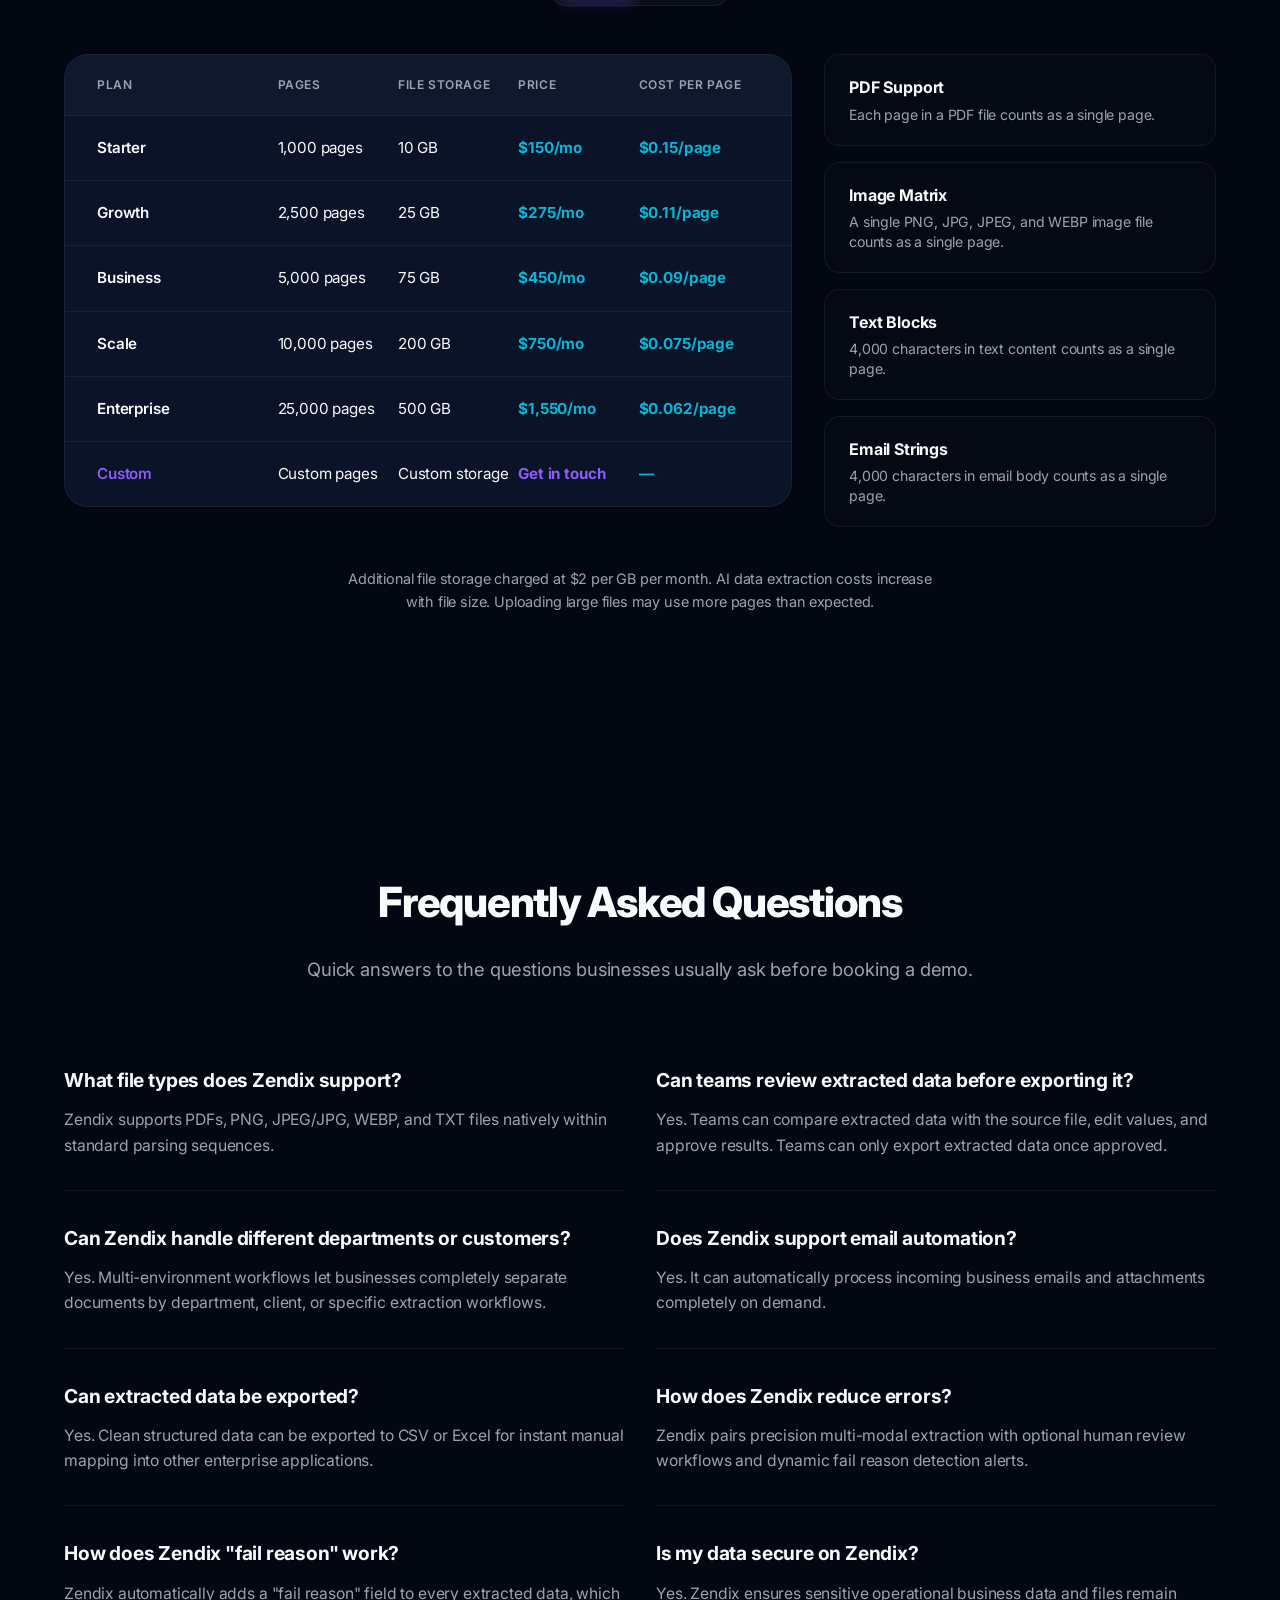
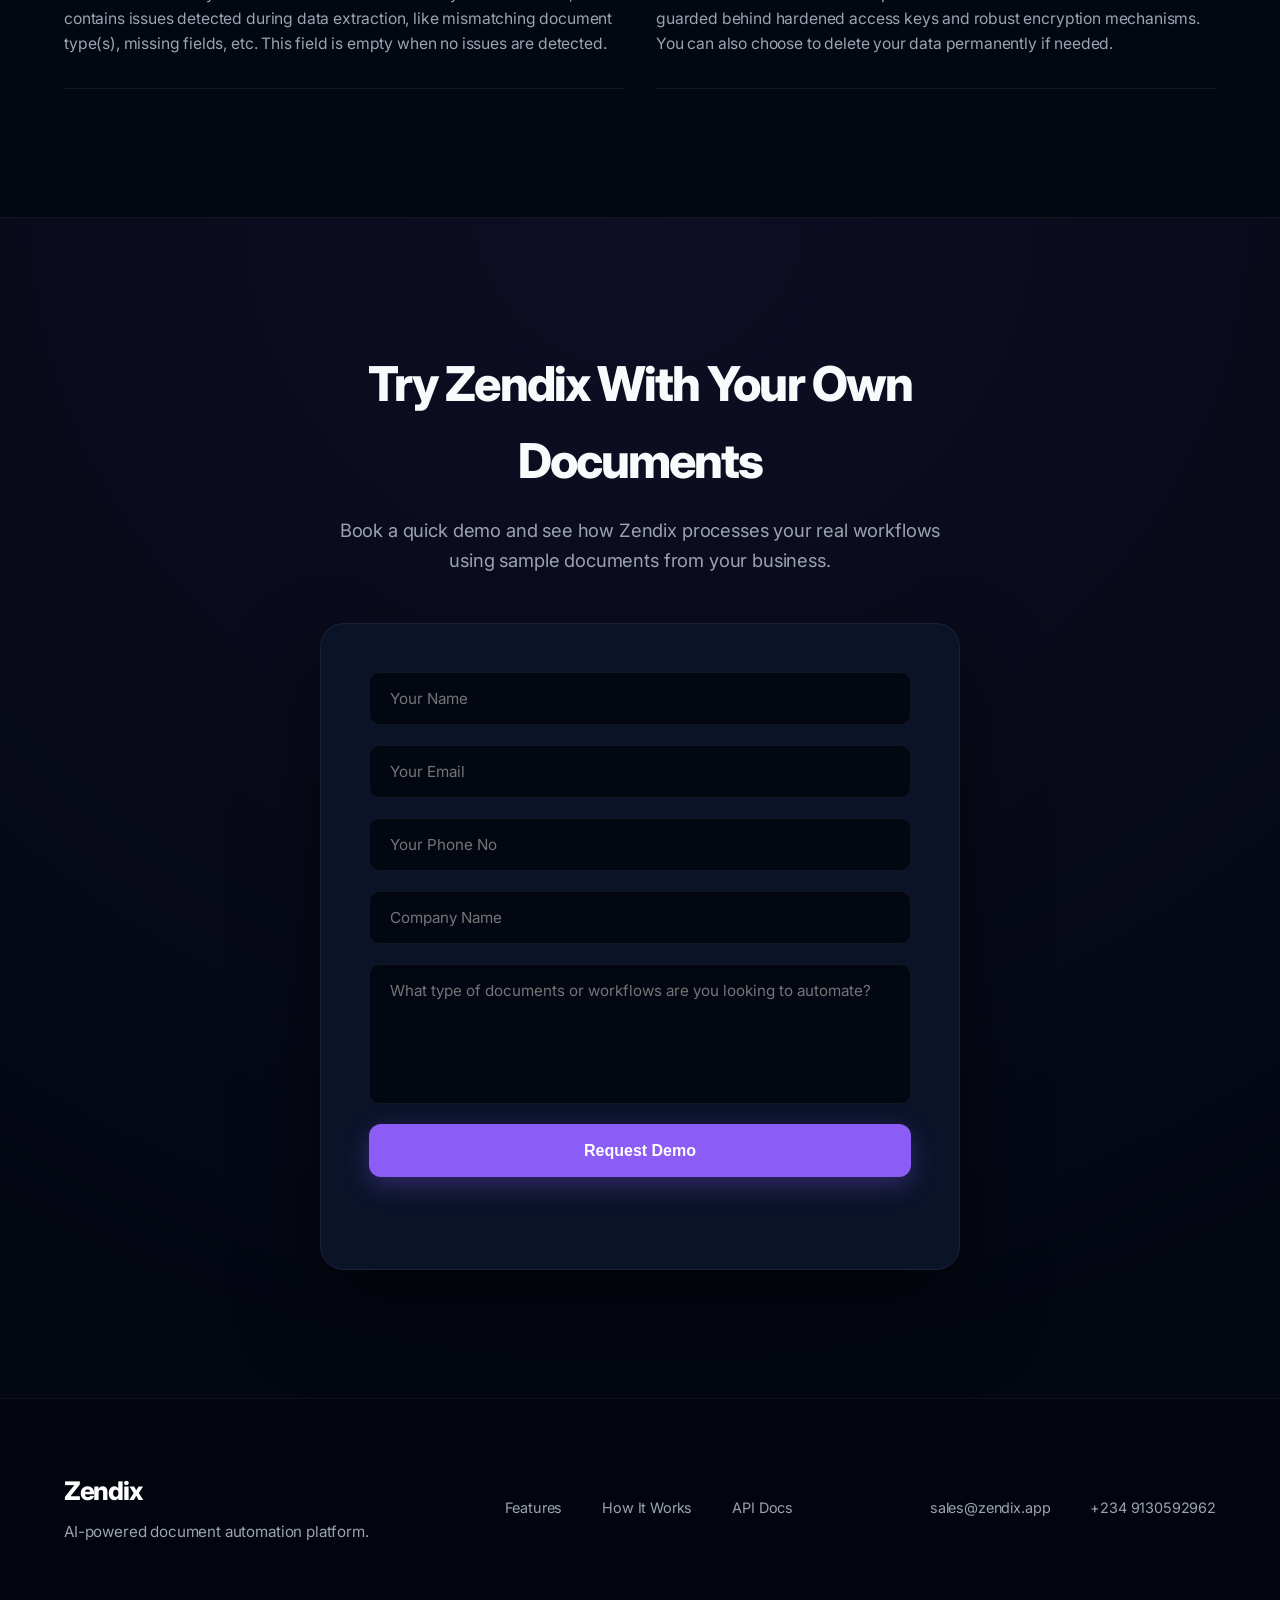
==== commit 7ce7bf0b: "update index 2" ====
--- a/index.html
+++ b/index.html
@@ -1625,7 +1625,7 @@
             <path d="M7 11V7a5 5 0 0 1 10 0v4" />
           </svg>
           <h3>Data Privacy & Security</h3>
-          <p>Ensure sensitive operational corporate data and files remain guarded behind hardened access keys and robust file
+          <p>Ensure sensitive operational corporate data and files remain guarded behind hardened access keys and robust
             encryption mechanisms.</p>
         </div>
       </div>
@@ -2201,7 +2201,7 @@
         <div class="faq-node">
           <h3>Is my data secure on Zendix?</h3>
           <p>Yes. Zendix ensures sensitive operational business data and files remain guarded
-          behind hardened access keys and robust file encryption mechanisms. You can also choose to delete your data permanently if needed.</p>
+          behind hardened access keys and robust encryption mechanisms. You can also choose to delete your data permanently if needed.</p>
         </div>
       </div>
     </div>
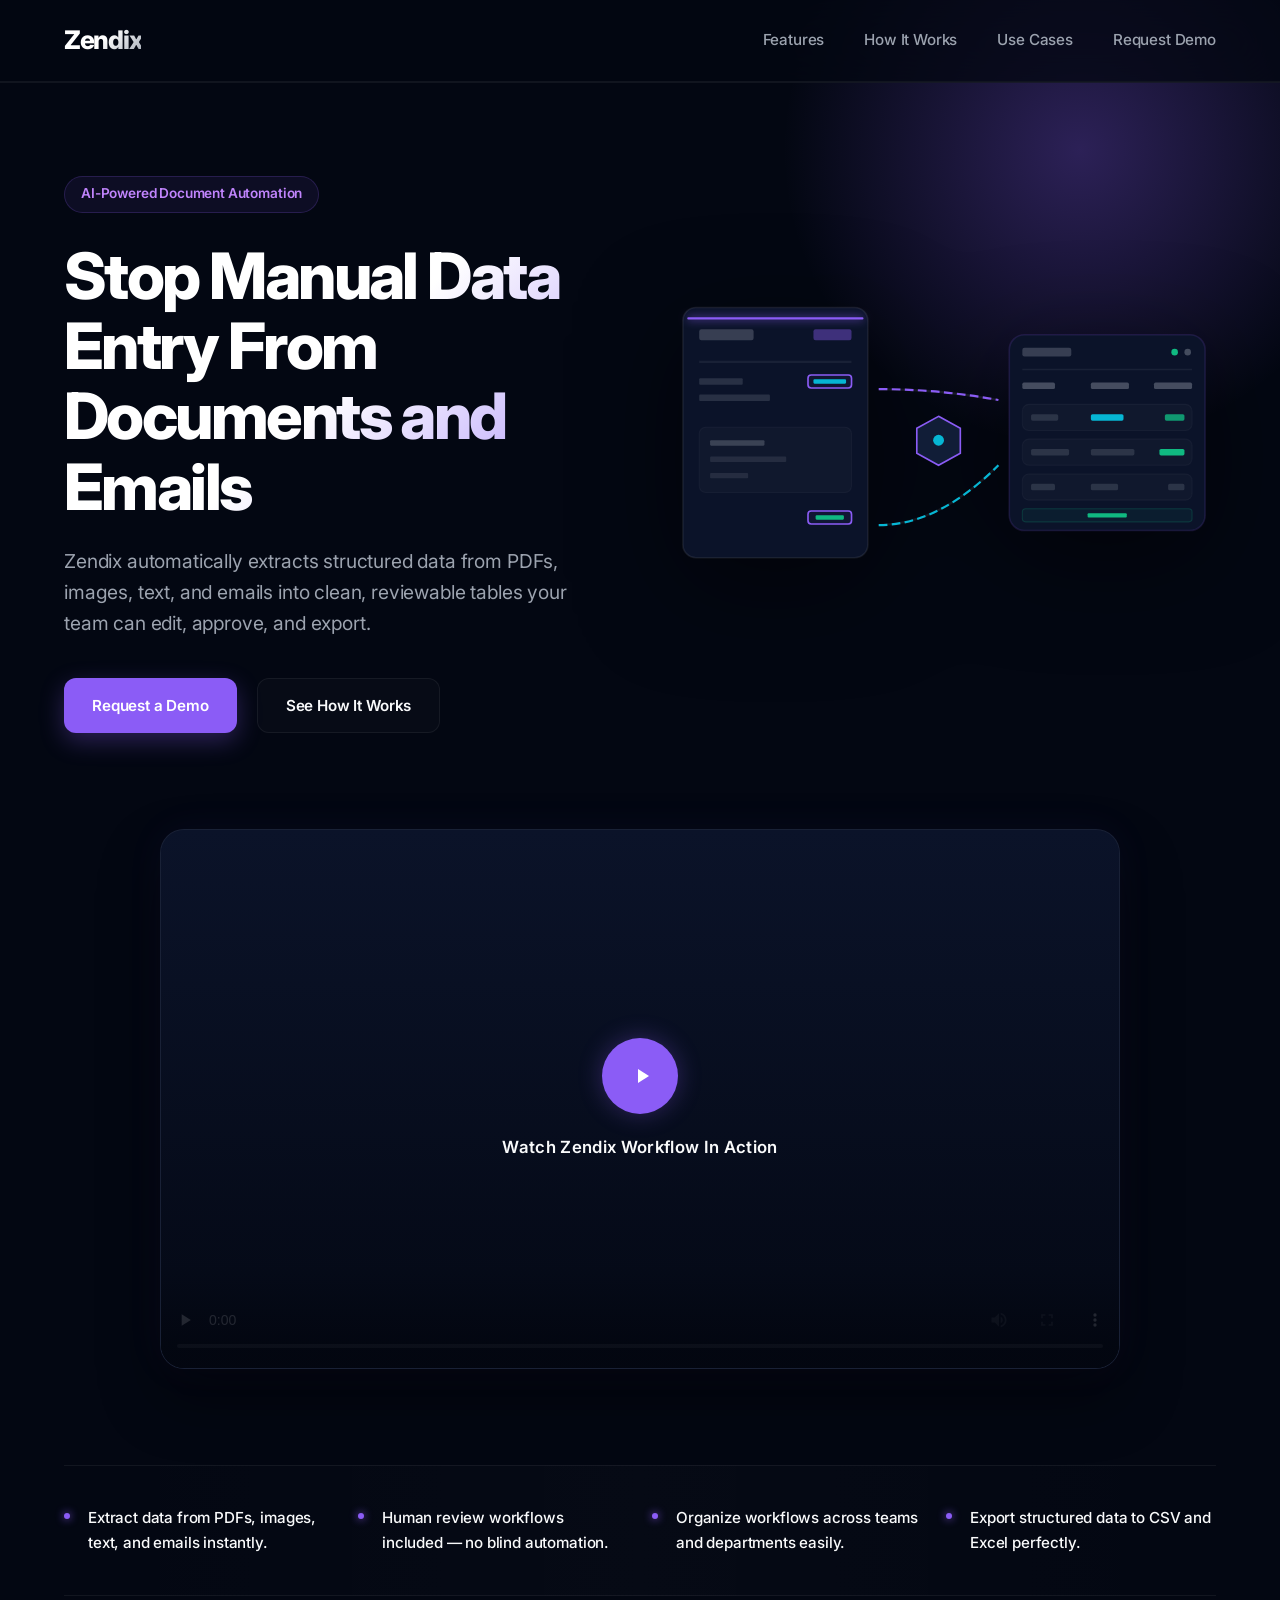
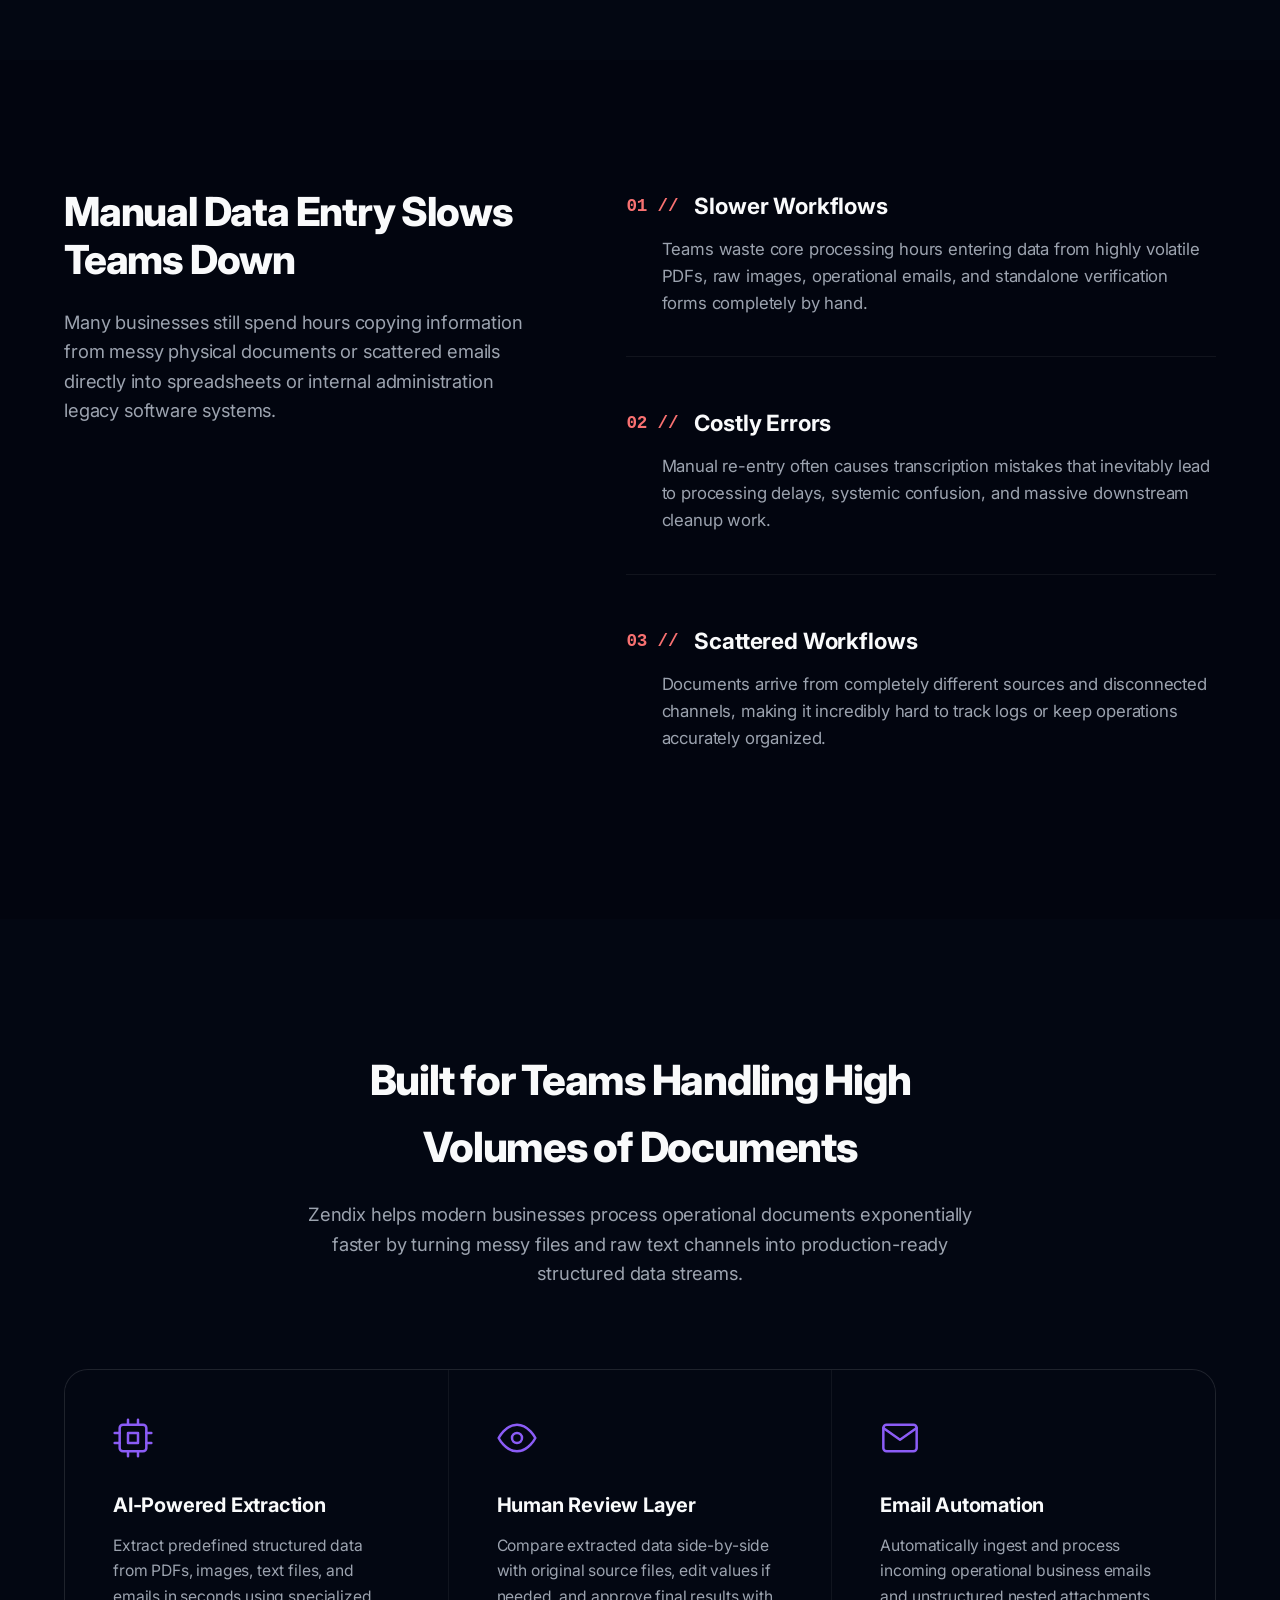
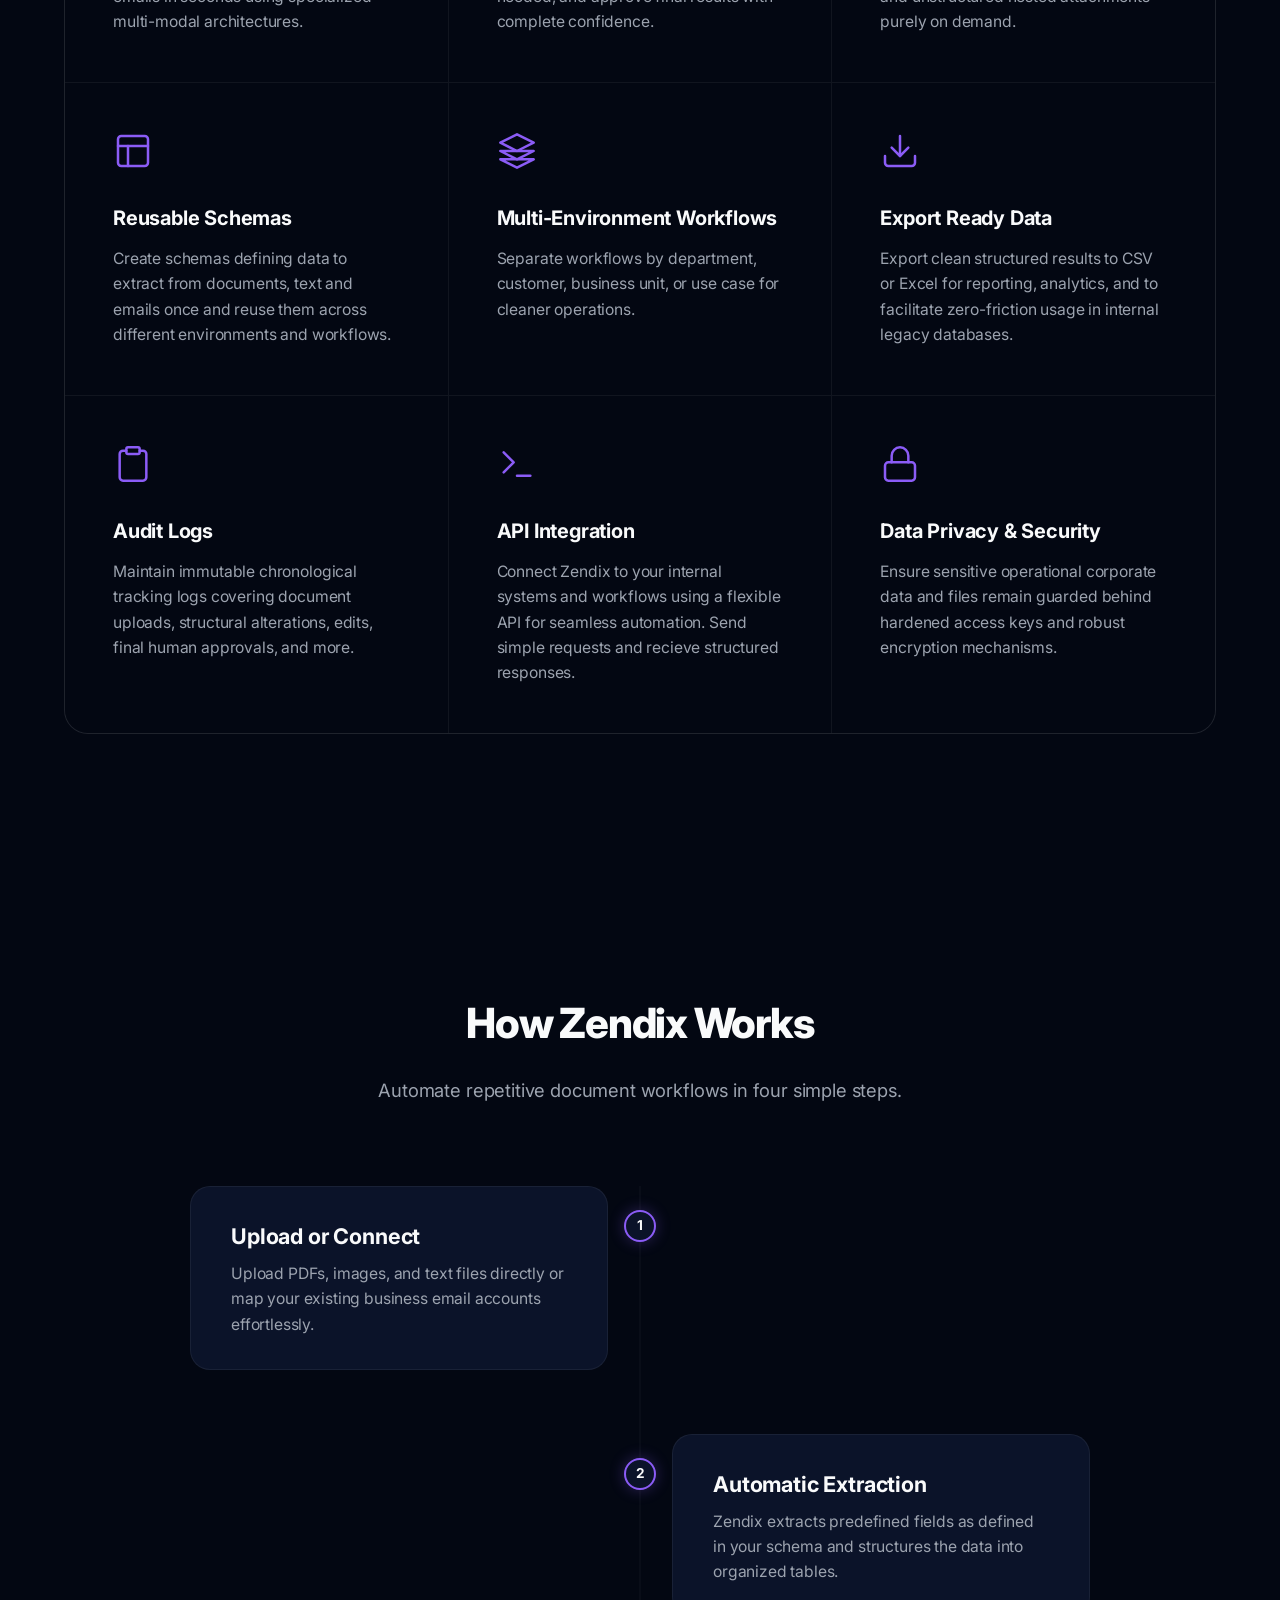
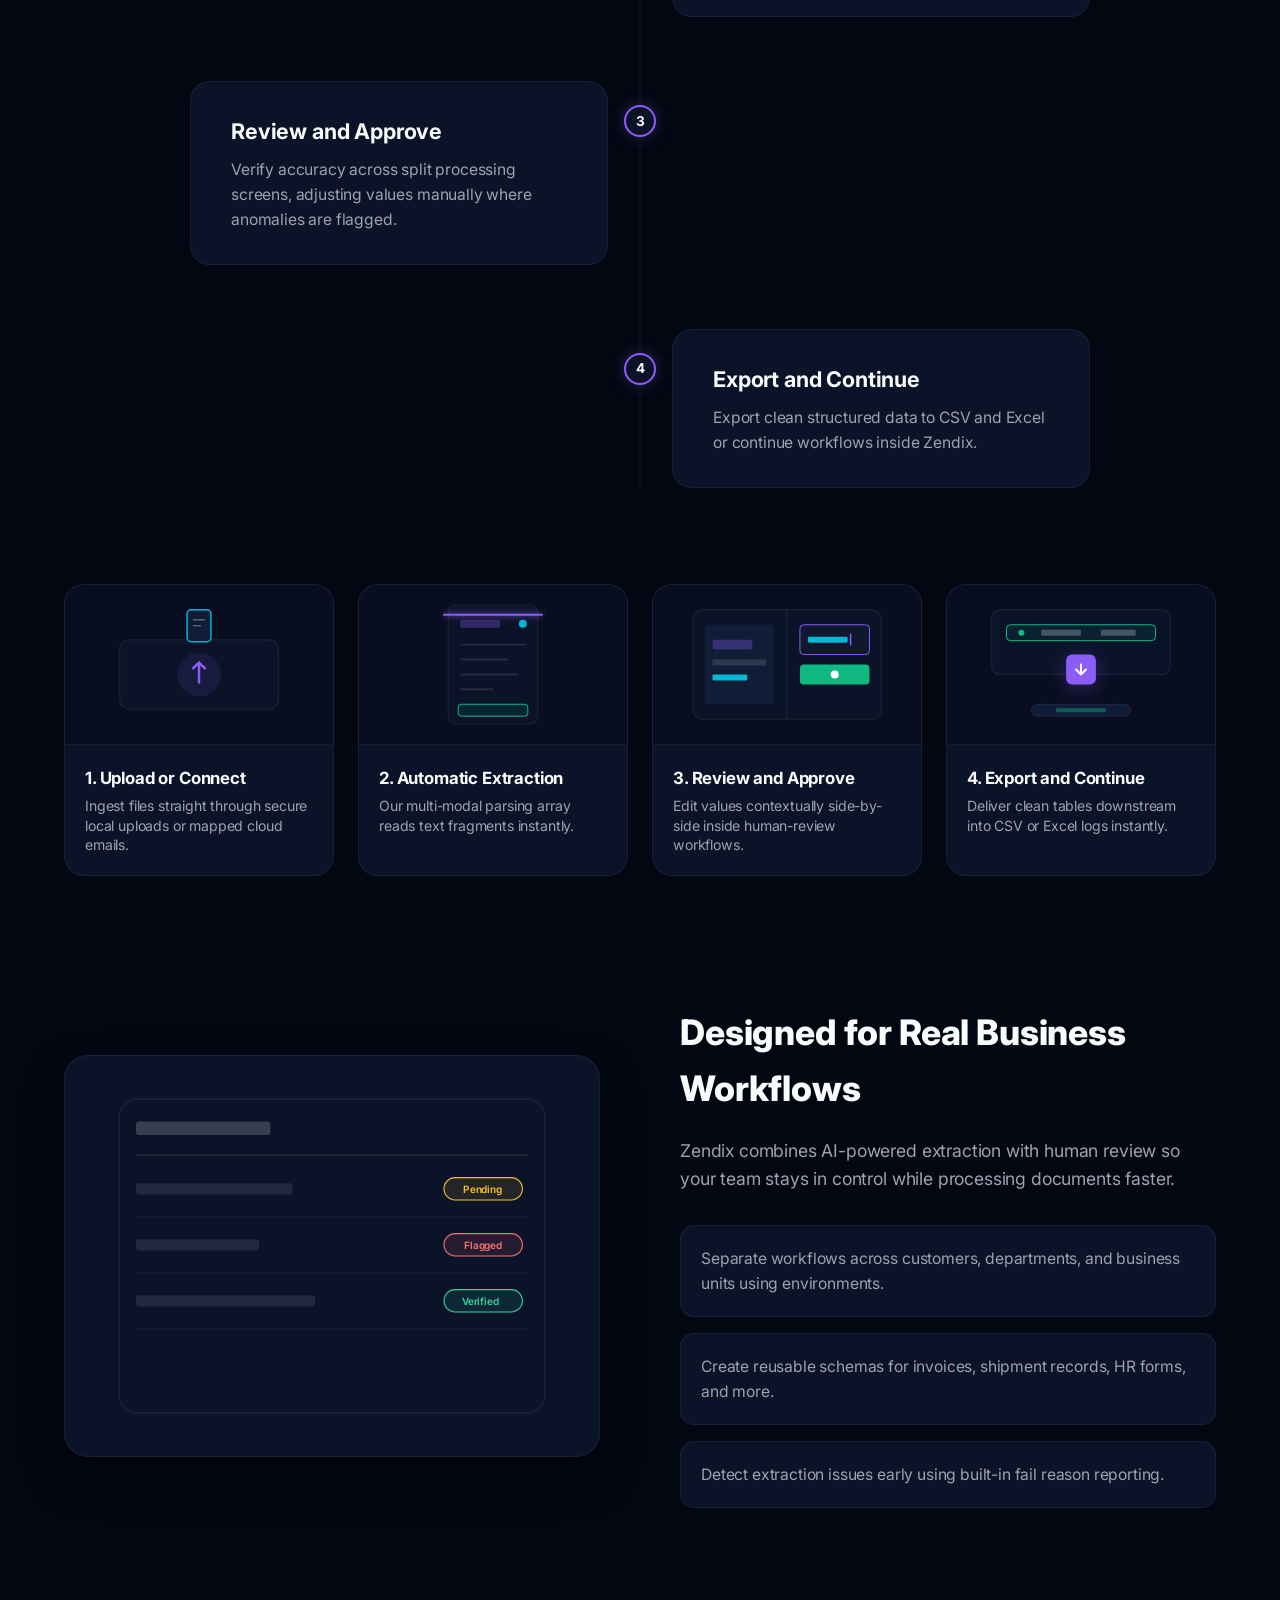
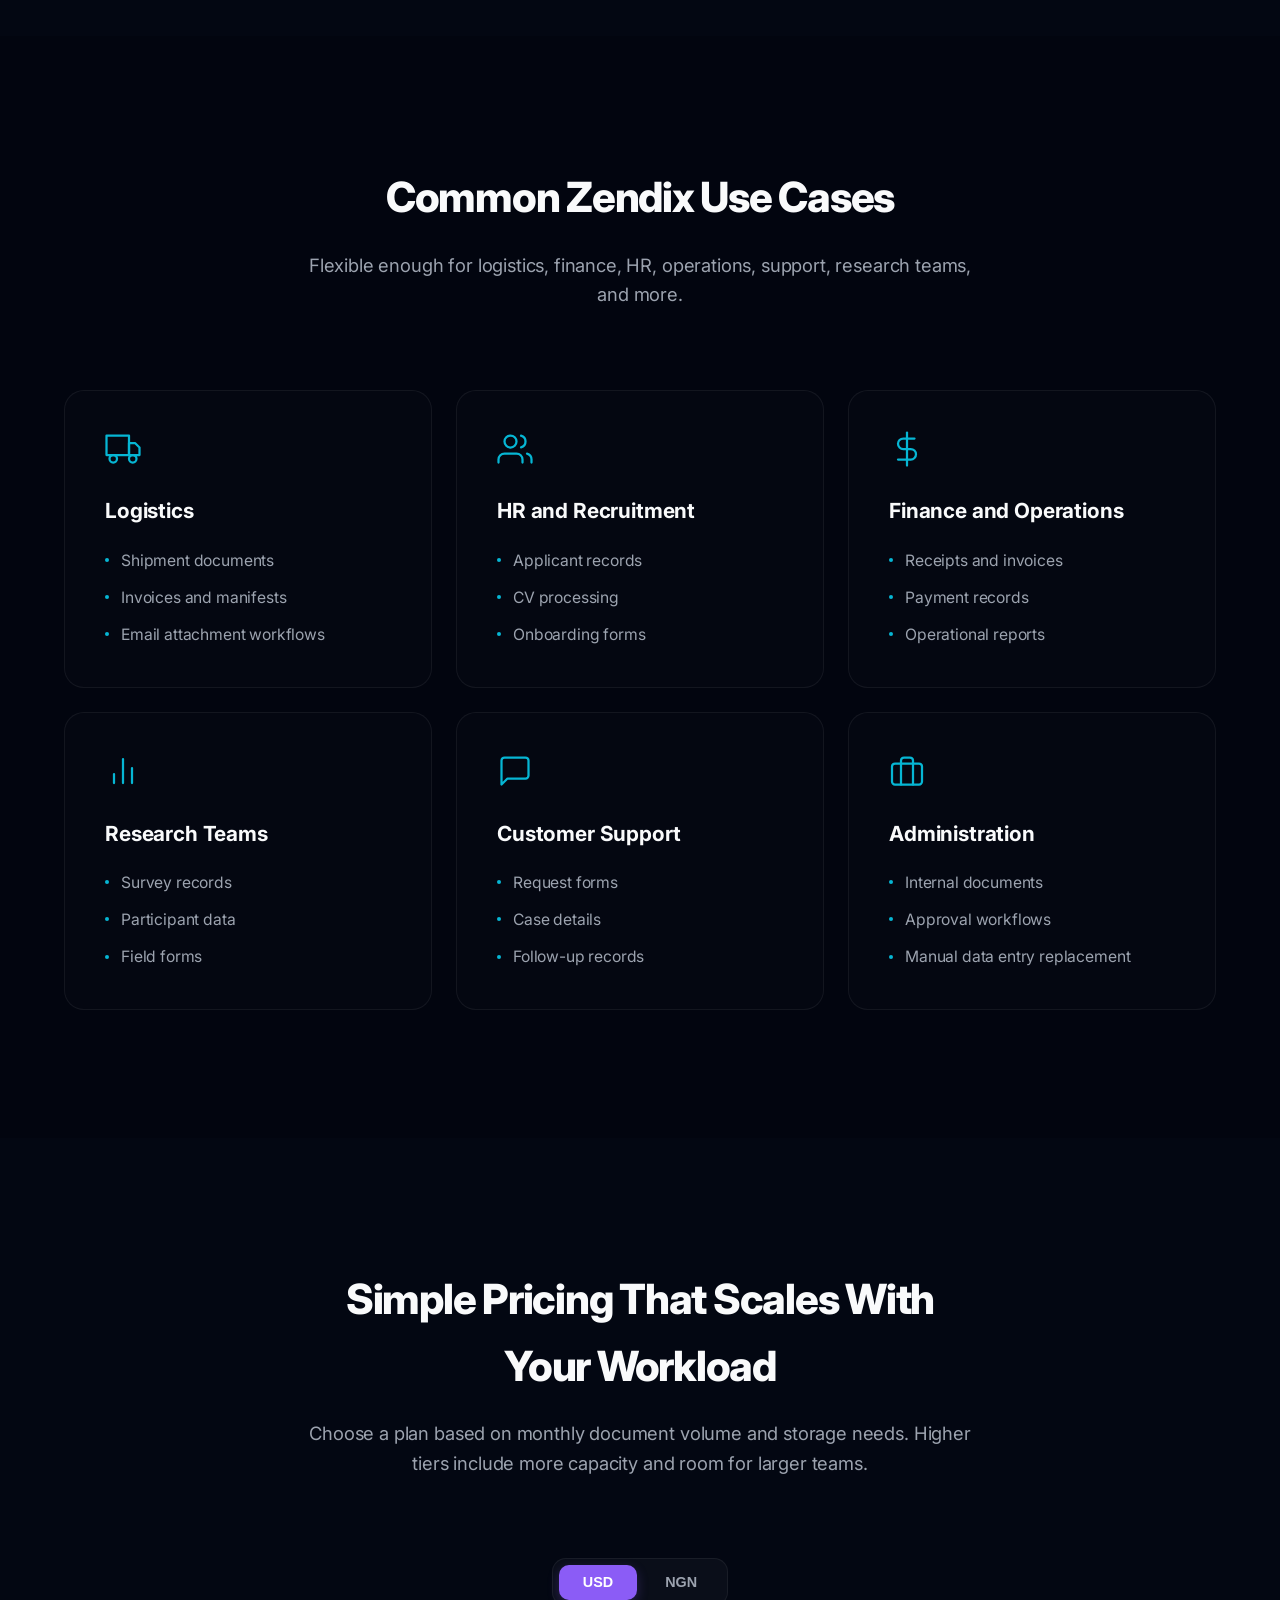
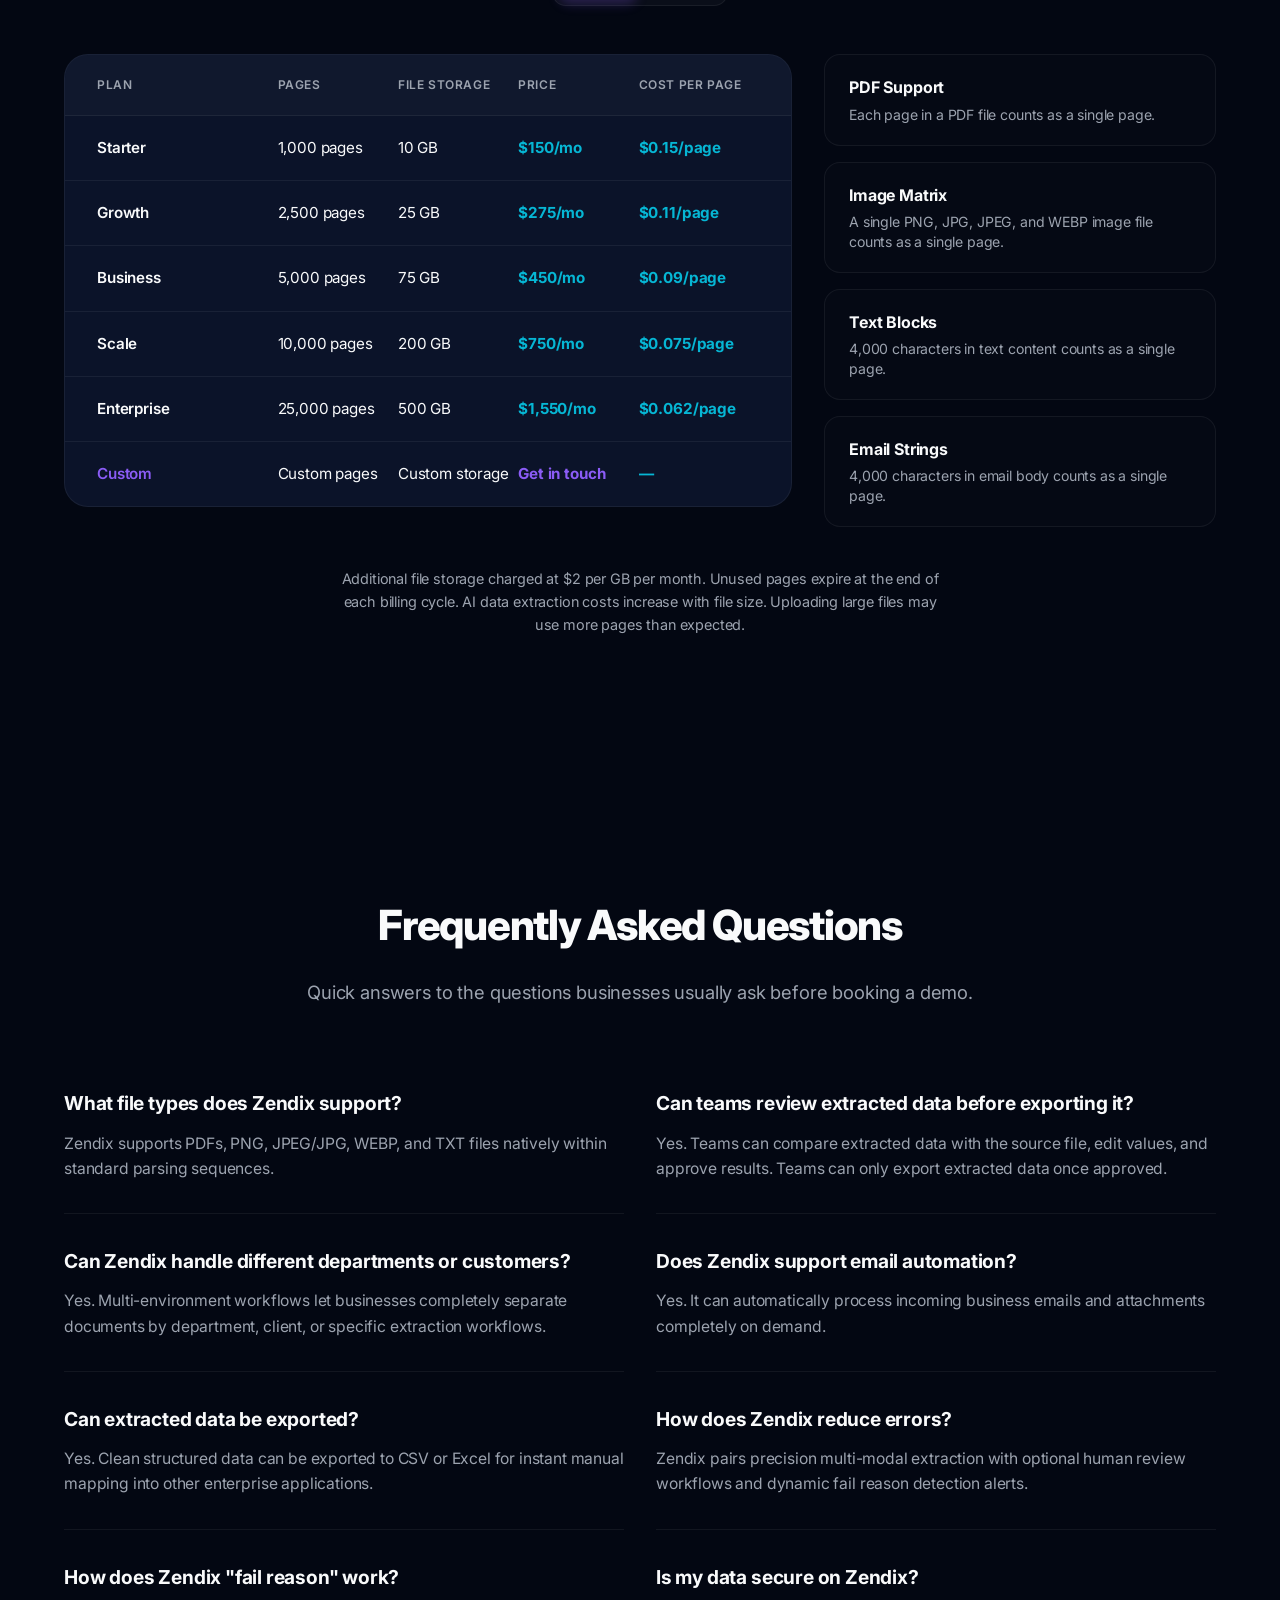
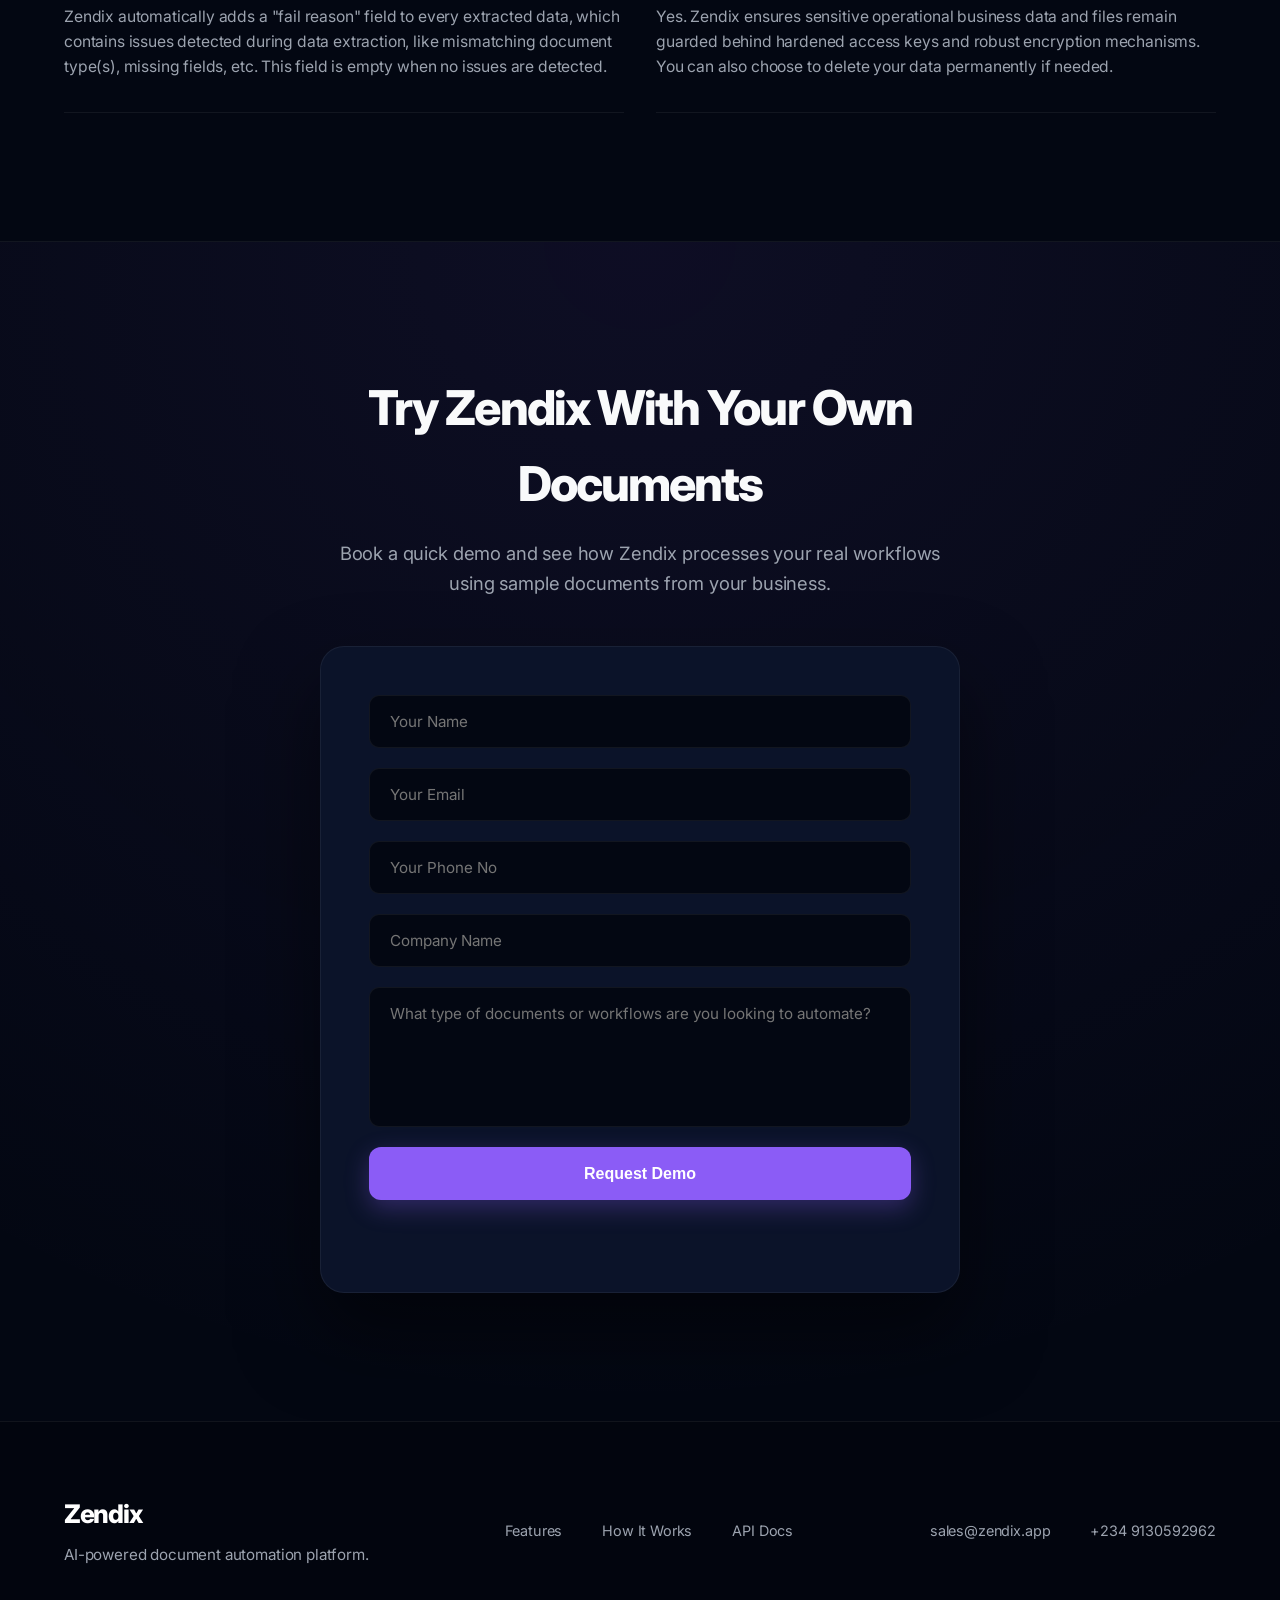
==== commit cbb1b95d: "update zendix demo video" ====
--- a/index.html
+++ b/index.html
@@ -1481,7 +1481,7 @@
         <video id="demoVideo" controls preload="none"
           poster="[data-uri]">
           <source
-            src="https://res.cloudinary.com/djcpw3ots/video/upload/v1779061750/InShot_20260518_003816291_acklzq.mp4"
+            src="https://res.cloudinary.com/djcpw3ots/video/upload/v1779651137/InShot_20260524_202827737_kwuxjb.mp4"
             type="video/mp4">
           Your browser does not support the video tag.
         </video>
@@ -2072,7 +2072,7 @@
           </div>
         </div>
         <div class="pricing-disclaimer">
-          <p>Additional file storage charged at ₦2,000 per GB per month. AI data extraction costs increase with file size. Uploading large files may use more pages than expected.</p>
+          <p>Additional file storage charged at ₦2,000 per GB per month. Unused pages expire at the end of each billing cycle. AI data extraction costs increase with file size. Uploading large files may use more pages than expected.</p>
         </div>
       </div>
 
@@ -2152,7 +2152,7 @@
           </div>
         </div>
         <div class="pricing-disclaimer">
-          <p>Additional file storage charged at $2 per GB per month. AI data extraction costs increase with file size. Uploading large files may use more pages than expected.</p>
+          <p>Additional file storage charged at $2 per GB per month. Unused pages expire at the end of each billing cycle. AI data extraction costs increase with file size. Uploading large files may use more pages than expected.</p>
         </div>
       </div>
     </div>
